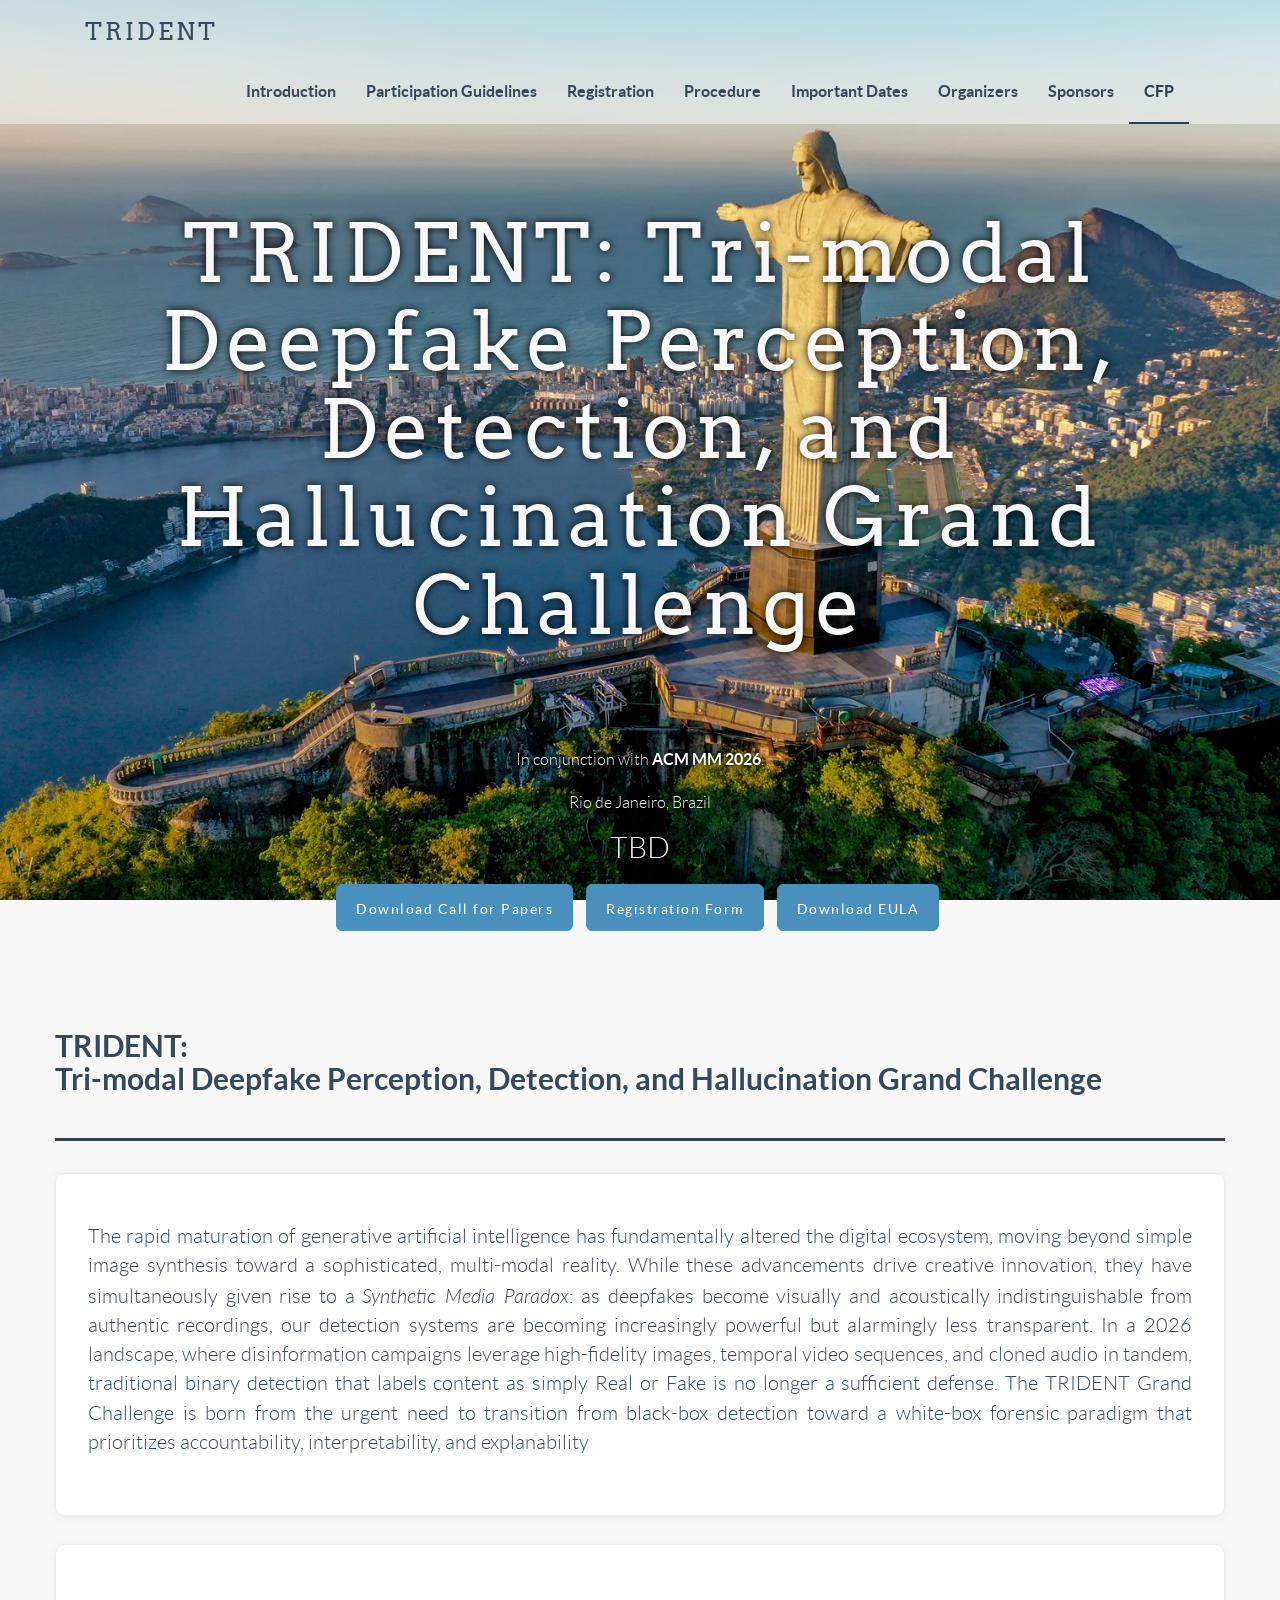
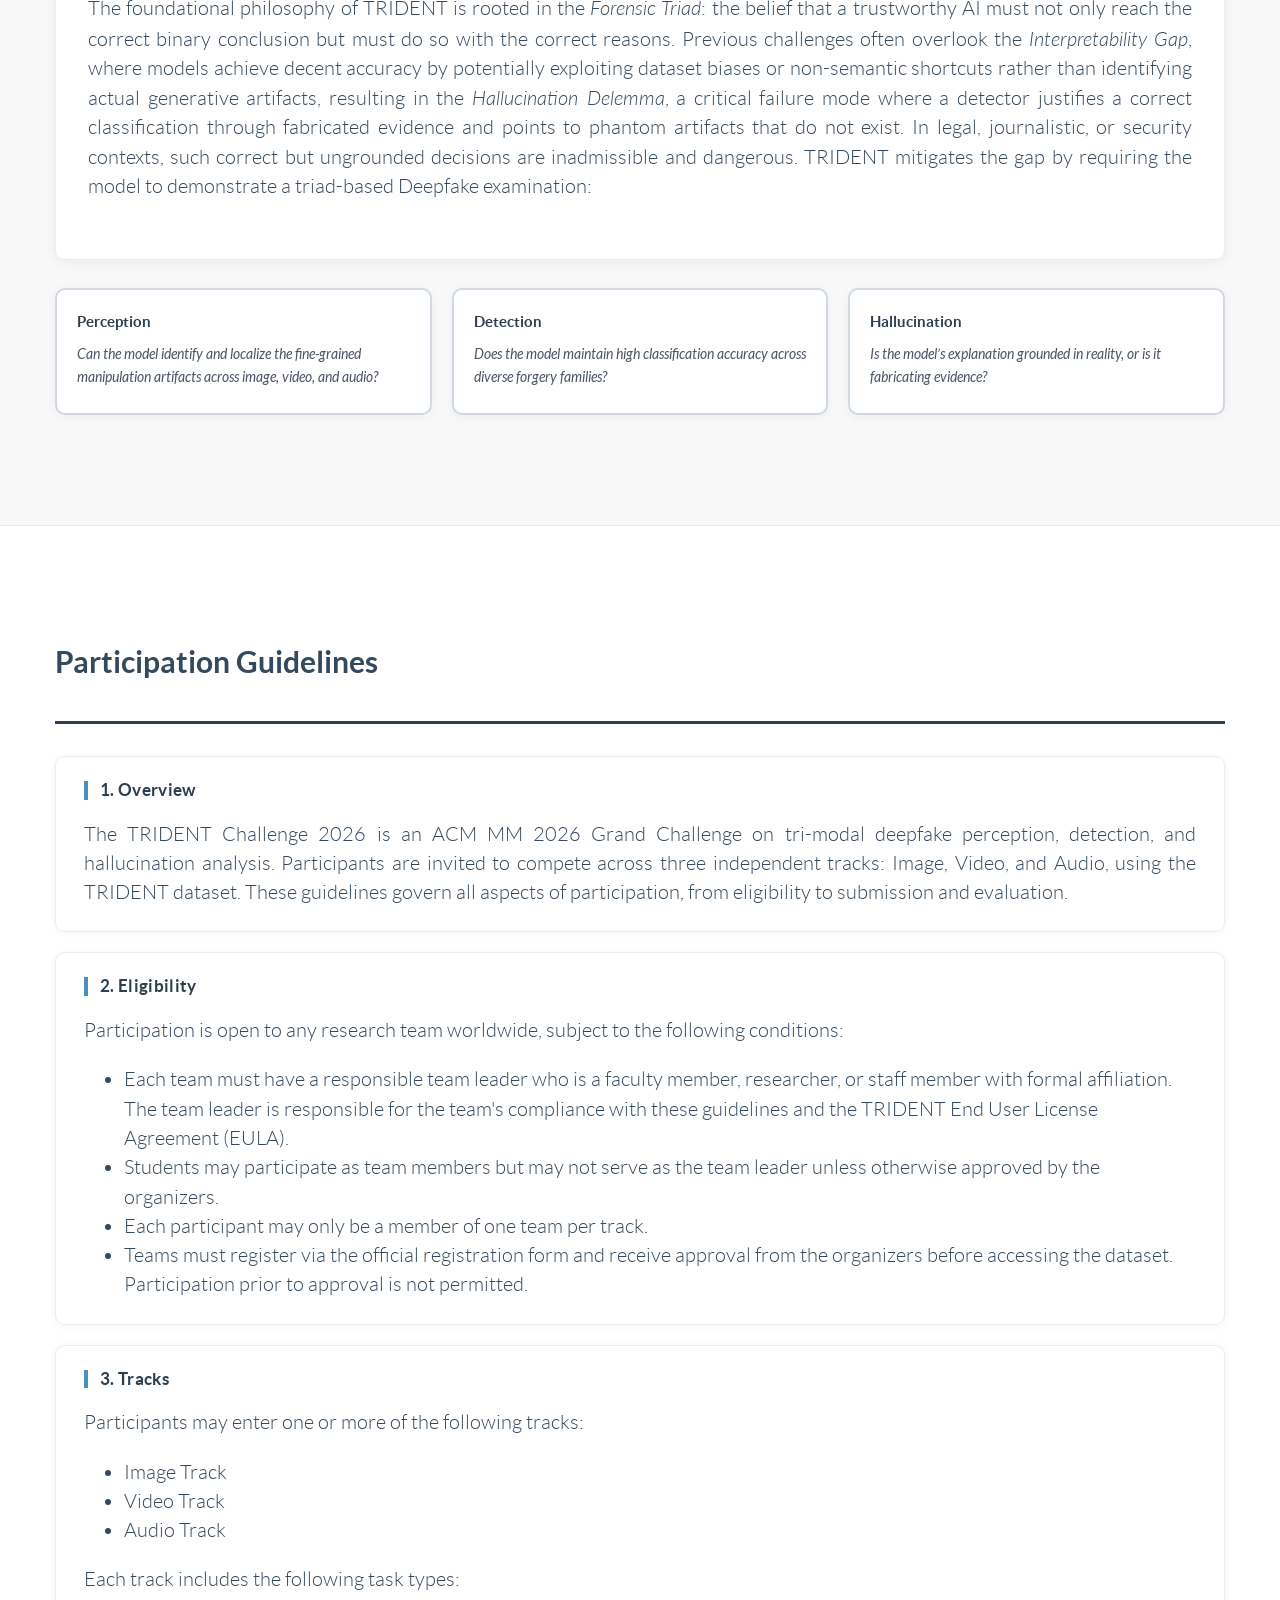
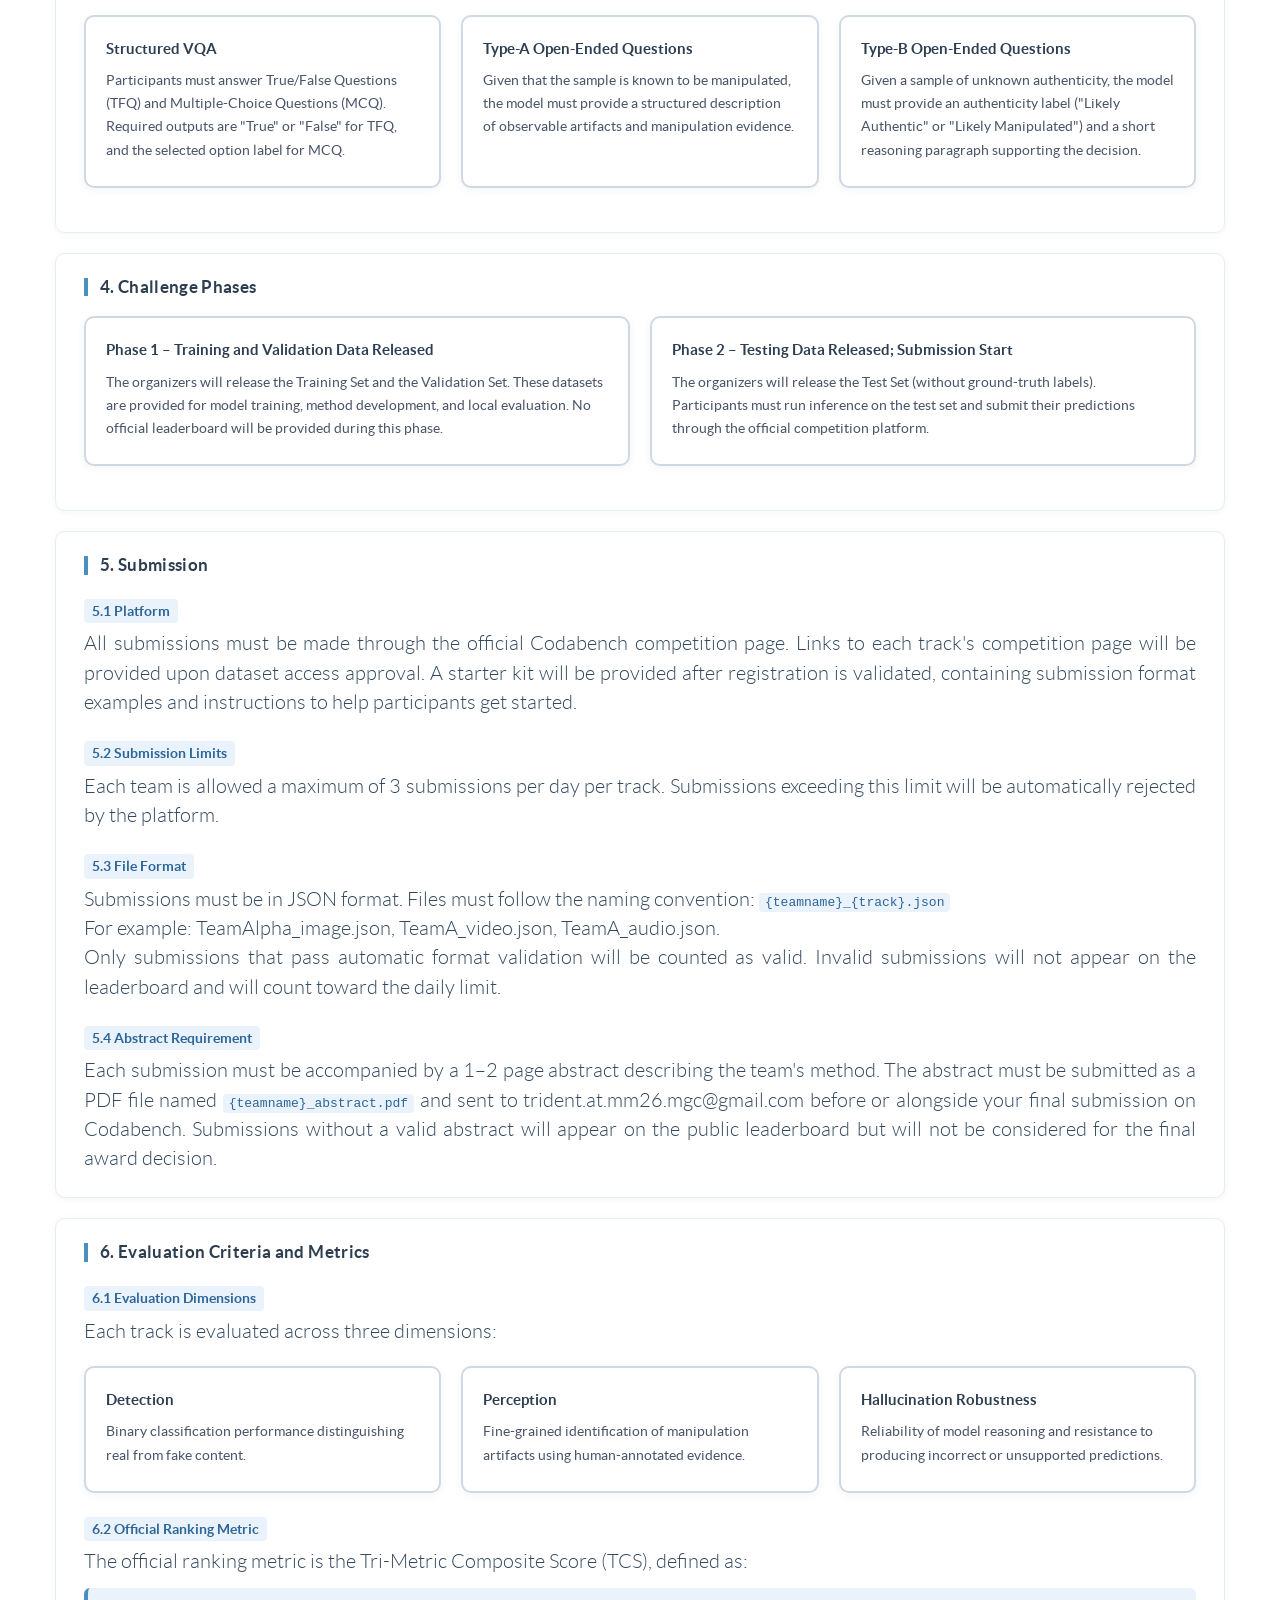
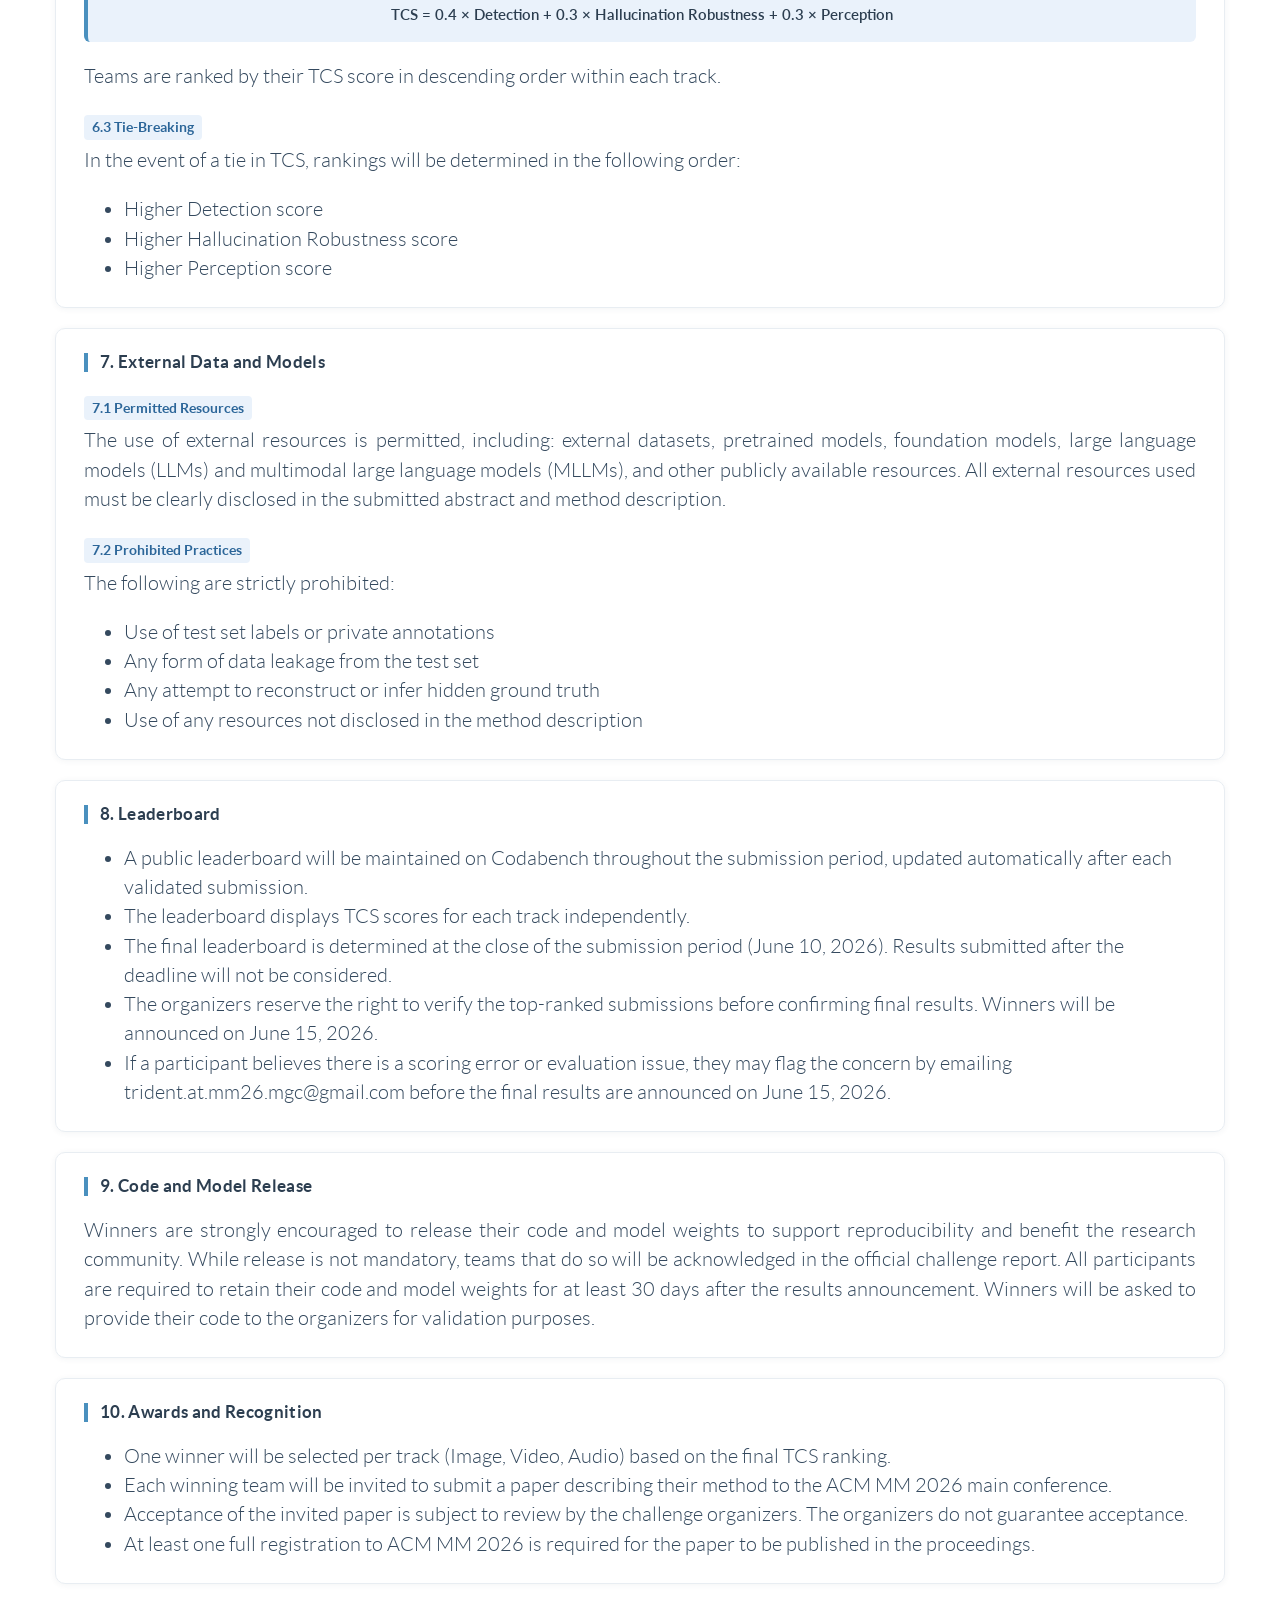
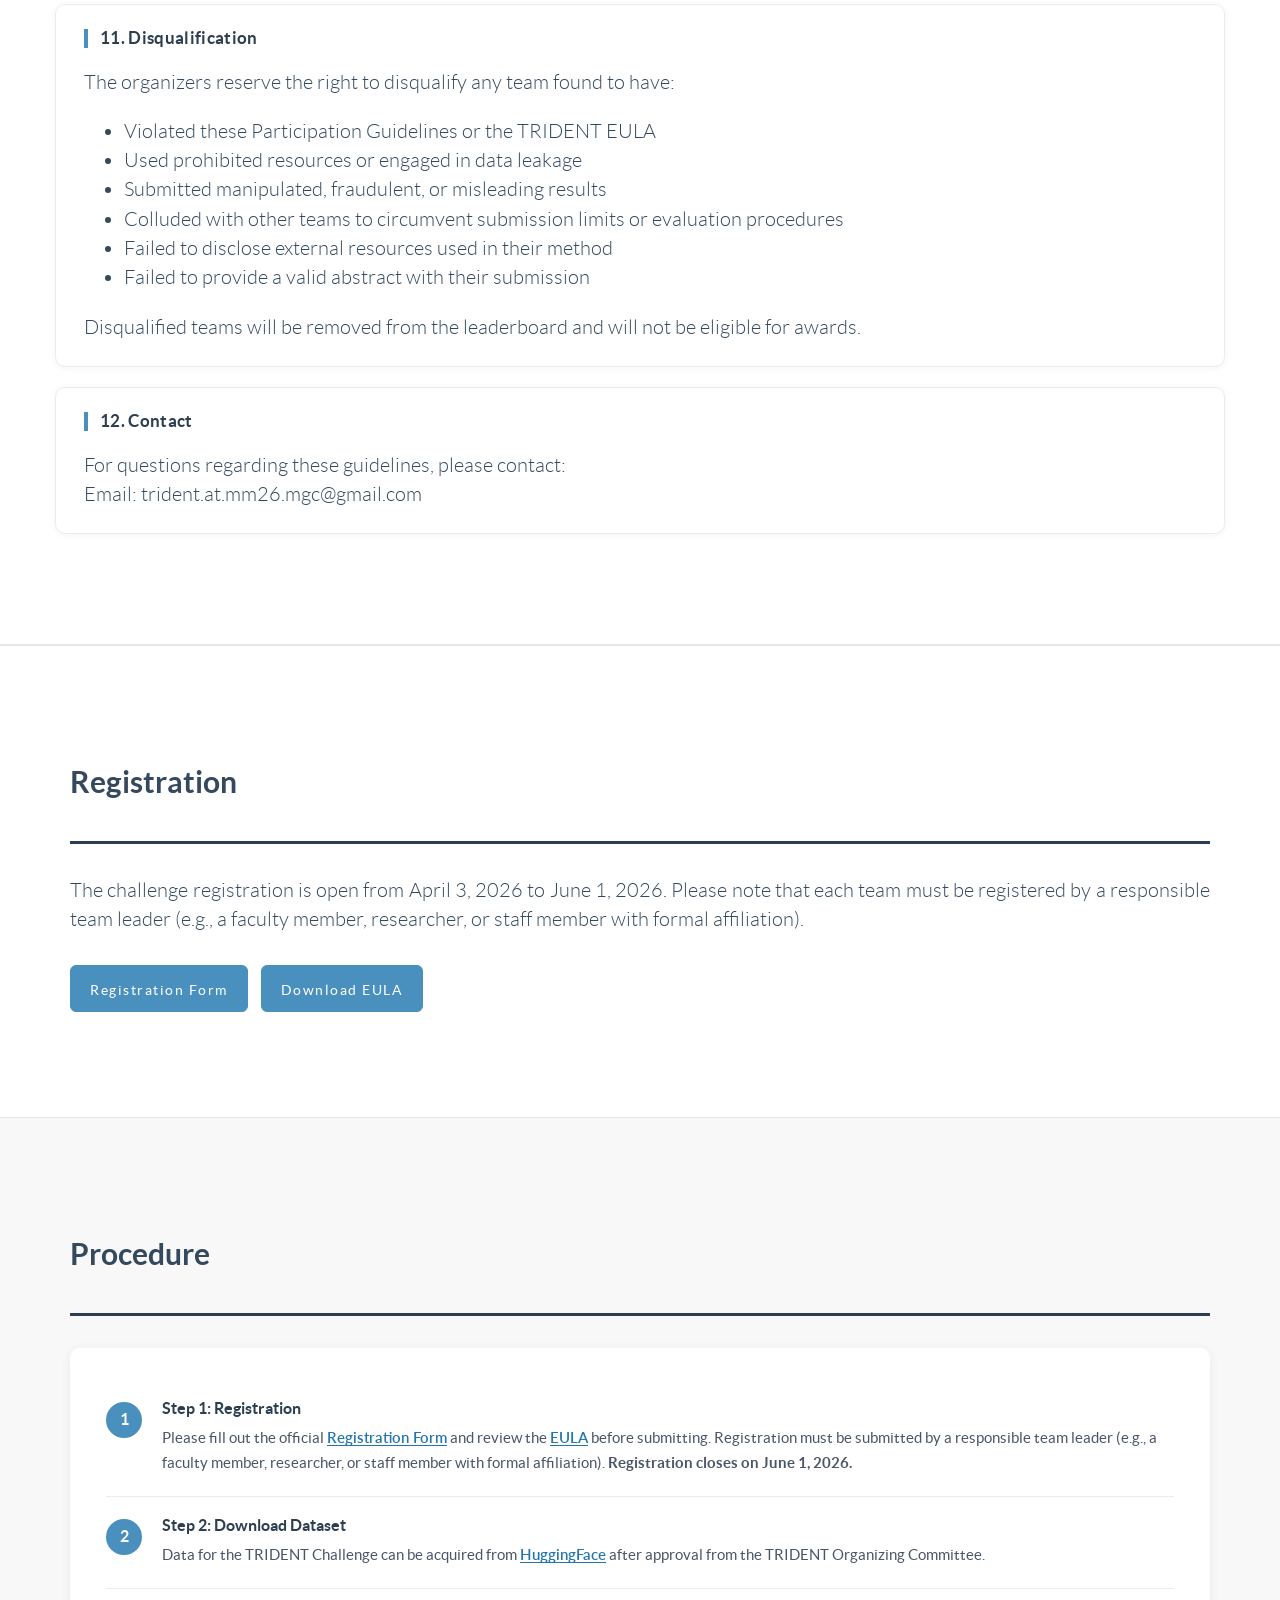
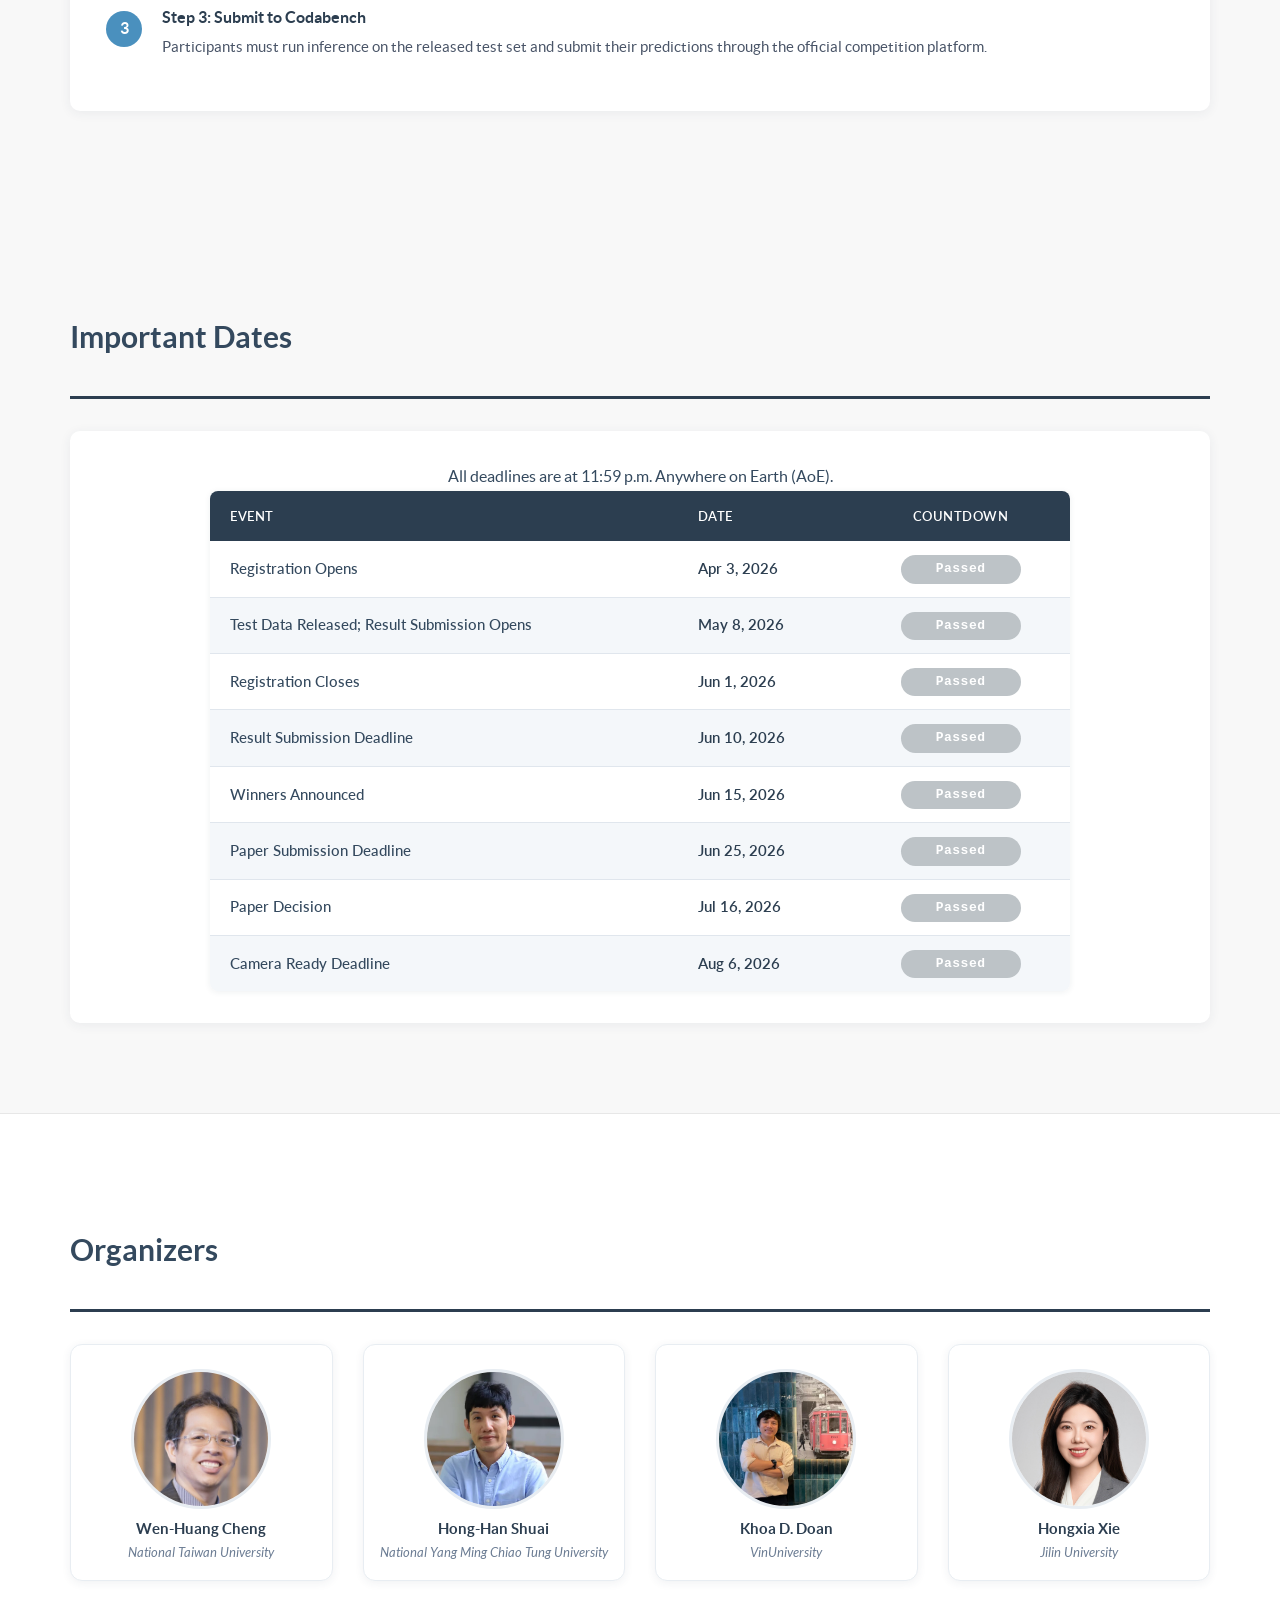
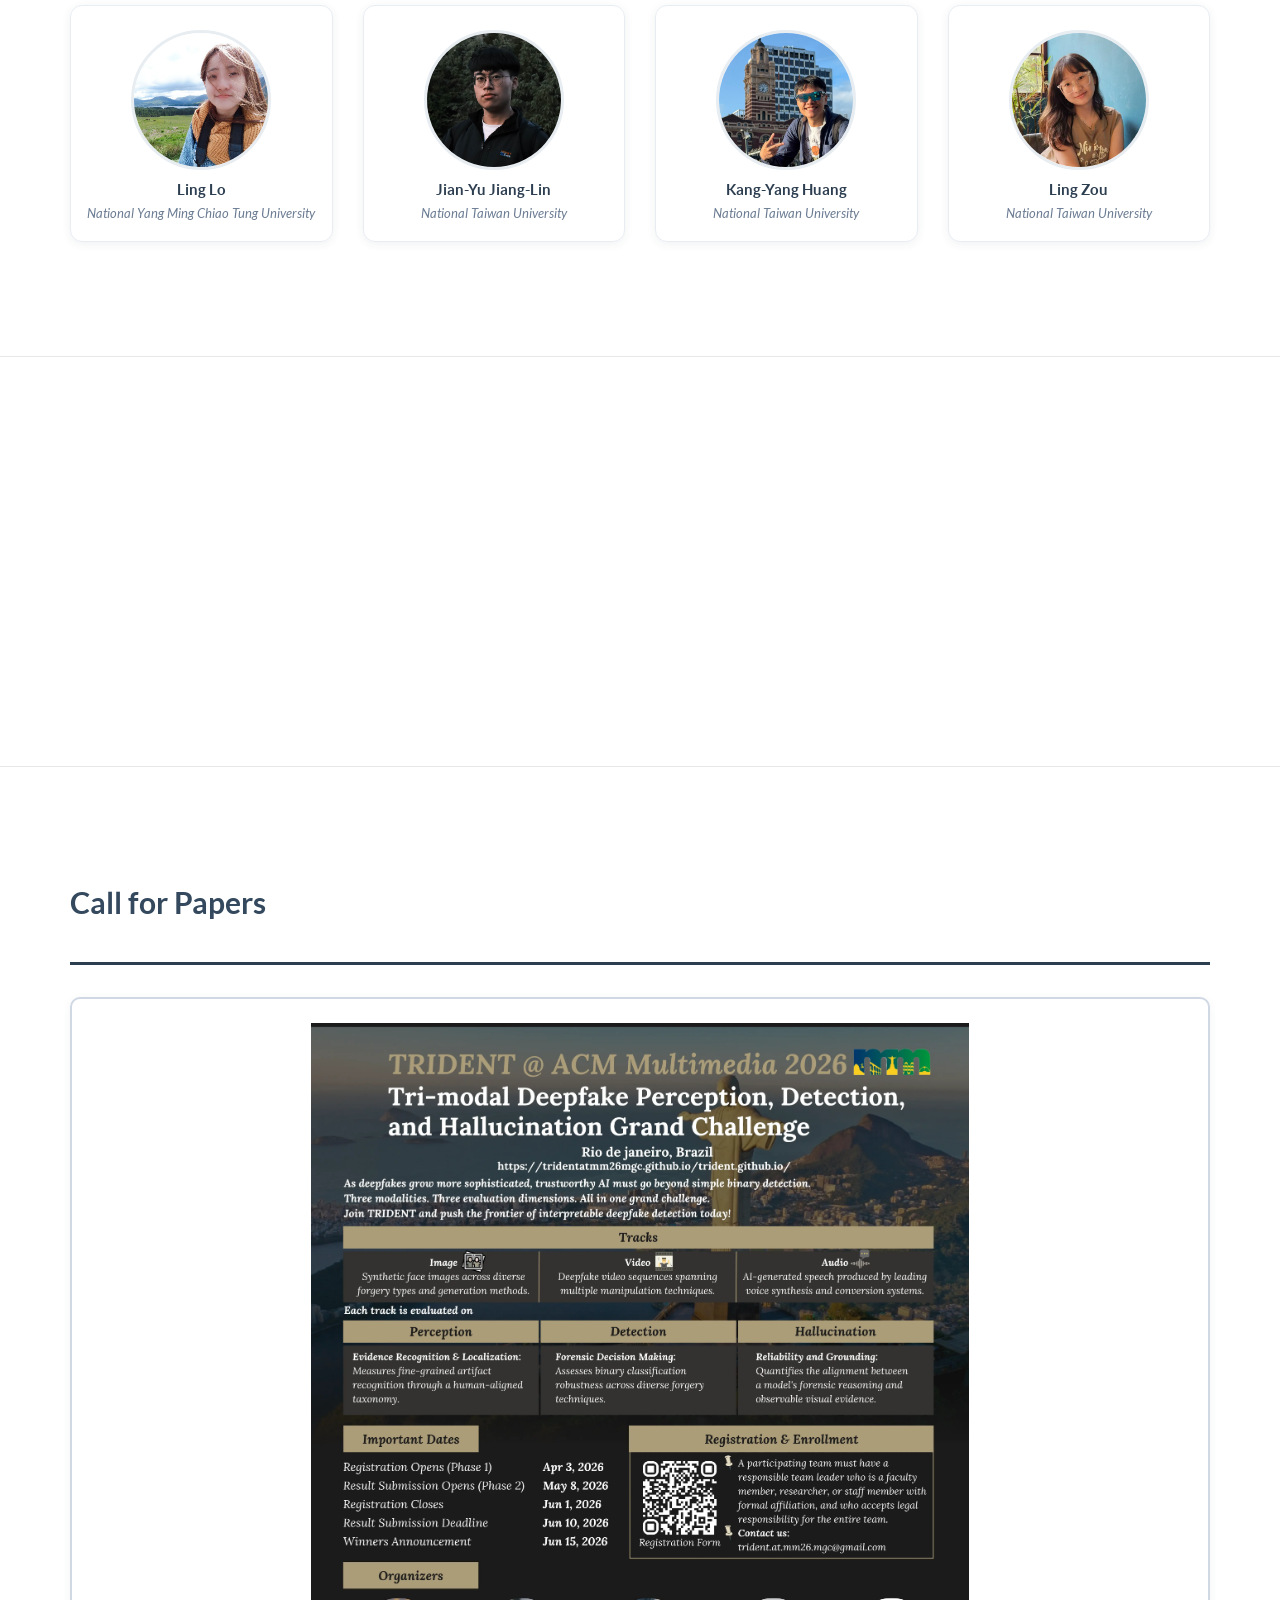
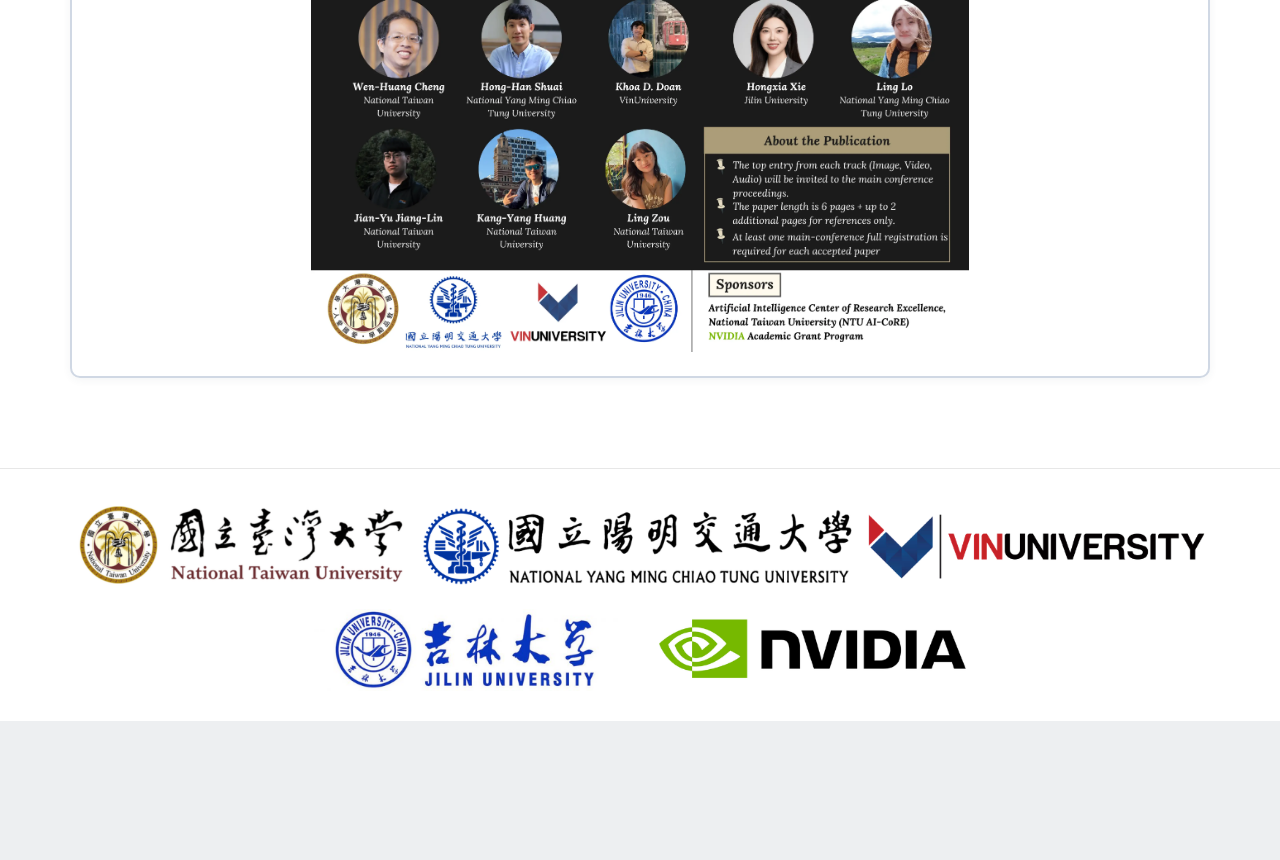
==== index.html @ bd7df764 "Fix button" ====
<!-- FlatFy Theme - Andrea Galanti /-->
<!doctype html>
<!--[if lt IE 7]> <html class="no-js ie6 oldie" lang="en"> <![endif]-->
<!--[if IE 7]>    <html class="no-js ie7 oldie" lang="en"> <![endif]-->
<!--[if IE 8]>    <html class="no-js ie8 oldie" lang="en"> <![endif]-->
<!--[if IE 9]>    <html class="no-js ie9" lang="en"> <![endif]-->
<!--[if gt IE 9]><!--> <html> <!--<![endif]-->
<head>
    <meta charset="utf-8">
    <meta name="viewport" content="width=device-width, user-scalable=no, initial-scale=1.0, minimum-scale=1.0, maximum-scale=1.0">
    <meta name="description" content="TRIDENT: Tri-modal Deepfake Perception, Detection, and Hallucination Grand Challenge">
    <meta name="author" content="">

    <title>TRIDENT@ACM MM 2026</title>

    <!-- Bootstrap core CSS -->
    <link href="css/bootstrap.min.css" rel="stylesheet">
 
    <!-- Custom Google Web Font -->
    <link href="font-awesome/css/font-awesome.min.css" rel="stylesheet">
    <link href='http://fonts.googleapis.com/css?family=Lato:100,300,400,700,900,100italic,300italic,400italic,700italic,900italic' rel='stylesheet' type='text/css'>
	<link href='http://fonts.googleapis.com/css?family=Arvo:400,700' rel='stylesheet' type='text/css'>
	
    <!-- Custom CSS-->
    <link href="css/general.css" rel="stylesheet">
	
	 <!-- Owl-Carousel -->
    <link href="css/custom.css" rel="stylesheet">
	<link href="css/owl.carousel.css" rel="stylesheet">
    <link href="css/owl.theme.css" rel="stylesheet">
	<link href="css/style.css" rel="stylesheet">
	<link href="css/animate.css" rel="stylesheet">
	
	<!-- Magnific Popup core CSS file -->
	<link rel="stylesheet" href="css/magnific-popup.css"> 
	
	<script src="js/modernizr-2.8.3.min.js"></script>  <!-- Modernizr /-->
	<!--[if IE 9]>
		<script src="js/PIE_IE9.js"></script>
	<![endif]-->
	<!--[if lt IE 9]>
		<script src="js/PIE_IE678.js"></script>
	<![endif]-->

	<!--[if lt IE 9]>
		<script src="js/html5shiv.js"></script>
	<![endif]-->

</head>

<body id="home">

	<!-- Preloader -->
	<div id="preloader">
		<div id="status"></div>
	</div>
	
	<!-- FullScreen -->
    <div class="intro-header-2026">
		<div class="col-xs-12 text-center abcen1">
			<h1 class="h1_home wow fadeIn" data-wow-delay="0.4s" style="text-shadow: 0 0 8px #000000;">TRIDENT: Tri-modal Deepfake Perception, Detection, and Hallucination Grand Challenge</h1>
			<h3 class="h3_home wow fadeIn" data-wow-delay="0.6s" style="text-shadow: 0px 0px 4px black, 0 0 25px black"> 
				<br></br>
				<!-- <br></br> -->
				<p>In conjunction with <a style="color:white" href="https://2026.acmmm.org/" target="_blank"><b>ACM MM 2026</b></a>. </p> 
				<p>Rio de Janeiro, Brazil</p> TBD
				<!-- <p>Room: West 223-224</p> -->
			</h3>
			<ul class="list-inline intro-social-buttons" style="margin-top: 20px;">
				<li><a href="CFP.pdf" target="_blank" class="btn btn-lg mybutton_cyano wow fadeIn" data-wow-delay="0.8s"><span class="network-name">Download Call for Papers</span></a></li>
				<li><a href="https://forms.gle/fSStUa853ovsmsRQ9" target="_blank" class="btn btn-lg mybutton_cyano wow fadeIn" data-wow-delay="1.0s"><span class="network-name">Registration Form</span></a></li>
				<li><a href="TRIDENT_EULA_updated.pdf" target="_blank" class="btn btn-lg mybutton_cyano wow fadeIn" data-wow-delay="0.8s"><span class="network-name">Download EULA</span></a></li>
			</ul>
		</div>
    </div>
	
	<!-- NavBar-->
	<nav class="navbar-default" role="navigation">
		<div class="container">
			<div class="navbar-header">
				<button type="button" class="navbar-toggle" data-toggle="collapse" data-target=".navbar-ex1-collapse">
					<span class="sr-only">Toggle navigation</span>
					<span class="icon-bar"></span>
					<span class="icon-bar"></span>
					<span class="icon-bar"></span>
				</button>
				<a class="navbar-brand" href="#home">TRIDENT</a>
			</div>

			<div class="collapse navbar-collapse navbar-right navbar-ex1-collapse">
				<ul class="nav navbar-nav">
					
					<li class="menuItem"><a href="#intro">Introduction</a></li>
					<li class="menuItem"><a href="#guidelines">Participation Guidelines</a></li>
					<li class="menuItem"><a href="#registration">Registration</a></li>
					<li class="menuItem"><a href="#procedure">Procedure</a></li>
					<li class="menuItem"><a href="#dates">Important Dates</a></li>
					<!-- <li class="menuItem"><a href="#invited">Invited Speakers</a></li> -->
					<li class="menuItem"><a href="#organizers">Organizers</a></li>	
					<li class="menuItem"><a href="#sponsors">Sponsors</a></li>
					<li class="menuItem"><a href="#cfp">CFP</a></li>
					<!-- <li class="menuItem"><a href="#old_editions">Old Editions</a></li> -->
					<!-- <li class="menuItem"><a href="#contacts">Contacts</a></li> -->
					
				</ul>
			</div>
		   
		</div>
	</nav> 
	
	<!-- Scope -->
    <div id ="intro" class="content-section-a" style="border-top: 0; padding-top: calc(60px + 2.5em)">

        <div class="container">
			
            <div class="row">
				
                <div class="wow fadeInRightBig" data-animation-delay="200">
                    <div class="section-header section-header-left">
                        <h3 class="section-heading">TRIDENT:<br>Tri-modal Deepfake Perception, Detection, and Hallucination Grand Challenge</h3>
                    </div>
                    <div class="scope-intro">
                        <p class="lead" style="text-align:justify">
						The rapid maturation of generative artificial intelligence has fundamentally altered the digital ecosystem, moving beyond simple image synthesis toward a sophisticated, multi-modal reality. While these advancements drive creative innovation, they have simultaneously given rise to a <i>Synthetic Media Paradox</i>: as deepfakes become visually and acoustically indistinguishable from authentic recordings, our detection systems are becoming increasingly powerful but alarmingly less transparent. In a 2026 landscape, where disinformation campaigns leverage high-fidelity images, temporal video sequences, and cloned audio in tandem, traditional binary detection that labels content as simply Real or Fake is no longer a sufficient defense. The TRIDENT Grand Challenge is born from the urgent need to transition from black-box detection toward a white-box forensic paradigm that prioritizes accountability, interpretability, and explanability
					    </p>
                    </div>
                    <div class="scope-intro">
                        <p class="lead" style="text-align:justify">
						The foundational philosophy of TRIDENT is rooted in the <i>Forensic Triad</i>: the belief that a trustworthy AI must not only reach the correct binary conclusion but must do so with the correct reasons. Previous challenges often overlook the <i>Interpretability Gap</i>, where models achieve decent accuracy by potentially exploiting dataset biases or non-semantic shortcuts rather than identifying actual generative artifacts, resulting in the <i>Hallucination Delemma</i>, a critical  failure mode where a detector justifies a correct classification through fabricated evidence and points to phantom artifacts that do not exist. In legal, journalistic, or security contexts, such correct but ungrounded decisions are inadmissible and dangerous. TRIDENT mitigates the gap by requiring the model to demonstrate a triad-based Deepfake examination:
					    </p>
                    </div>
					<div class="task-card-row">
						<div class="task-card">
							<h5 class="task-card-title">Perception</h5>
							<p class="task-card-body"><em>Can the model identify and localize the fine-grained manipulation artifacts across image, video, and audio?</em></p>
						</div>
						<div class="task-card">
							<h5 class="task-card-title">Detection</h5>
							<p class="task-card-body"><em>Does the model maintain high classification accuracy across diverse forgery families?</em></p>
						</div>
						<div class="task-card">
							<h5 class="task-card-title">Hallucination</h5>
							<p class="task-card-body"><em>Is the model’s explanation grounded in reality, or is it fabricating evidence?</em></p>
						</div>
					</div>
				</div>
			</div>
            </div>
        </div>
        <!-- /.container -->
    </div>

	<!-- Call for Papers -->
    <div id ="guidelines" class="content-section-b">

        <div class="container">
			
            <div class="row">				
                <div class="wow fadeInLeftBig" data-animation-delay="200">
                    <div class="section-header section-header-left">
                        <h3 class="section-heading">Participation Guidelines</h3>
                    </div>
					<div class="guideline-panel">
						<h4 class="section-heading">1. Overview</h4>
						<p class="lead" style="text-align:justify">
							The TRIDENT Challenge 2026 is an ACM MM 2026 Grand Challenge on tri-modal deepfake perception, detection, and hallucination analysis. Participants are invited to compete across three independent tracks: Image, Video, and Audio, using the TRIDENT dataset. These guidelines govern all aspects of participation, from eligibility to submission and evaluation.
						</p>
					</div>

					<div class="guideline-panel">
						<h4 class="section-heading">2. Eligibility</h4>
						<p class="lead" style="text-align:justify">Participation is open to any research team worldwide, subject to the following conditions:</p>
						<ul class="lead">
							<li>Each team must have a responsible team leader who is a faculty member, researcher, or staff member with formal affiliation. The team leader is responsible for the team's compliance with these guidelines and the TRIDENT End User License Agreement (EULA).</li>
							<li>Students may participate as team members but may not serve as the team leader unless otherwise approved by the organizers.</li>
							<li>Each participant may only be a member of one team per track.</li>
							<li>Teams must register via the official registration form and receive approval from the organizers before accessing the dataset. Participation prior to approval is not permitted.</li>
						</ul>
					</div>

					<div class="guideline-panel">
						<h4 class="section-heading">3. Tracks</h4>
						<p class="lead" style="text-align:justify">Participants may enter one or more of the following tracks:</p>
						<ul class="lead">
							<li>Image Track</li>
							<li>Video Track</li>
							<li>Audio Track</li>
						</ul>
						<p class="lead" style="text-align:justify">Each track includes the following task types:</p>
						<div class="task-card-row">
							<div class="task-card">
								<h5 class="task-card-title">Structured VQA</h5>
								<p class="task-card-body">Participants must answer True/False Questions (TFQ) and Multiple-Choice Questions (MCQ). Required outputs are "True" or "False" for TFQ, and the selected option label for MCQ.</p>
							</div>
							<div class="task-card">
								<h5 class="task-card-title">Type-A Open-Ended Questions</h5>
								<p class="task-card-body">Given that the sample is known to be manipulated, the model must provide a structured description of observable artifacts and manipulation evidence.</p>
							</div>
							<div class="task-card">
								<h5 class="task-card-title">Type-B Open-Ended Questions</h5>
								<p class="task-card-body">Given a sample of unknown authenticity, the model must provide an authenticity label ("Likely Authentic" or "Likely Manipulated") and a short reasoning paragraph supporting the decision.</p>
							</div>
						</div>
					</div>

					<div class="guideline-panel">
						<h4 class="section-heading">4. Challenge Phases</h4>
						<div class="task-card-row">
							<div class="task-card">
								<h5 class="task-card-title">Phase 1 &ndash; Training and Validation Data Released</h5>
								<p class="task-card-body">The organizers will release the Training Set and the Validation Set. These datasets are provided for model training, method development, and local evaluation. No official leaderboard will be provided during this phase.</p>
							</div>
							<div class="task-card">
								<h5 class="task-card-title">Phase 2 &ndash; Testing Data Released; Submission Start</h5>
								<p class="task-card-body">The organizers will release the Test Set (without ground-truth labels). Participants must run inference on the test set and submit their predictions through the official competition platform.</p>
							</div>
						</div>
					</div>

					<div class="guideline-panel">
						<h4 class="section-heading">5. Submission</h4>
						<p class="lead" style="text-align:justify"><span class="sub-label">5.1 Platform</span><br>
							All submissions must be made through the official Codabench competition page. Links to each track's competition page will be provided upon dataset access approval. A starter kit will be provided after registration is validated, containing submission format examples and instructions to help participants get started.
						</p>
						<p class="lead" style="text-align:justify"><span class="sub-label">5.2 Submission Limits</span><br>
							Each team is allowed a maximum of 3 submissions per day per track. Submissions exceeding this limit will be automatically rejected by the platform.
						</p>
						<p class="lead" style="text-align:justify"><span class="sub-label">5.3 File Format</span><br>
							Submissions must be in JSON format. Files must follow the naming convention: <code>{teamname}_{track}.json</code><br>
							For example: TeamAlpha_image.json, TeamA_video.json, TeamA_audio.json.<br>
							Only submissions that pass automatic format validation will be counted as valid. Invalid submissions will not appear on the leaderboard and will count toward the daily limit.
						</p>
						<p class="lead" style="text-align:justify"><span class="sub-label">5.4 Abstract Requirement</span><br>
							Each submission must be accompanied by a 1–2 page abstract describing the team's method. The abstract must be submitted as a PDF file named <code>{teamname}_abstract.pdf</code> and sent to <a href="mailto:trident.at.mm26.mgc@gmail.com">trident.at.mm26.mgc@gmail.com</a> before or alongside your final submission on Codabench. Submissions without a valid abstract will appear on the public leaderboard but will not be considered for the final award decision.
						</p>
					</div>

					<div class="guideline-panel">
						<h4 class="section-heading">6. Evaluation Criteria and Metrics</h4>
						<p class="lead" style="text-align:justify"><span class="sub-label">6.1 Evaluation Dimensions</span><br>
							Each track is evaluated across three dimensions:
						</p>
						<div class="task-card-row">
							<div class="task-card">
								<h5 class="task-card-title">Detection</h5>
								<p class="task-card-body">Binary classification performance distinguishing real from fake content.</p>
							</div>
							<div class="task-card">
								<h5 class="task-card-title">Perception</h5>
								<p class="task-card-body">Fine-grained identification of manipulation artifacts using human-annotated evidence.</p>
							</div>
							<div class="task-card">
								<h5 class="task-card-title">Hallucination Robustness</h5>
								<p class="task-card-body">Reliability of model reasoning and resistance to producing incorrect or unsupported predictions.</p>
							</div>
						</div>
						<p class="lead" style="text-align:justify"><span class="sub-label">6.2 Official Ranking Metric</span><br>
							The official ranking metric is the Tri-Metric Composite Score (TCS), defined as:
						</p>
						<div class="formula-box">
							TCS = 0.4 &times; Detection + 0.3 &times; Hallucination Robustness + 0.3 &times; Perception
						</div>
						<p class="lead" style="text-align:justify">
							Teams are ranked by their TCS score in descending order within each track.
						</p>
						<p class="lead" style="text-align:justify"><span class="sub-label">6.3 Tie-Breaking</span><br>
							In the event of a tie in TCS, rankings will be determined in the following order:
						</p>
						<ol class="lead">
							<li>Higher Detection score</li>
							<li>Higher Hallucination Robustness score</li>
							<li>Higher Perception score</li>
						</ol>
					</div>

					<div class="guideline-panel">
						<h4 class="section-heading">7. External Data and Models</h4>
						<p class="lead" style="text-align:justify"><span class="sub-label">7.1 Permitted Resources</span><br>
							The use of external resources is permitted, including: external datasets, pretrained models, foundation models, large language models (LLMs) and multimodal large language models (MLLMs), and other publicly available resources. All external resources used must be clearly disclosed in the submitted abstract and method description.
						</p>
						<p class="lead" style="text-align:justify"><span class="sub-label">7.2 Prohibited Practices</span><br>
							The following are strictly prohibited:
						</p>
						<ul class="lead">
							<li>Use of test set labels or private annotations</li>
							<li>Any form of data leakage from the test set</li>
							<li>Any attempt to reconstruct or infer hidden ground truth</li>
							<li>Use of any resources not disclosed in the method description</li>
						</ul>
					</div>

					<div class="guideline-panel">
						<h4 class="section-heading">8. Leaderboard</h4>
						<ul class="lead">
							<li>A public leaderboard will be maintained on Codabench throughout the submission period, updated automatically after each validated submission.</li>
							<li>The leaderboard displays TCS scores for each track independently.</li>
							<li>The final leaderboard is determined at the close of the submission period (June 10, 2026). Results submitted after the deadline will not be considered.</li>
							<li>The organizers reserve the right to verify the top-ranked submissions before confirming final results. Winners will be announced on June 15, 2026.</li>
							<li>If a participant believes there is a scoring error or evaluation issue, they may flag the concern by emailing <a href="mailto:trident.at.mm26.mgc@gmail.com">trident.at.mm26.mgc@gmail.com</a> before the final results are announced on June 15, 2026.</li>
						</ul>
					</div>

					<div class="guideline-panel">
						<h4 class="section-heading">9. Code and Model Release</h4>
						<p class="lead" style="text-align:justify">
							Winners are strongly encouraged to release their code and model weights to support reproducibility and benefit the research community. While release is not mandatory, teams that do so will be acknowledged in the official challenge report. All participants are required to retain their code and model weights for at least 30 days after the results announcement. Winners will be asked to provide their code to the organizers for validation purposes.
						</p>
					</div>

					<div class="guideline-panel">
						<h4 class="section-heading">10. Awards and Recognition</h4>
						<ul class="lead">
							<li>One winner will be selected per track (Image, Video, Audio) based on the final TCS ranking.</li>
							<li>Each winning team will be invited to submit a paper describing their method to the ACM MM 2026 main conference.</li>
							<li>Acceptance of the invited paper is subject to review by the challenge organizers. The organizers do not guarantee acceptance.</li>
							<li>At least one full registration to ACM MM 2026 is required for the paper to be published in the proceedings.</li>
						</ul>
					</div>

					<div class="guideline-panel">
						<h4 class="section-heading">11. Disqualification</h4>
						<p class="lead" style="text-align:justify">The organizers reserve the right to disqualify any team found to have:</p>
						<ul class="lead">
							<li>Violated these Participation Guidelines or the TRIDENT EULA</li>
							<li>Used prohibited resources or engaged in data leakage</li>
							<li>Submitted manipulated, fraudulent, or misleading results</li>
							<li>Colluded with other teams to circumvent submission limits or evaluation procedures</li>
							<li>Failed to disclose external resources used in their method</li>
							<li>Failed to provide a valid abstract with their submission</li>
						</ul>
						<p class="lead" style="text-align:justify">Disqualified teams will be removed from the leaderboard and will not be eligible for awards.</p>
					</div>

					<div class="guideline-panel">
						<h4 class="section-heading">12. Contact</h4>
						<p class="lead" style="text-align:justify">
							For questions regarding these guidelines, please contact:<br>
							Email: <a href="mailto:trident.at.mm26.mgc@gmail.com">trident.at.mm26.mgc@gmail.com</a>
						</p>
					</div>
					
				</div>  
            </div>
        </div>
        <!-- /.container -->
    </div>

	<!-- Registration -->
	<div id="registration" class="content-section-b">
		<div class="container">
			<div class="section-header section-header-left">
				<h3 class="section-heading">Registration</h3>
			</div>
			<p class="lead" style="text-align:justify">
				The challenge registration is open from April 3, 2026 to June 1, 2026. Please note that each team must be registered by a responsible team leader (e.g., a faculty member, researcher, or staff member with formal affiliation).
			</p>
			<ul class="list-inline" style="margin-top: 24px;">
				<li><a href="https://forms.gle/fSStUa853ovsmsRQ9" target="_blank" class="btn btn-lg mybutton_cyano wow fadeIn" data-wow-delay="1.0s"><span class="network-name">Registration Form</span></a></li>
				<li><a href="TRIDENT_EULA_updated.pdf" target="_blank" class="btn btn-lg mybutton_cyano wow fadeIn" data-wow-delay="0.8s"><span class="network-name">Download EULA</span></a></li>
			</ul>
		</div>
	</div>



	<!-- Procedure -->
	<div id="procedure" class="content-section-a">
		<div class="container">
			<div class="section-header section-header-left">
				<h3 class="section-heading">Procedure</h3>
			</div>
			<div class="content-block">
				<div class="procedure-step">
					<div class="procedure-step-icon">1</div>
					<div class="procedure-step-body">
						<h5 class="procedure-step-title">Step 1: Registration</h5>
						<p class="procedure-step-desc">
							Please fill out the official <a href="https://forms.gle/fSStUa853ovsmsRQ9" target="_blank">Registration Form</a> and review the <a href="TRIDENT_EULA_updated.pdf" target="_blank">EULA</a> before submitting. Registration must be submitted by a responsible team leader (e.g., a faculty member, researcher, or staff member with formal affiliation). <strong>Registration closes on June 1, 2026.</strong>
						</p>
					</div>
				</div>
				<div class="procedure-divider"></div>
				<div class="procedure-step">
					<div class="procedure-step-icon">2</div>
					<div class="procedure-step-body">
						<h5 class="procedure-step-title">Step 2: Download Dataset</h5>
						<p class="procedure-step-desc">
							Data for the TRIDENT Challenge can be acquired from <a href="https://huggingface.co/datasets/j1anglin/trident" target="_blank">HuggingFace</a> after approval from the TRIDENT Organizing Committee.
						</p>
					</div>
				</div>
				<div class="procedure-divider"></div>
				<div class="procedure-step">
					<div class="procedure-step-icon">3</div>
					<div class="procedure-step-body">
						<h5 class="procedure-step-title">Step 3: Submit to Codabench</h5>
						<p class="procedure-step-desc">
							Participants must run inference on the released test set and submit their predictions through the official competition platform.
						</p>
					</div>
				</div>
			</div>
		</div>
	</div>

	<!-- Important Dates -->
    <div id ="dates" class="content-section-a">

        <div class="container">
            <div class="section-header section-header-left">
                <h3 class="section-heading">Important Dates</h3>
            </div>

            <div class="content-block slide-in-bottom">
                <p style="text-align: center; margin-bottom: var(--spacing-md);">
                    All deadlines are at 11:59 p.m. <a href="https://www.timeanddate.com/time/zones/aoe" target="_blank">Anywhere on Earth (AoE)</a>.
                </p>

                <div class="table-responsive">
                    <table class="dates-table">
                        <thead>
                            <tr>
                                <th>Event</th>
                                <th>Date</th>
                                <th>Countdown</th>
                            </tr>
                        </thead>
                        <tbody>
                            <tr>
                                <th scope="row">Registration Opens</th>
                                <td>Apr 3, 2026</td>
                                <td><span class="countdown" data-deadline="2026-04-04T11:59:00Z"></span></td>
                            </tr>
                            <tr>
                                <th scope="row">Test Data Released; Result Submission Opens</th>
                                <td>May 8, 2026</td>
                                <td><span class="countdown" data-deadline="2026-05-09T11:59:00Z"></span></td>
                            </tr>
                            <tr>
                                <th scope="row">Registration Closes</th>
                                <td>Jun 1, 2026</td>
                                <td><span class="countdown" data-deadline="2026-06-02T11:59:00Z"></span></td>
                            </tr>
                            <tr>
                                <th scope="row">Result Submission Deadline</th>
                                <td>Jun 10, 2026</td>
                                <td><span class="countdown" data-deadline="2026-06-11T11:59:00Z"></span></td>
                            </tr>
                            <tr>
                                <th scope="row">Winners Announced</th>
                                <td>Jun 15, 2026</td>
                                <td><span class="countdown" data-deadline="2026-06-16T11:59:00Z"></span></td>
                            </tr>
                            <tr>
                                <th scope="row">Paper Submission Deadline</th>
                                <td>Jun 25, 2026</td>
                                <td><span class="countdown" data-deadline="2026-06-26T11:59:00Z"></span></td>
                            </tr>
                            <tr>
                                <th scope="row">Paper Decision</th>
                                <td>Jul 16, 2026</td>
                                <td><span class="countdown" data-deadline="2026-07-17T11:59:00Z"></span></td>
                            </tr>
                            <tr>
                                <th scope="row">Camera Ready Deadline</th>
                                <td>Aug 6, 2026</td>
                                <td><span class="countdown" data-deadline="2026-08-07T11:59:00Z"></span></td>
                            </tr>
                        </tbody>
                    </table>
                </div>
            </div>
        </div>
    </div>

	
	<!-- Organizers -->
    <div id="organizers" class="content-section-b"> 
		
		<div class="container">
			<div class="section-header section-header-left">
				<h3 class="section-heading">Organizers</h3>
			</div>
			<div class="row">
				<div class="col-sm-3 wow fadeInRightBig" data-animation-delay="0">
					<div class="organizer-card">
						<img class="img-responsive" src="img/organizer/whc.jpg" alt="Wen-Huang Cheng">
						<h4>Wen-Huang Cheng</h4>
						<h5>National Taiwan University</h5>
					</div>
				</div>
				<div class="col-sm-3 wow fadeInRightBig" data-animation-delay="100">
					<div class="organizer-card">
						<img class="img-responsive" src="img/organizer/hhshuai.jpg" alt="Hong-Han Shuai">
						<h4>Hong-Han Shuai</h4>
						<h5>National Yang Ming Chiao Tung University</h5>
					</div>
				</div>
				<div class="col-sm-3 wow fadeInRightBig" data-animation-delay="200">
					<div class="organizer-card">
						<img class="img-responsive" src="img/organizer/khoa.jpg" alt="Khoa D. Doan">
						<h4>Khoa D. Doan</h4>
						<h5>VinUniversity</h5>
					</div>
				</div>
				<div class="col-sm-3 wow fadeInRightBig" data-animation-delay="300">
					<div class="organizer-card">
						<img class="img-responsive" src="img/organizer/hxx.jpg" alt="Hongxia Xie">
						<h4>Hongxia Xie</h4>
						<h5>Jilin University</h5>
					</div>
				</div>
			</div>
			<div class="row">
				<div class="col-sm-3 wow fadeInRightBig" data-animation-delay="0">
					<div class="organizer-card">
						<img class="img-responsive" src="img/organizer/Lynn.jpg" alt="Ling Lo">
						<h4>Ling Lo</h4>
						<h5>National Yang Ming Chiao Tung University</h5>
					</div>
				</div>
				<div class="col-sm-3 wow fadeInRightBig" data-animation-delay="100">
					<div class="organizer-card">
						<img class="img-responsive" src="img/organizer/jy.jpg" alt="Jian-Yu Jiang-Lin">
						<h4>Jian-Yu Jiang-Lin</h4>
						<h5>National Taiwan University</h5>
					</div>
				</div>
				<div class="col-sm-3 wow fadeInRightBig" data-animation-delay="200">
					<div class="organizer-card">
						<img class="img-responsive" src="img/organizer/ky.jpg" alt="Kang-Yang Huang">
						<h4>Kang-Yang Huang</h4>
						<h5>National Taiwan University</h5>
					</div>
				</div>
				<div class="col-sm-3 wow fadeInRightBig" data-animation-delay="300">
					<div class="organizer-card">
						<img class="img-responsive" src="img/organizer/Ling.jpg" alt="Ling Zou">
						<h4>Ling Zou</h4>
						<h5>National Taiwan University</h5>
					</div>
				</div>
			</div>
		</div>
    </div>

	<!-- Program Committee -->
    <div id ="sponsors" class="content-section-b" style="border-top: 0">
        <div class="container">			
            <div class="row">				
                <div class="wow fadeInLeftBig" data-animation-delay="200">
                    <div class="section-header section-header-left">
                        <h3 class="section-heading">Sponsors</h3>
                    </div>
					<ul class="lead">
						<li>Artificial Intelligence Center of Research Excellence, National Taiwan University (NTU AI-CoRE)</li>
						<li><span style="color:#76B900">NVIDIA</span> Academic Grant Program</li>
					</ul>
				</div>   
            </div>
        </div>
        <!-- /.container -->
    </div>

	<!-- Call for Papers -->
	<div id ="cfp" class="content-section-b" style="border-top: 0">
		<div class="container">
			<div class="wow fadeInLeftBig" data-animation-delay="200">
				<div class="section-header section-header-left">
                        <h3 class="section-heading">Call for Papers</h3>
                    </div>
				<div class="task-card" style="margin-top: 2em; text-align: center;">
					<img src="img/CFP.webp" alt="Call for Papers" loading="lazy" style="max-width: 60%; height: auto;">
				</div>
			</div>
		</div>
	</div>

    <div style="background:#ffffff; padding: 30px 0; text-align:center;">
        <div class="container">
            <img src="img/logo.png" alt="Participant Logos" style="max-width:100%; height:auto;">
        </div>
    </div>

    <footer>
		<div class="container">
			<div class="row">
                <div class="wow fadeInLeftBig" data-animation-delay="200">
                    <p class="lead" style="text-align:center;color:white">
						<span style="color:#aaaaaa">&copy; Copyright TRIDENT Challenge 2026. All Rights Reserved</span><br>
						<span style="color:#aaaaaa">ACM Multimedia 2026 Grand Challenge &nbsp;|&nbsp; Rio de Janeiro, Brazil</span><br>
						<span style="color:#aaaaaa">Email: <a href="mailto:trident.at.mm26.mgc@gmail.com" style="color:#565656">trident.at.mm26.mgc@gmail.com</a></span>
					</p>
				</div>
            </div>
		</div>
	</footer>

    <!-- JavaScript -->
    <script src="js/jquery-1.10.2.js"></script>
    <script src="js/bootstrap.js"></script>
	<script src="js/owl.carousel.js"></script>
	<script src="js/script.js"></script>
	<!-- StikyMenu -->
	<script src="js/stickUp.min.js"></script>
	<script type="text/javascript">
	  jQuery(function($) {
		$(document).ready( function() {
		  $('.navbar-default').stickUp();
		  
		});
	  });
	
	</script>
	<!-- Smoothscroll -->
	<script type="text/javascript" src="js/jquery.corner.js"></script> 
	<script src="js/wow.min.js"></script>
	<script>
	 new WOW().init();
	</script>
	<script src="js/classie.js"></script>
	<script src="js/uiMorphingButton_inflow.js"></script>
	<!-- Magnific Popup core JS file -->
	<script src="js/jquery.magnific-popup.js"></script>
	<!-- Countdown timers -->
	<script>
	(function() {
		function updateCountdowns() {
			var spans = document.querySelectorAll('.countdown[data-deadline]');
			var now = Date.now();
			spans.forEach(function(el) {
				var deadline = new Date(el.getAttribute('data-deadline')).getTime();
				var diff = deadline - now;
				if (diff <= 0) {
					el.textContent = 'Passed';
					el.classList.add('countdown-passed');
					return;
				}
				var d = Math.floor(diff / 86400000);
				var h = Math.floor((diff % 86400000) / 3600000);
				var m = Math.floor((diff % 3600000) / 60000);
				var s = Math.floor((diff % 60000) / 1000);
				el.textContent = d + 'd ' + h + 'h ' + m + 'm ' + s + 's';
			});
		}
		updateCountdowns();
		setInterval(updateCountdowns, 1000);
	})();
	</script>
</body>

</html>
---- css/general.css ----
/*
Theme: Flatfy Theme
Author: Andrea Galanti
Bootstrap Version 
Build: 1.0
http://www.andreagalanti.it
*/

/*General */

body, html {
	height: 100%;
	width: 100%;
	overflow-x:hidden;
}

::-moz-selection{background:#1abc9c;color:white}

::selection{background:#1abc9c;color:white}

.abcen{position: absolute;bottom: 8%;}

.abcen1{position: absolute;top: 20%;}

.content-section-c {
	border-top: 1px solid #32465A;
	border-bottom: 1px solid #32465A;
	background-color: #34495e;
	padding: 90px 0;
}

.descp{
	margin: 0;
	padding: 0;
	line-height: 40px !important;
}

.glyphicon {
	margin-right: 10px;
}

.lead2 {
margin-bottom: 30px;
margin-top: 20px;
font-size: 18px;
line-height: 1.46428571;
font-weight: 300;
}

.lead3 {
margin-bottom: 0px;
margin-top: 0px;
font-size: 16px;
color: #8D8D8D;
line-height: 1.46428571;
font-weight: 300;
}

.float {
-webkit-animation-name: floatingx;
-webkit-animation-duration: 4s;
-webkit-animation-iteration-count: infinite;
-webkit-animation-timing-function: ease-in-out;
-moz-animation-name: floating;
-moz-animation-duration: 4s;
-moz-animation-iteration-count: infinite;
-moz-animation-timing-function: ease-in-out;
}

.phone-image {
max-width: 250px;
margin: auto;
}

.h1_home{
	font-size: 80px;
	font-family: arvo;
	font-weight: 300;
	letter-spacing: 6px;
}

.h3_home{font-weight: 300;}

/*own carousel */

#owl-demo .item{
  margin: 3px;
}
#owl-demo .item img{
  display: block;
  width: 100%;
  height: auto;
}

#owl-demo-1 .item{
  margin: 3px;
}
#owl-demo-1 .item img{
  display: block;
  width: 100%;
  height: auto;
}

/*magnific */
.mfp-bg {
background: #000000 !important;
opacity: 0.95 !important;
filter: alpha(opacity=95) !important;
}

.item .img-responsive {cursor:url(../img/cross.png),auto;}

/* Preloader */
#preloader {
	position: fixed;
	top:0;
	left:0;
	right:0;
	bottom:0;
	background-color:#fff; /* change if the mask should have another color then white */
	z-index:99; /* makes sure it stays on top */
}

#status {
	width:200px;
	height:200px;
	position:absolute;
	left:50%; /* centers the loading animation horizontally one the screen */
	top:50%; /* centers the loading animation vertically one the screen */
	background-image:url(../img/status.gif); /* path to your loading animation */
	background-repeat:no-repeat;
	background-position:center;
	margin:-100px 0 0 -100px; /* is width and height divided by two */
}


/* Button */ 
.mybutton_standard {
	border: 1px solid #fff;
	color: #fff;
}

.mybutton_cyano{
	border: 1px solid #4A90BE;
	color: #fff;
	background-color:#4A90BE;
}

.mybutton_cyano:hover{
	border: 1px solid #4A90BE;
	color: #4A90BE !important;
	background: rgba(204, 204, 204, 0);
}

.button_down img {
width: 50px;
	
}
.btn-primary {
	border-color: rgba(52, 73, 94, 0);
}

.tworow{margin-top: 90px;}

.social {
	font-size: 30px;
	text-decoration: none;
	list-style-type: none;
	color: #1abc9c; 
}

.social > a:hover {
	color: #1abc9c; 
}

.box-icon {
	height: 150px;
	width: 150px;
	-moz-border-radius: 35px;
	border-radius: 100%;
	padding: 47px 10px;
	background-color: #f0f1ec;
	color: #034b81;
	text-align: center;
	-webkit-transition: all 0.3s;
	-moz-transition: all 0.3s;
	transition: all 0.3s;
	margin-right: 15px;
}

.box-icon:hover {
	background-color: #1abc9c;
	color: #fff;
}

.owl-theme .owl-controls .owl-page span {
background: #1abc9c !important;
}

/* Nav */
.navbar {
	position: relative;
	min-height: 60px;
	margin-bottom: 0; 
	width: 100%;
	z-index: 999;
	border-radius: 0; 
}

.navbar-default {
	position: relative;
	min-height: 60px;
	width: 100%;
	z-index: 999;
	
}

.navbar-default .navbar-nav>li>a {
color: #2c3e50;
}

.navbar-default .navbar-nav>li>a:hover,
.navbar-default .navbar-nav>li>a:focus {
color: #4a90be;
background-color: transparent;
}

.navbar-default .navbar-nav>li.active>a,
.navbar-default .navbar-nav>li.active>a:hover,
.navbar-default .navbar-nav>li.active>a:focus {
color: #2c3e50;
background-color: transparent;
border-bottom: 2px solid #2c3e50;
}

.navbar-default .navbar-brand {
color: #ffffff;
}
.navbar-default .navbar-brand:hover {
color: #ECEBEB;
}

.navbar-brand {
	font-family: arvo;
	letter-spacing: 3px;
	font-weight: 400 !important;
}

.lead {
	font-size: 16px;
	font-weight: 400;
}

.intro-header-2026 {
	height: 100%; /* Full PAge */
	padding-top: 50px; /* If you're making other pages, make sure there is 50px of padding to make sure the navbar doesn't overlap content! */
	padding-bottom: 50px;
	color: #f8f8f8;
	background: url(../img/intro/rio.jpg) no-repeat center center;
	background-size: cover;
	text-align: center;
}

.intro-message {
	position: relative;
	padding-top: 12%;
	padding-bottom: 20%;
}

.list-inline {
	margin-top: 30px;
}
.intro-message > h1 {
	margin: 0;
	font-size: 5em;
	font-family: "Lato", "Helvetica Neue", Helvetica, Arial, sans-serif;
	font-weight: 400;
	letter-spacing: 3px;
}

.intro-divider {
	width: 400px;
	border-top: 1px solid #f8f8f8;
	border-bottom: 1px solid rgba(0, 0, 0, 0.2);
}

.intro-message > h3 {
	margin: 0;
	font-size: 2.8em;
	font-family: "Lato", "Helvetica Neue", Helvetica, Arial, sans-serif;
	font-weight: 300;
	letter-spacing: 0px;
	margin-top: 10px;
}


.network-name {
	font-size: 14px;
	font-weight: 400;
	letter-spacing: 1.5px;
}

.content-section-a {
	background-color: #f8f8f8;
	padding: 90px 0; 
}

.content-section-b {
	border-top: 1px solid #e7e7e7;
	border-bottom: 1px solid #e7e7e7;
	padding: 90px 0; 
}

.section-heading {
	margin-bottom: 30px;
}

.section-heading-spacer {
	border-top: 3px solid #e7e7e7;
	width: 200px;
	float: left;
}

.banner {
	padding: 100px 0;
	color: #f8f8f8;
	background: url(../img/intro/banner-bg.jpg) no-repeat center center;
	background-size: cover;
}

/* Animate */
.rotate{
    -webkit-transition-duration: 0.8s;
    -moz-transition-duration: 0.8s;
    -o-transition-duration: 0.8s;
    transition-duration: 0.8s;
     
    -webkit-transition-property: -webkit-transform;
    -moz-transition-property: -moz-transform;
    -o-transition-property: -o-transform;
    transition-property: transform;
     
    overflow:hidden;
 
    }  
 
.rotate:hover  
{
    -webkit-transform:rotate(360deg);
    -moz-transform:rotate(360deg);
    -o-transform:rotate(360deg);
}  



/* Style for form modal */
.content-style-form {
	position: relative;
	text-align: left;
}

.content-style-form h2 {
	margin: 0;
	padding: 0.4em 0 0.3em;
	text-align: center;
	font-weight: 300;
	font-size: 3.5em;
}

.content-style-form form {
	padding: 10px 30px;
}

.content-style-form form p {
	margin: 0 0 5px 0;
	font-size: 0.7em;
}

.content-style-form label {
	display: block;
	padding: 10px 0 0;
	color: #34495e;
	text-transform: uppercase;
	letter-spacing: 1px;
	font-weight: bold;
}

.content-style-form input[type="text"],
.content-style-form input[type="password"] {
	padding: 10px;
	width: 100%;
	border: 2px solid #ebd3bd;
	background: transparent;
	color: #b09a86;
	font-weight: 300;
	font-size: 2.2em;
}

.content-style-form input[type="text"]:focus,
.content-style-form input[type="password"]:focus {
	border-color: #e75854;
	color: #e75854;
}

.content-style-form input:focus {
	outline: 0;
}

.content-style-form button {
	display: block;
	margin-top: 2.5em;
	padding: 1.5em;
	width: 100%;
	border: none;
	background: #e75854;
	color: #fff;
	text-transform: uppercase;
	letter-spacing: 1px;
	font-weight: 800;
	font-size: 1.25em;
}

.content-style-form .icon-close {
	top: 0;
	right: 0;
	color: #ebd3bd;
	font-size: 75%;
}

.content-style-form .icon-close:hover {
	color: #e75854;
}

.js .content-style-form-1 h2,
.js .content-style-form-1 p,
.js .content-style-form-1 .icon-close {
	opacity: 0;
	-webkit-transition: opacity 0.2s 0.35s, -webkit-transform 0.2s 0.35s;
	transition: opacity 0.2s 0.35s, transform 0.2s 0.35s;
	-webkit-transform: scale(0.85);
	transform: scale(0.85);
}

.content-style-form-1 p:first-child {
	-webkit-transition-delay: 0.4s;
	transition-delay: 0.4s;
}

.content-style-form-1 p:nth-child(2) {
	-webkit-transition-delay: 0.45s;
	transition-delay: 0.45s;
}

.content-style-form-1 p:nth-child(3) {
	-webkit-transition-delay: 0.5s;
	transition-delay: 0.5s;
}

.morph-button.open .content-style-form-1 h2,
.morph-button.open .content-style-form-1 p,
.morph-button.open .content-style-form-1 .icon-close {
	opacity: 1;
	-webkit-transform: scale(1);
	transform: scale(1);
}

.js .content-style-form-2 h2,
.js .content-style-form-2 p,
.js .content-style-form-2 .icon-close {
	opacity: 0;
	-webkit-transition: opacity 0.2s 0.3s, -webkit-transform 0.2s 0.3s;
	transition: opacity 0.2s 0.3s, transform 0.2s 0.3s;
	-webkit-transform: translateY(50px);
	transform: translateY(50px);
}

.content-style-form-2 p:first-child {
	-webkit-transition-delay: 0.35s;
	transition-delay: 0.35s;
}

.content-style-form-2 p:nth-child(2) {
	-webkit-transition-delay: 0.4s;
	transition-delay: 0.4s;
}

.content-style-form-2 p:nth-child(3) {
	-webkit-transition-delay: 0.45s;
	transition-delay: 0.45s;
}

.content-style-form-2 p:nth-child(4) {
	-webkit-transition-delay: 0.5s;
	transition-delay: 0.5s;
}

.morph-button.open .content-style-form-2 h2,
.morph-button.open .content-style-form-2 p,
.morph-button.open .content-style-form-2 .icon-close {
	opacity: 1;
	-webkit-transform: translateY(0);
	transform: translateY(0);
}

.content-style-form-4 form {
	padding: 30px;
	background: #fff;
	color: #ccb096;
	font-size: 1.5em;
	-webkit-perspective: 1000px;
	perspective: 1000px;
}

.content-style-form-4 input[type="text"] {
	border: none;
	background-color: #f0f0f0;
}

.content-style-form-4 form button {
	background: #34495e;
}

.content-style-form-4 form button:focus,
.content-style-form-4 form button:hover {
	background: #1abc9c;
}

.js .content-style-form-4 p {
	opacity: 0;
	-webkit-transition: opacity 0.3s, -webkit-transform 0.3s;
	transition: opacity 0.3s, transform 0.3s;
	-webkit-transform: rotateX(-45deg);
	transform: rotateX(-45deg);
	-webkit-transform-origin: center top;
	transform-origin: center top;
}

.morph-button.open .content-style-form-4 p {
	opacity: 1;
	-webkit-transition: opacity 0.4s 0.2s, -webkit-transform 0.4s 0.2s;
	transition: opacity 0.4s 0.2s, transform 0.4s 0.2s;
	-webkit-transform: rotateY(0deg);
	transform: rotateY(0deg);
}

.morph-button.open .content-style-form-4 p:nth-child(2) {
	-webkit-transition-delay: 0.35s;
	transition-delay: 0.35s;
}

.content-style-social {
	padding: 30px;
	text-align: left;
}

.morph-button-inflow-2 > button svg {
	display: inline-block;
	padding-right: 10px;
	width: 20px;
	height: 20px;
	vertical-align: -5%;
}

.morph-button-inflow-2 > button svg path {
	fill: #e75854;
}

.content-style-social a {
	display: block;
	padding: 0.5em 0;
	color: #67c2d4;
	vertical-align: middle;
	text-transform: uppercase;
	letter-spacing: 1px;
	font-weight: 700;
	font-size: 0.8em;
	line-height: 32px;
}

.js .content-style-social a {
	-webkit-transition: -webkit-transform 0.3s;
	transition: transform 0.3s;
	-webkit-transform: translateX(100%);
	transform: translateX(100%);
}

.content-style-social a:hover {
	color: #e75854;
}

.content-style-social a:hover svg path {
	fill: #e75854;
}

.content-style-social a svg {
	display: inline-block;
	padding-right: 10px;
	vertical-align: middle;
	-webkit-backface-visibility: hidden;
}

.morph-button-inflow.open .content-style-social a {
	-webkit-transform: translateX(0);
	transform: translateX(0);	
}

.morph-button-inflow.open .content-style-social a:nth-child(2) {
	-webkit-transition-delay: 0.05s;
	transition-delay: 0.05s;
}

.morph-button-inflow.open .content-style-social a:nth-child(3) {
	-webkit-transition-delay: 0.1s;
	transition-delay: 0.1s;
}

/* Morph Button: Default Styles */

.morph-button {
	position: relative;
	display: block;
	margin: 0 auto;
}

.morph-button > button {
	position: relative;
	padding: 0 1em;
	border: none;
	background-color: #e85657;
	color: #f9f6e5;
	text-transform: uppercase;
	letter-spacing: 1px;
	font-weight: 700;
	line-height: 80px;
	overflow: hidden;
}

.morph-button.open > button {
	pointer-events: none;
}

.morph-content {
	pointer-events: none;
}

.morph-button.open .morph-content {
	pointer-events: auto;
}

/* Common styles for overlay and modal type (fixed morph) */
.morph-button-fixed,
.morph-button-fixed .morph-content {
	width: 300px;
	height: 80px;
}

.morph-button-fixed > button {
	z-index: 1000;
	width: 100%;
	height: 100%;
	-webkit-transition: opacity 0.1s 0.5s;
	transition: opacity 0.1s 0.5s;
}

.morph-button-fixed.open > button {
	opacity: 0;
	-webkit-transition: opacity 0.1s;
	transition: opacity 0.1s;
}

.morph-button-fixed .morph-content {
	position: fixed;
	z-index: 900;
	opacity: 0;
	-webkit-transition: opacity 0.3s 0.5s, width 0.4s 0.1s, height 0.4s 0.1s, top 0.4s 0.1s, left 0.4s 0.1s, margin 0.4s 0.1s;
	transition: opacity 0.3s 0.5s, width 0.4s 0.1s, height 0.4s 0.1s, top 0.4s 0.1s, left 0.4s 0.1s, margin 0.4s 0.1s;
}

.morph-button-fixed.open .morph-content {
	opacity: 1;
}

.morph-button-fixed .morph-content > div {
	visibility: hidden;
	height: 0;
	opacity: 0;
	-webkit-transition: opacity 0.1s, visibility 0s 0.1s, height 0s 0.1s;
	transition: opacity 0.1s, visibility 0s 0.1s, height 0s 0.1s;
}

.morph-button-fixed.open .morph-content > div {
	visibility: visible;
	height: auto;
	opacity: 1;
	-webkit-transition: opacity 0.3s 0.5s;
	transition: opacity 0.3s 0.5s;
}

.morph-button-fixed.active > button {
	z-index: 2000;
}

.morph-button-fixed.active .morph-content {
	z-index: 1900;
}

/* Transitions for overlay button and sidebar button */
.morph-button-overlay .morph-content,
.morph-button-sidebar .morph-content {
	-webkit-transition: opacity 0.3s 0.5s, width 0.4s 0.1s, height 0.4s 0.1s, top 0.4s 0.1s, left 0.4s 0.1s;
	transition: opacity 0.3s 0.5s, width 0.4s 0.1s, height 0.4s 0.1s, top 0.4s 0.1s, left 0.4s 0.1s;
}

.morph-button-overlay.open .morph-content,
.morph-button-sidebar.open .morph-content {
	-webkit-transition: width 0.4s 0.1s, height 0.4s 0.1s, top 0.4s 0.1s, left 0.4s 0.1s;
	transition: width 0.4s 0.1s, height 0.4s 0.1s, top 0.4s 0.1s, left 0.4s 0.1s;	
}

/* Morph Button Style: Overlay */
.morph-button.morph-button-overlay {
	margin: 50px auto;
}

.morph-button-overlay .morph-content {
	overflow: hidden;
	background: #e85657;
}

.morph-button-overlay.open .morph-content {
	top: 0 !important;
	left: 0 !important;
	width: 100%;
	height: 100%;
}

/* Morph Button Style: Modal */
.morph-button-modal::before {
	position: fixed;
	top: 0;
	left: 0;
	z-index: 800;
	width: 100%;
	height: 100%;
	background: rgba(0,0,0,0.5);
	content: '';
	opacity: 0;
	-webkit-transition: opacity 0.5s;
	transition: opacity 0.5s;
	pointer-events: none;
}

.morph-button-modal.open::before {
	opacity: 1;
	pointer-events: auto;
}

.morph-button-modal.active::before {
	z-index: 1800;
}

.morph-button-modal .morph-content {
	overflow: hidden;
	-webkit-transition: opacity 0.3s 0.5s, width 0.4s 0.1s, height 0.4s 0.1s, top 0.4s 0.1s, left 0.4s 0.1s, margin 0.4s 0.1s;
	transition: opacity 0.3s 0.5s, width 0.4s 0.1s, height 0.4s 0.1s, top 0.4s 0.1s, left 0.4s 0.1s, margin 0.4s 0.1s;
}

.morph-button-modal.open .morph-content {
	top: 50% !important;
	left: 50% !important;
	margin: -210px 0 0 -300px;
	width: 600px;
	height: 420px;
	-webkit-transition: width 0.4s 0.1s, height 0.4s 0.1s, top 0.4s 0.1s, left 0.4s 0.1s, margin 0.4s 0.1s;
	transition: width 0.4s 0.1s, height 0.4s 0.1s, top 0.4s 0.1s, left 0.4s 0.1s, margin 0.4s 0.1s;
}

/* Colors and sizes for individual modals */
.morph-button.morph-button-modal-1 {
	float: left;
}

.morph-button.morph-button-modal-2,
.morph-button.morph-button-modal-3 {
	display: inline-block;
	margin: 10px 15px;
}

.morph-button-modal-1 > button,
.morph-button-modal-1 .morph-content {
	background-color: #553445;
}

.morph-button-modal-2 > button,
.morph-button-modal-2 .morph-content,
.morph-button-modal-3 > button,
.morph-button-modal-3 .morph-content {
	background-color: #fef0e3;
	color: #e75854;
}

.morph-button-modal-4 {
	display: inline-block;
}

.morph-button-modal-4 > button,
.morph-button-modal-4 .morph-content {
	background-color: #faf1e0;
	color: #553445;
}

.morph-button-modal-4 > button span,
.morph-button-modal-4 .morph-clone {
	padding-left: 10px;
	color: #286f81;
}

.morph-button-modal-4 .morph-clone {
	position: absolute;
	right: 34px;
	bottom: 30px;
	z-index: 100;
	letter-spacing: 1px;
	font-weight: 700;
	-webkit-transition: bottom 0.4s 0.1s, right 0.4s 0.1s;
	transition: bottom 0.4s 0.1s, right 0.4s 0.1s;
}

.morph-button-modal-4.open .morph-clone,
.no-js .morph-button-modal-4 .morph-clone {
	right: 10px;
	bottom: 10px;
}

.morph-button-modal-1::before {
	background: rgba(240,221,204,0.7);
}

.morph-button-modal-2.open .morph-content {
	margin: -210px 0 0 -170px;
	width: 340px;
	height: 420px;
}

.morph-button-modal-3.open .morph-content {
	margin: -255px 0 0 -210px;
	width: 420px;
	height: 510px;
}

.morph-button-modal-3.open .morph-content > div {
	height: 420px;
}

.morph-button-modal-2.open .morph-content > div,
.morph-button-modal-3.open .morph-content > div {
 	-webkit-transition: opacity 0.3s 0.3s;
	transition: opacity 0.3s 0.3s;
}

.morph-button-modal-4.open .morph-content {
	margin: -200px 0 0 -320px;
	width: 640px;
	height: 400px;
}

/* Morph Button Style: In the content flow */
.morph-button-inflow {
	overflow: hidden;
	max-width: 100%;
	height: 70px;
}

.morph-button-inflow > button {
	width: 100%;
	line-height: 70px;
}

.morph-button-inflow .morph-content {
	position: absolute;
	top: 0;
	left: 0;
	width: 100%;
}

.morph-button-inflow .morph-content .morph-clone {
	padding: 0;
	font-weight: 700;
	font-size: 1.5em;
	line-height: 70px;
}

/* Colors and sizes for individual in flow buttons */
.morph-button-inflow-1 {
	width: 600px;
	margin: 2em auto;
	-webkit-transition: height 0.5s cubic-bezier(0.7,0,0.3,1);
	transition: height 0.5s cubic-bezier(0.7,0,0.3,1);
}

.morph-button-inflow-1 > button span {
	visibility: hidden;
}

.morph-button-inflow-1 .morph-content .morph-clone {
	color: #FFFFFF;
	background: #1abc9c;
}

.morph-button-inflow-2 {
	position: absolute;
	top: 50%;
	left: 50%;
	width: 220px;
	background-color: #fef0e3;
	-webkit-transition: height 0.3s, width 0.3s, -webkit-transform 0.3s;
	transition: height 0.3s, width 0.3s, transform 0.3s;
	-webkit-transform: translateX(-50%) translateY(-50%);
	transform: translateX(-50%) translateY(-50%);
}

.morph-button-inflow-2 > button {
	position: absolute;
	top: 0;
	left: 0;
	width: 100%;
	height: 100%;
	background-color: transparent;
	color: #e75854;
	-webkit-transition: -webkit-transform 0.3s;
	transition: transform 0.3s;
}

.morph-button-inflow-2.open > button {
	-webkit-transform: translateX(-100%);
	transform: translateX(-100%);
}

.morph-button-inflow-2 .morph-content {
	width: 260px;
	height: 200px;
}

.morph-button-inflow-2.open {
	width: 260px;
}

/* Morph Button Style: Sidebar */
.morph-button-sidebar,
.morph-button-sidebar .morph-content {
	width: 60px;
	height: 60px;
}

.morph-button-sidebar {
	position: fixed;
	bottom: 50px;
	left: 50px;
}

.morph-button-sidebar > button {
	line-height: 60px;
	font-size: 1.6em;
	padding: 0;
}

.morph-button-sidebar .morph-content {
	background: #e85657;
}

.morph-button-sidebar.open .morph-content {
	top: 0 !important;
	left: 0 !important;
	width: 300px;
	height: 100%;
	overflow: hidden;
	-webkit-backface-visibility: hidden;
}

/* Let's add some nice easing for all cases */
.morph-button .morph-content,
.morph-button.open .morph-content,
.morph-button-modal-4 .morph-clone {
	-webkit-transition-timing-function: cubic-bezier(0.7,0,0.3,1);
	transition-timing-function: cubic-bezier(0.7,0,0.3,1);
}

/* Helper classes */
.noscroll {
	overflow: hidden;
}

.morph-button-overlay.scroll .morph-content {
	overflow-y: scroll;
}

.morph-button-sidebar.scroll .morph-content {
	overflow: auto;
}

/* No JS fallback: let's hide the button and show the content */
.no-js .morph-button > button {
	display: none;
}

.no-js .morph-button {
	margin: 10px 0;
	float: none;
}

.no-js .morph-button,
.no-js .morph-button .morph-content,
.no-js .morph-button .morph-content > div {
	position: relative;
	width: auto;
	height: auto;
	opacity: 1;
	visibility: visible;
	top: auto;
	left: auto;
	-webkit-transform: none;
	transform: none;
	pointer-events: auto;
}

.no-js .morph-button .morph-content .icon-close {
	display: none;
}

.no-js .morph-button-sidebar {
	width: 300px;
	position: fixed;
	top: 0;
	left: 0;
	margin: 0;
	height: 100%;
	background: #e85657;
	overflow: auto;
}

.no-transition {
	-webkit-transition: none !important;
	transition: none !important;
}

/* Media Queries */
/* Media queries!
-------------------------------------------------------------------------------*/

/* 960 Screens */
@media only screen and (min-width: 960px) and (max-width: 1250px) {
	
}
@media only screen and (min-width: 768px) and (max-width: 820px) {
	
}
/* Tablet */
@media only screen and (min-width: 768px) and (max-width: 959px) {
	
		h1, .h1 {
			font-size: 50px;
		}
		
		h3, .h3 {
			font-size: 20px;
		}
		
}


/* All Mobile Sizes (devices and browser) */
	@media only screen and (max-width: 767px) {
		.intro-header {
			height: 100%;
			padding-top: 50px;
			padding-bottom: 50px;
			color: #f8f8f8;
		    background-image: none; 
			background-size: cover;
			text-align: center;
			background-color: #34495e;
		}
		
		h1, .h1 {
			font-size: 50px;
		}
		
		h3, .h3 {
			font-size: 20px;
		}
		#gallery1{display:none}
		
		.button_down {display:none}
		
		
	}

/* Mobile Landscape */
@media only screen and (min-width: 480px) and (max-width: 767px) { 
	
	
	
}

/* Mobile Portrait */
@media only screen and (max-width: 479px) {
	
	
}
@media screen and (max-width: 600px) {
	.morph-button-modal.open .morph-content {
		top: 0% !important;
		left: 0% !important;
		margin: 0;
		width: 100%;
		height: 100%;
		overflow-y: scroll;
		-webkit-transition: width 0.4s 0.1s, height 0.4s 0.1s, top 0.4s 0.1s, left 0.4s 0.1s;
		transition: width 0.4s 0.1s, height 0.4s 0.1s, top 0.4s 0.1s, left 0.4s 0.1s;
	}
}

@media screen and (max-width: 400px) {
	.morph-button-fixed,
	.morph-button-fixed .morph-content {
		width: 200px;
		height: 80px;
	}

	.morph-button-fixed > button {
		font-size: 75%;
	}

	.morph-button-sidebar > button {
		font-size: 1.6em;
	}

	.morph-button-inflow .morph-content .morph-clone {
		font-size: 0.9em;
	}

	.morph-button-modal-4,
	.morph-button-modal-4 .morph-content {
		width: 220px;
		height: 120px;
	}

	.morph-button-modal-4 > button {
		font-size: 100%;
		line-height: 50px;
	}

	.morph-button-modal-4 > button span {
		display: block;
	}

	.morph-button-modal-4 .morph-clone {
		right: 83px;
		bottom: 26px;
	}

	.morph-button-sidebar,
	.morph-button-sidebar .morph-content {
		width: 100% !important;
		height: 60px !important;
	}

	.morph-button-sidebar {
		bottom: 0px;
		left: 0px;
	}

	.morph-button-sidebar.open .morph-content {
		height: 100% !important;
	}
}

@media (max-width: 1199px) {
	ul.banner-social-buttons {
		float: left;
		margin-top: 15px;
	}	
}

@media (max-width: 767px) {
	.banner h2 {
		margin: 0;
		text-shadow: 2px 2px 3px rgba(0, 0, 0, 0.6);
		font-size: 3em;
	}

	ul.banner-social-buttons > li {
		display: block;
		margin-bottom: 20px;
		padding: 0;
	}

	ul.banner-social-buttons > li:last-child {
		margin-bottom: 0;
	}	
}

footer {
	background-color: #f8f8f8;
	padding: 50px 0;
}

p.copyright {
	margin: 15px 0 0;
}

@media (max-width: 767px) {
	.intro-message {
		padding-bottom: 15%;
	}

	.intro-message > h1 {
		font-size: 3em;
	}

	ul.intro-social-buttons > li {
		display: block;
		margin-bottom: 20px;
		padding: 0;
	}

	ul.intro-social-buttons > li:last-child {
		margin-bottom: 0;
	}

	.intro-divider {
		width: 100%;
	}
}


@media screen and (max-width: 770px) {
	.mockup-left {
		float: none;
		margin: 0 auto 20px;
	}

	.mockup-right {
		
	}

	.joiner {
		display: block;
	}
}

@media screen and (max-width: 400px) {
	.mockup-content > span:nth-last-child(2) {
		width: calc(100% - 210px);
	}
}

@media screen and (max-width: 25em) {

	.codrops-icon span {
		display: none;
	}

}
---- css/custom.css ----
/* Owl Carousel Bootstrap Custom CSS */

/* Header Navigation */
nav.navbar-default {
    position: fixed;
    top: 0;
    left: 0;
    right: 0;
    z-index: 1000;
    background: rgba(250, 250, 250, 0.5);
    backdrop-filter: blur(12px);
    -webkit-backdrop-filter: blur(12px);
}

#top-nav{
	border-bottom: 1px solid #e1e6dd;
	background: #FFF;
	-webkit-transform: translateZ(0)

}
#top-nav.navbar{
	margin-bottom: 0px;

}
#top-nav.navbar .nav{
	margin: 8px 0px;
}
	
#top-nav.navbar .nav > li > a {
	padding: 6px 12px;
	margin: 0px;
	text-transform: uppercase;
	font-weight: 400;

	-webkit-transition: background-color 200ms ease;
	-moz-transition: background-color 200ms ease;
	-o-transition: background-color 200ms ease;
	transition: background-color 200ms ease;
}
#top-nav.navbar .nav > li > a.download{
	-webkit-border-radius: 3px;
	-moz-border-radius: 3px;
	border-radius: 3px;
}

#top-nav.navbar .nav > li > a.download-on{
	background-color: #ff8a3c;
	color: #ffffff;
}
#top-nav.navbar .nav > li > a.download-on:hover{
	color: #ffffff;
	background-color: #ff7920;
}
.btn-navbar span.icon-bar{
	margin-top: 0px;
}

/* Header  */

#header{
	background: #f1f1f1;
	padding: 100px 0 100px;
}
#header h1{
	color: #7fc242;
	margin-bottom: 10px;
	margin-top: 40px;
}
#header h3{
	margin-bottom: 30px;
	width: 400px;
}
#header .btn-success {
	padding: 15px 30px;
	margin-bottom: 5px;
}
#header .logo{
	display: block;
	margin-top:60px;
	float: right
}
img.arrow-down{
	margin: 0 auto;
	display: block;
}
h1{
	margin-top: 80px;
}

pre.pre-show{
	margin: 40px 0px;

}
.tab-content pre.pre-show{
	margin: 0px 0px 0px 0px;
}
.nav-tabs{
	margin-top: 20px;
	margin-bottom: 0px;
	
}
.tab-content{
	border-left: 1px solid #ddd;
	border-right: 1px solid #ddd;
	border-bottom: 1px solid #ddd;
	-webkit-border-radius: 0px 0px 4px 4px;
	-moz-border-radius: 0px 0px 4px 4px;
	border-radius: 0px 0px 4px 4px;
	
}
/* Content */
.table th, .table td {
padding: 8px 12px;
}

/* Task Type Cards */
.task-card-row {
    display: flex;
    gap: 20px;
    margin: 20px 0;
}
.task-card {
    flex: 1;
    padding: 24px 20px;
    border: 2px solid #d0d8e4;
    border-radius: 10px;
    background: #fff;
    box-shadow: 0 2px 8px rgba(44, 62, 80, 0.06);
    transition: border-color 0.25s ease, box-shadow 0.25s ease;
    cursor: default;
}
.task-card:hover {
    border-color: #4a90be;
    box-shadow: 0 4px 18px rgba(74, 144, 190, 0.18);
}
.task-card-title {
    font-size: 15px;
    font-weight: 700;
    color: #2c3e50;
    margin-top: 0;
    margin-bottom: 12px;
}
.task-card-body {
    font-size: 14px;
    color: #4a5568;
    line-height: 1.65;
    margin: 0;
}
@media (max-width: 767px) {
    .task-card-row {
        flex-direction: column;
    }
}

/* ── Section header (Important Dates) ────────────────────────── */
.section-header {
    margin-bottom: 32px;
}
.section-header-right {
    text-align: right;
    border-bottom: 3px solid #2c3e50;
    padding-bottom: 12px;
}
.section-header-left {
    text-align: left;
    border-bottom: 3px solid #2c3e50;
    padding-bottom: 12px;
}
.content-block {
    background: #fff;
    border-radius: 10px;
    padding: 32px 36px;
    box-shadow: 0 2px 12px rgba(44, 62, 80, 0.07);
}
.slide-in-bottom {
    animation: slideInBottom 0.5s ease both;
}
@keyframes slideInBottom {
    from { opacity: 0; transform: translateY(24px); }
    to   { opacity: 1; transform: translateY(0); }
}

/* ── Important Dates Table ───────────────────────────────────── */
.dates-table {
    width: 100%;
    max-width: 860px;
    margin: 0 auto;
    border-collapse: collapse;
    font-size: 15px;
    border-radius: 8px;
    overflow: hidden;
    box-shadow: 0 1px 6px rgba(44,62,80,0.08);
}
.dates-table thead th {
    background-color: #2c3e50;
    color: #fff;
    padding: 14px 20px;
    text-align: left;
    font-weight: 600;
    letter-spacing: 0.04em;
    text-transform: uppercase;
    font-size: 13px;
}
.dates-table thead th:last-child {
    text-align: center;
}
.dates-table tbody tr {
    border-bottom: 1px solid #e0e6ed;
    transition: background 0.15s ease;
}
.dates-table tbody tr:last-child {
    border-bottom: none;
}
.dates-table tbody tr:nth-child(even) {
    background-color: #f4f7fa;
}
.dates-table tbody tr:hover {
    background-color: #eaf2fb;
}
.dates-table tbody th,
.dates-table tbody td {
    padding: 13px 20px;
    vertical-align: middle;
}
.dates-table tbody th {
    font-weight: 500;
    color: #34495e;
}
.dates-table tbody td {
    white-space: nowrap;
    color: #2c3e50;
    font-weight: 600;
}
.dates-table tbody td:last-child {
    text-align: center;
}

/* ── Countdown badge ─────────────────────────────────────────── */
.countdown {
    display: inline-block;
    font-family: 'Courier New', Courier, monospace;
    font-size: 13px;
    font-weight: 700;
    color: #fff;
    background: #4a90be;
    border-radius: 20px;
    padding: 3px 12px;
    letter-spacing: 0.5px;
    white-space: nowrap;
    min-width: 120px;
    text-align: center;
}
.countdown.countdown-passed {
    background: #bdc3c7;
    color: #fff;
}

/* ── Procedure steps ─────────────────────────────────────────── */
.procedure-step {
    display: flex;
    align-items: flex-start;
    gap: 20px;
    padding: 20px 0;
}
.procedure-step-icon {
    flex-shrink: 0;
    width: 36px;
    height: 36px;
    border-radius: 50%;
    background: #4a90be;
    color: #fff;
    font-weight: 700;
    font-size: 16px;
    display: flex;
    align-items: center;
    justify-content: center;
    margin-top: 2px;
}
.procedure-step-body {
    flex: 1;
}
.procedure-step-title {
    font-size: 16px;
    font-weight: 700;
    color: #2c3e50;
    margin: 0 0 8px;
}
.procedure-step-desc {
    font-size: 15px;
    color: #4a5568;
    line-height: 1.65;
    margin: 0;
}
.procedure-step-desc a {
    color: #2176ae;
    font-weight: 600;
    text-decoration: underline;
    text-underline-offset: 2px;
}
.procedure-step-desc a:hover {
    color: #145a8a;
}
.procedure-divider {
    border-top: 1px solid #e8edf2;
    margin: 0;
}

/* ── Guideline panels ────────────────────────────────────────── */
.guideline-panel {
    background: #fff;
    border-radius: 10px;
    padding: 24px 28px;
    margin-bottom: 20px;
    box-shadow: 0 1px 6px rgba(44, 62, 80, 0.06);
    border: 1px solid #e8edf2;
}
.guideline-panel h4.section-heading {
    font-size: 17px;
    font-weight: 700;
    color: #2c3e50;
    border-left: 4px solid #4a90be;
    padding-left: 12px;
    margin-top: 0;
    margin-bottom: 16px;
    letter-spacing: 0.02em;
}
.guideline-panel .lead {
    margin-bottom: 12px;
}
.guideline-panel .lead:last-child,
.guideline-panel ul.lead:last-child,
.guideline-panel ol.lead:last-child {
    margin-bottom: 0;
}
.guideline-panel .sub-label {
    display: inline-block;
    background: #eaf2fb;
    color: #2c6699;
    font-weight: 700;
    font-size: 14px;
    border-radius: 4px;
    padding: 2px 8px;
    margin-bottom: 6px;
}

/* ── Formula highlight box ───────────────────────────────────── */
.formula-box {
    background: #eaf2fb;
    border-left: 4px solid #4a90be;
    border-radius: 6px;
    padding: 14px 20px;
    margin: 12px 0;
    font-size: 15px;
    font-weight: 600;
    color: #2c3e50;
    text-align: center;
}

/* ── Inline code styling ─────────────────────────────────────── */
#guidelines code {
    background: #eaf2fb;
    color: #2c6699;
    border-radius: 4px;
    padding: 2px 6px;
    font-size: 13px;
}

/* ── Organizer cards ─────────────────────────────────────────── */
.organizer-card {
    background: #fff;
    border-radius: 12px;
    padding: 24px 16px 20px;
    margin-bottom: 24px;
    box-shadow: 0 2px 10px rgba(44, 62, 80, 0.07);
    border: 1px solid #e8edf2;
    text-align: center;
    transition: transform 0.2s ease, box-shadow 0.2s ease;
}
.organizer-card:hover {
    transform: translateY(-4px);
    box-shadow: 0 8px 24px rgba(44, 62, 80, 0.13);
}
.organizer-card img {
    border-radius: 50%;
    width: 140px;
    height: 140px;
    object-fit: cover;
    margin: 0 auto 12px;
    display: block;
    border: 3px solid #e8edf2;
}
.organizer-card h4 {
    font-size: 15px;
    font-weight: 700;
    color: #2c3e50;
    margin: 0 0 8px;
}
.organizer-card h5 {
    font-size: 13px;
    font-weight: 400;
    color: #6b7c93;
    margin: 0;
    font-style: italic;
}

/* ── Sponsor cards ───────────────────────────────────────────── */
.sponsor-row {
    display: flex;
    gap: 20px;
    margin-top: 16px;
    flex-wrap: wrap;
}
.sponsor-card {
    flex: 1;
    min-width: 240px;
    background: #fff;
    border-radius: 10px;
    padding: 24px;
    box-shadow: 0 2px 8px rgba(44, 62, 80, 0.06);
    border: 1px solid #e8edf2;
    text-align: center;
    font-size: 15px;
    font-weight: 500;
    color: #2c3e50;
}

/* ── Contact section (dark background) ───────────────────────── */
.section-header-light {
    text-align: left;
    border-bottom: 3px solid rgba(255,255,255,0.35);
    padding-bottom: 12px;
    margin-bottom: 32px;
}

/* ── Scope intro card ────────────────────────────────────────── */
.scope-intro {
    background: #fff;
    border-radius: 10px;
    padding: 28px 32px;
    box-shadow: 0 2px 12px rgba(44, 62, 80, 0.07);
    border: 1px solid #e8edf2;
    margin-bottom: 28px;
}

/* ── Hero download/registration buttons ─────────────────────── */
.mybutton_standard {
    border: 2px solid #fff;
    color: #fff;
    background: transparent;
    transition: background 0.2s ease, color 0.2s ease;
}
.mybutton_standard:hover {
    background: #fff;
    color: #2c3e50 !important;
}
.mybutton_cyano:hover {
    color: #4A90BE !important;
}

.wrap_title{margin-bottom: 30px;}

/*  Owl */
#owl-demo .item{
	margin: 4px;
}
#owl-demo .item img{
	display: block;
	width: 100%;
	height: auto;
}
/* Footer */

#footer{
	padding: 20px 0px;
	background: #f3f3f3;
	text-align: center
}
.twitter-share-button{
	top: 4px;
	position: relative;
}

/* Demo Slides */

#owl-example .item{
	padding: 30px 0px;
	margin: 10px;
	color: #FFF;
	-webkit-border-radius: 3px;
	-moz-border-radius: 3px;
	border-radius: 3px;
	text-align: center;
}
#owl-example .item img{
	width: auto;
	margin: 0 auto;
	display: block;
}
#owl-example .item h3{
	font-size: 28px;
	font-weight: 300;
	margin: 25px 0 0;
}
#owl-example .item h4{
	margin: 5px 0 0;
	font-size: 18px;
}
.item h1{
	margin: inherit;
}

.orange{
	background: #ff8a3c;
}
.darkCyan{
	background: #42bdc2;
}
.forestGreen{
	background: #7fc242;
}
.yellow {
	background: #ffd800;
}
.dodgerBlue {
	background: #388bd1;
}
.skyBlue {
	background: #a1def8;
}
.zombieGreen {
	background: #3fbf79;
}
.violet {
	background: #db6ac5;
}
.yellowLight {
	background: #fee664;
}
.steelGray {
	background: #cad3d0;
}

/* More Demo Box */

#example-info h1,
#more h1{
	margin-top: 40px;
}
.demos-row{
	margin-top: 30px;
	margin-bottom: 30px;
}
.demo-page{
	margin-top: 0px;
	margin-bottom: 100px;
}
.demo-box{
	display: block;
	background: #f3f3f3;
	text-align: center;
	font-size: 18px;
	-webkit-border-radius: 3px;
	-moz-border-radius: 3px;
	border-radius: 3px;
}
.demo-box h3{
	padding-bottom:20px;
	margin: 0px;
	color: #869690;
}
.demo-box:hover{
	text-decoration: none;
}
.demo-wrapper{
	padding: 30px 0px 20px 0px;
	padding-left: 30px;
	padding-right: 30px;
}
.demo-slide {
	float: left;
}
.demo-slide .bg{
	background: #aebab6;
	margin-right: 1px;
	height: 100%;
}
.demo-box:hover .demo-slide .bg{
	background: #7fc242;
}
/* Images */
.demo-images .demo-slide{
	height: 40px;
	width: 33.3333333%;
}

/* Full */
.demo-full {
	padding-left: 0px;
	padding-right: 0px;
}
.demo-full .demo-slide{
	height: 40px;
	width: 25%;
}

/* Custom */
.demo-custom .demo-slide{
	height: 40px;
	width: 10%;
}
/* One */
.demo-one .demo-slide{
	height: 40px;
	width: 100%;
}

/* json */

.demo-Json .demo-slide {
	height: 40px;
	width: 20%;
}
.demo-Json-custom .demo-slide{
	height: 40px;
	width: 33.3333333%;
}
/* loading icon */

.demo-lazy .demo-slide{
	height: 40px;
	width: 33.3333333%;
}
.demo-lazy .demo-slide .bg{
background: url('../img/AjaxLoader.gif') no-repeat center center #aebab6;
}

/* Auto Height */
.demo-height .demo-slide{
	height: 40px;
	width: 100%;
}

/* Changelog  */
#changelog{
	margin-bottom: 40px;
}
#changelog .label{
	margin-bottom:10px;
}
#changelog .log{
	margin-bottom: 30px;
	padding-bottom: 30px;
	border-bottom: 1px solid #e1e6dd;
}
/* Faq */
#faq dt {
	line-height: 26px;
}
#faq dd{
	line-height: 22px;
	margin-bottom: 20px;
}



/* Responsive Stuff */


@media (max-width: 979px) {
	.navbar-fixed-top .navbar-inner, .navbar-fixed-bottom .navbar-inner {
	padding: 0px;
	}
	.navbar-fixed-top, .navbar-fixed-bottom {
	position: fixed;
	}
}
@media (max-width: 768px) {
	.navbar.navbar-fixed-top{
		position: static;
	}
	.btn.btn-navbar{
		margin: 9px 20px 9px 8px;
		padding: 10px 10px;
	}
	.nav-collapse .nav > li{
		border-top: 1px solid #e1e6dd;
		text-align: center
	}
	#header .logo{
		margin-top:40px;
		margin: 20px auto 0px;
		float: none;
		height: 150px;
	}
	#header {
		text-align: center;
		padding: 60px 0px 30px;
	}
	#header h1{
		margin: 10px 0;
	}
	#header h3{
	margin-bottom: 10px;
	width: auto;
	padding: 0px 20px;
	}
	h1 {
		font-size: 38px;
		margin: 20px 0;
	}
	h2 {
		font-size: 24px;
	}
	h3 {
		font-size: 20px;
	}
	h4 {
		font-size: 16px;
	}
	h5 {
		font-size: 13px;
	}
	h6 {
		font-size: 12px;
	}

}


@media (max-width: 480px) {
	.navbar-fixed-top, .navbar-fixed-bottom {
	position: static;
	}
	#header {
		text-align: center;
		padding: 20px 0px 20px;
	}
	#header .logo{
		margin-top:0px;
	}

}

/*
NO MORE TABLES!! ;)
*/
@media (max-width: 767px) {

	.hp-table table, .hp-table thead, .hp-table .hp-table tbody, .hp-table th, .hp-table td, .hp-table tr { 
		display: block; 
	}
	.hp-table thead tr { 
		display: none;
	}
	.hp-table tr { border: 0px solid #ccc; margin-bottom: 10px; }
	
	.hp-table td:before { 
		top: 6px;
		left: 6px;
		width: 45%; 
		padding-right: 10px; 
		white-space: nowrap;
	}

	.hp-table td:nth-of-type(2):before { 
		content: "Default:";
		font-weight: bold;
	}
	.hp-table td:nth-of-type(3):before { 
		content: "Type:";
		font-weight: bold;
	}
	.hp-table td:nth-of-type(4):before { 
		content: "Description:";
		font-weight: bold;
	}
}
---- css/style.css ----
/*
Theme: Flatfy Theme
Author: Andrea Galanti
Bootstrap Version 
Build: 1.0
http://www.andreagalanti.it
*/

@font-face {
  font-family: 'Lato';
  src: url('../fonts/lato/lato-black.eot');
  src: url('../fonts/lato/lato-black.eot?#iefix') format('embedded-opentype'), url('../fonts/lato/lato-black.woff') format('woff'), url('../fonts/lato/lato-black.ttf') format('truetype'), url('../fonts/lato/lato-black.svg#latoblack') format('svg');
  font-weight: 900;
  font-style: normal;
}
@font-face {
  font-family: 'Lato';
  src: url('../fonts/lato/lato-bold.eot');
  src: url('../fonts/lato/lato-bold.eot?#iefix') format('embedded-opentype'), url('../fonts/lato/lato-bold.woff') format('woff'), url('../fonts/lato/lato-bold.ttf') format('truetype'), url('../fonts/lato/lato-bold.svg#latobold') format('svg');
  font-weight: bold;
  font-style: normal;
}
@font-face {
  font-family: 'Lato';
  src: url('../fonts/lato/lato-bolditalic.eot');
  src: url('../fonts/lato/lato-bolditalic.eot?#iefix') format('embedded-opentype'), url('../fonts/lato/lato-bolditalic.woff') format('woff'), url('../fonts/lato/lato-bolditalic.ttf') format('truetype'), url('../fonts/lato/lato-bolditalic.svg#latobold-italic') format('svg');
  font-weight: bold;
  font-style: italic;
}
@font-face {
  font-family: 'Lato';
  src: url('../fonts/lato/lato-italic.eot');
  src: url('../fonts/lato/lato-italic.eot?#iefix') format('embedded-opentype'), url('../fonts/lato/lato-italic.woff') format('woff'), url('../fonts/lato/lato-italic.ttf') format('truetype'), url('../fonts/lato/lato-italic.svg#latoitalic') format('svg');
  font-weight: normal;
  font-style: italic;
}
@font-face {
  font-family: 'Lato';
  src: url('../fonts/lato/lato-light.eot');
  src: url('../fonts/lato/lato-light.eot?#iefix') format('embedded-opentype'), url('../fonts/lato/lato-light.woff') format('woff'), url('../fonts/lato/lato-light.ttf') format('truetype'), url('../fonts/lato/lato-light.svg#latolight') format('svg');
  font-weight: 300;
  font-style: normal;
}
@font-face {
  font-family: 'Lato';
  src: url('../fonts/lato/lato-regular.eot');
  src: url('../fonts/lato/lato-regular.eot?#iefix') format('embedded-opentype'), url('../fonts/lato/lato-regular.woff') format('woff'), url('../fonts/lato/lato-regular.ttf') format('truetype'), url('../fonts/lato/lato-regular.svg#latoregular') format('svg');
  font-weight: normal;
  font-style: normal;
}
@font-face {
  font-family: "Flat-UI-Icons";
  src: url('../fonts/flat-ui-icons-regular.eot');
  src: url('../fonts/flat-ui-icons-regular.eot?#iefix') format('embedded-opentype'), url('../fonts/flat-ui-icons-regular.woff') format('woff'), url('../fonts/flat-ui-icons-regular.ttf') format('truetype'), url('../fonts/flat-ui-icons-regular.svg#flat-ui-icons-regular') format('svg');
  font-weight: normal;
  font-style: normal;
}

/* Use the following CSS code if you want to use data attributes for inserting your icons */
[data-icon]:before {
  font-family: 'Flat-UI-Icons';
  content: attr(data-icon);
  speak: none;
  font-weight: normal;
  font-variant: normal;
  text-transform: none;
  -webkit-font-smoothing: antialiased;
  -moz-osx-font-smoothing: grayscale;
}
/* Use the following CSS code if you want to have a class per icon */
/*
Instead of a list of all class selectors,
you can use the generic selector below, but it's slower:
[class*="fui-"] {
*/
.fui-arrow-right,
.fui-arrow-left,
.fui-cmd,
.fui-check-inverted,
.fui-heart,
.fui-location,
.fui-plus,
.fui-check,
.fui-cross,
.fui-list,
.fui-new,
.fui-video,
.fui-photo,
.fui-volume,
.fui-time,
.fui-eye,
.fui-chat,
.fui-search,
.fui-user,
.fui-mail,
.fui-lock,
.fui-gear,
.fui-radio-unchecked,
.fui-radio-checked,
.fui-checkbox-unchecked,
.fui-checkbox-checked,
.fui-calendar-solid,
.fui-pause,
.fui-play,
.fui-check-inverted-2 {
  display: inline-block;
  font-family: 'Flat-UI-Icons';
  speak: none;
  font-style: normal;
  font-weight: normal;
  font-variant: normal;
  text-transform: none;
  -webkit-font-smoothing: antialiased;
  -moz-osx-font-smoothing: grayscale;
}
.fui-arrow-right:before {
  content: "\e02c";
}
.fui-arrow-left:before {
  content: "\e02d";
}
.fui-cmd:before {
  content: "\e02f";
}
.fui-check-inverted:before {
  content: "\e006";
}
.fui-heart:before {
  content: "\e007";
}
.fui-location:before {
  content: "\e008";
}
.fui-plus:before {
  content: "\e009";
}
.fui-check:before {
  content: "\e00a";
}
.fui-cross:before {
  content: "\e00b";
}
.fui-list:before {
  content: "\e00c";
}
.fui-new:before {
  content: "\e00d";
}
.fui-video:before {
  content: "\e00e";
}
.fui-photo:before {
  content: "\e00f";
}
.fui-volume:before {
  content: "\e010";
}
.fui-time:before {
  content: "\e011";
}
.fui-eye:before {
  content: "\e012";
}
.fui-chat:before {
  content: "\e013";
}
.fui-search:before {
  content: "\e01c";
}
.fui-user:before {
  content: "\e01d";
}
.fui-mail:before {
  content: "\e01e";
}
.fui-lock:before {
  content: "\e01f";
}
.fui-gear:before {
  content: "\e024";
}
.fui-radio-unchecked:before {
  content: "\e02b";
}
.fui-radio-checked:before {
  content: "\e032";
}
.fui-checkbox-unchecked:before {
  content: "\e033";
}
.fui-checkbox-checked:before {
  content: "\e034";
}
.fui-calendar-solid:before {
  content: "\e022";
}
.fui-pause:before {
  content: "\e03b";
}
.fui-play:before {
  content: "\e03c";
}
.fui-check-inverted-2:before {
  content: "\e000";
}
.dropdown-arrow-inverse {
  border-bottom-color: #34495e !important;
  border-top-color: #34495e !important;
}
body {
	height: 100%;
	width: 100%;
  font-family: "Lato", Helvetica, Arial, sans-serif;
  font-size: 16px;
  line-height: 1.72222;
  color: #34495e;
  background-color: #ffffff;
}
a {
  color: #34495e;
  text-decoration: none;
  -webkit-transition: 0.25s;
  transition: 0.25s;
}
a:hover,
a:focus {
  color: #34495e;
  text-decoration: none;
}
a:focus {
  outline: none;
}
.img-rounded {
  border-radius: 6px;
}
.img-thumbnail {
  padding: 4px;
  line-height: 1.72222;
  background-color: #ffffff;
  border: 2px solid #bdc3c7;
  border-radius: 6px;
  -webkit-transition: all 0.25s ease-in-out;
  transition: all 0.25s ease-in-out;
  display: inline-block;
  max-width: 100%;
  height: auto;
}
.img-comment {
  font-size: 15px;
  line-height: 1.2;
  font-style: italic;
  margin: 24px 0;
}
h1,
h2,
h3,
h4,
h5,
h6,
.h1,
.h2,
.h3,
.h4,
.h5,
.h6 {
  font-family: inherit;
  font-weight: 700;
  line-height: 1.1;
  color: inherit;
}
h1 small,
h2 small,
h3 small,
h4 small,
h5 small,
h6 small,
.h1 small,
.h2 small,
.h3 small,
.h4 small,
.h5 small,
.h6 small {
  color: #e7e9ec;
}
h1,
h2,
h3 {
  margin-top: 30px;
  margin-bottom: 5px;
}
h4,
h5,
h6 {
  margin-top: 15px;
  margin-bottom: 15px;
}
h6 {
  font-weight: normal;
}
h1,
.h1 {
  font-size: 80px;
}
h2,
.h2 {
  font-size: 63px;
}
h3,
.h3 {
  font-size: 30px;
}
h4,
.h4 {
  font-size: 20px;
}
p {
  font-size: 16px;
  line-height: 1.72222;
  margin: 0 0 15px;
}
li{list-style-type:disc}
.white {color:white}
.hidden { visibility: hidden;}
.lead {
  margin-bottom: 30px;
  margin-top: 20px;
  font-size: 20px;
  line-height: 1.46428571;
  font-weight: 300;
}
@media (min-width: 768px) {
  .lead {
	
  }
}
small,
.small {
  font-size: 83%;
  line-height: 2.067;
}
.text-muted {
  color: #bdc3c7;
}
.text-inverse {
  color: #ffffff;
}
.text-primary {
  color: #1abc9c;
}
a.text-primary:hover {
  color: #15967d;
}
.text-warning {
  color: #f1c40f;
}
a.text-warning:hover {
  color: #c19d0c;
}
.text-danger {
  color: #e74c3c;
}
a.text-danger:hover {
  color: #b93d30;
}
.text-success {
  color: #2ecc71;
}
a.text-success:hover {
  color: #25a35a;
}
.text-info {
  color: #3498db;
}
a.text-info:hover {
  color: #2a7aaf;
}
.bg-primary {
  color: #ffffff;
  background-color: #34495e;
}
a.bg-primary:hover {
  background-color: #222f3d;
}
.bg-success {
  background-color: #dff0d8;
}
a.bg-success:hover {
  background-color: #c1e2b3;
}
.bg-info {
  background-color: #d9edf7;
}
a.bg-info:hover {
  background-color: #afd9ee;
}
.bg-warning {
  background-color: #fcf8e3;
}
a.bg-warning:hover {
  background-color: #f7ecb5;
}
.bg-danger {
  background-color: #f2dede;
}
a.bg-danger:hover {
  background-color: #e4b9b9;
}
.page-header {
  padding-bottom: 14px;
  margin: 60px 0 30px;
  border-bottom: 1px solid #e7e9ec;
}
ul,
ol {
  margin-bottom: 15px;
}
dl {
  margin-bottom: 30px;
}
dt,
dd {
  line-height: 1.72222;
}
@media (min-width: 768px) {
  .dl-horizontal dt {
    width: 160px;
  }
  .dl-horizontal dd {
    margin-left: 180px;
  }
}
abbr[title],
abbr[data-original-title] {
  border-bottom: 1px dotted #bdc3c7;
}
blockquote {
  border-left: 3px solid #e7e9ec;
  padding: 0 0 0 16px;
  margin: 0 0 30px;
}
blockquote p {
  font-size: 20px;
  line-height: 1.55;
  font-weight: normal;
  margin-bottom: .4em;
}
blockquote small,
blockquote .small {
  font-size: 18px;
  line-height: 1.72222;
  font-style: italic;
  color: inherit;
}
blockquote small:before,
blockquote .small:before {
  content: "";
}
blockquote.pull-right {
  padding-right: 16px;
  padding-left: 0;
  border-right: 3px solid #e7e9ec;
  border-left: 0;
}
blockquote.pull-right small:after {
  content: "";
}
address {
  margin-bottom: 30px;
  line-height: 1.72222;
}
code,
kbd,
pre,
samp {
  font-family: Monaco, Menlo, Consolas, "Courier New", monospace;
}
code {
  padding: 2px 6px;
  font-size: 85%;
  color: #c7254e;
  background-color: #f9f2f4;
  border-radius: 4px;
}
kbd {
  padding: 2px 6px;
  font-size: 85%;
  color: #ffffff;
  background-color: #34495e;
  border-radius: 4px;
  box-shadow: none;
}
pre {
  padding: 8px;
  margin: 0 0 15px;
  font-size: 13px;
  line-height: 1.72222;
  color: inherit;
  background-color: #ffffff;
  border: 2px solid #e7e9ec;
  border-radius: 6px;
  white-space: pre;
}
.pre-scrollable {
  max-height: 340px;
}
.thumbnail {
  display: block;
  padding: 4px;
  margin-bottom: 5px;
  line-height: 1.72222;
  background-color: #ffffff;
  border: 2px solid #bdc3c7;
  border-radius: 6px;
  -webkit-transition: all 0.25s ease-in-out;
  transition: all 0.25s ease-in-out;
}
.thumbnail > img,
.thumbnail a > img {
  display: block;
  max-width: 100%;
  height: auto;
  margin-left: auto;
  margin-right: auto;
}
a.thumbnail:hover,
a.thumbnail:focus,
a.thumbnail.active {
  border-color: #16a085;
}
.thumbnail .caption {
  padding: 9px;
  color: #34495e;
}
.btn {

  font-size: 15px;
  font-weight: normal;
  line-height: 1.4;
  border-radius: 4px;
  padding: 10px 15px;
  -webkit-font-smoothing: subpixel-antialiased;
  -webkit-transition: border .25s linear, color .25s linear, background-color .25s linear;
  transition: border .25s linear, color .25s linear, background-color .25s linear;
}
.btn:hover,
.btn:focus {
  outline: none;
  color: #ffffff;
}
.btn:active,
.btn.active {
  outline: none;
  -webkit-box-shadow: none;
  box-shadow: none;
}
.btn.disabled,
.btn[disabled],
fieldset[disabled] .btn {
  background-color: #bdc3c7;
  color: rgba(255, 255, 255, 0.75);
  opacity: 0.7;
  filter: alpha(opacity=70);
}
.btn > [class^="fui-"] {
  margin: 0 1px;
  position: relative;
  line-height: 1;
  top: 1px;
}
.btn-xs.btn > [class^="fui-"] {
  font-size: 11px;
  top: 0;
}
.btn-hg.btn > [class^="fui-"] {
  top: 2px;
}
.btn-default {
  color: #ffffff;
  background-color: #bdc3c7;
}
.btn-default:hover,
.btn-default:focus,
.btn-default:active,
.btn-default.active,
.open .dropdown-toggle.btn-default {
  color: #ffffff;
  background-color: #cacfd2;
  border-color: #cacfd2;
}
.btn-default:active,
.btn-default.active,
.open .dropdown-toggle.btn-default {
  background: #a1a6a9;
  border-color: #a1a6a9;
}
.btn-default.disabled,
.btn-default[disabled],
fieldset[disabled] .btn-default,
.btn-default.disabled:hover,
.btn-default[disabled]:hover,
fieldset[disabled] .btn-default:hover,
.btn-default.disabled:focus,
.btn-default[disabled]:focus,
fieldset[disabled] .btn-default:focus,
.btn-default.disabled:active,
.btn-default[disabled]:active,
fieldset[disabled] .btn-default:active,
.btn-default.disabled.active,
.btn-default[disabled].active,
fieldset[disabled] .btn-default.active {
  background-color: #bdc3c7;
  border-color: #bdc3c7;
}
.btn-primary {
  color: #ffffff;
  background-color: #1abc9c;
}
.btn-primary:hover,
.btn-primary:focus,
.btn-primary:active,
.btn-primary.active,
.open .dropdown-toggle.btn-primary {
  color: #ffffff;
  background-color: #48c9b0;
  border-color: #48c9b0;
}
.btn-primary:active,
.btn-primary.active,
.open .dropdown-toggle.btn-primary {
  background: #16a085;
  border-color: #16a085;
}
.btn-primary.disabled,
.btn-primary[disabled],
fieldset[disabled] .btn-primary,
.btn-primary.disabled:hover,
.btn-primary[disabled]:hover,
fieldset[disabled] .btn-primary:hover,
.btn-primary.disabled:focus,
.btn-primary[disabled]:focus,
fieldset[disabled] .btn-primary:focus,
.btn-primary.disabled:active,
.btn-primary[disabled]:active,
fieldset[disabled] .btn-primary:active,
.btn-primary.disabled.active,
.btn-primary[disabled].active,
fieldset[disabled] .btn-primary.active {
  background-color: #1abc9c;
  border-color: #1abc9c;
}
.btn-info {
  color: #ffffff;
  background-color: #3498db;
}
.btn-info:hover,
.btn-info:focus,
.btn-info:active,
.btn-info.active,
.open .dropdown-toggle.btn-info {
  color: #ffffff;
  background-color: #5dade2;
  border-color: #5dade2;
}
.btn-info:active,
.btn-info.active,
.open .dropdown-toggle.btn-info {
  background: #2c81ba;
  border-color: #2c81ba;
}
.btn-info.disabled,
.btn-info[disabled],
fieldset[disabled] .btn-info,
.btn-info.disabled:hover,
.btn-info[disabled]:hover,
fieldset[disabled] .btn-info:hover,
.btn-info.disabled:focus,
.btn-info[disabled]:focus,
fieldset[disabled] .btn-info:focus,
.btn-info.disabled:active,
.btn-info[disabled]:active,
fieldset[disabled] .btn-info:active,
.btn-info.disabled.active,
.btn-info[disabled].active,
fieldset[disabled] .btn-info.active {
  background-color: #3498db;
  border-color: #3498db;
}
.btn-danger {
  color: #ffffff;
  background-color: #e74c3c;
}
.btn-danger:hover,
.btn-danger:focus,
.btn-danger:active,
.btn-danger.active,
.open .dropdown-toggle.btn-danger {
  color: #ffffff;
  background-color: #ec7063;
  border-color: #ec7063;
}
.btn-danger:active,
.btn-danger.active,
.open .dropdown-toggle.btn-danger {
  background: #c44133;
  border-color: #c44133;
}
.btn-danger.disabled,
.btn-danger[disabled],
fieldset[disabled] .btn-danger,
.btn-danger.disabled:hover,
.btn-danger[disabled]:hover,
fieldset[disabled] .btn-danger:hover,
.btn-danger.disabled:focus,
.btn-danger[disabled]:focus,
fieldset[disabled] .btn-danger:focus,
.btn-danger.disabled:active,
.btn-danger[disabled]:active,
fieldset[disabled] .btn-danger:active,
.btn-danger.disabled.active,
.btn-danger[disabled].active,
fieldset[disabled] .btn-danger.active {
  background-color: #e74c3c;
  border-color: #e74c3c;
}
.btn-success {
  color: #ffffff;
  background-color: #2ecc71;
}
.btn-success:hover,
.btn-success:focus,
.btn-success:active,
.btn-success.active,
.open .dropdown-toggle.btn-success {
  color: #ffffff;
  background-color: #58d68d;
  border-color: #58d68d;
}
.btn-success:active,
.btn-success.active,
.open .dropdown-toggle.btn-success {
  background: #27ad60;
  border-color: #27ad60;
}
.btn-success.disabled,
.btn-success[disabled],
fieldset[disabled] .btn-success,
.btn-success.disabled:hover,
.btn-success[disabled]:hover,
fieldset[disabled] .btn-success:hover,
.btn-success.disabled:focus,
.btn-success[disabled]:focus,
fieldset[disabled] .btn-success:focus,
.btn-success.disabled:active,
.btn-success[disabled]:active,
fieldset[disabled] .btn-success:active,
.btn-success.disabled.active,
.btn-success[disabled].active,
fieldset[disabled] .btn-success.active {
  background-color: #2ecc71;
  border-color: #2ecc71;
}
.btn-warning {
  color: #ffffff;
  background-color: #f1c40f;
}
.btn-warning:hover,
.btn-warning:focus,
.btn-warning:active,
.btn-warning.active,
.open .dropdown-toggle.btn-warning {
  color: #ffffff;
  background-color: #f5d313;
  border-color: #f5d313;
}
.btn-warning:active,
.btn-warning.active,
.open .dropdown-toggle.btn-warning {
  background: #cda70d;
  border-color: #cda70d;
}
.btn-warning.disabled,
.btn-warning[disabled],
fieldset[disabled] .btn-warning,
.btn-warning.disabled:hover,
.btn-warning[disabled]:hover,
fieldset[disabled] .btn-warning:hover,
.btn-warning.disabled:focus,
.btn-warning[disabled]:focus,
fieldset[disabled] .btn-warning:focus,
.btn-warning.disabled:active,
.btn-warning[disabled]:active,
fieldset[disabled] .btn-warning:active,
.btn-warning.disabled.active,
.btn-warning[disabled].active,
fieldset[disabled] .btn-warning.active {
  background-color: #f1c40f;
  border-color: #f1c40f;
}
.btn-inverse {
  color: #ffffff;
  background-color: #34495e;
}
.btn-inverse:hover,
.btn-inverse:focus,
.btn-inverse:active,
.btn-inverse.active,
.open .dropdown-toggle.btn-inverse {
  color: #ffffff;
  background-color: #415b76;
  border-color: #415b76;
}
.btn-inverse:active,
.btn-inverse.active,
.open .dropdown-toggle.btn-inverse {
  background: #34495e;
  border-color: #34495e;
}
.btn-inverse.disabled,
.btn-inverse[disabled],
fieldset[disabled] .btn-inverse,
.btn-inverse.disabled:hover,
.btn-inverse[disabled]:hover,
fieldset[disabled] .btn-inverse:hover,
.btn-inverse.disabled:focus,
.btn-inverse[disabled]:focus,
fieldset[disabled] .btn-inverse:focus,
.btn-inverse.disabled:active,
.btn-inverse[disabled]:active,
fieldset[disabled] .btn-inverse:active,
.btn-inverse.disabled.active,
.btn-inverse[disabled].active,
fieldset[disabled] .btn-inverse.active {
  background-color: #34495e;
  border-color: #34495e;
}
.btn-embossed {
  -webkit-box-shadow: inset 0 -2px 0 rgba(0, 0, 0, 0.15);
  box-shadow: inset 0 -2px 0 rgba(0, 0, 0, 0.15);
}
.btn-embossed.active,
.btn-embossed:active {
  -webkit-box-shadow: inset 0 2px 0 rgba(0, 0, 0, 0.15);
  box-shadow: inset 0 2px 0 rgba(0, 0, 0, 0.15);
}
.btn-wide {
  min-width: 140px;
  padding-left: 30px;
  padding-right: 30px;
}
.btn-link {
  color: #16a085;
}
.btn-link:hover,
.btn-link:focus {
  color: #1abc9c;
  text-decoration: underline;
  background-color: transparent;
}
.btn-link[disabled]:hover,
fieldset[disabled] .btn-link:hover,
.btn-link[disabled]:focus,
fieldset[disabled] .btn-link:focus {
  color: #bdc3c7;
  text-decoration: none;
}
.btn-hg {
  padding: 13px 20px;
  font-size: 22px;
  line-height: 1.227;
  border-radius: 6px;
}
.btn-lg {
  padding: 10px 19px;
  font-size: 17px;
  line-height: 1.471;
  border-radius: 6px;
}
.btn-sm {
  padding: 9px 13px;
  font-size: 13px;
  line-height: 1.385;
  border-radius: 4px;
}
.btn-xs {
  padding: 6px 9px;
  font-size: 12px;
  line-height: 1.083;
  border-radius: 3px;
}
.btn-tip {
  font-weight: 300;
  padding-left: 10px;
  font-size: 92%;
}
.btn-block {
  white-space: normal;
}
.btn-default .caret {
  border-top-color: #ffffff;
}
.btn-primary .caret,
.btn-success .caret,
.btn-warning .caret,
.btn-danger .caret,
.btn-info .caret {
  border-top-color: #ffffff;
}
.dropup .btn-default .caret {
  border-bottom-color: #ffffff;
}
.dropup .btn-primary .caret,
.dropup .btn-success .caret,
.dropup .btn-warning .caret,
.dropup .btn-danger .caret,
.dropup .btn-info .caret {
  border-bottom-color: #ffffff;
}
.btn-group-xs > .btn {
  padding: 6px 9px;
  font-size: 12px;
  line-height: 1.083;
  border-radius: 3px;
}
.btn-group-sm > .btn {
  padding: 9px 13px;
  font-size: 13px;
  line-height: 1.385;
  border-radius: 4px;
}
.btn-group-lg > .btn {
  padding: 10px 19px;
  font-size: 17px;
  line-height: 1.471;
  border-radius: 6px;
}
.btn-group-gh > .btn {
  padding: 13px 20px;
  font-size: 22px;
  line-height: 1.227;
  border-radius: 6px;
}
.btn-group > .btn + .btn {
  margin-left: 0;
}
.btn-group > .btn + .dropdown-toggle {
  border-left: 2px solid rgba(52, 73, 94, 0.15);
  padding-left: 12px;
  padding-right: 12px;
}
.btn-group > .btn + .dropdown-toggle .caret {
  margin-left: 3px;
  margin-right: 3px;
}
.btn-group > .btn.btn-gh + .dropdown-toggle .caret {
  margin-left: 7px;
  margin-right: 7px;
}
.btn-group > .btn.btn-sm + .dropdown-toggle .caret {
  margin-left: 0;
  margin-right: 0;
}
.dropdown-toggle .caret {
  margin-left: 8px;
}
.btn-group > .btn,
.btn-group > .dropdown-menu,
.btn-group > .popover {
  font-weight: 400;
}
.btn-group:focus .dropdown-toggle {
  outline: none;
  -webkit-transition: 0.25s;
  transition: 0.25s;
}
.btn-group.open .dropdown-toggle {
  color: rgba(255, 255, 255, 0.75);
  -webkit-box-shadow: none;
  box-shadow: none;
}
.btn-toolbar .btn.active {
  color: #ffffff;
}
.btn-toolbar .btn > [class^="fui-"] {
  font-size: 16px;
  margin: 0 1px;
}
.caret {
  border-width: 8px 6px;
  border-bottom-color: #34495e;
  border-top-color: #34495e;
  border-style: solid;
  border-bottom-style: none;
  -webkit-transition: 0.25s;
  transition: 0.25s;
  -webkit-transform: scale(1.001);
  -ms-transform: scale(1.001);
  transform: scale(1.001);
}
.dropup .caret,
.dropup .btn-lg .caret,
.navbar-fixed-bottom .dropdown .caret {
  border-bottom-width: 8px;
}
.btn-lg .caret {
  border-top-width: 8px;
  border-right-width: 6px;
  border-left-width: 6px;
}
.select {
  display: inline-block;
  margin-bottom: 10px;
}
[class*="span"] > .select[class*="span"] {
  margin-left: 0;
}
.select[class*="span"] .btn {
  width: 100%;
}
.select.select-block {
  display: block;
  float: none;
  margin-left: 0;
  width: auto;
}
.select.select-block:before,
.select.select-block:after {
  content: " ";
  /* 1 */

  display: table;
  /* 2 */

}
.select.select-block:after {
  clear: both;
}
.select.select-block .btn {
  width: 100%;
}
.select.select-block .dropdown-menu {
  width: 100%;
}
.select .btn {
  width: 220px;
}
.select .btn.btn-hg .filter-option {
  left: 20px;
  right: 40px;
  top: 13px;
}
.select .btn.btn-hg .caret {
  right: 20px;
}
.select .btn.btn-lg .filter-option {
  left: 18px;
  right: 38px;
}
.select .btn.btn-sm .filter-option {
  left: 13px;
  right: 33px;
}
.select .btn.btn-sm .caret {
  right: 13px;
}
.select .btn.btn-xs .filter-option {
  left: 13px;
  right: 33px;
  top: 5px;
}
.select .btn.btn-xs .caret {
  right: 13px;
}
.select .btn .filter-option {
  height: 26px;
  left: 13px;
  overflow: hidden;
  position: absolute;
  right: 33px;
  text-align: left;
  top: 10px;
}
.select .btn .caret {
  position: absolute;
  right: 16px;
  top: 50%;
  margin-top: -3px;
}
.select .btn .dropdown-toggle {
  border-radius: 6px;
}
.select .btn .dropdown-menu {
  min-width: 100%;
}
.select .btn .dropdown-menu dt {
  cursor: default;
  display: block;
  padding: 3px 20px;
}
.select .btn .dropdown-menu li:not(.disabled) > a:hover small {
  color: rgba(255, 255, 255, 0.004);
}
.select .btn .dropdown-menu li > a {
  min-height: 20px;
}
.select .btn .dropdown-menu li > a.opt {
  padding-left: 35px;
}
.select .btn .dropdown-menu li small {
  padding-left: .5em;
}
.select .btn .dropdown-menu li > dt small {
  font-weight: normal;
}
.select .btn > .disabled,
.select .btn .dropdown-menu li.disabled > a {
  cursor: default;
}
.select .caret {
  border-bottom-color: #ffffff;
  border-top-color: #ffffff;
}
legend {
  display: block;
  width: 100%;
  padding: 0;
  margin-bottom: 15px;
  font-size: 24px;
  line-height: inherit;
  color: inherit;
  border-bottom: none;
}
textarea {
  font-size: 20px;
  line-height: 24px;
  padding: 5px 11px;
}
input[type="search"] {
  -webkit-appearance: none !important;
}
label {
  font-weight: normal;
  font-size: 15px;
  line-height: 2.4;
}
.form-control:-moz-placeholder {
  color: #b2bcc5;
}
.form-control::-moz-placeholder {
  color: #b2bcc5;
  opacity: 1;
}
.form-control:-ms-input-placeholder {
  color: #b2bcc5;
}
.form-control::-webkit-input-placeholder {
  color: #b2bcc5;
}
.form-control.placeholder {
  color: #b2bcc5;
}
.form-control {
  border: 2px solid #bdc3c7;
  color: #34495e;
  font-family: "Lato", Helvetica, Arial, sans-serif;
  font-size: 15px;
  line-height: 1.467;
  padding: 8px 12px;
  height: 42px;
  -webkit-appearance: none;
  border-radius: 6px;
  -webkit-box-shadow: none;
  box-shadow: none;
  -webkit-transition: border .25s linear, color .25s linear, background-color .25s linear;
  transition: border .25s linear, color .25s linear, background-color .25s linear;
}
.form-group.focus .form-control,
.form-control:focus {
  border-color: #1abc9c;
  outline: 0;
  -webkit-box-shadow: none;
  box-shadow: none;
}
.form-control[disabled],
.form-control[readonly],
fieldset[disabled] .form-control {
  background-color: #f4f6f6;
  border-color: #d5dbdb;
  color: #d5dbdb;
  cursor: default;
  opacity: 0.7;
  filter: alpha(opacity=70);
}
.form-control.flat {
  border-color: transparent;
}
.form-control.flat:hover {
  border-color: #bdc3c7;
}
.form-control.flat:focus {
  border-color: #1abc9c;
}
.input-sm {
  height: 35px;
  padding: 6px 10px;
  font-size: 13px;
  line-height: 1.462;
  border-radius: 6px;
}
select.input-sm {
  height: 35px;
  line-height: 35px;
}
textarea.input-sm,
select[multiple].input-sm {
  height: auto;
}
.input-lg {
  height: 45px;
  padding: 10px 15px;
  font-size: 17px;
  line-height: 1.235;
  border-radius: 6px;
}
select.input-lg {
  height: 45px;
  line-height: 45px;
}
textarea.input-lg,
select[multiple].input-lg {
  height: auto;
}
.input-hg {
  height: 53px;
  padding: 10px 16px;
  font-size: 22px;
  line-height: 1.318;
  border-radius: 6px;
}
select.input-hg {
  height: 53px;
  line-height: 53px;
}
textarea.input-hg,
select[multiple].input-hg {
  height: auto;
}
.has-warning .help-block,
.has-warning .control-label,
.has-warning .radio,
.has-warning .checkbox,
.has-warning .radio-inline,
.has-warning .checkbox-inline {
  color: #f1c40f;
}
.has-warning .form-control {
  color: #f1c40f;
  border-color: #f1c40f;
  -webkit-box-shadow: none;
  box-shadow: none;
}
.has-warning .form-control:-moz-placeholder {
  color: #f1c40f;
}
.has-warning .form-control::-moz-placeholder {
  color: #f1c40f;
  opacity: 1;
}
.has-warning .form-control:-ms-input-placeholder {
  color: #f1c40f;
}
.has-warning .form-control::-webkit-input-placeholder {
  color: #f1c40f;
}
.has-warning .form-control.placeholder {
  color: #f1c40f;
}
.has-warning .form-control:focus {
  border-color: #f1c40f;
  -webkit-box-shadow: none;
  box-shadow: none;
}
.has-warning .input-group-addon {
  color: #f1c40f;
  border-color: #f1c40f;
  background-color: #ffffff;
}
.has-error .help-block,
.has-error .control-label,
.has-error .radio,
.has-error .checkbox,
.has-error .radio-inline,
.has-error .checkbox-inline {
  color: #e74c3c;
}
.has-error .form-control {
  color: #e74c3c;
  border-color: #e74c3c;
  -webkit-box-shadow: none;
  box-shadow: none;
}
.has-error .form-control:-moz-placeholder {
  color: #e74c3c;
}
.has-error .form-control::-moz-placeholder {
  color: #e74c3c;
  opacity: 1;
}
.has-error .form-control:-ms-input-placeholder {
  color: #e74c3c;
}
.has-error .form-control::-webkit-input-placeholder {
  color: #e74c3c;
}
.has-error .form-control.placeholder {
  color: #e74c3c;
}
.has-error .form-control:focus {
  border-color: #e74c3c;
  -webkit-box-shadow: none;
  box-shadow: none;
}
.has-error .input-group-addon {
  color: #e74c3c;
  border-color: #e74c3c;
  background-color: #ffffff;
}
.has-success .help-block,
.has-success .control-label,
.has-success .radio,
.has-success .checkbox,
.has-success .radio-inline,
.has-success .checkbox-inline {
  color: #2ecc71;
}
.has-success .form-control {
  color: #2ecc71;
  border-color: #2ecc71;
  -webkit-box-shadow: none;
  box-shadow: none;
}
.has-success .form-control:-moz-placeholder {
  color: #2ecc71;
}
.has-success .form-control::-moz-placeholder {
  color: #2ecc71;
  opacity: 1;
}
.has-success .form-control:-ms-input-placeholder {
  color: #2ecc71;
}
.has-success .form-control::-webkit-input-placeholder {
  color: #2ecc71;
}
.has-success .form-control.placeholder {
  color: #2ecc71;
}
.has-success .form-control:focus {
  border-color: #2ecc71;
  -webkit-box-shadow: none;
  box-shadow: none;
}
.has-success .input-group-addon {
  color: #2ecc71;
  border-color: #2ecc71;
  background-color: #ffffff;
}
.help-block {
  font-size: 15px;
  margin-bottom: 5px;
  color: inherit;
}
.form-group {
  position: relative;
  margin-bottom: 20px;
}
.form-horizontal .control-label,
.form-horizontal .radio,
.form-horizontal .checkbox,
.form-horizontal .radio-inline,
.form-horizontal .checkbox-inline {
  margin-top: 0;
  margin-bottom: 0;
  padding-top: 6px;
}
.form-horizontal .form-group {
  margin-left: -15px;
  margin-right: -15px;
}
.form-horizontal .form-group:before,
.form-horizontal .form-group:after {
  content: " ";
  /* 1 */

  display: table;
  /* 2 */

}
.form-horizontal .form-group:after {
  clear: both;
}
.form-horizontal .form-control-static {
  padding-top: 6px;
}
.form-group {
  position: relative;
}
.form-control + .input-icon {
  position: absolute;
  top: 2px;
  right: 2px;
  line-height: 37px;
  vertical-align: middle;
  font-size: 20px;
  color: #b2bcc5;
  background-color: #ffffff;
  padding: 0 12px 0 0;
  border-radius: 6px;
}
.input-hg + .input-icon {
  line-height: 49px;
  padding: 0 16px 0 0;
}
.input-lg + .input-icon {
  line-height: 41px;
  padding: 0 15px 0 0;
}
.input-sm + .input-icon {
  font-size: 18px;
  line-height: 30px;
  padding: 0 10px 0 0;
}
.has-success .input-icon {
  color: #2ecc71;
}
.has-warning .input-icon {
  color: #f1c40f;
}
.has-error .input-icon {
  color: #e74c3c;
}
.form-control[disabled] + .input-icon,
.form-control[readonly] + .input-icon,
fieldset[disabled] .form-control + .input-icon,
.form-control.disabled + .input-icon {
  color: #d5dbdb;
  background-color: transparent;
  opacity: 0.7;
  filter: alpha(opacity=70);
}
.input-group-hg > .form-control,
.input-group-hg > .input-group-addon,
.input-group-hg > .input-group-btn > .btn {
  height: 53px;
  padding: 10px 16px;
  font-size: 22px;
  line-height: 1.318;
  border-radius: 6px;
}
select.input-group-hg > .form-control,
select.input-group-hg > .input-group-addon,
select.input-group-hg > .input-group-btn > .btn {
  height: 53px;
  line-height: 53px;
}
textarea.input-group-hg > .form-control,
textarea.input-group-hg > .input-group-addon,
textarea.input-group-hg > .input-group-btn > .btn,
select[multiple].input-group-hg > .form-control,
select[multiple].input-group-hg > .input-group-addon,
select[multiple].input-group-hg > .input-group-btn > .btn {
  height: auto;
}
.input-group-lg > .form-control,
.input-group-lg > .input-group-addon,
.input-group-lg > .input-group-btn > .btn {
  height: 45px;
  padding: 10px 15px;
  font-size: 17px;
  line-height: 1.235;
  border-radius: 6px;
}
select.input-group-lg > .form-control,
select.input-group-lg > .input-group-addon,
select.input-group-lg > .input-group-btn > .btn {
  height: 45px;
  line-height: 45px;
}
textarea.input-group-lg > .form-control,
textarea.input-group-lg > .input-group-addon,
textarea.input-group-lg > .input-group-btn > .btn,
select[multiple].input-group-lg > .form-control,
select[multiple].input-group-lg > .input-group-addon,
select[multiple].input-group-lg > .input-group-btn > .btn {
  height: auto;
}
.input-group-sm > .form-control,
.input-group-sm > .input-group-addon,
.input-group-sm > .input-group-btn > .btn {
  height: 35px;
  padding: 6px 10px;
  font-size: 13px;
  line-height: 1.462;
  border-radius: 6px;
}
select.input-group-sm > .form-control,
select.input-group-sm > .input-group-addon,
select.input-group-sm > .input-group-btn > .btn {
  height: 35px;
  line-height: 35px;
}
textarea.input-group-sm > .form-control,
textarea.input-group-sm > .input-group-addon,
textarea.input-group-sm > .input-group-btn > .btn,
select[multiple].input-group-sm > .form-control,
select[multiple].input-group-sm > .input-group-addon,
select[multiple].input-group-sm > .input-group-btn > .btn {
  height: auto;
}
.input-group-addon {
  padding: 10px 12px;
  font-size: 15px;
  color: #ffffff;
  text-align: center;
  background-color: #bdc3c7;
  border: 1px solid #bdc3c7;
  border-radius: 6px;
  -webkit-transition: border .25s linear, color .25s linear, background-color .25s linear;
  transition: border .25s linear, color .25s linear, background-color .25s linear;
}
.input-group-hg .input-group-addon,
.input-group-lg .input-group-addon,
.input-group-sm .input-group-addon {
  line-height: 1;
}
.input-group .form-control:first-child,
.input-group-addon:first-child,
.input-group-btn:first-child > .btn,
.input-group-btn:first-child > .dropdown-toggle,
.input-group-btn:last-child > .btn:not(:last-child):not(.dropdown-toggle) {
  border-bottom-right-radius: 0;
  border-top-right-radius: 0;
}
.input-group .form-control:last-child,
.input-group-addon:last-child,
.input-group-btn:last-child > .btn,
.input-group-btn:last-child > .dropdown-toggle,
.input-group-btn:first-child > .btn:not(:first-child) {
  border-bottom-left-radius: 0;
  border-top-left-radius: 0;
}
.form-group.focus .input-group-addon,
.input-group.focus .input-group-addon {
  background-color: #1abc9c;
  border-color: #1abc9c;
}
.form-group.focus .input-group-btn > .btn-default + .btn-default,
.input-group.focus .input-group-btn > .btn-default + .btn-default {
  border-left-color: #16a085;
}
.form-group.focus .input-group-btn .btn,
.input-group.focus .input-group-btn .btn {
  border-color: #1abc9c;
  background-color: #ffffff;
  color: #1abc9c;
}
.form-group.focus .input-group-btn .btn-default,
.input-group.focus .input-group-btn .btn-default {
  color: #ffffff;
  background-color: #1abc9c;
}
.form-group.focus .input-group-btn .btn-default:hover,
.input-group.focus .input-group-btn .btn-default:hover,
.form-group.focus .input-group-btn .btn-default:focus,
.input-group.focus .input-group-btn .btn-default:focus,
.form-group.focus .input-group-btn .btn-default:active,
.input-group.focus .input-group-btn .btn-default:active,
.form-group.focus .input-group-btn .btn-default.active,
.input-group.focus .input-group-btn .btn-default.active,
.open .dropdown-toggle.form-group.focus .input-group-btn .btn-default,
.open .dropdown-toggle.input-group.focus .input-group-btn .btn-default {
  color: #ffffff;
  background-color: #48c9b0;
  border-color: #48c9b0;
}
.form-group.focus .input-group-btn .btn-default:active,
.input-group.focus .input-group-btn .btn-default:active,
.form-group.focus .input-group-btn .btn-default.active,
.input-group.focus .input-group-btn .btn-default.active,
.open .dropdown-toggle.form-group.focus .input-group-btn .btn-default,
.open .dropdown-toggle.input-group.focus .input-group-btn .btn-default {
  background: #16a085;
  border-color: #16a085;
}
.form-group.focus .input-group-btn .btn-default.disabled,
.input-group.focus .input-group-btn .btn-default.disabled,
.form-group.focus .input-group-btn .btn-default[disabled],
.input-group.focus .input-group-btn .btn-default[disabled],
fieldset[disabled] .form-group.focus .input-group-btn .btn-default,
fieldset[disabled] .input-group.focus .input-group-btn .btn-default,
.form-group.focus .input-group-btn .btn-default.disabled:hover,
.input-group.focus .input-group-btn .btn-default.disabled:hover,
.form-group.focus .input-group-btn .btn-default[disabled]:hover,
.input-group.focus .input-group-btn .btn-default[disabled]:hover,
fieldset[disabled] .form-group.focus .input-group-btn .btn-default:hover,
fieldset[disabled] .input-group.focus .input-group-btn .btn-default:hover,
.form-group.focus .input-group-btn .btn-default.disabled:focus,
.input-group.focus .input-group-btn .btn-default.disabled:focus,
.form-group.focus .input-group-btn .btn-default[disabled]:focus,
.input-group.focus .input-group-btn .btn-default[disabled]:focus,
fieldset[disabled] .form-group.focus .input-group-btn .btn-default:focus,
fieldset[disabled] .input-group.focus .input-group-btn .btn-default:focus,
.form-group.focus .input-group-btn .btn-default.disabled:active,
.input-group.focus .input-group-btn .btn-default.disabled:active,
.form-group.focus .input-group-btn .btn-default[disabled]:active,
.input-group.focus .input-group-btn .btn-default[disabled]:active,
fieldset[disabled] .form-group.focus .input-group-btn .btn-default:active,
fieldset[disabled] .input-group.focus .input-group-btn .btn-default:active,
.form-group.focus .input-group-btn .btn-default.disabled.active,
.input-group.focus .input-group-btn .btn-default.disabled.active,
.form-group.focus .input-group-btn .btn-default[disabled].active,
.input-group.focus .input-group-btn .btn-default[disabled].active,
fieldset[disabled] .form-group.focus .input-group-btn .btn-default.active,
fieldset[disabled] .input-group.focus .input-group-btn .btn-default.active {
  background-color: #1abc9c;
  border-color: #1abc9c;
}
.input-group-btn .btn {
  background-color: #ffffff;
  border: 2px solid #bdc3c7;
  color: #bdc3c7;
  line-height: 18px;
}
.input-group-btn .btn-default {
  color: #ffffff;
  background-color: #bdc3c7;
}
.input-group-btn .btn-default:hover,
.input-group-btn .btn-default:focus,
.input-group-btn .btn-default:active,
.input-group-btn .btn-default.active,
.open .dropdown-toggle.input-group-btn .btn-default {
  color: #ffffff;
  background-color: #cacfd2;
  border-color: #cacfd2;
}
.input-group-btn .btn-default:active,
.input-group-btn .btn-default.active,
.open .dropdown-toggle.input-group-btn .btn-default {
  background: #a1a6a9;
  border-color: #a1a6a9;
}
.input-group-btn .btn-default.disabled,
.input-group-btn .btn-default[disabled],
fieldset[disabled] .input-group-btn .btn-default,
.input-group-btn .btn-default.disabled:hover,
.input-group-btn .btn-default[disabled]:hover,
fieldset[disabled] .input-group-btn .btn-default:hover,
.input-group-btn .btn-default.disabled:focus,
.input-group-btn .btn-default[disabled]:focus,
fieldset[disabled] .input-group-btn .btn-default:focus,
.input-group-btn .btn-default.disabled:active,
.input-group-btn .btn-default[disabled]:active,
fieldset[disabled] .input-group-btn .btn-default:active,
.input-group-btn .btn-default.disabled.active,
.input-group-btn .btn-default[disabled].active,
fieldset[disabled] .input-group-btn .btn-default.active {
  background-color: #bdc3c7;
  border-color: #bdc3c7;
}
.input-group-hg .input-group-btn .btn {
  line-height: 31px;
}
.input-group-lg .input-group-btn .btn {
  line-height: 21px;
}
.input-group-sm .input-group-btn .btn {
  line-height: 19px;
}
.input-group-btn:first-child > .btn {
  border-right-width: 0;
  margin-right: -2px;
}
.input-group-btn:last-child > .btn {
  border-left-width: 0;
  margin-left: -2px;
}
.input-group-btn > .btn-default + .btn-default {
  border-left: 2px solid #bdc3c7;
}
.input-group-btn > .btn:first-child + .btn .caret {
  margin-left: 0;
}
.input-group-rounded .input-group-btn + .form-control,
.input-group-rounded .input-group-btn:last-child .btn {
  border-bottom-right-radius: 20px;
  border-top-right-radius: 20px;
}
.input-group-hg.input-group-rounded .input-group-btn + .form-control,
.input-group-hg.input-group-rounded .input-group-btn:last-child .btn {
  border-bottom-right-radius: 27px;
  border-top-right-radius: 27px;
}
.input-group-lg.input-group-rounded .input-group-btn + .form-control,
.input-group-lg.input-group-rounded .input-group-btn:last-child .btn {
  border-bottom-right-radius: 25px;
  border-top-right-radius: 25px;
}
.input-group-rounded .form-control:first-child,
.input-group-rounded .input-group-btn:first-child .btn {
  border-bottom-left-radius: 20px;
  border-top-left-radius: 20px;
}
.input-group-hg.input-group-rounded .form-control:first-child,
.input-group-hg.input-group-rounded .input-group-btn:first-child .btn {
  border-bottom-left-radius: 27px;
  border-top-left-radius: 27px;
}
.input-group-lg.input-group-rounded .form-control:first-child,
.input-group-lg.input-group-rounded .input-group-btn:first-child .btn {
  border-bottom-left-radius: 25px;
  border-top-left-radius: 25px;
}
.input-group-rounded .input-group-btn + .form-control {
  padding-left: 0;
}
.checkbox,
.radio {
  margin-bottom: 12px;
  padding-left: 32px;
  position: relative;
  -webkit-transition: color 0.25s linear;
  transition: color 0.25s linear;
  font-size: 14px;
  line-height: 1.5;
}
.checkbox input,
.radio input {
  outline: none !important;
  display: none;
}
.checkbox .icons,
.radio .icons {
  color: #bdc3c7;
  display: block;
  height: 20px;
  left: 0;
  position: absolute;
  top: 0;
  width: 20px;
  text-align: center;
  line-height: 21px;
  font-size: 20px;
  cursor: pointer;
  -webkit-transition: color 0.25s linear;
  transition: color 0.25s linear;
}
.checkbox .icons .first-icon,
.radio .icons .first-icon,
.checkbox .icons .second-icon,
.radio .icons .second-icon {
  display: inline-table;
  position: absolute;
  left: 0;
  top: 0;
  background-color: transparent;
  margin: 0;
  opacity: 1;
  filter: alpha(opacity=100);
}
.checkbox .icons .second-icon,
.radio .icons .second-icon {
  opacity: 0;
  filter: alpha(opacity=0);
}
.checkbox:hover,
.radio:hover {
  -webkit-transition: color 0.25s linear;
  transition: color 0.25s linear;
}
.checkbox:hover .first-icon,
.radio:hover .first-icon {
  opacity: 0;
  filter: alpha(opacity=0);
}
.checkbox:hover .second-icon,
.radio:hover .second-icon {
  opacity: 1;
  filter: alpha(opacity=100);
}
.checkbox.checked,
.radio.checked {
  color: #1abc9c;
}
.checkbox.checked .first-icon,
.radio.checked .first-icon {
  opacity: 0;
  filter: alpha(opacity=0);
}
.checkbox.checked .second-icon,
.radio.checked .second-icon {
  opacity: 1;
  filter: alpha(opacity=100);
  color: #1abc9c;
  -webkit-transition: color 0.25s linear;
  transition: color 0.25s linear;
}
.checkbox.disabled,
.radio.disabled {
  cursor: default;
  color: #e6e8ea;
}
.checkbox.disabled .icons,
.radio.disabled .icons {
  color: #e6e8ea;
}
.checkbox.disabled .first-icon,
.radio.disabled .first-icon {
  opacity: 1;
  filter: alpha(opacity=100);
}
.checkbox.disabled .second-icon,
.radio.disabled .second-icon {
  opacity: 0;
  filter: alpha(opacity=0);
}
.checkbox.disabled.checked .icons,
.radio.disabled.checked .icons {
  color: #e6e8ea;
}
.checkbox.disabled.checked .first-icon,
.radio.disabled.checked .first-icon {
  opacity: 0;
  filter: alpha(opacity=0);
}
.checkbox.disabled.checked .second-icon,
.radio.disabled.checked .second-icon {
  opacity: 1;
  filter: alpha(opacity=100);
  color: #e6e8ea;
}
.checkbox.primary .icons,
.radio.primary .icons {
  color: #34495e;
}
.checkbox.primary.checked,
.radio.primary.checked {
  color: #1abc9c;
}
.checkbox.primary.checked .icons,
.radio.primary.checked .icons {
  color: #1abc9c;
}
.checkbox.primary.disabled,
.radio.primary.disabled {
  cursor: default;
  color: #bdc3c7;
}
.checkbox.primary.disabled .icons,
.radio.primary.disabled .icons {
  color: #bdc3c7;
}
.checkbox.primary.disabled.checked .icons,
.radio.primary.disabled.checked .icons {
  color: #bdc3c7;
}
.radio + .radio,
.checkbox + .checkbox {
  margin-top: 10px;
}
.navbar {
  font-size: 16px;
  min-height: 53px;
  border: none;
  border-radius: 6px;
}
@media (min-width: 768px) {
  .navbar-header {
    float: left;
  }
}
.navbar-collapse {
  box-shadow: none;
  padding-right: 21px;
  padding-left: 21px;
}
@media (min-width: 768px) {
  .navbar-collapse .navbar-nav.navbar-left:first-child {
    margin-left: -21px;
  }
  .navbar-collapse .navbar-nav.navbar-left:first-child > li:first-child a {
    border-bottom-left-radius: 6px;
    border-top-left-radius: 6px;
  }
  .navbar-collapse .navbar-nav.navbar-right:last-child {
    margin-right: -21px;
  }
  .navbar > .container .navbar-collapse .navbar-nav.navbar-right:last-child {
    margin-right: -36px;
  }
  .navbar-collapse .navbar-nav.navbar-right:last-child > .dropdown:last-child > a {
    border-radius: 0 6px 6px 0;
  }
  .navbar-collapse .navbar-form.navbar-right:last-child {
    margin-right: -17px;
  }
  .navbar-fixed-top .navbar-collapse .navbar-form.navbar-right:last-child,
  .navbar-fixed-bottom .navbar-collapse .navbar-form.navbar-right:last-child {
    margin-right: 0;
  }
}
@media (max-width: 767px) {
  .navbar-collapse .navbar-nav.navbar-right:last-child {
    margin-bottom: 3px;
  }
}
.container > .navbar-header,
.container-fluid > .navbar-header,
.container > .navbar-collapse,
.container-fluid > .navbar-collapse {
  margin-right: -21px;
  margin-left: -21px;
}
@media (min-width: 768px) {
  .container > .navbar-header,
  .container-fluid > .navbar-header,
  .container > .navbar-collapse,
  .container-fluid > .navbar-collapse {
    margin-right: 0;
    margin-left: 0;
  }
}
.navbar-static-top {
  z-index: 1000;
  border-width: 0;
  border-radius: 0;
}
.navbar-fixed-top,
.navbar-fixed-bottom {
  z-index: 1030;
  border-radius: 0;
}
.navbar-fixed-top {
  border-width: 0;
}
.navbar-fixed-bottom {
  margin-bottom: 0;
  border-width: 0;
}
.navbar-brand {
  font-size: 24px;
  line-height: 1.042;
  font-weight: 700;
}
.navbar-brand > [class*="fui-"] {
  font-size: 19px;
  line-height: 1.263;
  vertical-align: top;
}
@media (min-width: 768px) {
  .navbar > .container .navbar-brand,
  .navbar > .container-fluid .navbar-brand {
    margin-left: -21px;
  }
}
.navbar-toggle {
  border: none;
  color: #34495e;
  margin: 0 0 0 21px;
  padding: 0 21px;
  height: 53px;
  line-height: 53px;
}
.navbar-toggle:before {
  color: #34495e;
  content: "\e00c";
  font-family: "Flat-UI-Icons";
  font-size: 22px;
  font-style: normal;
  font-weight: normal;
  -webkit-font-smoothing: antialiased;
  -webkit-transition: color 0.25s linear;
  transition: color 0.25s linear;
}
.navbar-toggle:hover,
.navbar-toggle:focus {
  outline: none;
}
.navbar-toggle:hover:before,
.navbar-toggle:focus:before {
  color: #18bc9c;
}
.navbar-toggle .icon-bar {
  display: none;
}
@media (min-width: 768px) {
  .navbar-toggle {
    display: none;
  }
}
.navbar-nav {
  margin: 0;
}
.navbar-nav > li > a {
  font-size: 16px;
  line-height: 23px;
  font-weight: 700;
}
.navbar-nav .dropdown-toggle .caret {
  border-top-color: #16a085;
  border-bottom-color: #16a085;
  border-width: 8px 6px 0;
  margin-left: 12px;
}
.navbar-nav > li > a:hover,
.navbar-nav > li > a:focus,
.navbar-nav .open > a:focus,
.navbar-nav .open > a:hover {
  background-color: transparent;
}
.navbar-nav > li > a:hover .caret,
.navbar-nav > li > a:focus .caret,
.navbar-nav .open > a:focus .caret,
.navbar-nav .open > a:hover .caret {
  border-top-color: #1abc9c;
  border-bottom-color: #1abc9c;
}
.navbar-nav [class^="fui-"] {
  line-height: 20px;
  position: relative;
  top: 1px;
}
.navbar-nav .visible-sm > [class^="fui-"],
.navbar-nav .visible-xs > [class^="fui-"] {
  margin-left: 12px;
}
@media (max-width: 767px) {
  .navbar-nav {
    margin: 0 -21px;
  }
  .navbar-nav .open .dropdown-menu > li > a,
  .navbar-nav .open .dropdown-menu .dropdown-header {
    padding: 7px 15px 7px 31px !important;
  }
  .navbar-nav .open .dropdown-menu > li > a {
    line-height: 23px;
  }
  .navbar-nav > li > a {
    padding-top: 7px;
	padding-bottom: 7px;
	text-align: center;
	line-height: 40px;
  }
}
.navbar-input {
  height: 35px;
  padding: 5px 10px;
  font-size: 13px;
  line-height: 1.4;
  border-radius: 6px;
}
select.navbar-input {
  height: 35px;
  line-height: 35px;
}
textarea.navbar-input,
select[multiple].navbar-input {
  height: auto;
}
.navbar-form {
  -webkit-box-shadow: none;
  box-shadow: none;
  margin-top: 0;
  margin-bottom: 0;
  padding-right: 19px;
  padding-left: 19px;
  padding-top: 9px;
  padding-bottom: 9px;
}
@media (max-width: 767px) {
  .navbar-form .form-group {
    margin-bottom: 5px;
  }
}
@media (max-width: 767px) {
  .navbar-form {
    margin: 3px -21px;
    width: auto;
  }
}
@media (min-width: 768px) {
  .navbar-nav + .navbar-form.navbar-left,
  .navbar-form.navbar-right:last-child {
    width: 260px;
  }
}
.navbar-form .form-control,
.navbar-form .input-group-addon,
.navbar-form .btn {
  height: 35px;
  padding: 5px 10px;
  font-size: 13px;
  line-height: 1.4;
  border-radius: 6px;
}
select.navbar-form .form-control,
select.navbar-form .input-group-addon,
select.navbar-form .btn {
  height: 35px;
  line-height: 35px;
}
textarea.navbar-form .form-control,
textarea.navbar-form .input-group-addon,
textarea.navbar-form .btn,
select[multiple].navbar-form .form-control,
select[multiple].navbar-form .input-group-addon,
select[multiple].navbar-form .btn {
  height: auto;
}
.navbar-form .input-group .form-control:first-child,
.navbar-form .input-group-addon:first-child,
.navbar-form .input-group-btn:first-child > .btn,
.navbar-form .input-group-btn:first-child > .dropdown-toggle,
.navbar-form .input-group-btn:last-child > .btn:not(:last-child):not(.dropdown-toggle) {
  border-bottom-right-radius: 0;
  border-top-right-radius: 0;
}
.navbar-form .input-group .form-control:last-child,
.navbar-form .input-group-addon:last-child,
.navbar-form .input-group-btn:last-child > .btn,
.navbar-form .input-group-btn:last-child > .dropdown-toggle,
.navbar-form .input-group-btn:first-child > .btn:not(:first-child) {
  border-bottom-left-radius: 0;
  border-top-left-radius: 0;
}
.navbar-form .form-control {
  font-size: 15px;
  border-radius: 5px;
  display: table-cell;
}
.navbar-form .form-group + .btn {
  font-size: 15px;
  border-radius: 5px;
  margin-left: 4px;
}
@media (max-width: 767px) {
  .navbar-form .form-group {
    margin-bottom: 0;
  }
  .navbar-form .form-group + .btn {
    margin-top: 9px;
    margin-left: 0;
  }
}
.navbar-nav > li > .dropdown-menu {
  min-width: 100%;
  border-radius: 4px;
}
@media (max-width: 767px) {
  .navbar-nav > li > .dropdown-menu {
    -webkit-transition: all 0s;
    transition: all 0s;
    display: none;
  }
}
@media (max-width: 767px) {
  .navbar-nav > li.open > .dropdown-menu {
    margin-top: 0 !important;
    display: block;
  }
}
.navbar-fixed-bottom .navbar-nav > li > .dropdown-menu {
  border-bottom-right-radius: 4px;
  border-bottom-left-radius: 4px;
}
.navbar-nav > .open > .dropdown-toggle,
.navbar-nav > .open > .dropdown-toggle:focus,
.navbar-nav > .open > .dropdown-toggle:hover {
  background-color: transparent;
}
.navbar-text {
  font-size: 16px;
  line-height: 1.438;
  color: #34495e;
  margin-top: 0;
  margin-bottom: 0;
  padding-top: 15px;
  padding-bottom: 15px;
}
@media (min-width: 768px) {
  .navbar-text {
    margin-left: 21px;
    margin-right: 21px;
  }
  .navbar-text.navbar-right:last-child {
    margin-right: 0;
  }
}
.navbar-btn {
  margin-top: 6px;
  margin-bottom: 6px;
}
.navbar-btn.btn-sm {
  margin-top: 9px;
  margin-bottom: 8px;
}
.navbar-btn.btn-xs {
  margin-top: 14px;
  margin-bottom: 14px;
}
.navbar-unread,
.navbar-new {
  font-family: "Lato", Helvetica, Arial, sans-serif;
  background-color: #1abc9c;
  border-radius: 50%;
  color: #ffffff;
  font-size: 0;
  font-weight: 700;
  height: 6px;
  line-height: 1;
  position: absolute;
  right: 12px;
  text-align: center;
  top: 35%;
  width: 6px;
  z-index: 10;
}
@media (max-width: 768px) {
  .navbar-unread,
  .navbar-new {
    position: static;
    float: right;
    margin: 0 0 0 10px;
  }
}
.active .navbar-unread,
.active .navbar-new {
  background-color: #ffffff;
  display: none;
}
.navbar-new {
  background-color: #e74c3c;
  font-size: 12px;
  height: 18px;
  line-height: 17px;
  margin: -6px -10px;
  min-width: 18px;
  padding: 0 1px;
  width: auto;
  -webkit-font-smoothing: subpixel-antialiased;
}
.navbar-default {
  background-color: #ecf0f1;
}
.navbar-default .navbar-brand {
  color: #34495e;
}
.navbar-default .navbar-brand:hover,
.navbar-default .navbar-brand:focus {
  color: #1abc9c;
  background-color: transparent;
}
.navbar-default .navbar-toggle:before {
  color: #34495e;
}
.navbar-default .navbar-toggle:hover,
.navbar-default .navbar-toggle:focus {
  background-color: transparent;
}
.navbar-default .navbar-toggle:hover:before,
.navbar-default .navbar-toggle:focus:before {
  color: #1abc9c;
}
.navbar-default .navbar-collapse,
.navbar-default .navbar-form {
  border-color: #e5e9ea;
  border-width: 2px;
}
.navbar-default .navbar-nav > li > a {
  color: #34495e;
}
.navbar-default .navbar-nav > li > a:hover,
.navbar-default .navbar-nav > li > a:focus {
  color: #1abc9c;
  background-color: transparent;
}
.navbar-default .navbar-nav > .active > a,
.navbar-default .navbar-nav > .active > a:hover,
.navbar-default .navbar-nav > .active > a:focus {
  color: #1abc9c;
  background-color: transparent;
}
.navbar-default .navbar-nav > .disabled > a,
.navbar-default .navbar-nav > .disabled > a:hover,
.navbar-default .navbar-nav > .disabled > a:focus {
  color: #cccccc;
  background-color: transparent;
}
.navbar-default .navbar-nav > .dropdown > a .caret {
  border-top-color: #34495e;
  border-bottom-color: #34495e;
}
.navbar-default .navbar-nav > .active > a .caret {
  border-top-color: #1abc9c;
  border-bottom-color: #1abc9c;
}
.navbar-default .navbar-nav > .dropdown > a:hover .caret,
.navbar-default .navbar-nav > .dropdown > a:focus .caret {
  border-top-color: #1abc9c;
  border-bottom-color: #1abc9c;
}
.navbar-default .navbar-nav > .open > a,
.navbar-default .navbar-nav > .open > a:hover,
.navbar-default .navbar-nav > .open > a:focus {
  background-color: transparent;
  color: #1abc9c;
}
.navbar-default .navbar-nav > .open > a .caret,
.navbar-default .navbar-nav > .open > a:hover .caret,
.navbar-default .navbar-nav > .open > a:focus .caret {
  border-top-color: #1abc9c;
  border-bottom-color: #1abc9c;
}
@media (max-width: 767px) {
  .navbar-default .navbar-nav .open .dropdown-menu > li > a {
    color: #34495e;
  }
  .navbar-default .navbar-nav .open .dropdown-menu > li > a:hover,
  .navbar-default .navbar-nav .open .dropdown-menu > li > a:focus {
    color: #1abc9c;
    background-color: transparent;
  }
  .navbar-default .navbar-nav .open .dropdown-menu > .active > a,
  .navbar-default .navbar-nav .open .dropdown-menu > .active > a:hover,
  .navbar-default .navbar-nav .open .dropdown-menu > .active > a:focus {
    color: #1abc9c;
    background-color: transparent;
  }
  .navbar-default .navbar-nav .open .dropdown-menu > .disabled > a,
  .navbar-default .navbar-nav .open .dropdown-menu > .disabled > a:hover,
  .navbar-default .navbar-nav .open .dropdown-menu > .disabled > a:focus {
    color: #cccccc;
    background-color: transparent;
  }
}
.navbar-default .navbar-form .form-control {
  border-color: transparent;
}
.navbar-default .navbar-form .form-control:-moz-placeholder {
  color: #aeb6bf;
}
.navbar-default .navbar-form .form-control::-moz-placeholder {
  color: #aeb6bf;
  opacity: 1;
}
.navbar-default .navbar-form .form-control:-ms-input-placeholder {
  color: #aeb6bf;
}
.navbar-default .navbar-form .form-control::-webkit-input-placeholder {
  color: #aeb6bf;
}
.navbar-default .navbar-form .form-control.placeholder {
  color: #aeb6bf;
}
.navbar-default .navbar-form .form-control:focus {
  border-color: #1abc9c;
  color: #1abc9c;
}
.navbar-default .navbar-form .input-group-btn .btn {
  border-color: transparent;
  color: #919ba4;
}
.navbar-default .navbar-form .input-group.focus .form-control,
.navbar-default .navbar-form .input-group.focus .input-group-btn .btn {
  border-color: #1abc9c;
  color: #1abc9c;
}
.navbar-default .navbar-text {
  color: #34495e;
}
.navbar-default .navbar-text a {
  color: #34495e;
}
.navbar-default .navbar-text a:hover,
.navbar-default .navbar-text a:focus {
  color: #1abc9c;
}
.navbar-inverse {
  background-color: #34495e;
}
.navbar-inverse .navbar-brand {
  color: #ffffff;
}
.navbar-inverse .navbar-brand:hover,
.navbar-inverse .navbar-brand:focus {
  color: #1abc9c;
  background-color: transparent;
}
.navbar-inverse .navbar-toggle:before {
  color: #ffffff;
}
.navbar-inverse .navbar-toggle:hover,
.navbar-inverse .navbar-toggle:focus {
  background-color: transparent;
}
.navbar-inverse .navbar-toggle:hover:before,
.navbar-inverse .navbar-toggle:focus:before {
  color: #1abc9c;
}
.navbar-inverse .navbar-collapse {
  border-color: #2f4154;
  border-width: 2px;
}
.navbar-inverse .navbar-nav > li > a {
  color: #ffffff;
}
.navbar-inverse .navbar-nav > li > a:hover,
.navbar-inverse .navbar-nav > li > a:focus {
  color: #1abc9c;
  background-color: transparent;
}
.navbar-inverse .navbar-nav > .active > a,
.navbar-inverse .navbar-nav > .active > a:hover,
.navbar-inverse .navbar-nav > .active > a:focus {
  color: #ffffff;
  background-color: #1abc9c;
}
.navbar-inverse .navbar-nav > .disabled > a,
.navbar-inverse .navbar-nav > .disabled > a:hover,
.navbar-inverse .navbar-nav > .disabled > a:focus {
  color: #444444;
  background-color: transparent;
}
.navbar-inverse .navbar-nav > .dropdown > a:hover .caret,
.navbar-inverse .navbar-nav > .dropdown > a:focus .caret {
  border-top-color: #1abc9c;
  border-bottom-color: #1abc9c;
}
.navbar-inverse .navbar-nav > .open > a,
.navbar-inverse .navbar-nav > .open > a:hover,
.navbar-inverse .navbar-nav > .open > a:focus {
  background-color: #1abc9c;
  color: #ffffff;
  border-left-color: transparent;
}
.navbar-inverse .navbar-nav > .open > a .caret,
.navbar-inverse .navbar-nav > .open > a:hover .caret,
.navbar-inverse .navbar-nav > .open > a:focus .caret {
  border-top-color: #ffffff;
  border-bottom-color: #ffffff;
}
.navbar-inverse .navbar-nav > .dropdown > a .caret {
  border-top-color: #4b6075;
  border-bottom-color: #4b6075;
}
.navbar-inverse .navbar-nav > .open > .dropdown-arrow {
  border-top-color: #34495e;
  border-bottom-color: #34495e;
}
.navbar-inverse .navbar-nav > .open > .dropdown-menu {
  background-color: #34495e;
  padding: 3px 4px;
}
.navbar-inverse .navbar-nav > .open > .dropdown-menu > li > a {
  color: #e1e4e7;
  border-radius: 4px;
  padding: 6px 9px;
}
.navbar-inverse .navbar-nav > .open > .dropdown-menu > li > a:hover,
.navbar-inverse .navbar-nav > .open > .dropdown-menu > li > a:focus {
  color: #ffffff;
  background-color: #1abc9c;
}
.navbar-inverse .navbar-nav > .open > .dropdown-menu > .divider {
  background-color: #2f4154;
  height: 2px;
  margin-left: -4px;
  margin-right: -4px;
}
@media (max-width: 767px) {
  .navbar-inverse .navbar-nav > li > a {
    border-left-width: 0;
  }
  .navbar-inverse .navbar-nav .open .dropdown-menu > li > a {
    color: #ffffff;
  }
  .navbar-inverse .navbar-nav .open .dropdown-menu > li > a:hover,
  .navbar-inverse .navbar-nav .open .dropdown-menu > li > a:focus {
    color: #1abc9c;
    background-color: transparent;
  }
  .navbar-inverse .navbar-nav .open .dropdown-menu > .active > a,
  .navbar-inverse .navbar-nav .open .dropdown-menu > .active > a:hover,
  .navbar-inverse .navbar-nav .open .dropdown-menu > .active > a:focus {
    color: #ffffff;
    background-color: #1abc9c;
  }
  .navbar-inverse .navbar-nav .open .dropdown-menu > .disabled > a,
  .navbar-inverse .navbar-nav .open .dropdown-menu > .disabled > a:hover,
  .navbar-inverse .navbar-nav .open .dropdown-menu > .disabled > a:focus {
    color: #444444;
    background-color: transparent;
  }
  .navbar-inverse .navbar-nav .dropdown-menu .divider {
    background-color: #2f4154;
  }
}
.navbar-inverse .navbar-form .form-control {
  color: #536a81;
  border-color: transparent;
  background-color: #293a4a;
}
.navbar-inverse .navbar-form .form-control:-moz-placeholder {
  color: #536a81;
}
.navbar-inverse .navbar-form .form-control::-moz-placeholder {
  color: #536a81;
  opacity: 1;
}
.navbar-inverse .navbar-form .form-control:-ms-input-placeholder {
  color: #536a81;
}
.navbar-inverse .navbar-form .form-control::-webkit-input-placeholder {
  color: #536a81;
}
.navbar-inverse .navbar-form .form-control.placeholder {
  color: #536a81;
}
.navbar-inverse .navbar-form .form-control:focus {
  border-color: #1abc9c;
  color: #1abc9c;
}
.navbar-inverse .navbar-form .btn {
  color: #ffffff;
  background-color: #1abc9c;
}
.navbar-inverse .navbar-form .btn:hover,
.navbar-inverse .navbar-form .btn:focus,
.navbar-inverse .navbar-form .btn:active,
.navbar-inverse .navbar-form .btn.active,
.open .dropdown-toggle.navbar-inverse .navbar-form .btn {
  color: #ffffff;
  background-color: #48c9b0;
  border-color: #48c9b0;
}
.navbar-inverse .navbar-form .btn:active,
.navbar-inverse .navbar-form .btn.active,
.open .dropdown-toggle.navbar-inverse .navbar-form .btn {
  background: #16a085;
  border-color: #16a085;
}
.navbar-inverse .navbar-form .btn.disabled,
.navbar-inverse .navbar-form .btn[disabled],
fieldset[disabled] .navbar-inverse .navbar-form .btn,
.navbar-inverse .navbar-form .btn.disabled:hover,
.navbar-inverse .navbar-form .btn[disabled]:hover,
fieldset[disabled] .navbar-inverse .navbar-form .btn:hover,
.navbar-inverse .navbar-form .btn.disabled:focus,
.navbar-inverse .navbar-form .btn[disabled]:focus,
fieldset[disabled] .navbar-inverse .navbar-form .btn:focus,
.navbar-inverse .navbar-form .btn.disabled:active,
.navbar-inverse .navbar-form .btn[disabled]:active,
fieldset[disabled] .navbar-inverse .navbar-form .btn:active,
.navbar-inverse .navbar-form .btn.disabled.active,
.navbar-inverse .navbar-form .btn[disabled].active,
fieldset[disabled] .navbar-inverse .navbar-form .btn.active {
  background-color: #1abc9c;
  border-color: #1abc9c;
}
.navbar-inverse .navbar-form .input-group-btn .btn {
  border-color: transparent;
  background-color: #293a4a;
  color: #526a82;
}
.navbar-inverse .navbar-form .input-group.focus .form-control,
.navbar-inverse .navbar-form .input-group.focus .input-group-btn .btn {
  border-color: #1abc9c;
  color: #1abc9c;
}
@media (max-width: 767px) {
  .navbar-inverse .navbar-form {
    border-color: #2f4154;
    border-width: 2px 0;
  }
}
.navbar-inverse .navbar-text {
  color: #ffffff;
}
.navbar-inverse .navbar-text a {
  color: #ffffff;
}
.navbar-inverse .navbar-text a:hover,
.navbar-inverse .navbar-text a:focus {
  color: #1abc9c;
}
.navbar-inverse .navbar-btn {
  color: #ffffff;
  background-color: #1abc9c;
}
.navbar-inverse .navbar-btn:hover,
.navbar-inverse .navbar-btn:focus,
.navbar-inverse .navbar-btn:active,
.navbar-inverse .navbar-btn.active,
.open .dropdown-toggle.navbar-inverse .navbar-btn {
  color: #ffffff;
  background-color: #48c9b0;
  border-color: #48c9b0;
}
.navbar-inverse .navbar-btn:active,
.navbar-inverse .navbar-btn.active,
.open .dropdown-toggle.navbar-inverse .navbar-btn {
  background: #16a085;
  border-color: #16a085;
}
.navbar-inverse .navbar-btn.disabled,
.navbar-inverse .navbar-btn[disabled],
fieldset[disabled] .navbar-inverse .navbar-btn,
.navbar-inverse .navbar-btn.disabled:hover,
.navbar-inverse .navbar-btn[disabled]:hover,
fieldset[disabled] .navbar-inverse .navbar-btn:hover,
.navbar-inverse .navbar-btn.disabled:focus,
.navbar-inverse .navbar-btn[disabled]:focus,
fieldset[disabled] .navbar-inverse .navbar-btn:focus,
.navbar-inverse .navbar-btn.disabled:active,
.navbar-inverse .navbar-btn[disabled]:active,
fieldset[disabled] .navbar-inverse .navbar-btn:active,
.navbar-inverse .navbar-btn.disabled.active,
.navbar-inverse .navbar-btn[disabled].active,
fieldset[disabled] .navbar-inverse .navbar-btn.active {
  background-color: #1abc9c;
  border-color: #1abc9c;
}
@media (min-width: 768px) {
  .navbar-embossed > .navbar-collapse {
    border-radius: 6px;
    -webkit-box-shadow: inset 0 -2px 0 rgba(0, 0, 0, 0.15);
    box-shadow: inset 0 -2px 0 rgba(0, 0, 0, 0.15);
  }
  .navbar-embossed.navbar-inverse .navbar-nav .active > a,
  .navbar-embossed.navbar-inverse .navbar-nav .open > a {
    -webkit-box-shadow: inset 0 -2px 0 rgba(0, 0, 0, 0.15);
    box-shadow: inset 0 -2px 0 rgba(0, 0, 0, 0.15);
  }
}
.navbar-lg {
  min-height: 76px;
}
.navbar-lg .navbar-brand {
  line-height: 1;
  padding-top: 26px;
  padding-bottom: 26px;
}
.navbar-lg .navbar-brand > [class*="fui-"] {
  font-size: 24px;
  line-height: 1;
}
.navbar-lg .navbar-nav > li > a {
  font-size: 15px;
  line-height: 1.6;
}
@media (min-width: 768px) {
  .navbar-lg .navbar-nav > li > a {
    padding-top: 26px;
    padding-bottom: 26px;
  }
}
.navbar-lg .navbar-toggle {
  height: 76px;
  line-height: 76px;
}
.navbar-lg .navbar-form {
  padding-top: 20.5px;
  padding-bottom: 20.5px;
}
.navbar-lg .navbar-text {
  padding-top: 26.5px;
  padding-bottom: 26.5px;
}
.navbar-lg .navbar-btn {
  margin-top: 17.5px;
  margin-bottom: 17.5px;
}
.navbar-lg .navbar-btn.btn-sm {
  margin-top: 20.5px;
  margin-bottom: 20.5px;
}
.navbar-lg .navbar-btn.btn-xs {
  margin-top: 25.5px;
  margin-bottom: 25.5px;
}
.tagsinput {
  background: white;
  border: 2px solid #1abc9c;
  border-radius: 6px;
  height: 100px;
  margin-bottom: 18px;
  padding: 6px 1px 1px 6px;
  overflow-y: auto;
  text-align: left;
}
.tagsinput .tag {
  border-radius: 4px;
  background-color: #1abc9c;
  color: #ffffff;
  font-size: 14px;
  cursor: pointer;
  display: inline-block;
  margin-right: 5px;
  margin-bottom: 5px;
  overflow: hidden;
  line-height: 15px;
  padding: 6px 13px 8px 19px;
  position: relative;
  vertical-align: middle;
  -webkit-transition: 0.25s linear;
  transition: 0.25s linear;
}
.tagsinput .tag:hover {
  background-color: #16a085;
  color: #ffffff;
  padding-left: 12px;
  padding-right: 20px;
}
.tagsinput .tag:hover .tagsinput-remove-link {
  color: #ffffff;
  opacity: 1;
  display: block\9;
}
.tagsinput input {
  background: transparent;
  border: none;
  color: #34495e;
  font-family: "Lato", Helvetica, Arial, sans-serif;
  font-size: 14px;
  margin: 0px;
  padding: 0 0 0 5px;
  outline: none !important;
  margin: 6px 5px 0 0;
  vertical-align: top;
  width: 12px;
}
.tagsinput-remove-link {
  bottom: 0;
  color: #ffffff;
  cursor: pointer;
  font-size: 12px;
  opacity: 0;
  padding: 7px 7px 5px 0;
  position: absolute;
  right: 0;
  text-align: right;
  text-decoration: none;
  top: 0;
  width: 100%;
  z-index: 2;
  display: none\9;
}
.tagsinput-remove-link:before {
  color: #ffffff;
  content: "\e00b";
  font-family: "Flat-UI-Icons";
}
.tagsinput-add-container {
  vertical-align: middle;
  display: inline-block;
}
.tagsinput-add {
  background-color: #d6dbdf;
  border-radius: 3px;
  color: #ffffff;
  cursor: pointer;
  display: inline-block;
  font-size: 14px;
  line-height: 1;
  margin-bottom: 5px;
  padding: 7px 9px;
  vertical-align: top;
  -webkit-transition: 0.25s linear;
  transition: 0.25s linear;
}
.tagsinput-add:hover {
  background-color: #1abc9c;
}
.tagsinput-add:before {
  content: "\e009";
  font-family: "Flat-UI-Icons";
}
.tags_clear {
  clear: both;
  width: 100%;
  height: 0px;
}
.not_valid {
  background: #fbd8db !important;
  color: #90111a !important;
  margin-left: 5px !important;
}
.twitter-typeahead {
  width: 100%;
}
.twitter-typeahead .tt-query,
.twitter-typeahead .tt-hint {
  border: 2px solid #bdc3c7;
  color: #34495e;
  font-family: "Lato", Helvetica, Arial, sans-serif;
  font-size: 15px;
  line-height: 1.467;
  padding: 8px 12px;
  height: 42px;
  -webkit-appearance: none;
  border-radius: 6px;
  -webkit-box-shadow: none;
  box-shadow: none;
  -webkit-transition: border .25s linear, color .25s linear, background-color .25s linear;
  transition: border .25s linear, color .25s linear, background-color .25s linear;
}
.twitter-typeahead .tt-query:-moz-placeholder,
.twitter-typeahead .tt-hint:-moz-placeholder {
  color: #b2bcc5;
}
.twitter-typeahead .tt-query::-moz-placeholder,
.twitter-typeahead .tt-hint::-moz-placeholder {
  color: #b2bcc5;
  opacity: 1;
}
.twitter-typeahead .tt-query:-ms-input-placeholder,
.twitter-typeahead .tt-hint:-ms-input-placeholder {
  color: #b2bcc5;
}
.twitter-typeahead .tt-query::-webkit-input-placeholder,
.twitter-typeahead .tt-hint::-webkit-input-placeholder {
  color: #b2bcc5;
}
.twitter-typeahead .tt-query.placeholder,
.twitter-typeahead .tt-hint.placeholder {
  color: #b2bcc5;
}
.form-group.focus .twitter-typeahead .tt-query,
.form-group.focus .twitter-typeahead .tt-hint,
.twitter-typeahead .tt-query:focus,
.twitter-typeahead .tt-hint:focus {
  border-color: #1abc9c;
  outline: 0;
  -webkit-box-shadow: none;
  box-shadow: none;
}
.twitter-typeahead .tt-query[disabled],
.twitter-typeahead .tt-hint[disabled],
.twitter-typeahead .tt-query[readonly],
.twitter-typeahead .tt-hint[readonly],
fieldset[disabled] .twitter-typeahead .tt-query,
fieldset[disabled] .twitter-typeahead .tt-hint {
  background-color: #f4f6f6;
  border-color: #d5dbdb;
  color: #d5dbdb;
  cursor: default;
  opacity: 0.7;
  filter: alpha(opacity=70);
}
.twitter-typeahead .tt-query.flat,
.twitter-typeahead .tt-hint.flat {
  border-color: transparent;
}
.twitter-typeahead .tt-query.flat:hover,
.twitter-typeahead .tt-hint.flat:hover {
  border-color: #bdc3c7;
}
.twitter-typeahead .tt-query.flat:focus,
.twitter-typeahead .tt-hint.flat:focus {
  border-color: #1abc9c;
}
.twitter-typeahead .tt-query + .input-icon,
.twitter-typeahead .tt-hint + .input-icon {
  position: absolute;
  top: 2px;
  right: 2px;
  line-height: 37px;
  vertical-align: middle;
  font-size: 20px;
  color: #b2bcc5;
  background-color: #ffffff;
  padding: 0 12px 0 0;
  border-radius: 6px;
}
.twitter-typeahead .tt-dropdown-menu {
  width: 100%;
  margin-top: 5px;
  border: 2px solid #1abc9c;
  padding: 5px 0;
  background-color: #ffffff;
  border-radius: 6px;
}
.twitter-typeahead .tt-suggestion p {
  padding: 6px 14px;
  font-size: 14px;
  line-height: 1.429;
  margin: 0;
}
.twitter-typeahead .tt-suggestion:first-child p,
.twitter-typeahead .tt-suggestion:last-child p {
  padding: 6px 14px;
}
.twitter-typeahead .tt-suggestion.tt-is-under-cursor {
  color: #fff;
  background-color: #16a085;
}
.progress {
  background: #ebedef;
  border-radius: 32px;
  height: 12px;
  -webkit-box-shadow: none;
  box-shadow: none;
}
.progress-bar {
  background: #1abc9c;
  line-height: 12px;
  -webkit-box-shadow: none;
  box-shadow: none;
}
.progress-bar-success {
  background-color: #2ecc71;
}
.progress-bar-warning {
  background-color: #f1c40f;
}
.progress-bar-danger {
  background-color: #e74c3c;
}
.progress-bar-info {
  background-color: #3498db;
}
.ui-slider {
  background: #ebedef;
  border-radius: 32px;
  height: 12px;
  -webkit-box-shadow: none;
  box-shadow: none;
  margin-bottom: 20px;
  position: relative;
  cursor: pointer;
}
.ui-slider-handle {
  background-color: #16a085;
  border-radius: 50%;
  cursor: pointer;
  height: 18px;
  position: absolute;
  width: 18px;
  z-index: 2;
  -webkit-transition: background 0.25s;
  transition: background 0.25s;
}
.ui-slider-handle:hover,
.ui-slider-handle:focus {
  background-color: #48c9b0;
  outline: none;
}
.ui-slider-handle:active {
  background-color: #16a085;
}
.ui-slider-range {
  background-color: #1abc9c;
  display: block;
  height: 100%;
  position: absolute;
  z-index: 1;
}
.ui-slider-segment {
  background-color: #d9dbdd;
  border-radius: 50%;
  height: 6px;
  width: 6px;
}
.ui-slider-value {
  float: right;
  font-size: 13px;
  margin-top: 12px;
}
.ui-slider-value.first {
  clear: left;
  float: left;
}
.ui-slider-horizontal .ui-slider-handle {
  margin-left: -9px;
  top: -3px;
}
.ui-slider-horizontal .ui-slider-handle[style*="100"] {
  margin-left: -15px;
}
.ui-slider-horizontal .ui-slider-range {
  border-radius: 30px 0 0 30px;
}
.ui-slider-horizontal .ui-slider-segment {
  float: left;
  margin: 3px -6px 0 0;
}
.ui-slider-vertical {
  width: 12px;
}
.ui-slider-vertical .ui-slider-handle {
  margin-left: -3px;
  margin-bottom: -11px;
  top: auto;
}
.ui-slider-vertical .ui-slider-range {
  width: 100%;
  bottom: 0;
  border-radius: 0 0 30px 30px;
}
.ui-slider-vertical .ui-slider-segment {
  position: absolute;
  right: 3px;
}
.pager {
  background-color: #34495e;
  border-radius: 6px;
  color: #ffffff;
  font-size: 16px;
  font-weight: 700;
  display: inline-block;
}
.pager li:first-child > a,
.pager li:first-child > span {
  border-left: none;
  border-radius: 6px 0 0 6px;
}
.pager li > a,
.pager li > span {
  background: none;
  border: none;
  border-left: 2px solid #34495e;
  color: #ffffff;
  padding: 9px 15px 10px;
  text-decoration: none;
  white-space: nowrap;
  border-radius: 0 6px 6px 0;
  line-height: 1.313;
}
.pager li > a:hover,
.pager li > span:hover,
.pager li > a:focus,
.pager li > span:focus {
  background-color: #34495e;
}
.pager li > a:active,
.pager li > span:active {
  background-color: #34495e;
}
.pager li > a [class*="fui-"] + span,
.pager li > span [class*="fui-"] + span {
  margin-left: 8px;
}
.pager li > a span + [class*="fui-"],
.pager li > span span + [class*="fui-"] {
  margin-left: 8px;
}
.pagination {
  position: relative;
}
.pagination ul {
  background: #d6dbdf;
  color: #ffffff;
  padding: 0;
  margin: 0;
  display: inline-block;
  border-radius: 6px;
}
.pagination ul li {
  display: inline-block;
  margin-right: -3px;
  vertical-align: middle;
}
.pagination ul li:first-child {
  border-radius: 6px 0 0 6px;
}
.pagination ul li:first-child.previous + li > a,
.pagination ul li:first-child.previous + li > span {
  border-left-width: 5px;
}
.pagination ul li:last-child {
  border-radius: 0 6px 6px 0;
  margin-right: 0;
}
.pagination ul li.previous > a,
.pagination ul li.next > a,
.pagination ul li.previous > span,
.pagination ul li.next > span {
  background: transparent;
  border: none;
  border-right: 2px solid #e4e7ea;
  font-size: 16px;
  margin: 0 9px 0 0;
  padding: 12px 17px;
  border-radius: 6px 0 0 6px;
}
.pagination ul li.previous > a,
.pagination ul li.next > a,
.pagination ul li.previous > span,
.pagination ul li.next > span,
.pagination ul li.previous > a:hover,
.pagination ul li.next > a:hover,
.pagination ul li.previous > span:hover,
.pagination ul li.next > span:hover,
.pagination ul li.previous > a:focus,
.pagination ul li.next > a:focus,
.pagination ul li.previous > span:focus,
.pagination ul li.next > span:focus {
  border-color: #e4e7ea !important;
}
@media (max-width: 480px) {
  .pagination ul li.previous > a,
  .pagination ul li.next > a,
  .pagination ul li.previous > span,
  .pagination ul li.next > span {
    margin-right: 0;
  }
}
.pagination ul li.next {
  margin-left: 9px;
}
.pagination ul li.next > a,
.pagination ul li.next > span {
  border-left: 2px solid #e4e7ea;
  border-right: none;
  margin: 0;
  border-radius: 0 6px 6px 0;
}
.pagination ul li.active > a,
.pagination ul li.active > span {
  background-color: #ffffff;
  border-color: #ffffff;
  border-width: 2px !important;
  color: #d6dbdf;
  margin: 10px 5px 9px;
}
.pagination ul li.active > a:hover,
.pagination ul li.active > span:hover,
.pagination ul li.active > a:focus,
.pagination ul li.active > span:focus {
  background-color: #ffffff;
  border-color: #ffffff;
  color: #d6dbdf;
}
.pagination ul li.active.previous,
.pagination ul li.active.next {
  border-color: #e4e7ea;
}
.pagination ul li.active.previous > a,
.pagination ul li.active.next > a,
.pagination ul li.active.previous > span,
.pagination ul li.active.next > span {
  margin: 0;
}
.pagination ul li.active.previous > a,
.pagination ul li.active.next > a,
.pagination ul li.active.previous > span,
.pagination ul li.active.next > span,
.pagination ul li.active.previous > a:hover,
.pagination ul li.active.next > a:hover,
.pagination ul li.active.previous > span:hover,
.pagination ul li.active.next > span:hover,
.pagination ul li.active.previous > a:focus,
.pagination ul li.active.next > a:focus,
.pagination ul li.active.previous > span:focus,
.pagination ul li.active.next > span:focus {
  background-color: #1abc9c;
  color: #ffffff;
}
.pagination ul li.active.previous {
  margin-right: 6px;
}
.pagination ul li > a,
.pagination ul li > span {
  display: inline-block;
  background: #ffffff;
  border: 5px solid #d6dbdf;
  color: #ffffff;
  font-size: 14px;
  line-height: 16px;
  margin: 7px 2px 6px;
  min-width: 0;
  min-height: 16px;
  padding: 0 4px;
  border-radius: 50px;
  -webkit-transition: background .2s ease-out, border-color 0s ease-out, color .2s ease-out;
  transition: background .2s ease-out, border-color 0s ease-out, color .2s ease-out;
}
.pagination ul li > a:hover,
.pagination ul li > span:hover,
.pagination ul li > a:focus,
.pagination ul li > span:focus {
  background-color: #1abc9c;
  border-color: #1abc9c;
  color: #ffffff;
  -webkit-transition: background .2s ease-out, border-color .2s ease-out, color .2s ease-out;
  transition: background .2s ease-out, border-color .2s ease-out, color .2s ease-out;
}
.pagination ul li > a:active,
.pagination ul li > span:active {
  background-color: #16a085;
  border-color: #16a085;
}
.pagination > .btn.previous,
.pagination > .btn.next {
  margin-right: 8px;
  font-size: 14px;
  line-height: 1.429;
  padding-left: 23px;
  padding-right: 23px;
}
.pagination > .btn.previous [class*="fui-"],
.pagination > .btn.next [class*="fui-"] {
  font-size: 16px;
  margin-left: -2px;
  margin-top: -2px;
}
.pagination > .btn.next {
  margin-left: 8px;
  margin-right: 0;
}
.pagination > .btn.next [class*="fui-"] {
  margin-right: -2px;
  margin-left: 4px;
}
.tooltip {
  font-size: 14px;
  line-height: 1.286;
}
.tooltip.in {
  opacity: 1;
}
.tooltip.top {
  padding-bottom: 9px;
}
.tooltip.top .tooltip-arrow {
  border-top-color: #34495e;
  border-width: 9px 9px 0;
  bottom: 0;
  margin-left: -9px;
}
.tooltip.right .tooltip-arrow {
  border-right-color: #34495e;
  border-width: 9px 9px 9px 0;
  margin-top: -9px;
  left: -3px;
}
.tooltip.bottom {
  padding-top: 8px;
}
.tooltip.bottom .tooltip-arrow {
  border-bottom-color: #34495e;
  border-width: 0 9px 9px;
  margin-left: -9px;
  top: -1px;
}
.tooltip.left .tooltip-arrow {
  border-left-color: #34495e;
  border-width: 9px 0 9px 9px;
  margin-top: -9px;
  right: -3px;
}
.tooltip-inner {
  background-color: #34495e;
  line-height: 1.286;
  padding: 12px 12px;
  text-align: center;
  width: 183px;
  border-radius: 6px;
}
.dropdown-menu {
  background-color: #f3f4f5;
  border: none;
  display: block;
  margin-top: 8px;
  opacity: 0;
  padding: 0;
  visibility: hidden;
  -webkit-box-shadow: none;
  box-shadow: none;
  -webkit-transition: 0.25s;
  transition: 0.25s;
}
.open > .dropdown-menu {
  margin-top: 18px !important;
  opacity: 1;
  visibility: visible;
}
.dropdown-menu li:first-child dt + a {
  border-radius: 0;
}
.dropdown-menu li:first-child > a {
  border-radius: 6px 6px 0 0;
  padding-top: 8px;
}
.dropdown-menu li:last-child > a {
  border-radius: 0 0 6px 6px;
  padding-bottom: 10px;
}
.dropdown-menu li.active > a,
.dropdown-menu li.selected > a,
.dropdown-menu li.active > a.highlighted,
.dropdown-menu li.selected > a.highlighted {
  background: #1abc9c;
  color: #ffffff;
}
.dropdown-menu li.active > a:hover,
.dropdown-menu li.selected > a:hover,
.dropdown-menu li.active > a.highlighted:hover,
.dropdown-menu li.selected > a.highlighted:hover,
.dropdown-menu li.active > a:focus,
.dropdown-menu li.selected > a:focus,
.dropdown-menu li.active > a.highlighted:focus,
.dropdown-menu li.selected > a.highlighted:focus {
  background: #16a085;
  color: #ffffff;
}
.dropdown-menu li > a {
  color: rgba(52, 73, 94, 0.75);
  padding: 6px 15px 8px;
  text-decoration: none;
  -webkit-transition: background-color 0.25s;
  transition: background-color 0.25s;
}
.dropdown-menu li > a:before,
.dropdown-menu li > a:after {
  content: " ";
  /* 1 */

  display: table;
  /* 2 */

}
.dropdown-menu li > a:after {
  clear: both;
}
.dropdown-menu li > a:hover,
.dropdown-menu li > a:active,
.dropdown-menu li > a:focus {
  background: #e1e4e7;
  color: inherit;
  outline: none;
}
.dropdown-menu li > a.highlighted {
  background: #c9cfd4;
  color: #ffffff;
}
.dropdown-menu li > a.highlighted:hover,
.dropdown-menu li > a.highlighted:focus {
  background: #bac1c8;
  color: #ffffff;
}
.dropdown-menu li > a:before {
  float: right;
  margin-top: 3px;
}
.dropdown-menu li dt {
  font-weight: 300;
  margin-bottom: 3px;
  margin-top: 12px;
  padding: 0 15px;
}
@media (max-width: 991px) {
  .dropdown-menu {
    border-radius: 0 0 6px 6px !important;
  }
}
.dropdown-menu .divider {
  margin-top: 3px;
  margin-bottom: 3px;
}
.dropup .dropdown-menu,
.navbar-fixed-bottom .dropdown .dropdown-menu {
  margin-bottom: 8px;
}
.dropup .dropdown-arrow,
.navbar-fixed-bottom .dropdown .dropdown-arrow {
  border-bottom: none;
  border-top: 8px outset #f3f4f5;
  bottom: 100%;
  top: auto;
}
.navbar-fixed-bottom .nav > li > ul:before {
  border-bottom: none;
  border-top: 9px outset #34495e;
  bottom: 4px;
  top: auto;
}
.open.dropup > .dropdown-menu {
  margin-bottom: 18px;
}
.open.dropup > .dropdown-arrow {
  margin-bottom: 10px;
}
.open.dropup > .dropdown-arrow.dropdown-arrow-inverse {
  border-top-color: #34495e;
}
.open > .dropdown-arrow {
  margin-top: 11px;
  opacity: 1;
}
.dropdown-arrow {
  border-style: solid;
  border-width: 0 8px 7px;
  border-color: transparent transparent #f3f4f5 transparent;
  height: 0;
  margin-top: 0;
  opacity: 0;
  position: absolute;
  right: 19px;
  top: 100%;
  width: 0;
  z-index: 10;
  -webkit-transform: rotate(360deg);
  -webkit-transition: 0.25s;
  transition: 0.25s;
}
.dropdown-inverse {
  background-color: #34495e;
  color: #cccccc;
  padding: 4px 0 6px;
}
.dropdown-inverse li {
  margin: 0 4px -2px;
}
.dropdown-inverse li:first-child > a,
.dropdown-inverse li:last-child > a {
  border-radius: 2px;
  padding-bottom: 7px;
  padding-top: 5px;
}
.dropdown-inverse li:first-child dt + a,
.dropdown-inverse li:last-child dt + a {
  border-radius: 2px;
}
.dropdown-inverse li.active > a,
.dropdown-inverse li.selected > a {
  background: #1abc9c;
  color: #ffffff;
  position: relative;
  z-index: 1;
}
.dropdown-inverse li dt {
  padding-left: 11px;
  padding-right: 11px;
}
.dropdown-inverse li .divider {
  margin-left: 11px;
  margin-right: 11px;
}
.dropdown-inverse li > a {
  border-radius: 2px;
  color: #ffffff;
  padding: 5px 11px 7px;
}
.dropdown-inverse li > a:hover,
.dropdown-inverse li > a:active,
.dropdown-inverse li > a:focus {
  background: #34495e;
}
.dropdown-inverse li > a.highlighted {
  background: #526476;
}
.dropdown-inverse li > a.highlighted:hover,
.dropdown-inverse li > a.highlighted:focus {
  background: #677786;
}
.dropdown-inverse li .divider {
  background-color: #526476;
  border-bottom-color: #526476;
}
/* ============================================================
 * bootstrapSwitch v1.3 by Larentis Mattia @spiritualGuru
 * http://www.larentis.eu/switch/
 * ============================================================
 * Licensed under the Apache License, Version 2.0
 * http://www.apache.org/licenses/LICENSE-2.0
 * ============================================================ */
.has-switch {
  border-radius: 30px;
  display: inline-block;
  cursor: pointer;
  line-height: 1.72222;
  overflow: hidden;
  position: relative;
  text-align: left;
  width: 80px;
  -webkit-mask: url('../images/switch/mask.png') 0 0 no-repeat;
  mask: url('../images/switch/mask.png') 0 0 no-repeat;
  -webkit-user-select: none;
  -moz-user-select: none;
  -ms-user-select: none;
  -o-user-select: none;
  user-select: none;
}
.has-switch.deactivate {
  opacity: 0.5;
  filter: alpha(opacity=50);
  cursor: default !important;
}
.has-switch.deactivate label,
.has-switch.deactivate span {
  cursor: default !important;
}
.has-switch > div {
  width: 130px;
  position: relative;
  top: 0;
}
.has-switch > div.switch-animate {
  -webkit-transition: left 0.25s ease-out;
  transition: left 0.25s ease-out;
}
.has-switch > div.switch-off {
  left: -50px;
}
.has-switch > div.switch-off label {
  background-color: #7f8c9a;
  border-color: #bdc3c7;
  -webkit-box-shadow: -1px 0 0 rgba(255, 255, 255, 0.5);
  box-shadow: -1px 0 0 rgba(255, 255, 255, 0.5);
}
.has-switch > div.switch-on {
  left: 0;
}
.has-switch > div.switch-on label {
  background-color: #1abc9c;
}
.has-switch input[type=checkbox] {
  display: none;
}
.has-switch span {
  cursor: pointer;
  font-size: 15px;
  font-weight: 700;
  float: left;
  height: 29px;
  line-height: 19px;
  margin: 0;
  padding-bottom: 6px;
  padding-top: 5px;
  position: relative;
  text-align: center;
  width: 50%;
  z-index: 1;
  -webkit-transition: 0.25s ease-out;
  transition: 0.25s ease-out;
}
.has-switch span.switch-left {
  border-radius: 30px 0 0 30px;
  background-color: #34495e;
  color: #1abc9c;
  border-left: 1px solid transparent;
}
.has-switch span.switch-right {
  border-radius: 0 30px 30px 0;
  background-color: #bdc3c7;
  color: #ffffff;
  text-indent: 7px;
}
.has-switch span.switch-right [class*="fui-"] {
  text-indent: 0;
}
.has-switch label {
  border: 4px solid #34495e;
  border-radius: 50%;
  float: left;
  height: 29px;
  margin: 0 -15px;
  padding: 0;
  position: relative;
  vertical-align: middle;
  width: 29px;
  z-index: 100;
  -webkit-transition: 0.25s ease-out;
  transition: 0.25s ease-out;
}
.switch-square {
  border-radius: 6px;
  -webkit-mask: url('../images/switch/mask.png') 0 0 no-repeat;
  mask: url('../images/switch/mask.png') 0 0 no-repeat;
}
.switch-square > div.switch-off label {
  border-color: #7f8c9a;
  border-radius: 6px 0 0 6px;
}
.switch-square span.switch-left {
  border-radius: 6px 0 0 6px;
}
.switch-square span.switch-left [class*="fui-"] {
  text-indent: -10px;
}
.switch-square span.switch-right {
  border-radius: 0 6px 6px 0;
}
.switch-square span.switch-right [class*="fui-"] {
  text-indent: 5px;
}
.switch-square label {
  border-radius: 0 6px 6px 0;
  border-color: #1abc9c;
}
.share {
  background-color: #eff0f2;
  position: relative;
  border-radius: 6px;
}
.share:before {
  content: "";
  border-style: solid;
  border-width: 0 9px 9px 9px;
  border-color: transparent transparent #eff0f2 transparent;
  height: 0;
  position: absolute;
  left: 23px;
  top: -9px;
  width: 0;
  -webkit-transform: rotate(360deg);
}
.share ul {
  list-style-type: none;
  margin: 0;
  padding: 15px;
}
.share li {
  font-size: 15px;
  line-height: 1.4;
  padding-top: 11px;
}
.share li:before,
.share li:after {
  content: " ";
  /* 1 */

  display: table;
  /* 2 */

}
.share li:after {
  clear: both;
}
.share li:first-child {
  padding-top: 0;
}
.share .toggle {
  float: right;
  margin: 0;
}
.share .btn {
  border-radius: 0 0 6px 6px;
}
.share-label {
  float: left;
  font-size: 15px;
  line-height: 1.4;
  padding-top: 5px;
  width: 50%;
}
.pallete-item {
  width: 140px;
  float: left;
  margin: 0 0 20px 20px;
}
.palette {
  font-size: 14px;
  line-height: 1.214;
  color: #ffffff;
  margin: 0;
  padding: 15px;
  text-transform: uppercase;
}
.palette dt,
.palette dd {
  line-height: 1.429;
}
.palette dt {
  display: block;
  font-weight: bold;
  opacity: 0.8;
  filter: alpha(opacity=80);
}
.palette dd {
  font-weight: 300;
  margin-left: 0;
  opacity: 0.8;
  filter: alpha(opacity=80);
  -webkit-font-smoothing: subpixel-antialiased;
}
.palette-turquoise {
  background-color: #1abc9c;
}
.palette-green-sea {
  background-color: #16a085;
}
.palette-emerald {
  background-color: #2ecc71;
}
.palette-nephritis {
  background-color: #27ae60;
}
.palette-peter-river {
  background-color: #3498db;
}
.palette-belize-hole {
  background-color: #2980b9;
}
.palette-amethyst {
  background-color: #9b59b6;
}
.palette-wisteria {
  background-color: #8e44ad;
}
.palette-wet-asphalt {
  background-color: #34495e;
}
.palette-midnight-blue {
  background-color: #34495e;
}
.palette-sun-flower {
  background-color: #f1c40f;
}
.palette-orange {
  background-color: #f39c12;
}
.palette-carrot {
  background-color: #e67e22;
}
.palette-pumpkin {
  background-color: #d35400;
}
.palette-alizarin {
  background-color: #e74c3c;
}
.palette-pomegranate {
  background-color: #c0392b;
}
.palette-clouds {
  background-color: #ecf0f1;
}
.palette-silver {
  background-color: #bdc3c7;
}
.palette-concrete {
  background-color: #95a5a6;
}
.palette-asbestos {
  background-color: #7f8c8d;
}
.palette-clouds {
  color: #bdc3c7;
}
.palette-paragraph {
  color: #7f8c8d;
  font-size: 12px;
  line-height: 17px;
}
.palette-paragraph span {
  color: #bdc3c7;
}
.palette-headline {
  color: #7f8c8d;
  font-size: 13px;
  font-weight: 700;
  margin-top: -3px;
}
.tile {
  background-color: #eff0f2;
  border-radius: 6px;
  padding: 14px;
  position: relative;
  text-align: center;
}
.tile.tile-hot:before {
  background: url(../images/tile/ribbon.png) 0 0 no-repeat;
  background-size: 82px 82px;
  content: '';
  height: 82px;
  position: absolute;
  right: -4px;
  top: -4px;
  width: 82px;
}
.tile p {
  font-size: 15px;
  margin-bottom: 33px;
}
.tile-image {
  height: 100px;
  margin: 31px 0 27px;
  vertical-align: bottom;
}
.tile-image.big-illustration {
  height: 111px;
  margin-top: 20px;
  width: 112px;
}
.tile-title {
  font-size: 20px;
  margin: 0;
}
@media only screen and (-webkit-min-device-pixel-ratio: 2), only screen and (-webkit-min-device-pixel-ratio: 1.5), only screen and (-moz-min-device-pixel-ratio: 2), only screen and (-o-min-device-pixel-ratio: 3/2), only screen and (-o-min-device-pixel-ratio: 2/1), only screen and (-moz-min-device-pixel-ratio: 1.5), only screen and (min-device-pixel-ratio: 1.5), only screen and (min-device-pixel-ratio: 2) {
  .tile.tile-hot:before {
    background-image: url(../images/tile/ribbon-2x.png);
  }
}
.todo {
  color: #798795;
  margin-bottom: 20px;
  border-radius: 6px;
}
.todo ul {
  background-color: #34495e;
  margin: 0;
  padding: 0;
  list-style-type: none;
  border-radius: 0 0 6px 6px;
}
.todo li {
  background: #34495e url(../images/todo/todo.png) 92% center no-repeat;
  background-size: 20px 20px;
  cursor: pointer;
  font-size: 14px;
  line-height: 1.214;
  margin-top: 2px;
  padding: 18px 42px 21px 25px;
  position: relative;
  -webkit-transition: 0.25s;
  transition: 0.25s;
}
.todo li:first-child {
  margin-top: 0;
}
.todo li:last-child {
  border-radius: 0 0 6px 6px;
  padding-bottom: 21px;
}
.todo li.todo-done {
  background: transparent url(../images/todo/done.png) 92% center no-repeat;
  background-size: 20px 20px;
  color: #1abc9c;
}
.todo li.todo-done .todo-name {
  color: #1abc9c;
}
.todo-search {
  position: relative;
  background: #1abc9c;
  background-size: 16px 16px;
  border-radius: 6px 6px 0 0;
  color: #34495e;
  padding: 19px 25px 20px;
}
.todo-search:before {
  position: absolute;
  font-family: 'Flat-UI-Icons';
  content: "\e01c";
  font-size: 16px;
  line-height: 17px;
  display: inline-block;
  top: 50%;
  left: 92%;
  margin: -0.5em 0 0 -1em;
}
input.todo-search-field {
  background: none;
  border: none;
  color: #34495e;
  font-size: 19px;
  font-weight: 700;
  margin: 0;
  line-height: 23px;
  padding: 5px 0;
  text-indent: 0;
  -webkit-box-shadow: none;
  box-shadow: none;
}
input.todo-search-field:-moz-placeholder {
  color: #34495e;
}
input.todo-search-field::-moz-placeholder {
  color: #34495e;
  opacity: 1;
}
input.todo-search-field:-ms-input-placeholder {
  color: #34495e;
}
input.todo-search-field::-webkit-input-placeholder {
  color: #34495e;
}
input.todo-search-field.placeholder {
  color: #34495e;
}
.todo-icon {
  float: left;
  font-size: 24px;
  padding: 11px 22px 0 0;
}
.todo-content {
  padding-top: 1px;
  overflow: hidden;
}
.todo-name {
  color: #ffffff;
  font-size: 17px;
  margin: 1px 0 3px;
}
@media only screen and (-webkit-min-device-pixel-ratio: 2), only screen and (-webkit-min-device-pixel-ratio: 1.5), only screen and (-moz-min-device-pixel-ratio: 2), only screen and (-o-min-device-pixel-ratio: 3/2), only screen and (-o-min-device-pixel-ratio: 2/1), only screen and (-moz-min-device-pixel-ratio: 1.5), only screen and (min-device-pixel-ratio: 1.5), only screen and (min-device-pixel-ratio: 2) {
  .todo li {
    background-image: url(../images/todo/todo-2x.png);
  }
  .todo li.todo-done {
    background-image: url(../images/todo/done-2x.png);
  }
}
.video-js {
  background-color: transparent;
  margin-top: -95px;
  position: relative;
  padding: 0;
  font-size: 10px;
  vertical-align: middle;
  border-radius: 6px 6px 0 0;
  -webkit-backface-visibility: hidden;
  -moz-backface-visibility: hidden;
  -ms-backface-visibility: hidden;
  backface-visibility: hidden;
}
.video-js .vjs-tech {
  position: absolute;
  top: 0;
  left: 0;
  width: 100%;
  height: 100%;
  border-radius: 6px 6px 0 0;
}
.video-js:-moz-full-screen {
  position: absolute;
}
body.vjs-full-window {
  padding: 0;
  margin: 0;
  height: 100%;
  overflow-y: auto;
}
.video-js.vjs-fullscreen {
  position: fixed;
  overflow: hidden;
  z-index: 1000;
  left: 0;
  top: 0;
  bottom: 0;
  right: 0;
  width: 100% !important;
  height: 100% !important;
  _position: absolute;
}
.video-js:-webkit-full-screen {
  width: 100% !important;
  height: 100% !important;
}
.vjs-poster {
  margin: 0 auto;
  padding: 0;
  cursor: pointer;
  position: relative;
  width: 100%;
  max-height: 100%;
  border-radius: 6px 6px 0 0;
}
.video-js .vjs-text-track-display {
  text-align: center;
  position: absolute;
  bottom: 4em;
  left: 1em;
  right: 1em;
  font-family: "Lato", Helvetica, Arial, sans-serif;
}
.video-js .vjs-text-track {
  display: none;
  color: #ffffff;
  font-size: 1.4em;
  text-align: center;
  margin-bottom: .1em;
  background: #000;
  background: rgba(0, 0, 0, 0.5);
}
.video-js .vjs-subtitles {
  color: #fff;
}
.video-js .vjs-captions {
  color: #fc6;
}
.vjs-tt-cue {
  display: block;
}
.vjs-fade-in {
  visibility: visible !important;
  opacity: 1 !important;
  -webkit-transition: visibility 0s linear 0s, opacity .3s linear;
  transition: visibility 0s linear 0s, opacity .3s linear;
}
.vjs-fade-out {
  visibility: hidden !important;
  opacity: 0 !important;
  -webkit-transition: visibility 0s linear 1.5s, opacity 1.5s linear;
  transition: visibility 0s linear 1.5s, opacity 1.5s linear;
}
.vjs-control-bar {
  position: absolute;
  bottom: -47px;
  left: 0;
  right: 0;
  margin: 0;
  padding: 0;
  height: 47px;
  color: #ffffff;
  background: #273747;
  border-radius: 0 0 6px 6px;
}
.vjs-control-bar.vjs-fade-out {
  visibility: visible !important;
  opacity: 1 !important;
}
.vjs-control {
  background-position: center center;
  background-repeat: no-repeat;
  position: relative;
  float: left;
  text-align: center;
  margin: 0;
  padding: 0;
  height: 18px;
  width: 18px;
}
.vjs-control:focus {
  outline: 0;
}
.vjs-control div {
  background-position: center center;
  background-repeat: no-repeat;
}
.vjs-control-text {
  border: 0;
  clip: rect(0 0 0 0);
  height: 1px;
  margin: -1px;
  overflow: hidden;
  padding: 0;
  position: absolute;
  width: 1px;
}
.vjs-play-control {
  cursor: pointer !important;
  height: 47px;
  left: 0;
  position: absolute;
  top: 0;
  width: 58px;
}
.vjs-play-control div {
  position: relative;
  height: 47px;
}
.vjs-play-control div:before,
.vjs-play-control div:after {
  position: absolute;
  font-family: "Flat-UI-Icons";
  color: #1abc9c;
  font-size: 16px;
  top: 50%;
  left: 50%;
  margin: -0.55em 0 0 -0.5em;
  -webkit-transition: color .25s, opacity .25s;
  transition: color .25s, opacity .25s;
}
.vjs-play-control div:after {
  content: "\e03b";
}
.vjs-play-control div:before {
  content: "\e03c";
}
.vjs-paused .vjs-play-control:hover div:before {
  color: #16a085;
}
.vjs-paused .vjs-play-control div:after {
  opacity: 0;
  filter: alpha(opacity=0);
}
.vjs-paused .vjs-play-control div:before {
  opacity: 1;
  filter: alpha(opacity=100);
}
.vjs-playing .vjs-play-control:hover div:after {
  color: #16a085;
}
.vjs-playing .vjs-play-control div:after {
  opacity: 1;
  filter: alpha(opacity=100);
}
.vjs-playing .vjs-play-control div:before {
  opacity: 0;
  filter: alpha(opacity=0);
}
.vjs-rewind-control {
  width: 5em;
  cursor: pointer !important;
}
.vjs-rewind-control div {
  width: 19px;
  height: 16px;
  background: none transparent;
  margin: .5em auto 0;
}
.vjs-mute-control {
  background: url(../images/video/volume-full.png) center -48px no-repeat;
  background-size: 16px 64px;
  cursor: pointer !important;
  position: absolute;
  right: 51px;
  top: 14px;
}
.vjs-mute-control:hover div,
.vjs-mute-control:focus div {
  opacity: 0;
}
.vjs-mute-control.vjs-vol-0,
.vjs-mute-control.vjs-vol-0 div {
  background-image: url(../images/video/volume-off.png);
}
.vjs-mute-control div {
  background: #273747 url(../images/video/volume-full.png) no-repeat center 2px;
  background-size: 16px 64px;
  height: 18px;
  -webkit-transition: opacity 0.25s;
  transition: opacity 0.25s;
}
.vjs-volume-control,
.vjs-volume-level,
.vjs-volume-handle,
.vjs-volume-bar {
  display: none;
}
.vjs-progress-control {
  position: absolute;
  left: 60px;
  right: 180px;
  height: 12px;
  width: auto;
  top: 18px;
  background: #425669;
  border-radius: 32px;
}
.vjs-progress-holder {
  position: relative;
  cursor: pointer !important;
  padding: 0;
  margin: 0;
  height: 12px;
}
.vjs-play-progress,
.vjs-load-progress {
  position: absolute;
  display: block;
  height: 12px;
  margin: 0;
  padding: 0;
  left: 0;
  top: 0;
  border-radius: 32px;
}
.vjs-play-progress {
  background: #1abc9c;
  left: -1px;
}
.vjs-load-progress {
  background: #d6dbdf;
  border-radius: 32px 0 0 32px;
}
.vjs-load-progress[style*='100%'],
.vjs-load-progress[style*='99%'] {
  border-radius: 32px;
}
.vjs-seek-handle {
  background-color: #16a085;
  position: absolute;
  width: 18px;
  height: 18px;
  margin: -3px 0 0 1px;
  left: 0;
  top: 0;
  border-radius: 50%;
  -webkit-transition: background-color 0.25s;
  transition: background-color 0.25s;
}
.vjs-seek-handle[style*='95.'] {
  margin-left: 3px;
}
.vjs-seek-handle[style='left: 0%;'] {
  margin-left: -2px;
}
.vjs-seek-handle:hover,
.vjs-seek-handle:focus {
  background-color: #148d75;
}
.vjs-seek-handle:active {
  background-color: #117a65;
}
.vjs-time-controls {
  position: absolute;
  height: 20px;
  width: 50px;
  top: 16px;
  font: 300 13px "Lato", Helvetica, Arial, sans-serif;
}
.vjs-current-time {
  right: 128px;
  text-align: right;
}
.vjs-duration {
  color: #5d6d7e;
  right: 69px;
  text-align: left;
}
.vjs-remaining-time {
  display: none;
}
.vjs-time-divider {
  color: #5d6d7e;
  font-size: 14px;
  position: absolute;
  right: 121px;
  top: 15px;
}
.vjs-secondary-controls {
  float: right;
}
.vjs-fullscreen-control {
  background-image: url(../images/video/fullscreen.png);
  background-position: center -47px;
  background-size: 15px 64px;
  cursor: pointer !important;
  position: absolute;
  right: 17px;
  top: 13px;
}
.vjs-fullscreen-control:hover div,
.vjs-fullscreen-control:focus div {
  opacity: 0;
}
.vjs-fullscreen-control div {
  height: 18px;
  background: url(../images/video/fullscreen.png) no-repeat center 2px;
  background-size: 15px 64px;
  -webkit-transition: opacity 0.25s;
  transition: opacity 0.25s;
}
.vjs-menu-button {
  display: none !important;
}
@-webkit-keyframes sharp {
  0% {
    background: #e74c3c;
    border-radius: 10px;
    -webkit-transform: rotate(0deg);
    -ms-transform: rotate(0deg);
    transform: rotate(0deg);
  }
  50% {
    background: #ebedee;
    border-radius: 0;
    -webkit-transform: rotate(180deg);
    -ms-transform: rotate(180deg);
    transform: rotate(180deg);
  }
  100% {
    background: #e74c3c;
    border-radius: 10px;
    -webkit-transform: rotate(360deg);
    -ms-transform: rotate(360deg);
    transform: rotate(360deg);
  }
}
@-moz-keyframes sharp {
  0% {
    background: #e74c3c;
    border-radius: 10px;
    -webkit-transform: rotate(0deg);
    -ms-transform: rotate(0deg);
    transform: rotate(0deg);
  }
  50% {
    background: #ebedee;
    border-radius: 0;
    -webkit-transform: rotate(180deg);
    -ms-transform: rotate(180deg);
    transform: rotate(180deg);
  }
  100% {
    background: #e74c3c;
    border-radius: 10px;
    -webkit-transform: rotate(360deg);
    -ms-transform: rotate(360deg);
    transform: rotate(360deg);
  }
}
@-o-keyframes sharp {
  0% {
    background: #e74c3c;
    border-radius: 10px;
    -webkit-transform: rotate(0deg);
    -ms-transform: rotate(0deg);
    transform: rotate(0deg);
  }
  50% {
    background: #ebedee;
    border-radius: 0;
    -webkit-transform: rotate(180deg);
    -ms-transform: rotate(180deg);
    transform: rotate(180deg);
  }
  100% {
    background: #e74c3c;
    border-radius: 10px;
    -webkit-transform: rotate(360deg);
    -ms-transform: rotate(360deg);
    transform: rotate(360deg);
  }
}
@keyframes sharp {
  0% {
    background: #e74c3c;
    border-radius: 10px;
    -webkit-transform: rotate(0deg);
    -ms-transform: rotate(0deg);
    transform: rotate(0deg);
  }
  50% {
    background: #ebedee;
    border-radius: 0;
    -webkit-transform: rotate(180deg);
    -ms-transform: rotate(180deg);
    transform: rotate(180deg);
  }
  100% {
    background: #e74c3c;
    border-radius: 10px;
    -webkit-transform: rotate(360deg);
    -ms-transform: rotate(360deg);
    transform: rotate(360deg);
  }
}
.vjs-loading-spinner {
  background: #ebedee;
  display: none;
  height: 16px;
  left: 50%;
  margin: -8px 0 0 -8px;
  position: absolute;
  top: 50%;
  width: 16px;
  border-radius: 10px;
  -webkit-animation: sharp 2s ease infinite;
  animation: sharp 2s ease infinite;
}
.login {
  background: url(../images/login/imac.png) 0 0 no-repeat;
  background-size: 940px 778px;
  color: #ffffff;
  margin-bottom: 77px;
  padding: 38px 38px 267px;
  position: relative;
}
.login-screen {
  background-color: #1abc9c;
  min-height: 473px;
  padding: 123px 199px 33px 306px;
}
.login-icon {
  left: 200px;
  position: absolute;
  top: 160px;
  width: 96px;
}
.login-icon > img {
  display: block;
  margin-bottom: 6px;
  width: 100%;
}
.login-icon > h4 {
  font-size: 17px;
  font-weight: 300;
  line-height: 34px;
  opacity: 0.95;
  filter: alpha(opacity=95);
}
.login-icon > h4 small {
  color: inherit;
  display: block;
  font-size: inherit;
  font-weight: 700;
}
.login-form {
  background-color: #edeff1;
  padding: 24px 23px 20px;
  position: relative;
  border-radius: 6px;
}
.login-form:before {
  content: '';
  border-style: solid;
  border-width: 12px 12px 12px 0;
  border-color: transparent #edeff1 transparent transparent;
  height: 0;
  position: absolute;
  left: -12px;
  top: 35px;
  width: 0;
  -webkit-transform: rotate(360deg);
}
.login-form .control-group {
  margin-bottom: 6px;
  position: relative;
}
.login-form .login-field {
  border-color: transparent;
  font-size: 17px;
  text-indent: 3px;
}
.login-form .login-field:focus {
  border-color: #1abc9c;
}
.login-form .login-field:focus + .login-field-icon {
  color: #1abc9c;
}
.login-form .login-field-icon {
  color: #bfc9ca;
  font-size: 16px;
  position: absolute;
  right: 15px;
  top: 3px;
  -webkit-transition: 0.25s;
  transition: 0.25s;
}
.login-link {
  color: #bfc9ca;
  display: block;
  font-size: 13px;
  margin-top: 15px;
  text-align: center;
}
@media only screen and (-webkit-min-device-pixel-ratio: 2), only screen and (-webkit-min-device-pixel-ratio: 1.5), only screen and (-moz-min-device-pixel-ratio: 2), only screen and (-o-min-device-pixel-ratio: 3/2), only screen and (-o-min-device-pixel-ratio: 2/1), only screen and (-moz-min-device-pixel-ratio: 1.5), only screen and (min-device-pixel-ratio: 1.5), only screen and (min-device-pixel-ratio: 2) {
  .login {
    background-image: url(../images/login/imac-2x.png);
  }
}
footer {
  background-color: #edeff1;
  color: #bac1c8;
  font-size: 15px;
  padding: 0;
}
footer a {
  color: #9aa4af;
  font-weight: 700;
}
footer p {
  font-size: 15px;
  line-height: 20px;
  margin-bottom: 10px;
}
.footer-title {
  margin: 0 0 22px;
  padding-top: 21px;
  font-size: 24px;
  line-height: 40px;
}
.footer-brand {
  display: block;
  margin-bottom: 26px;
  width: 220px;
}
.footer-brand img {
  width: 216px;
}
.footer-banner {
  background-color: #34495e;
  color: #fff;
  margin-left: 42px;
  min-height: 316px;
  padding: 0 30px 30px;
}
.footer-banner .footer-title {
  color: #ffffff;
}
.footer-banner a {
  color: #fff;
  text-decoration: underline;
}
.footer-banner a:hover {
  text-decoration: none;
}
.footer-banner ul {
  list-style-type: none;
  margin: 0 0 26px;
  padding: 0;
}
.footer-banner ul li {
  border-top: 0px solid #1bc5a3;
  line-height: 19px;
  padding: 6px 0;
}
.footer-banner ul li:first-child {
  border-top: none;
  padding-top: 1px;
}
.last-col {
  overflow: hidden;
}
.ptn,
.pvn,
.pan {
  padding-top: 0;
}
.ptx,
.pvx,
.pax {
  padding-top: 3px;
}
.pts,
.pvs,
.pas {
  padding-top: 5px;
}
.ptm,
.pvm,
.pam {
  padding-top: 10px;
}
.ptl,
.pvl,
.pal {
  padding-top: 20px;
}
.prn,
.phn,
.pan {
  padding-right: 0;
}
.prx,
.phx,
.pax {
  padding-right: 3px;
}
.prs,
.phs,
.pas {
  padding-right: 5px;
}
.prm,
.phm,
.pam {
  padding-right: 10px;
}
.prl,
.phl,
.pal {
  padding-right: 20px;
}
.pbn,
.pvn,
.pan {
  padding-bottom: 0;
}
.pbx,
.pvx,
.pax {
  padding-bottom: 3px;
}
.pbs,
.pvs,
.pas {
  padding-bottom: 5px;
}
.pbm,
.pvm,
.pam {
  padding-bottom: 10px;
}
.pbl,
.pvl,
.pal {
  padding-bottom: 20px;
}
.pln,
.phn,
.pan {
  padding-left: 0;
}
.plx,
.phx,
.pax {
  padding-left: 3px;
}
.pls,
.phs,
.pas {
  padding-left: 5px;
}
.plm,
.phm,
.pam {
  padding-left: 10px;
}
.pll,
.phl,
.pal {
  padding-left: 20px;
}
.mtn,
.mvn,
.man {
  margin-top: 0px;
}
.mtx,
.mvx,
.max {
  margin-top: 3px;
}
.mts,
.mvs,
.mas {
  margin-top: 5px;
}
.mtm,
.mvm,
.mam {
  margin-top: 10px;
}
.mtl,
.mvl,
.mal {
  margin-top: 20px;
}
.mrn,
.mhn,
.man {
  margin-right: 0px;
}
.mrx,
.mhx,
.max {
  margin-right: 3px;
}
.mrs,
.mhs,
.mas {
  margin-right: 5px;
}
.mrm,
.mhm,
.mam {
  margin-right: 10px;
}
.mrl,
.mhl,
.mal {
  margin-right: 20px;
}
.mbn,
.mvn,
.man {
  margin-bottom: 0px;
}
.mbx,
.mvx,
.max {
  margin-bottom: 3px;
}
.mbs,
.mvs,
.mas {
  margin-bottom: 5px;
}
.mbm,
.mvm,
.mam {
  margin-bottom: 10px;
}
.mbl,
.mvl,
.mal {
  margin-bottom: 20px;
}
.mln,
.mhn,
.man {
  margin-left: 0px;
}
.mlx,
.mhx,
.max {
  margin-left: 3px;
}
.mls,
.mhs,
.mas {
  margin-left: 5px;
}
.mlm,
.mhm,
.mam {
  margin-left: 10px;
}
.mll,
.mhl,
.mal {
  margin-left: 20px;
}

/* All Mobile Sizes (devices and browser) */
	@media only screen and (max-width: 767px) {
		p{text-align: center;}
		
		h1, .h1 {
			font-size: 50px;
		}
		
		h3, .h3 {
			font-size: 20px;
			text-align:center
		}
		.col-sm-4 {margin-bottom: 120px; text-align:center;}
		.col-sm-4 > i{text-align:center;}
		.col-sm-5 .img-responsive {display:none}
		.col-sm-5 {margin-top:120px}
		.section-heading{text-align:center}
		.lead{text-align:center}
		.box-icon{margin: 0 auto;}
		.social{text-align:center}
		.footer-banner{display:none}
		.navbar-nav > li > a {
			font-size: 22px;
			line-height: 42px;
			font-weight: 400;
			text-align: center;
		}
		.sub-title{text-align:center}
		.pull-right {margin-bottom: 40px;}
		address{margin-top:130px;}
		.address{text-align:center}
	}

	@media only screen and (min-width: 768px) and (max-width: 959px) {
		
		
		h1, .h1 {
			font-size: 50px;
		}
		
		h3, .h3 {
			font-size: 20px;
			
		}
		.col-sm-4 {margin-bottom: 120px; text-align:center;}
		
		.col-sm-5 {margin-top:120px}
		.box-ct{text-align:center}
		
		.box-icon{margin: 0 auto;}
		address{margin-top:80px;}
		.address{text-align:center}
		.footer-banner{display:none}
		
		
		
		
	}
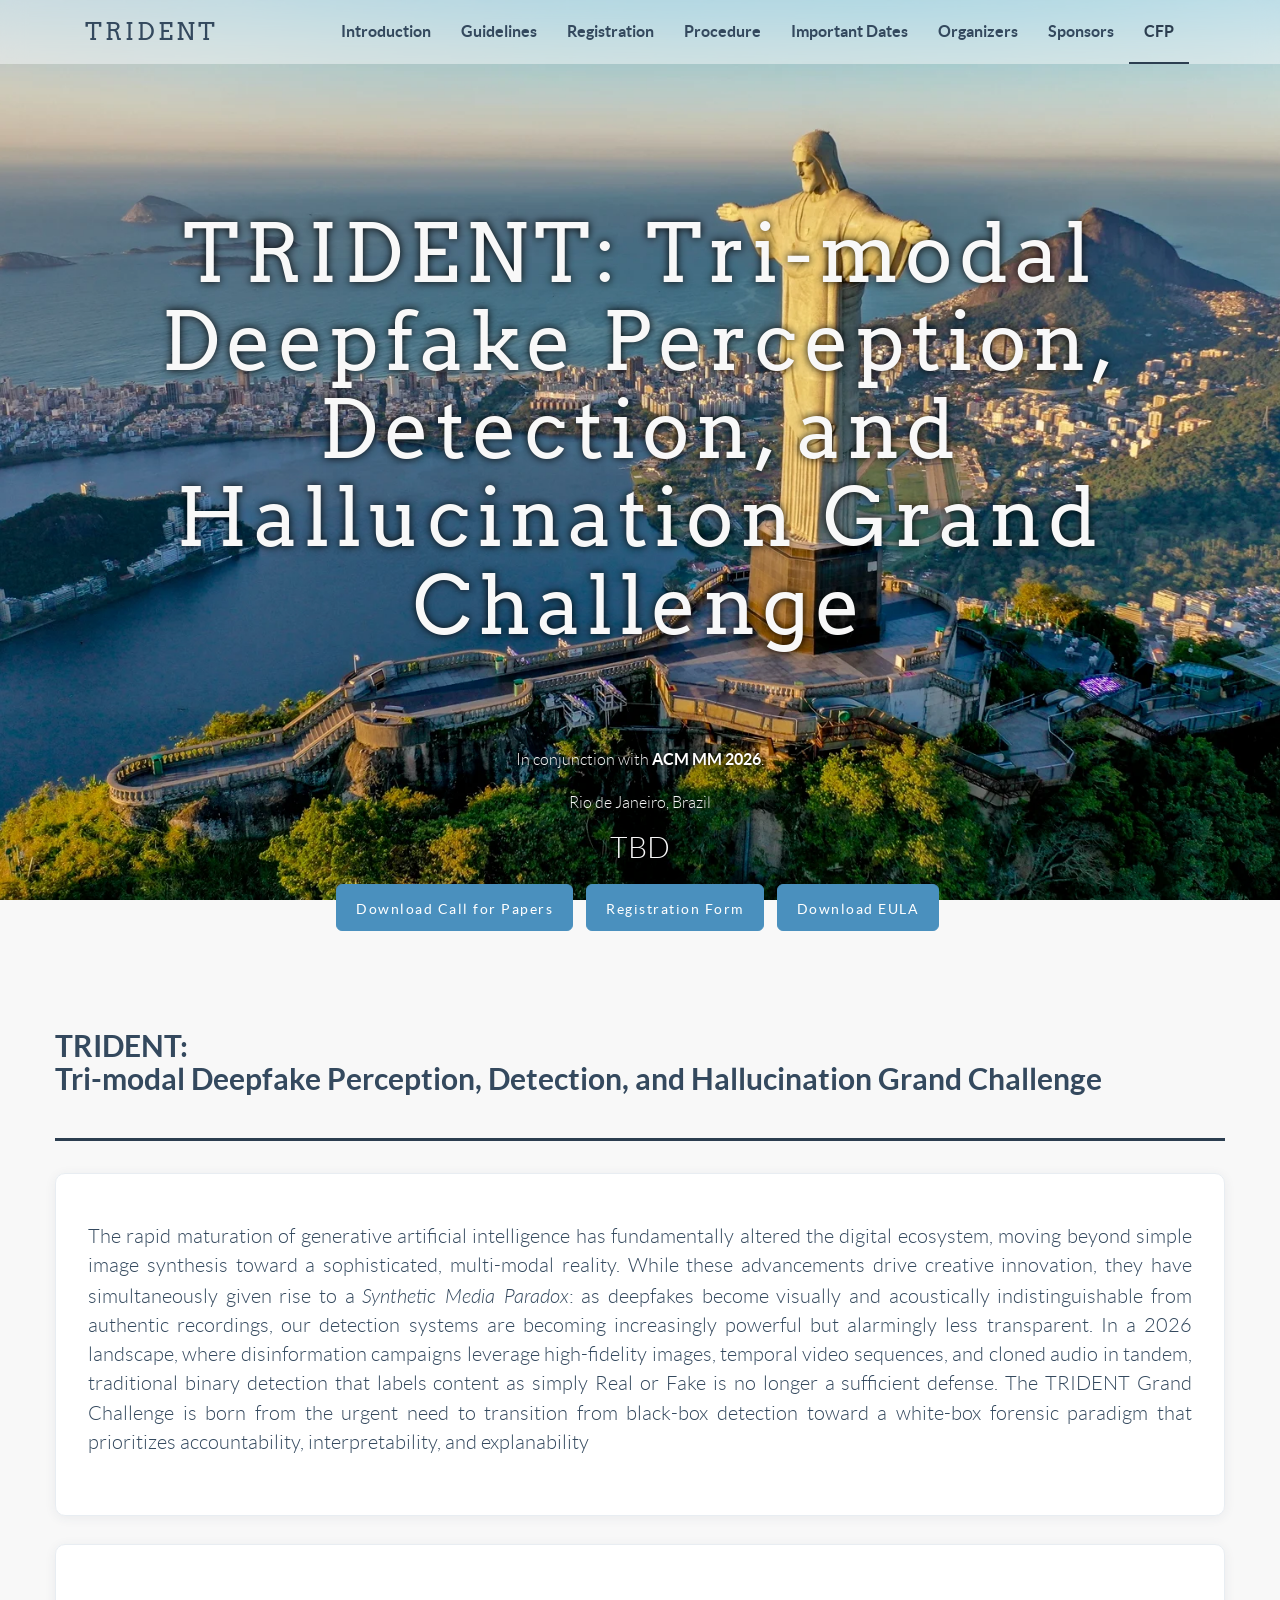
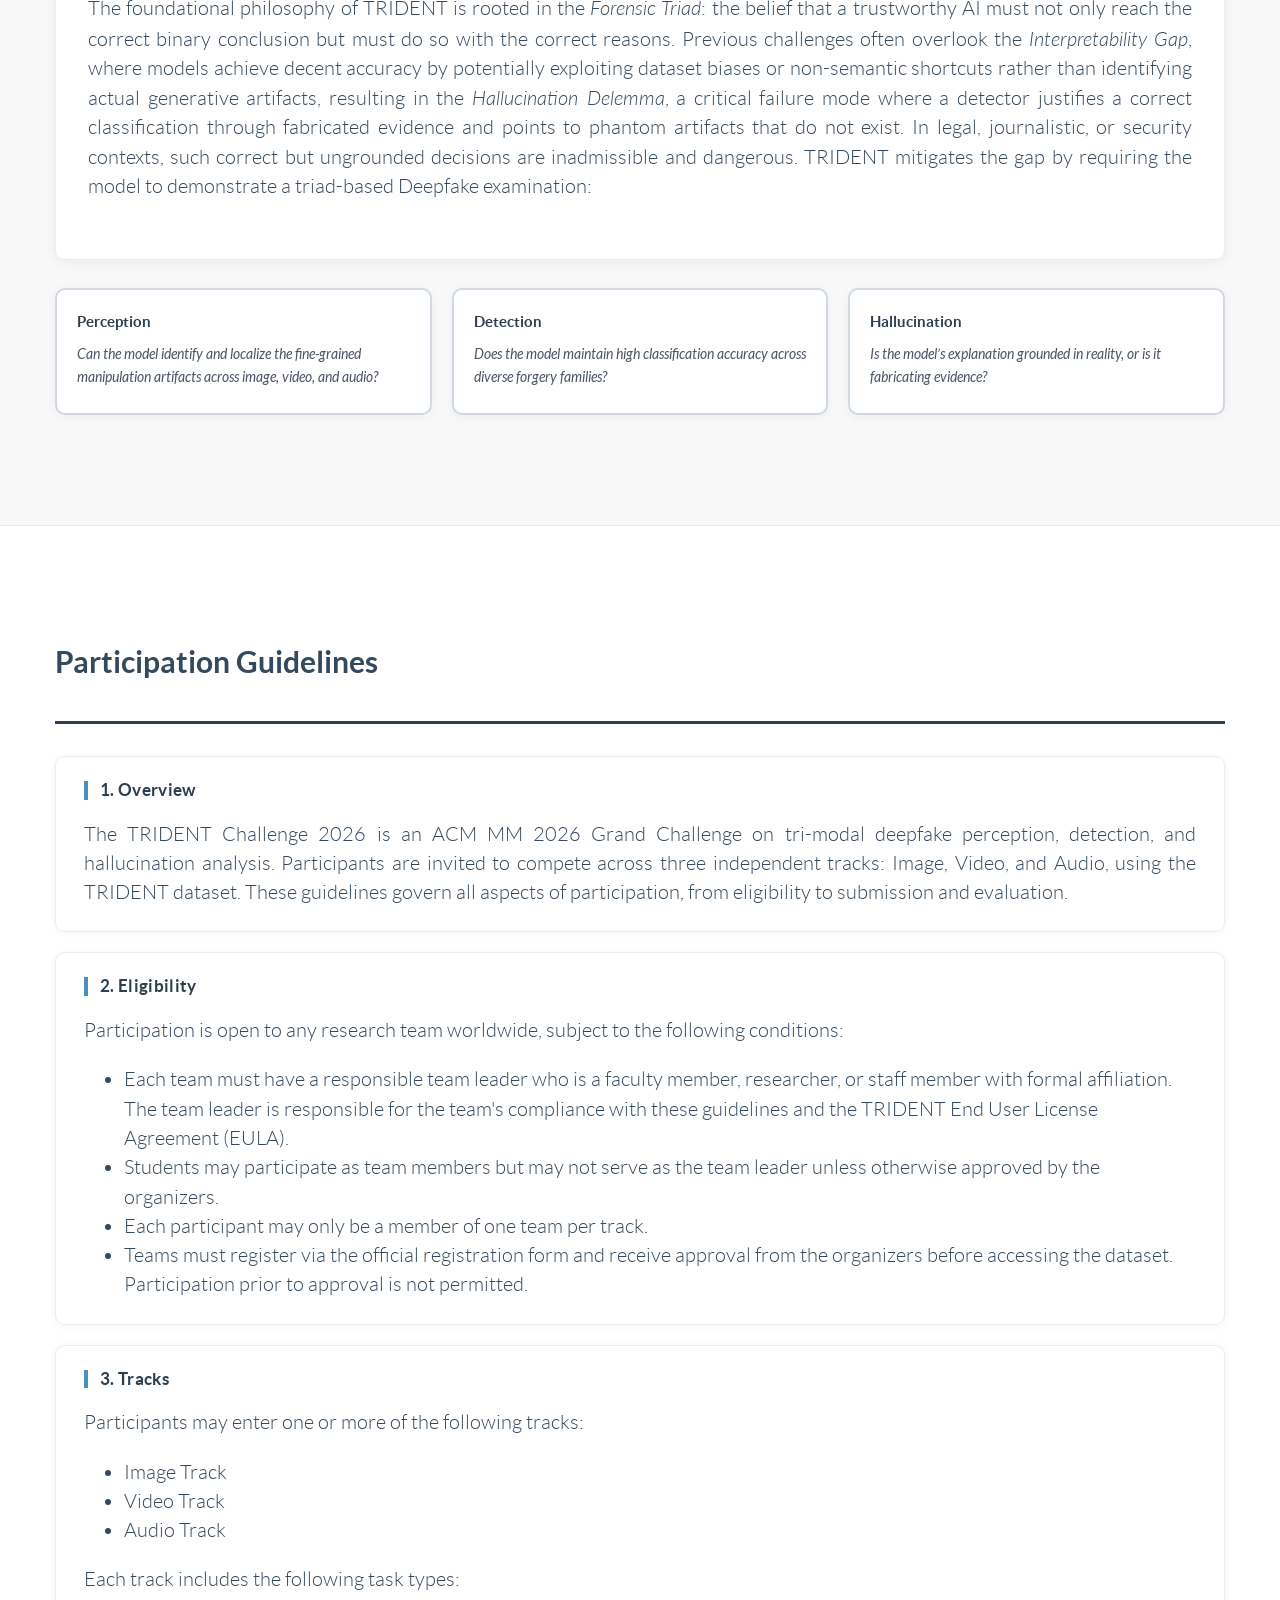
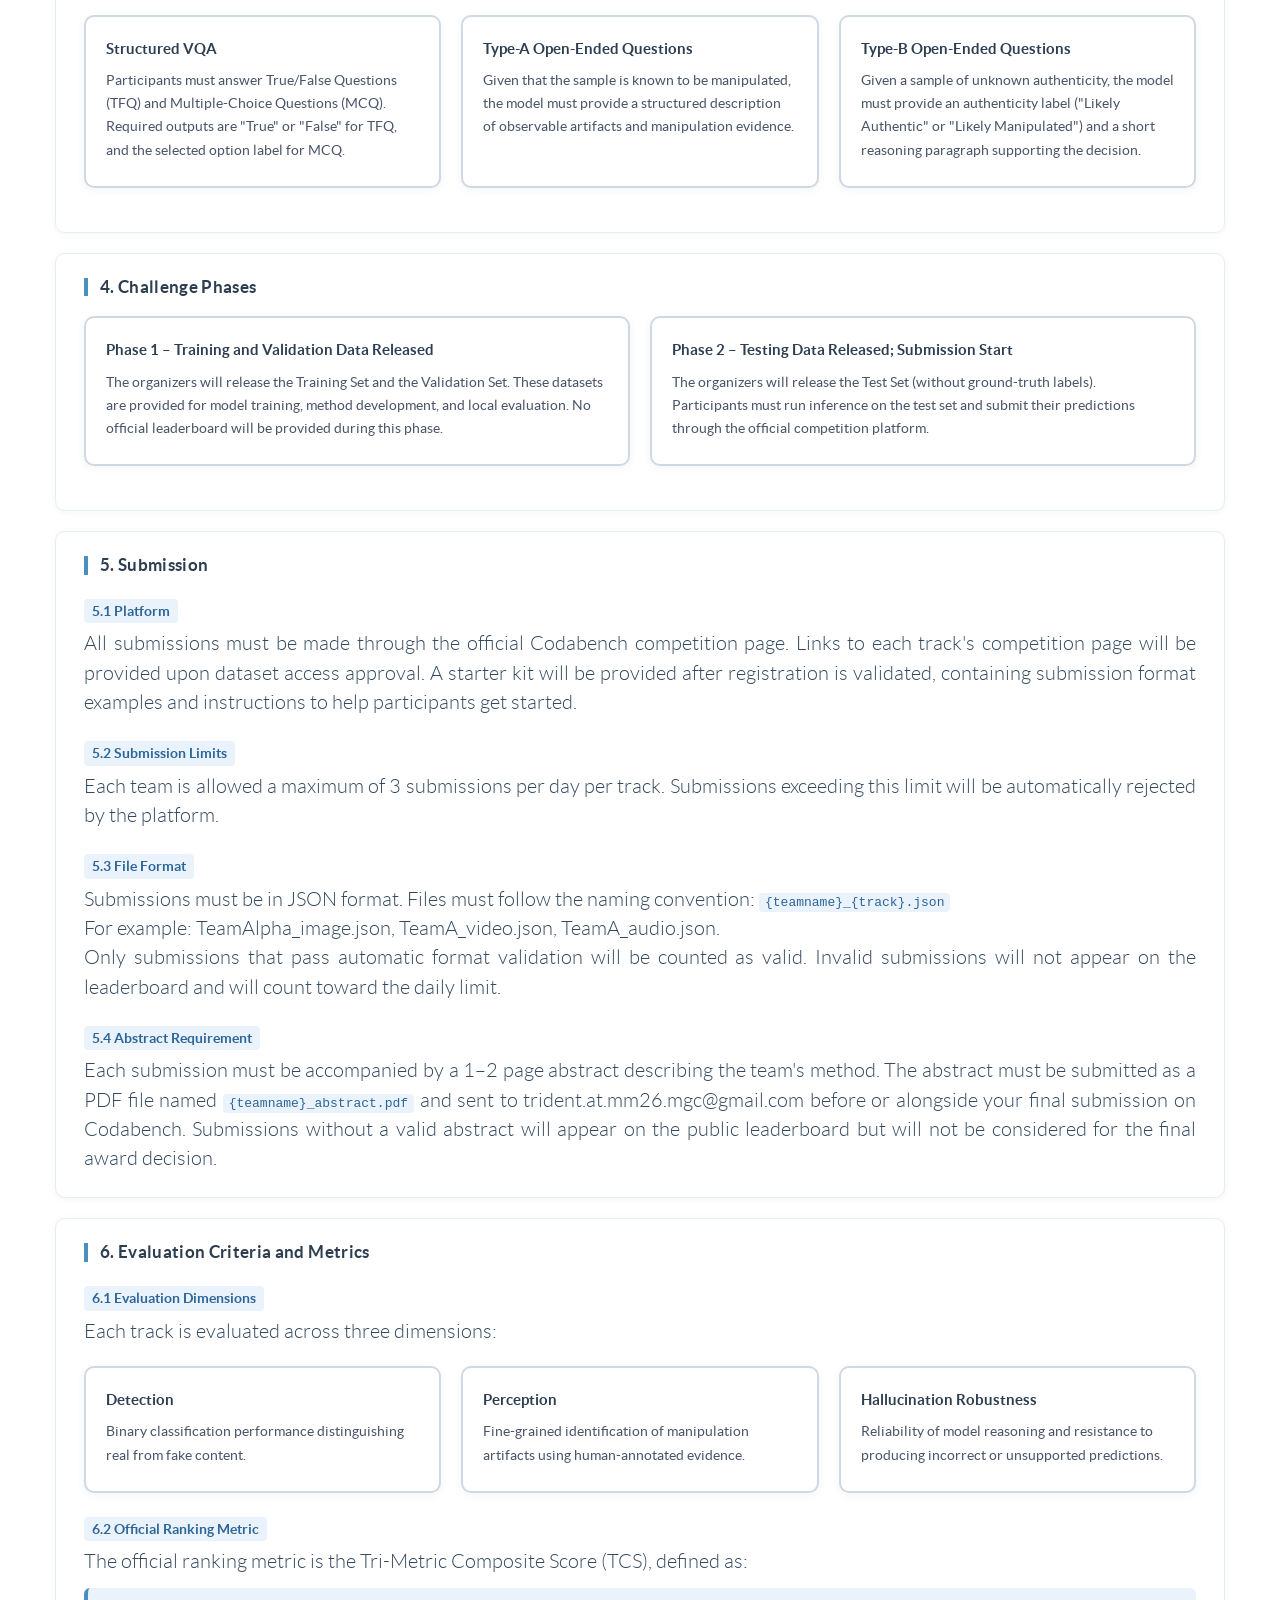
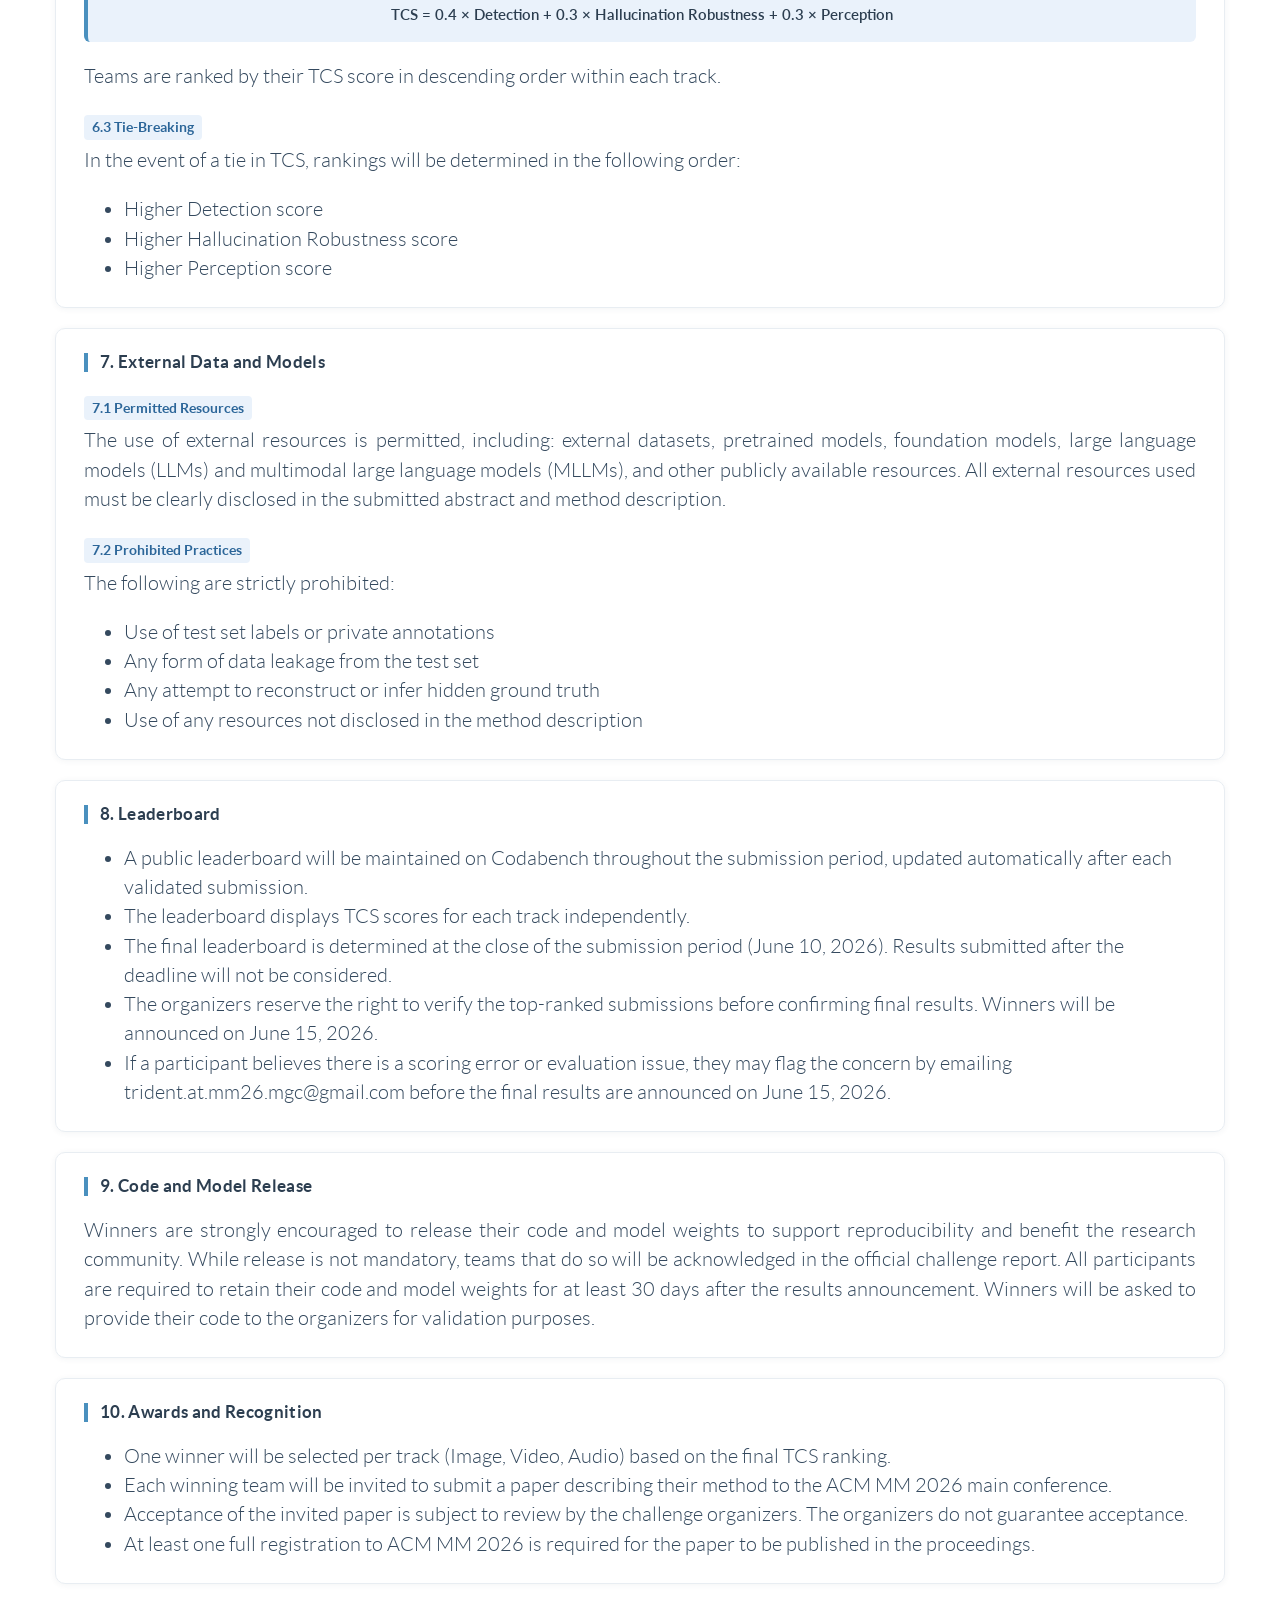
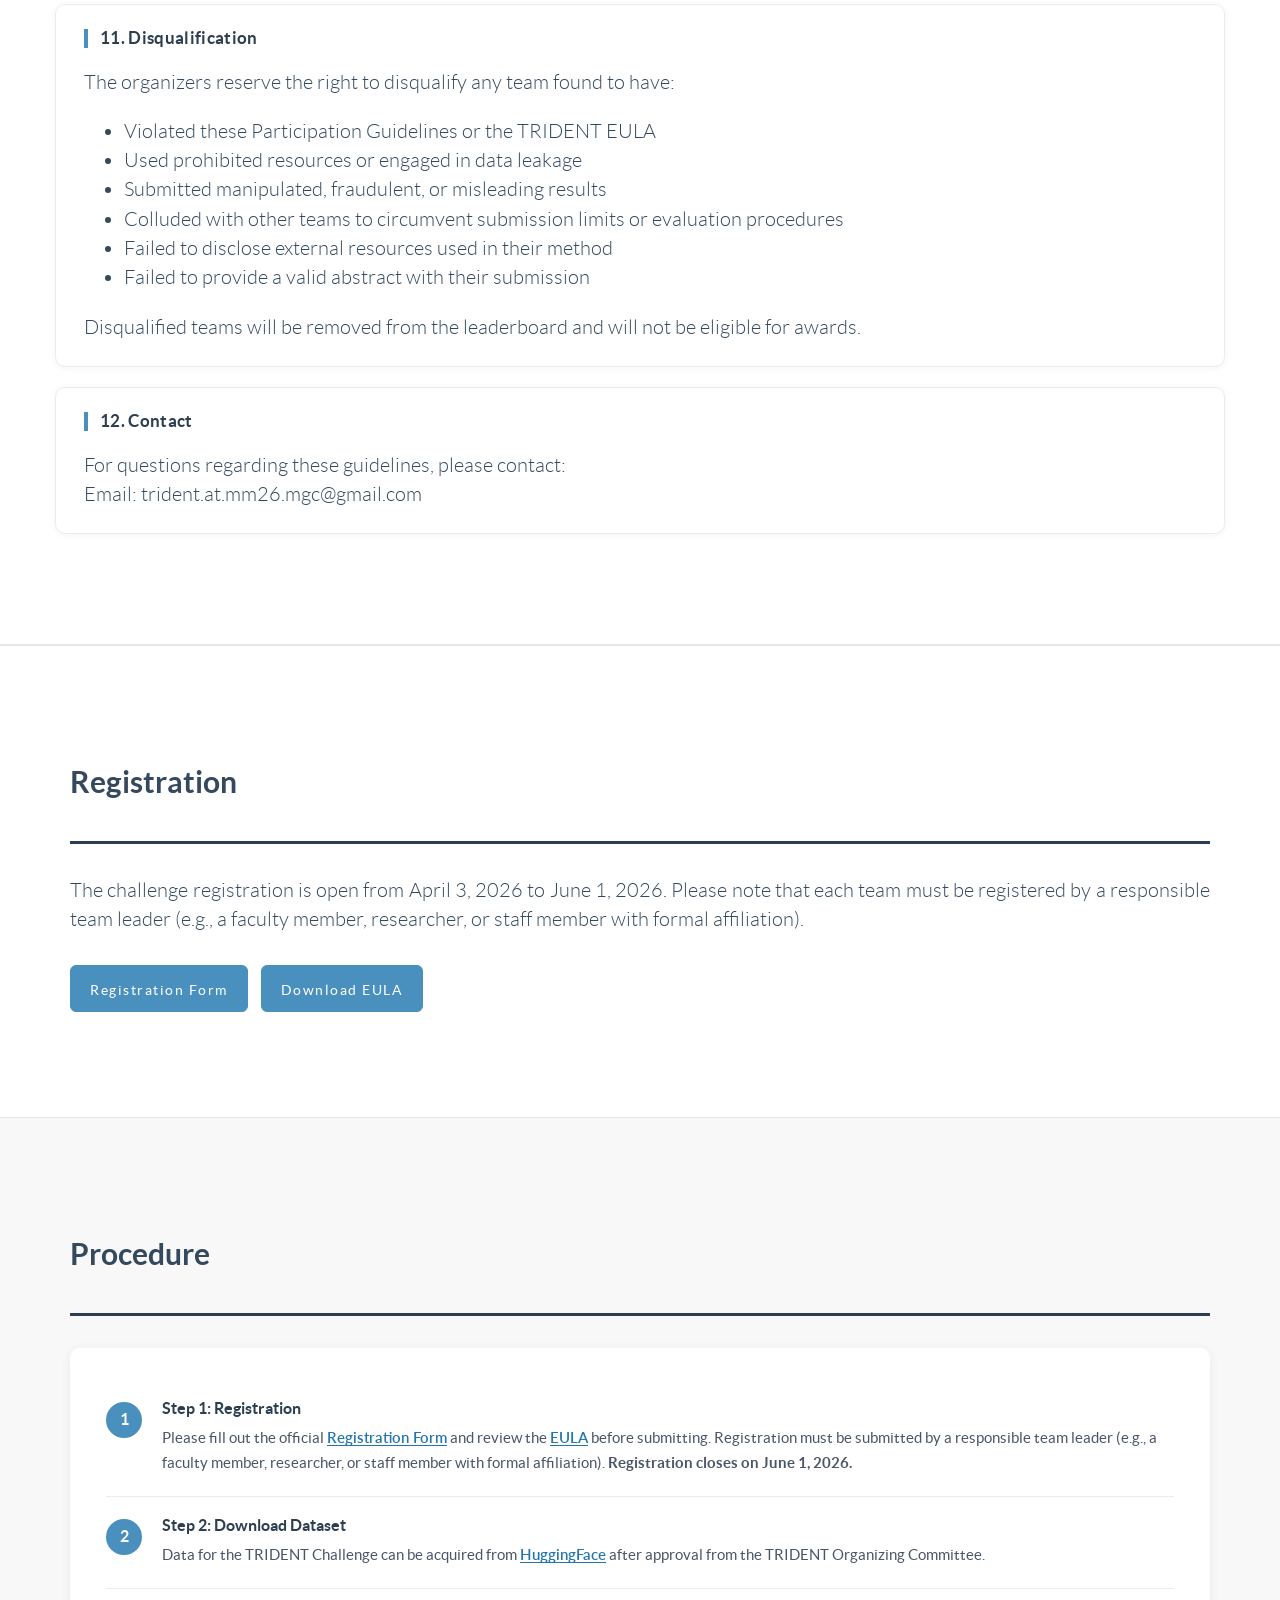
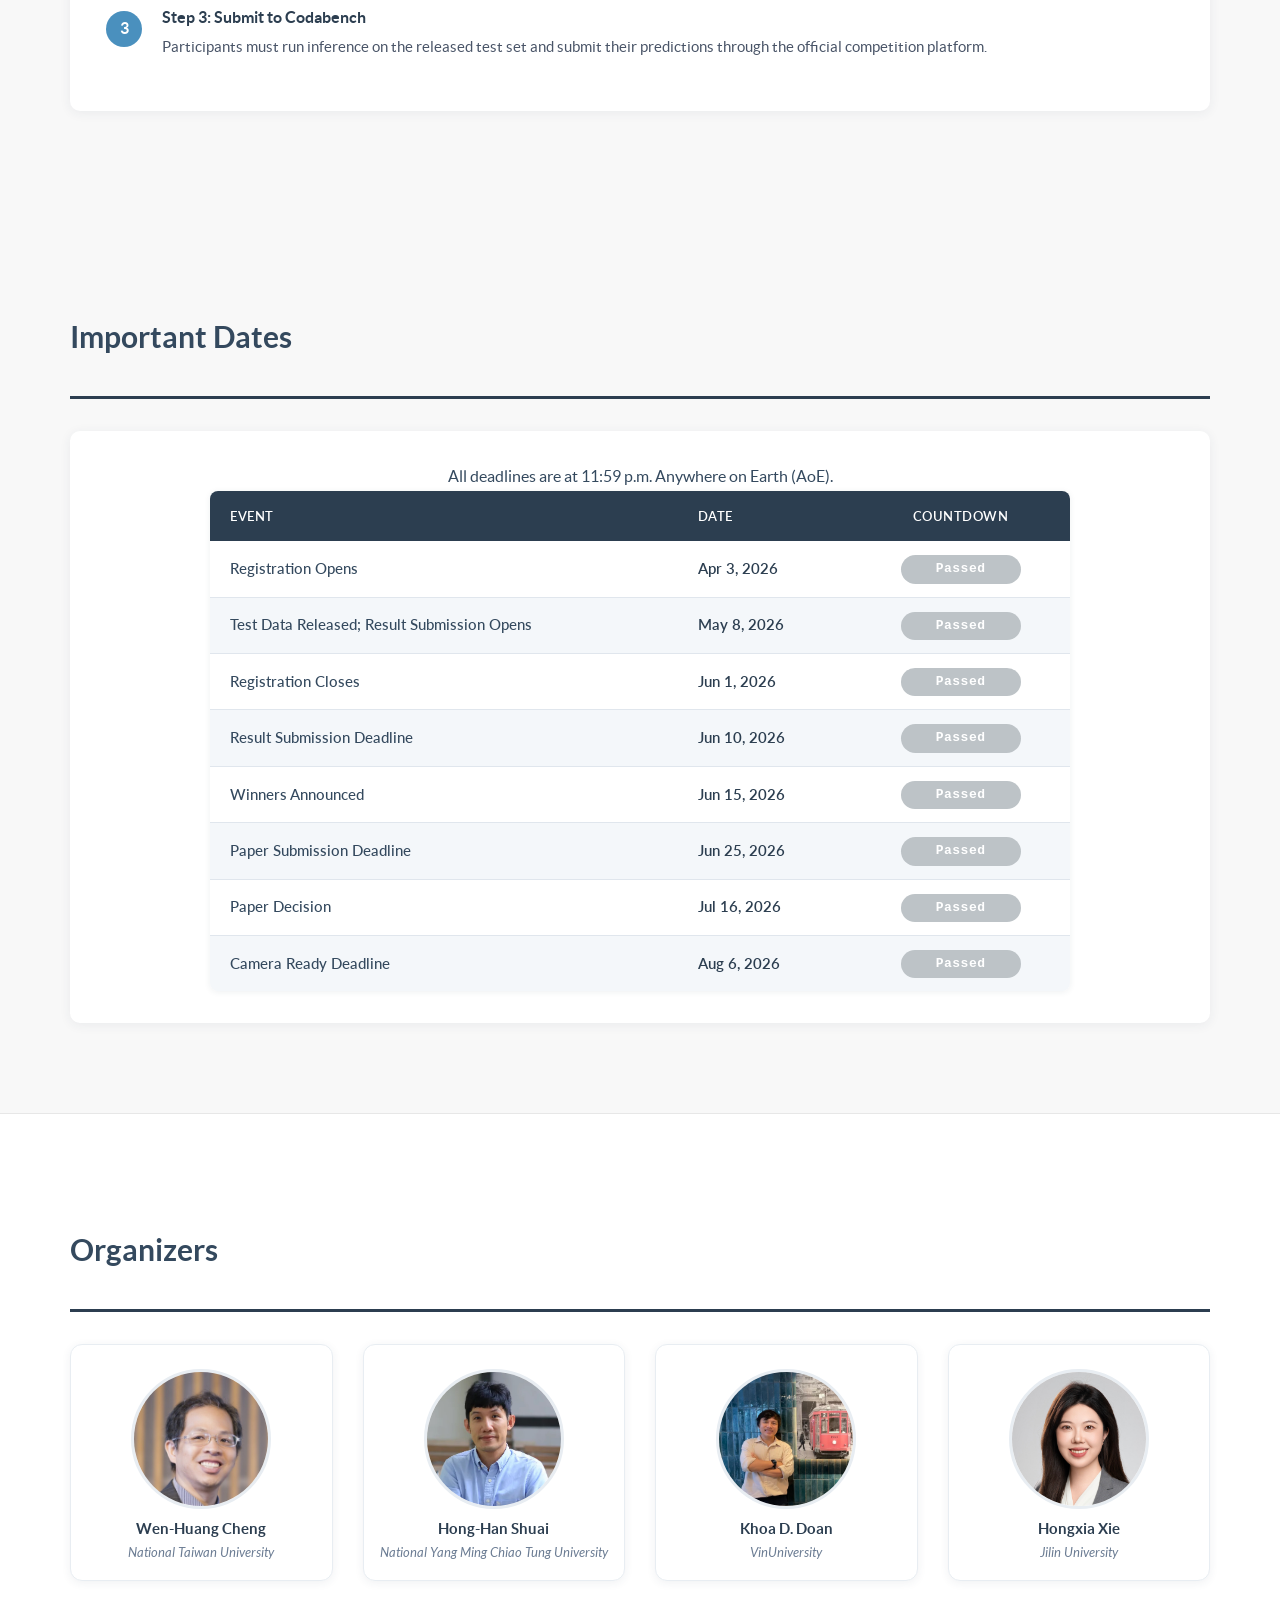
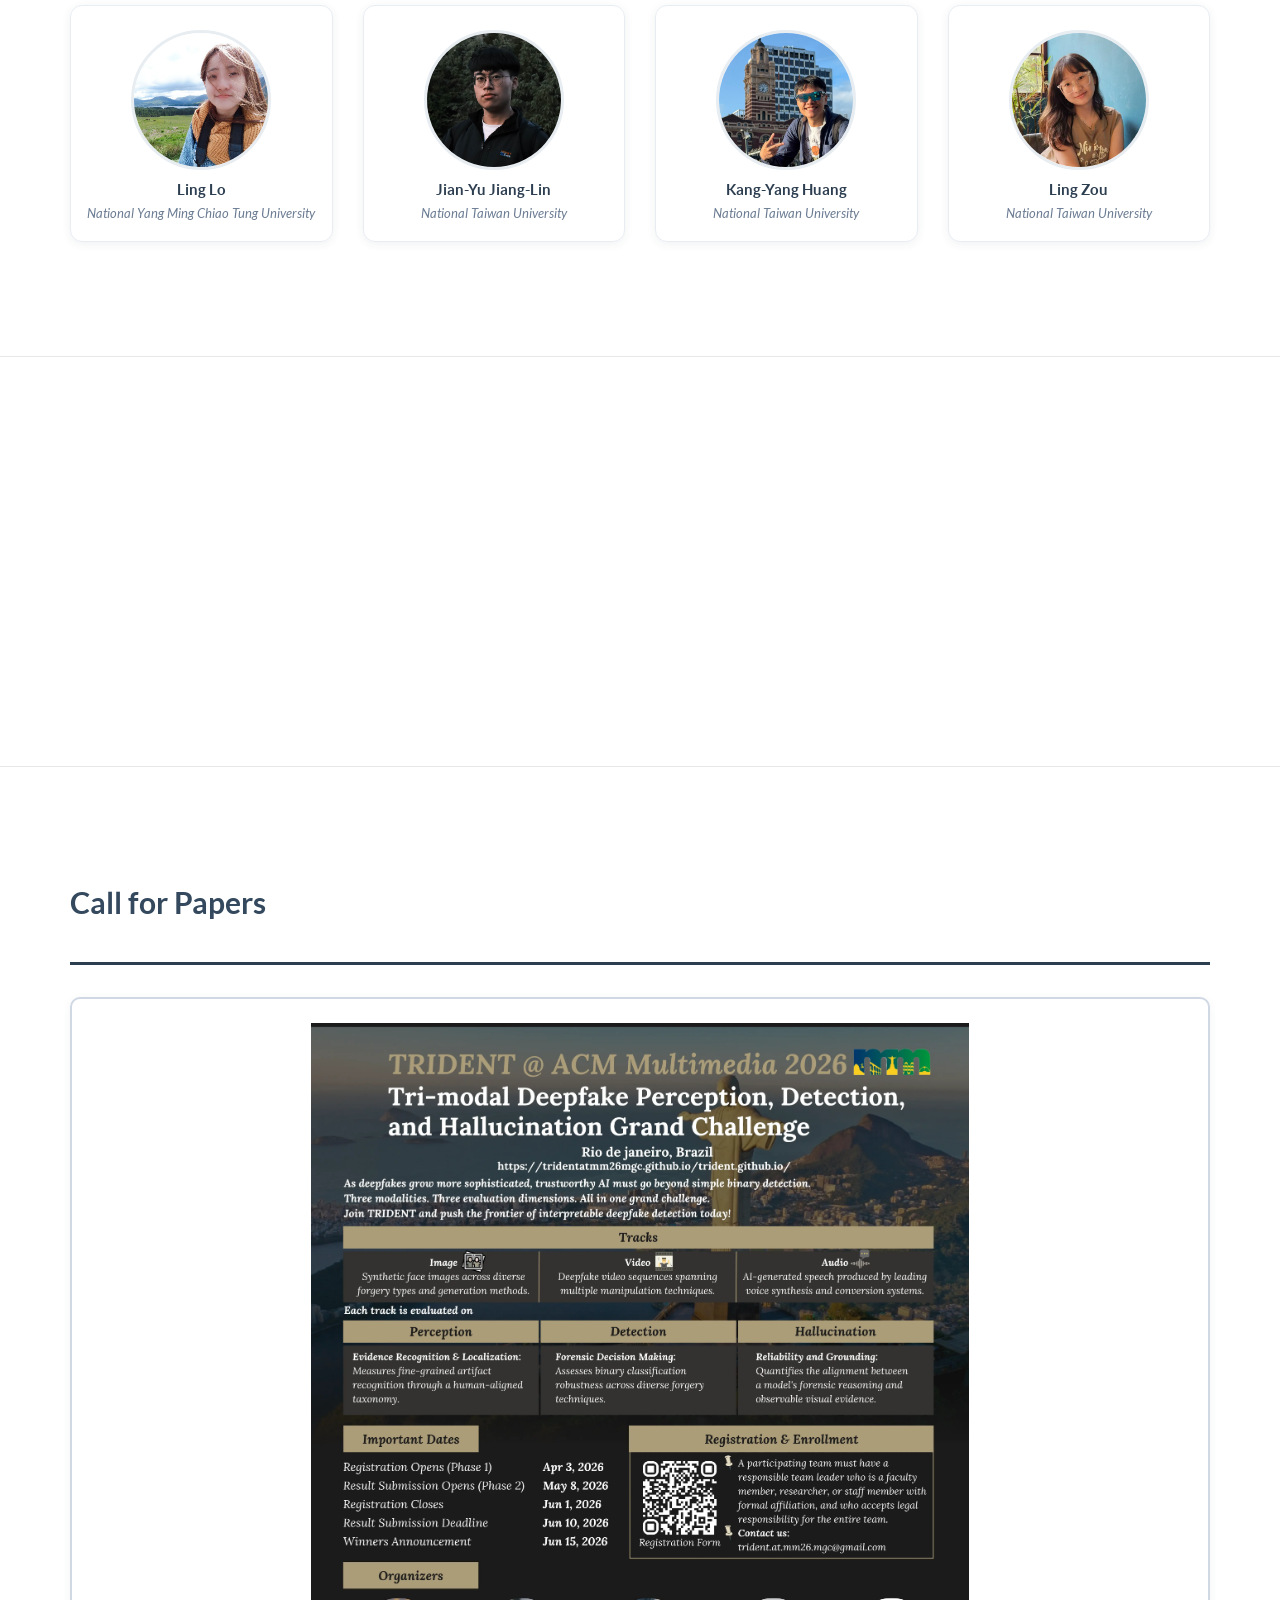
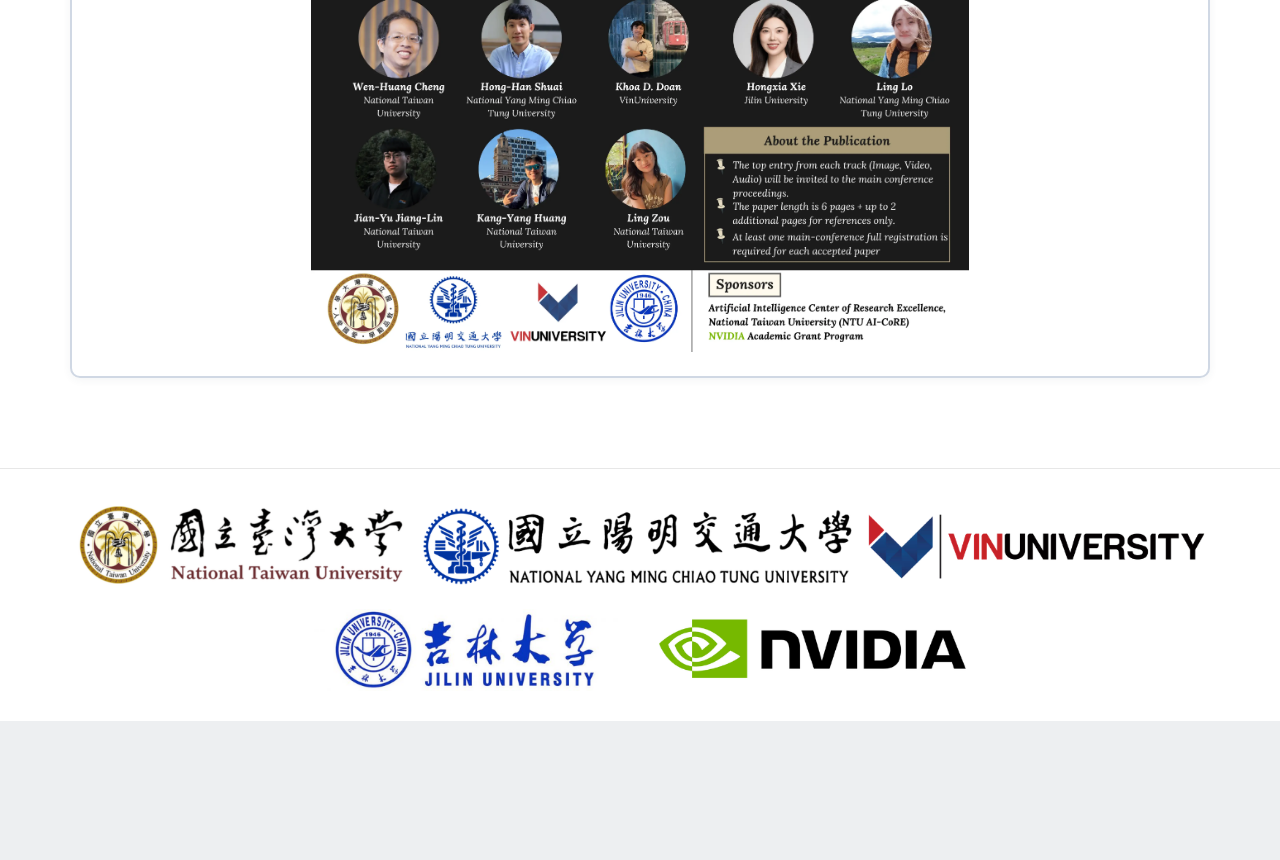
==== commit 5749e6f4: "Optimize NavBar" ====
--- a/index.html
+++ b/index.html
@@ -91,7 +91,7 @@
 				<ul class="nav navbar-nav">
 					
 					<li class="menuItem"><a href="#intro">Introduction</a></li>
-					<li class="menuItem"><a href="#guidelines">Participation Guidelines</a></li>
+					<li class="menuItem"><a href="#guidelines">Guidelines</a></li>
 					<li class="menuItem"><a href="#registration">Registration</a></li>
 					<li class="menuItem"><a href="#procedure">Procedure</a></li>
 					<li class="menuItem"><a href="#dates">Important Dates</a></li>
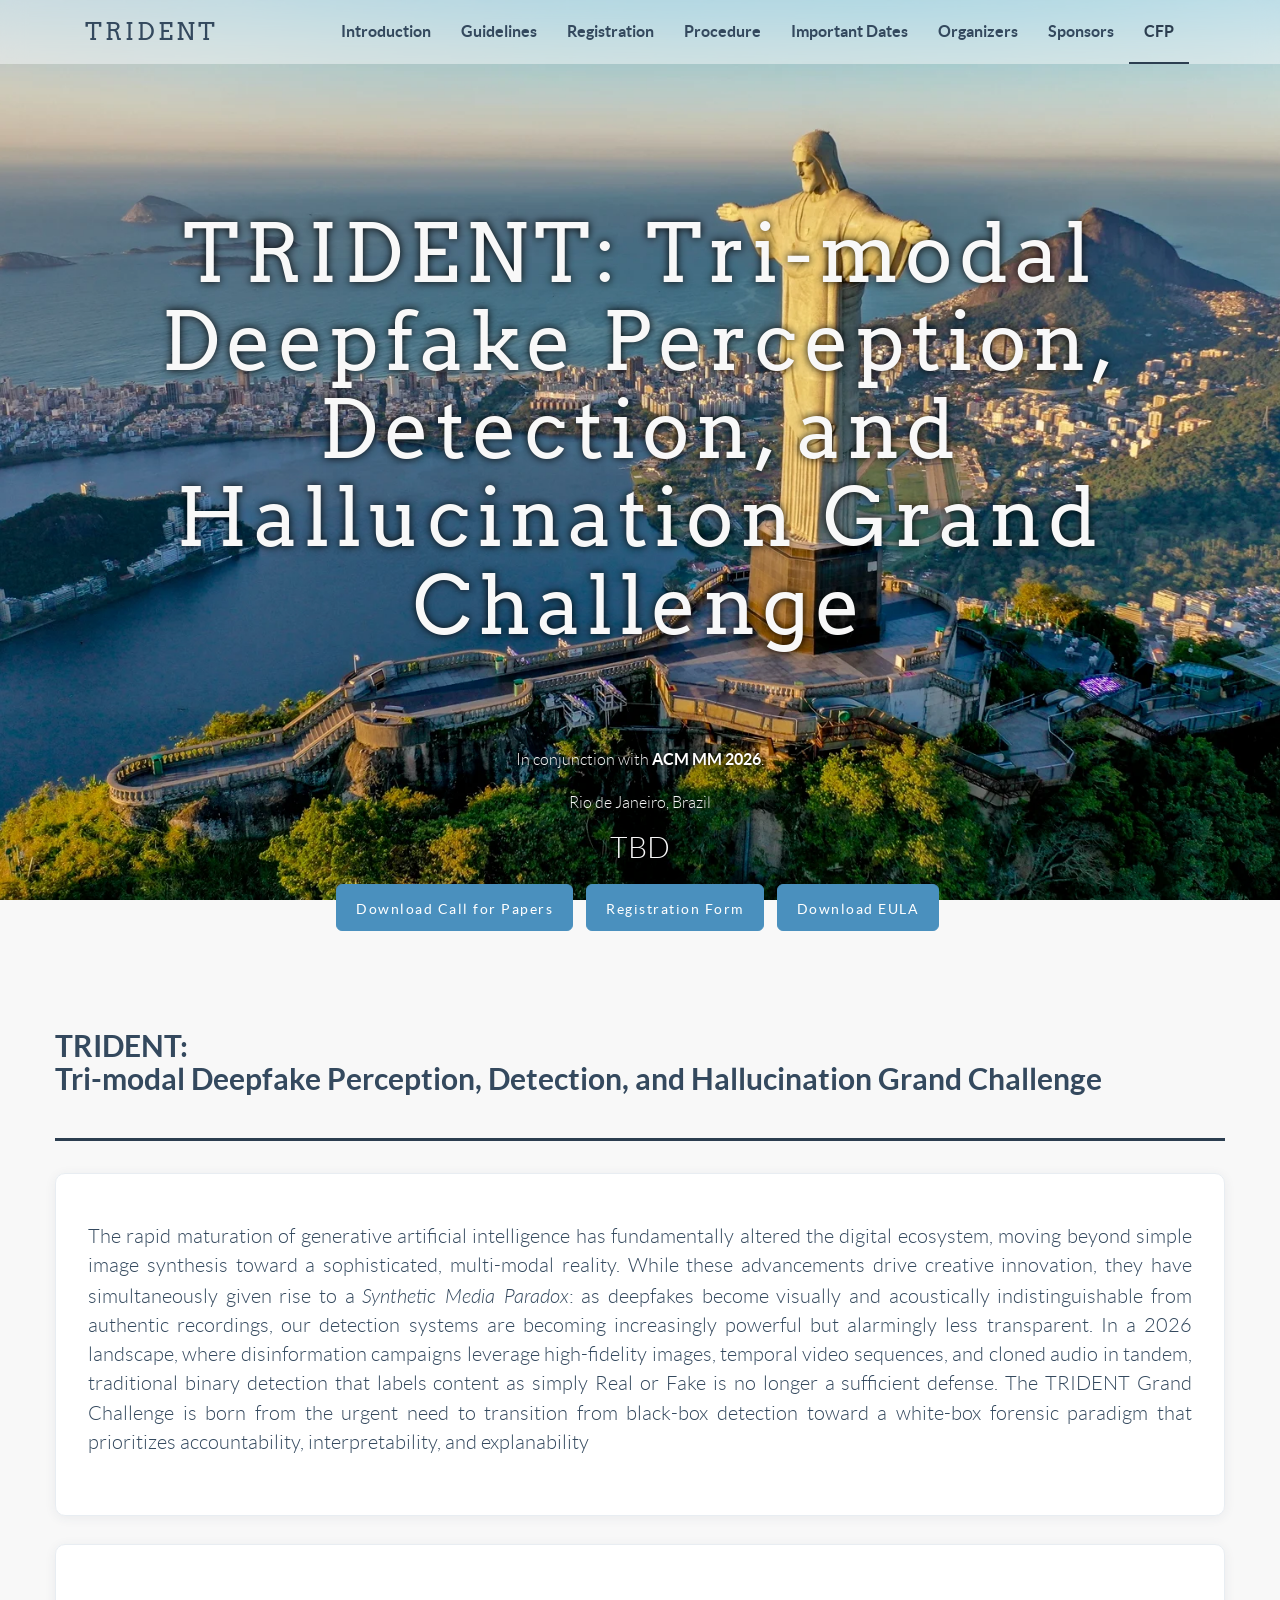
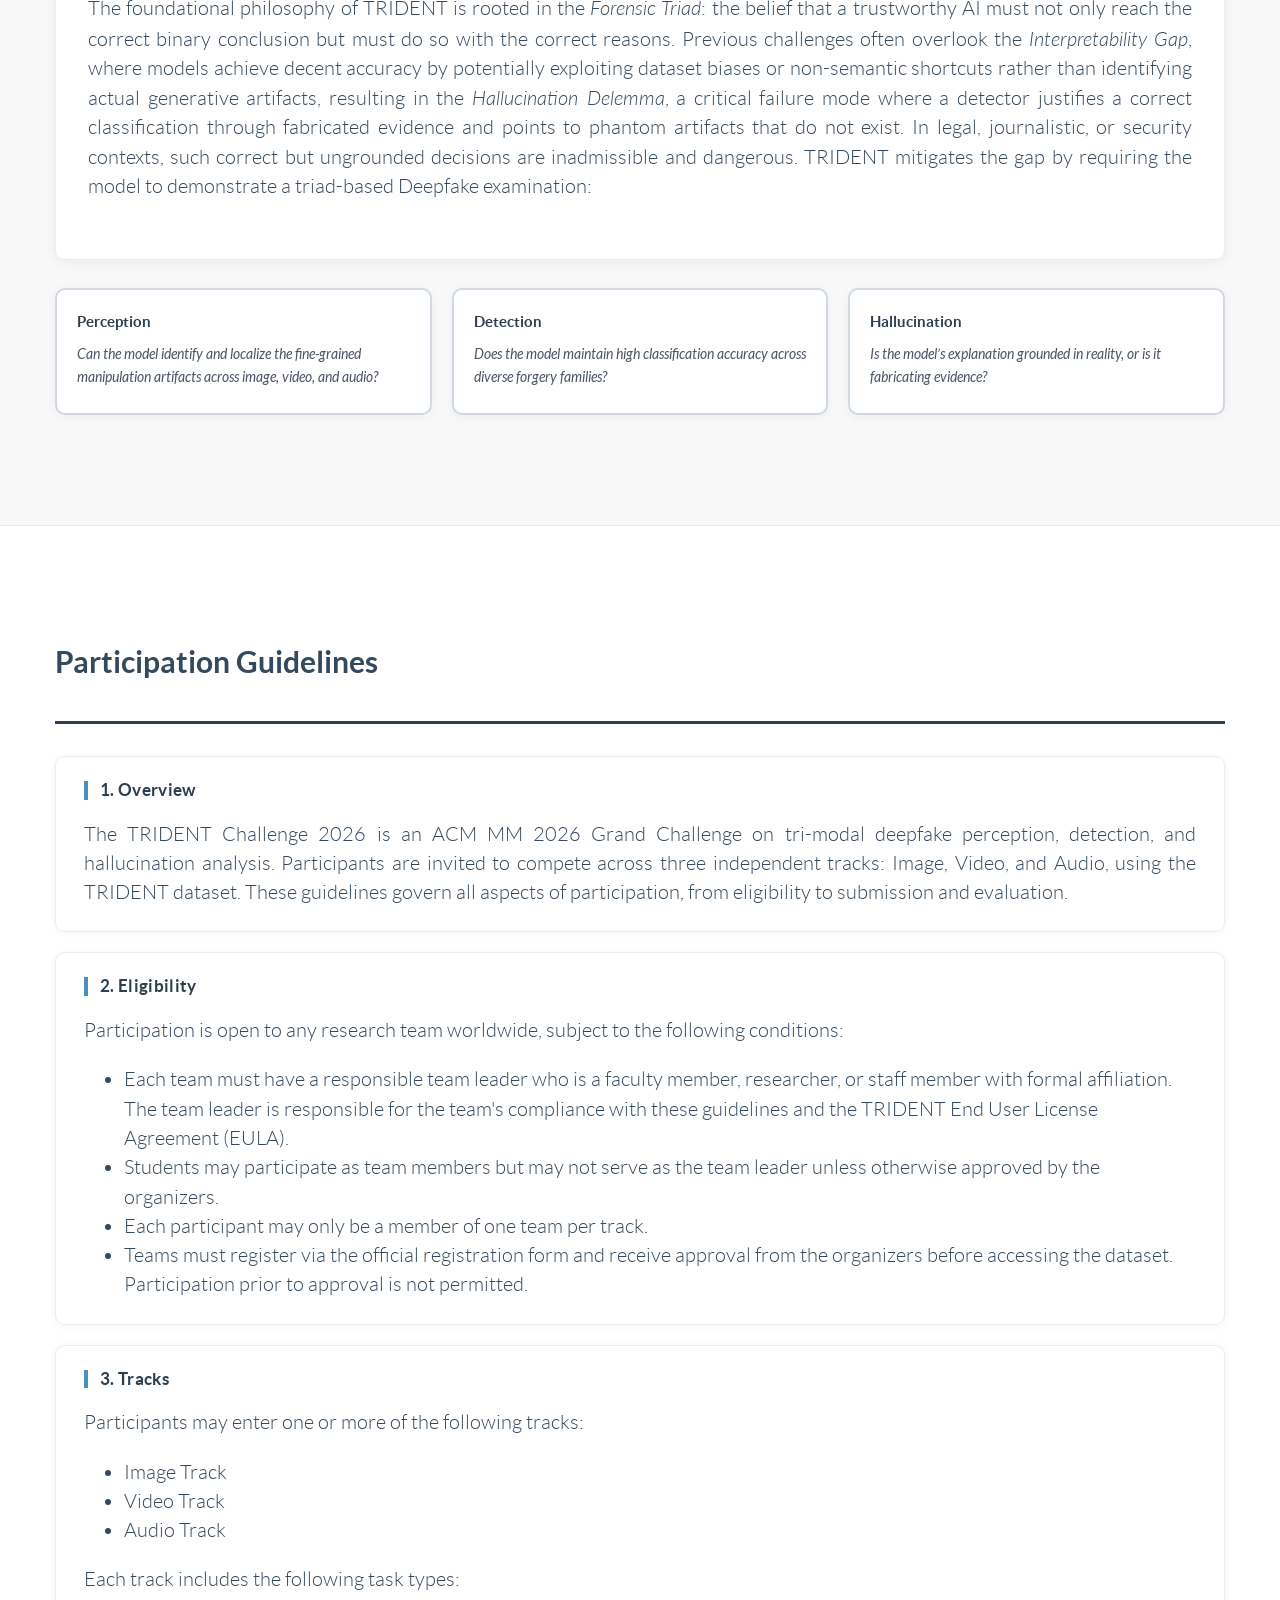
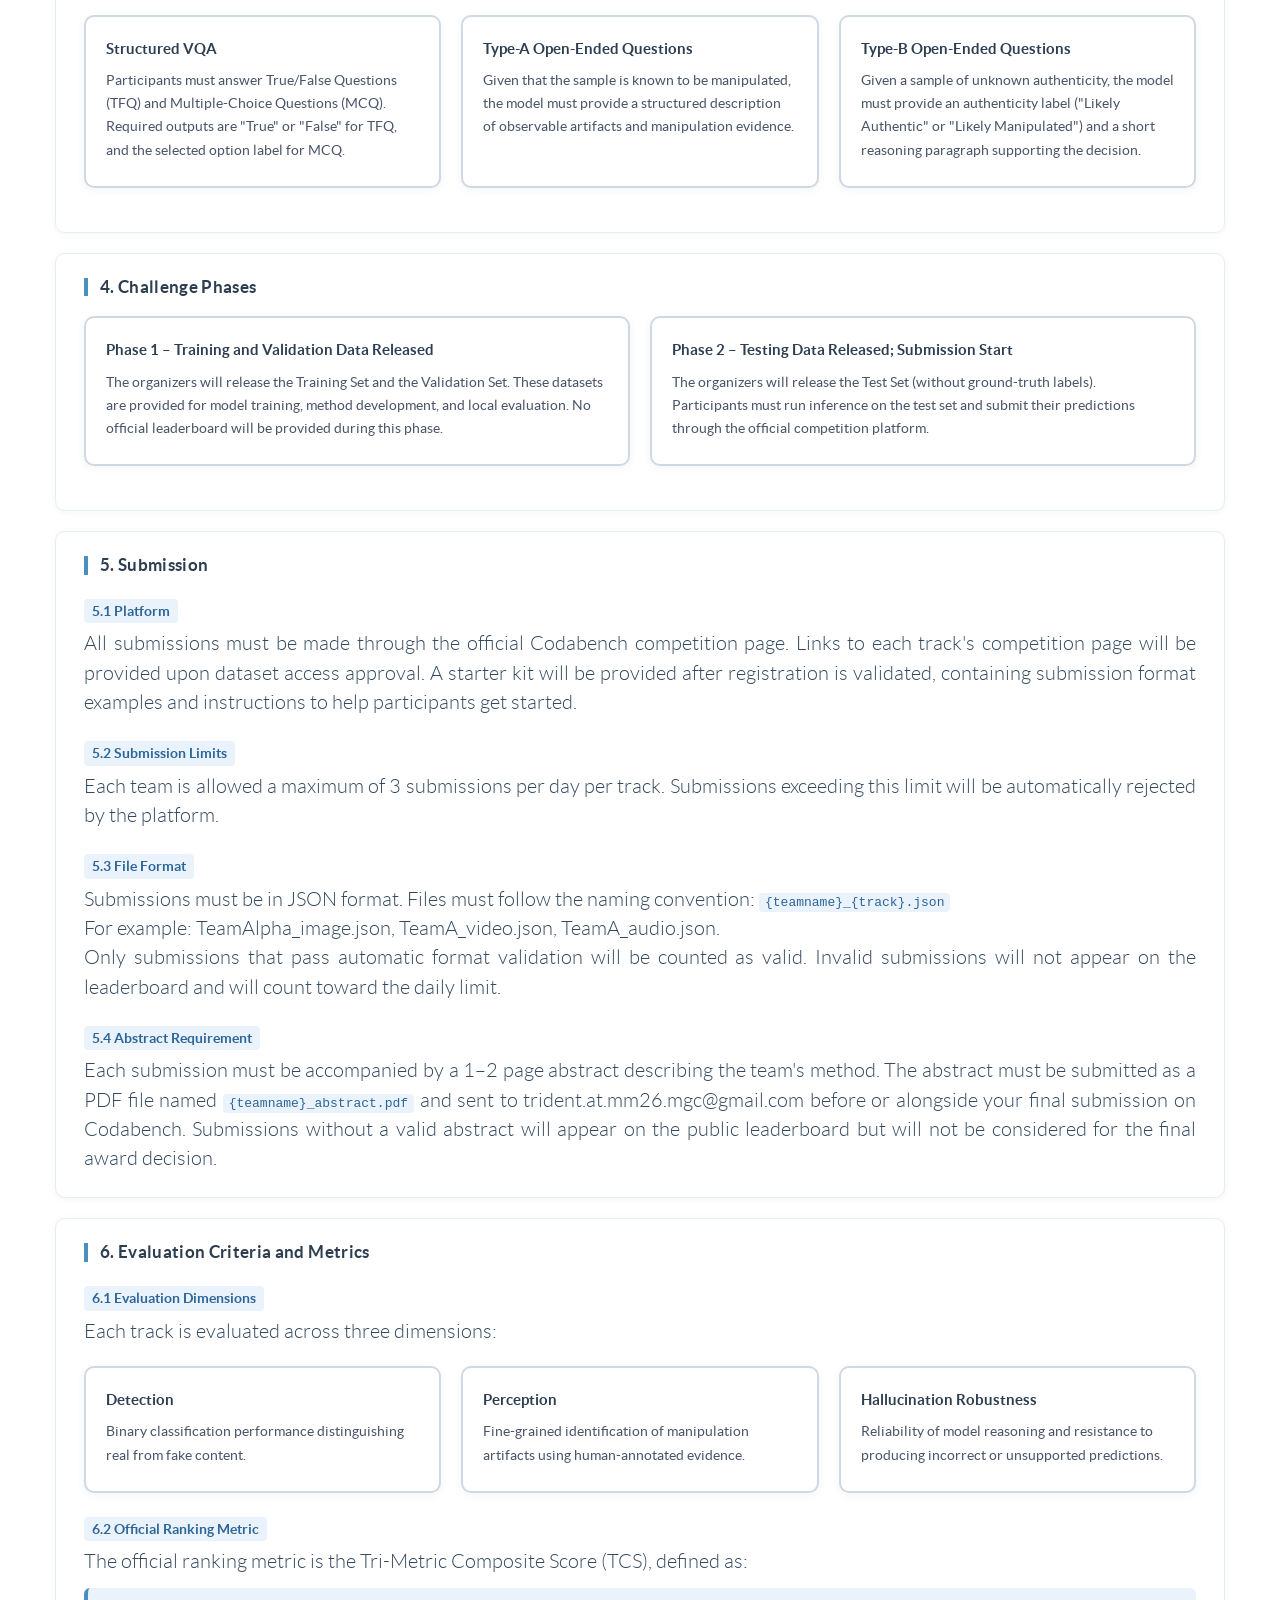
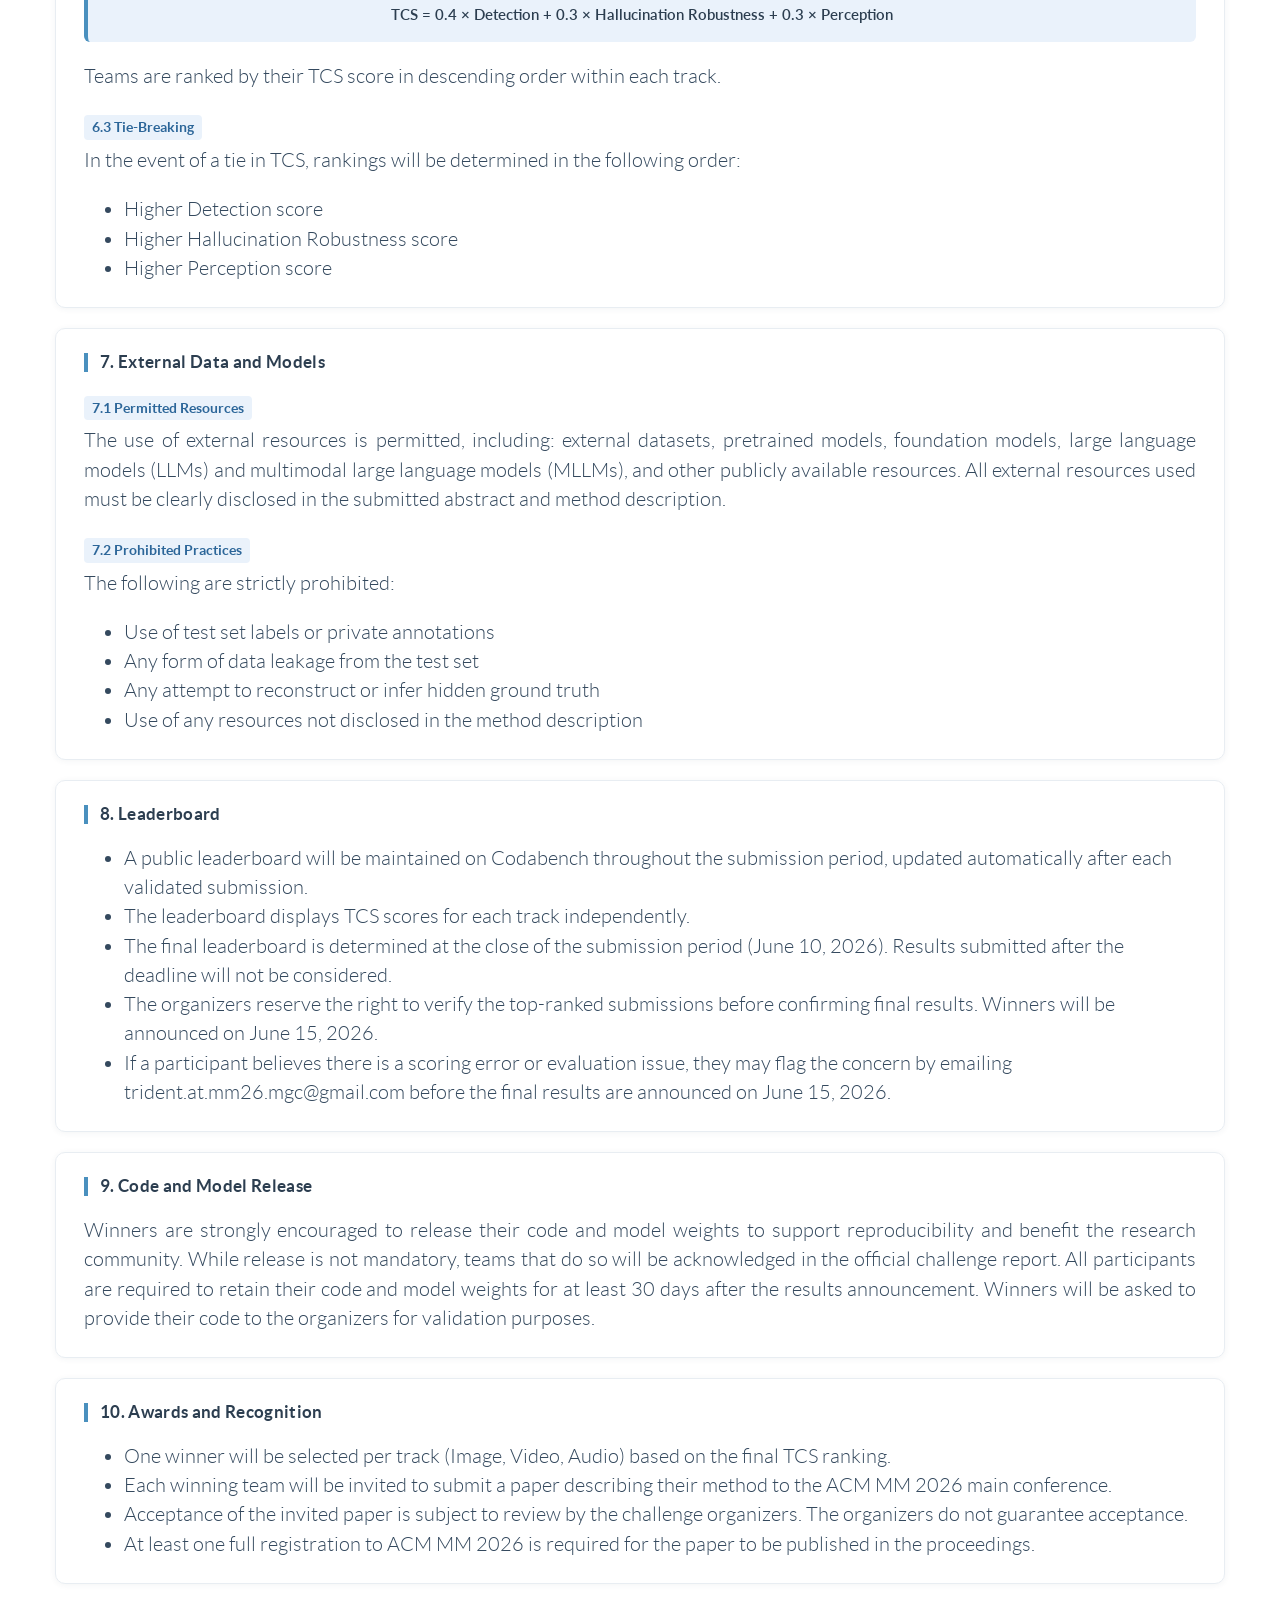
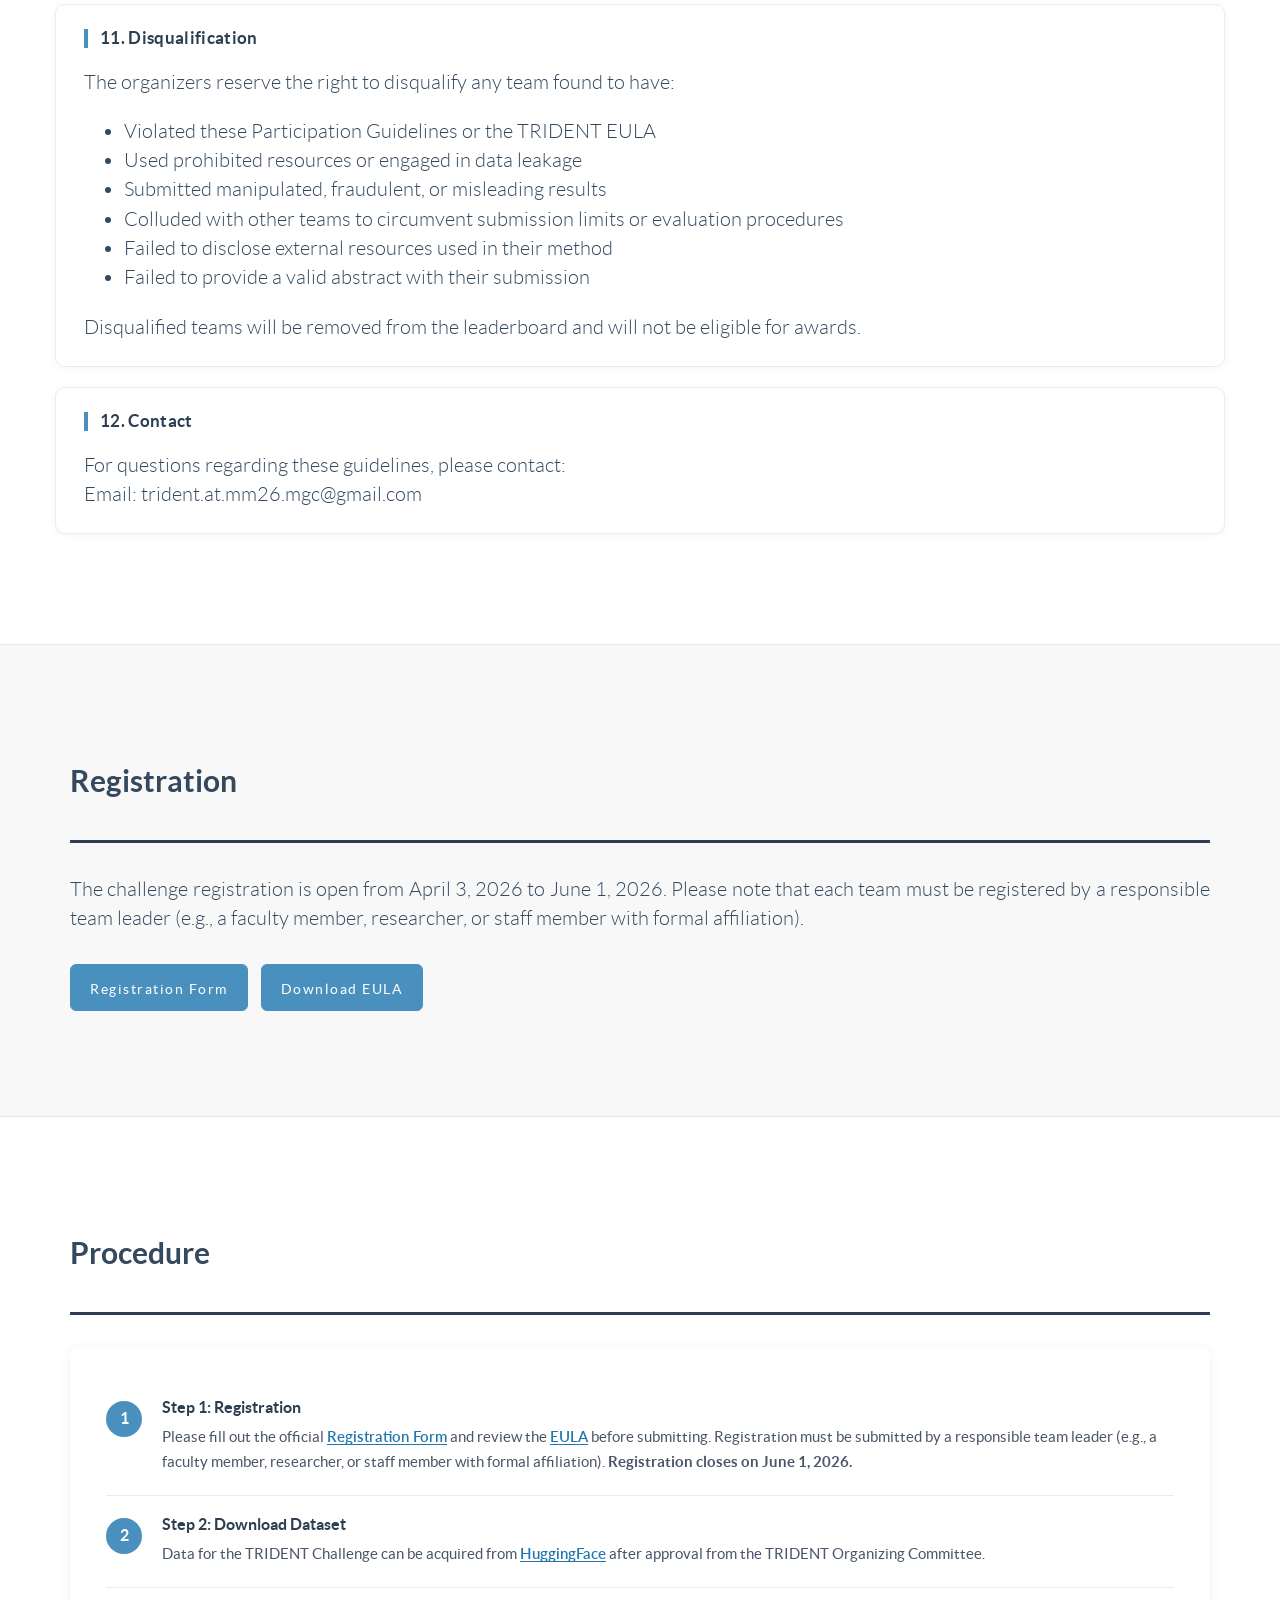
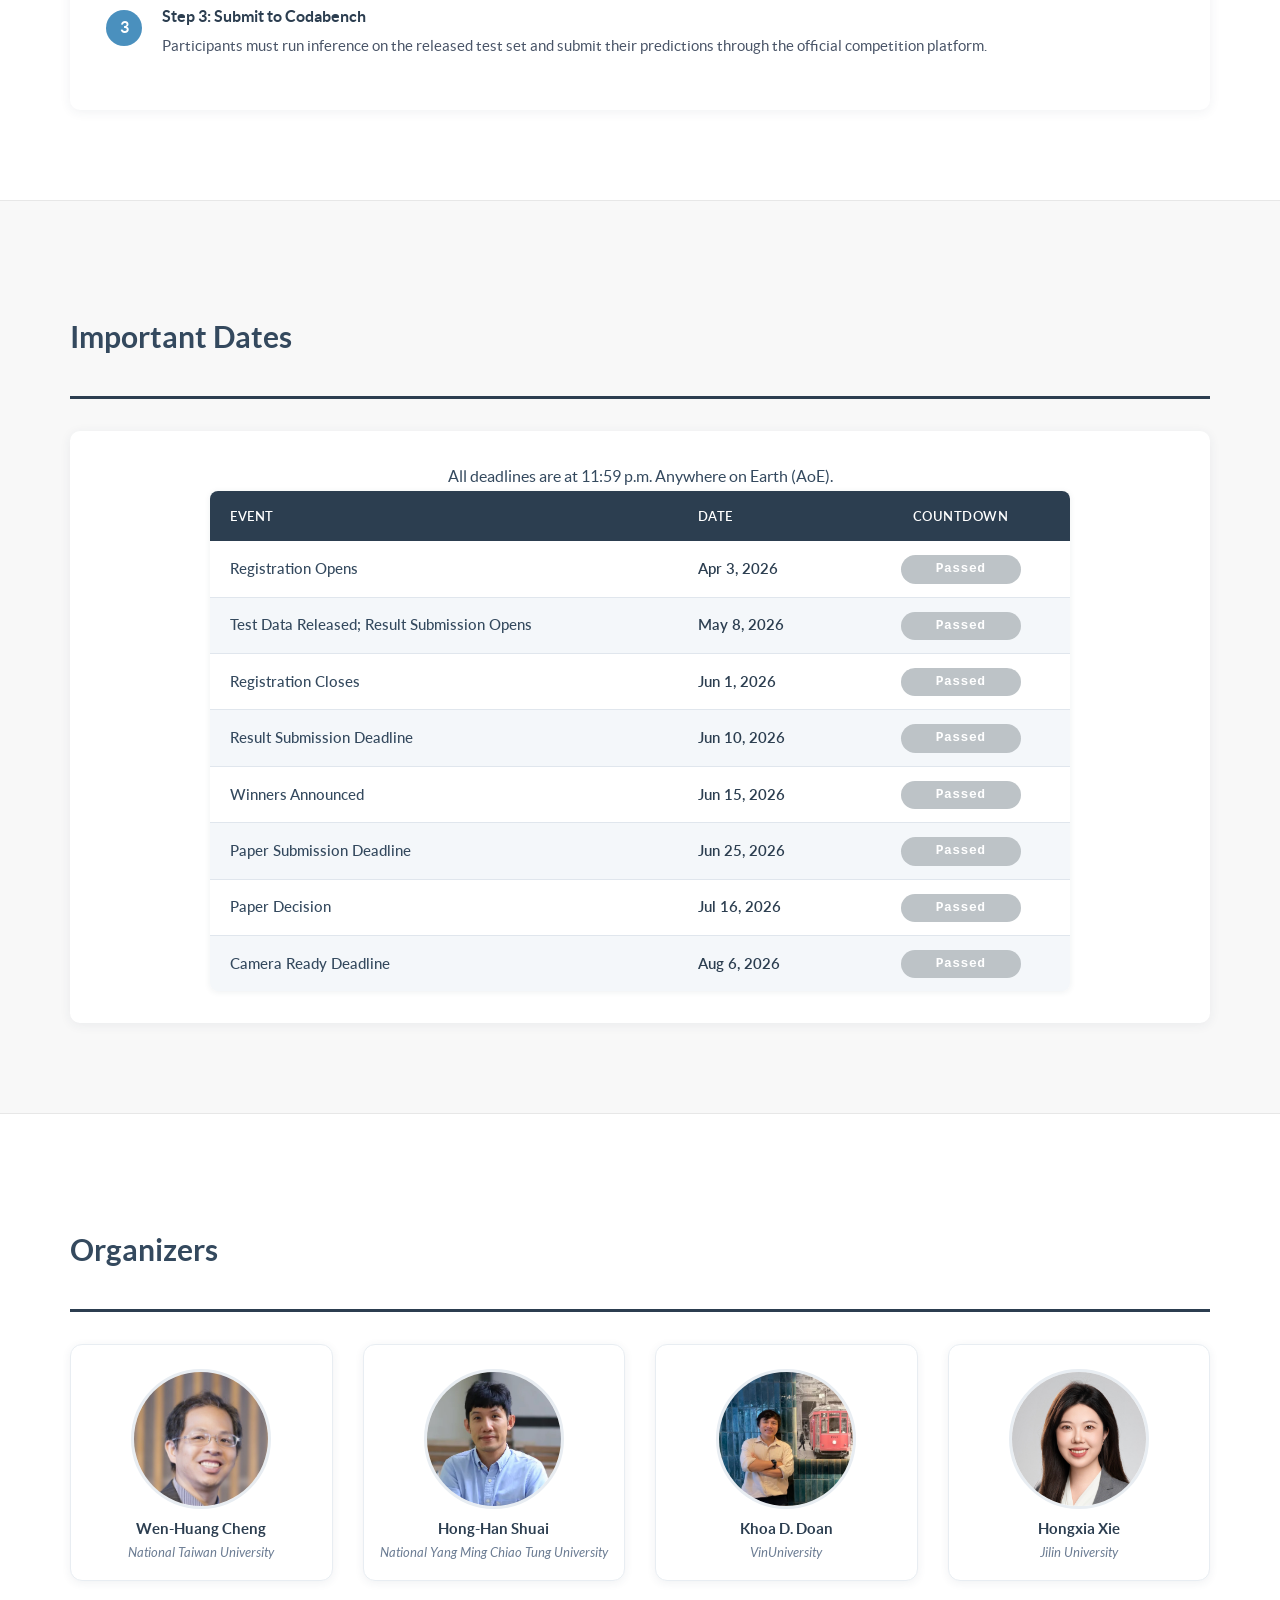
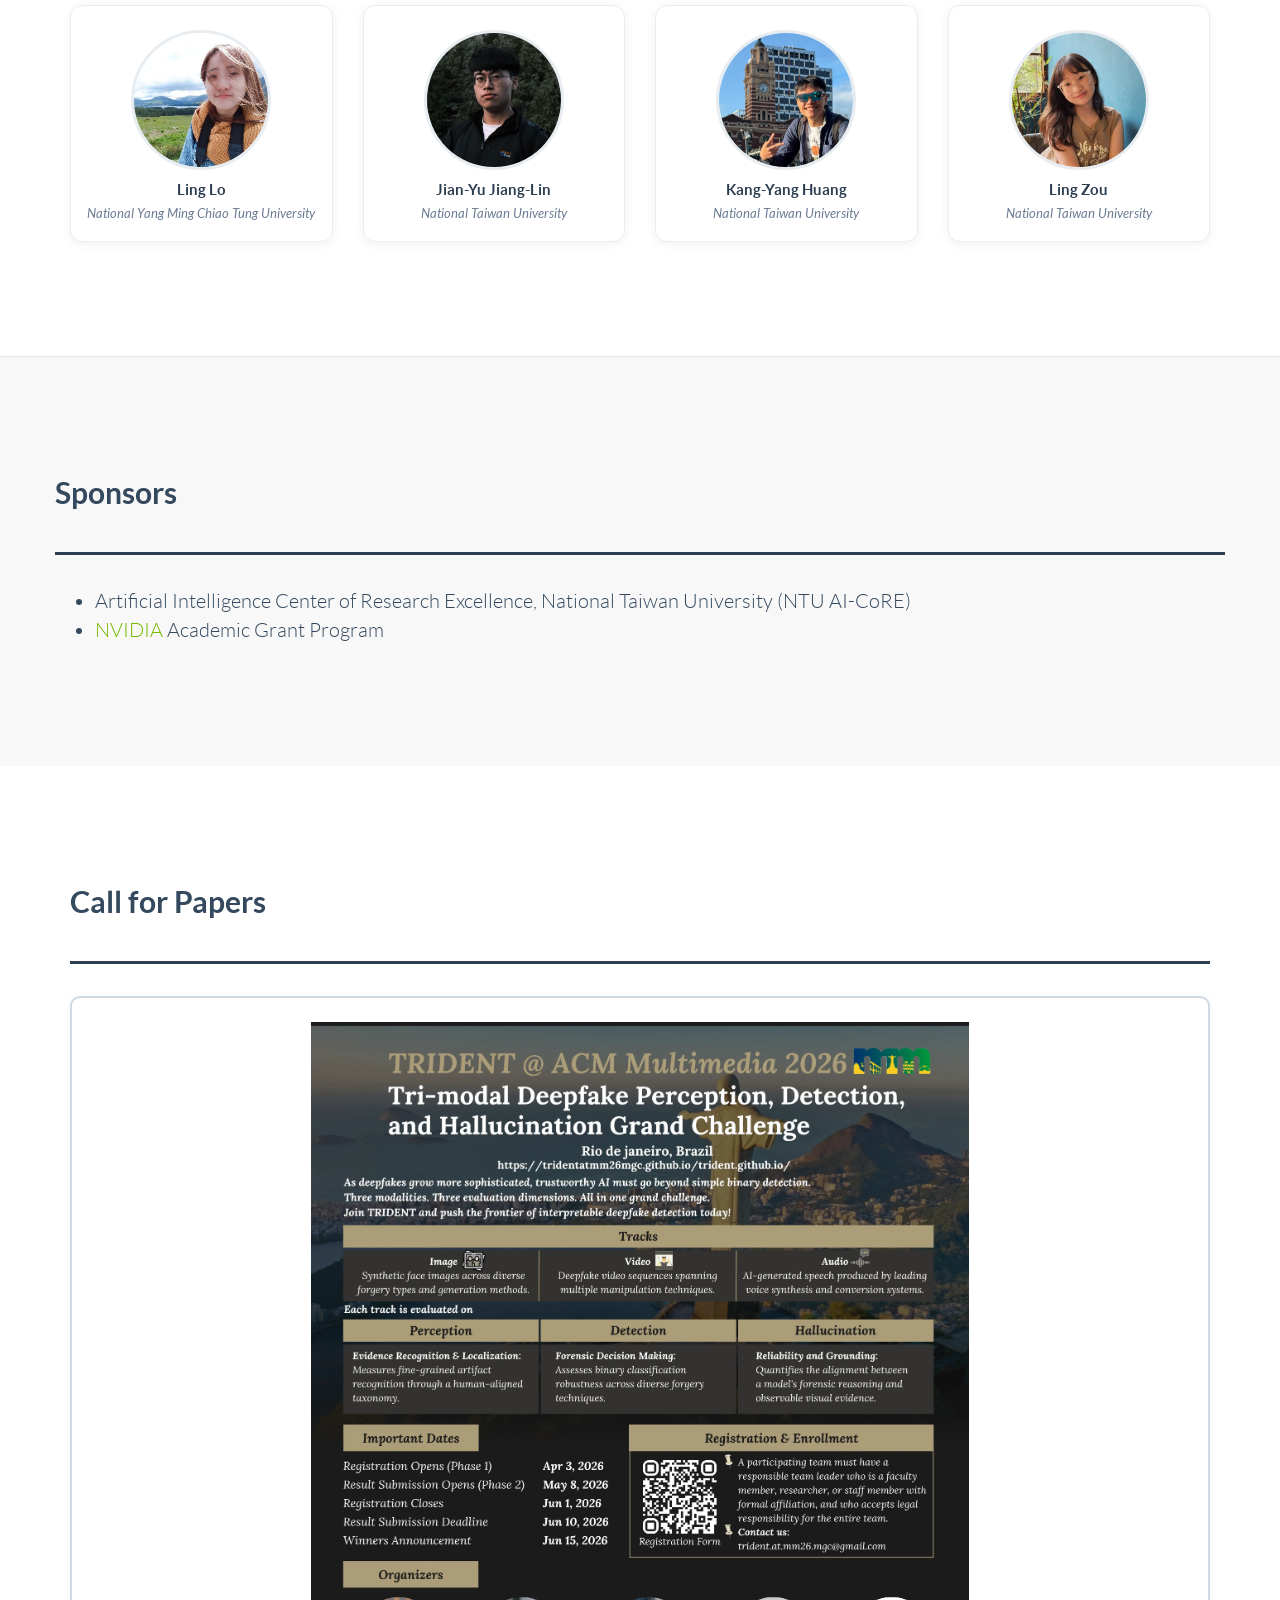
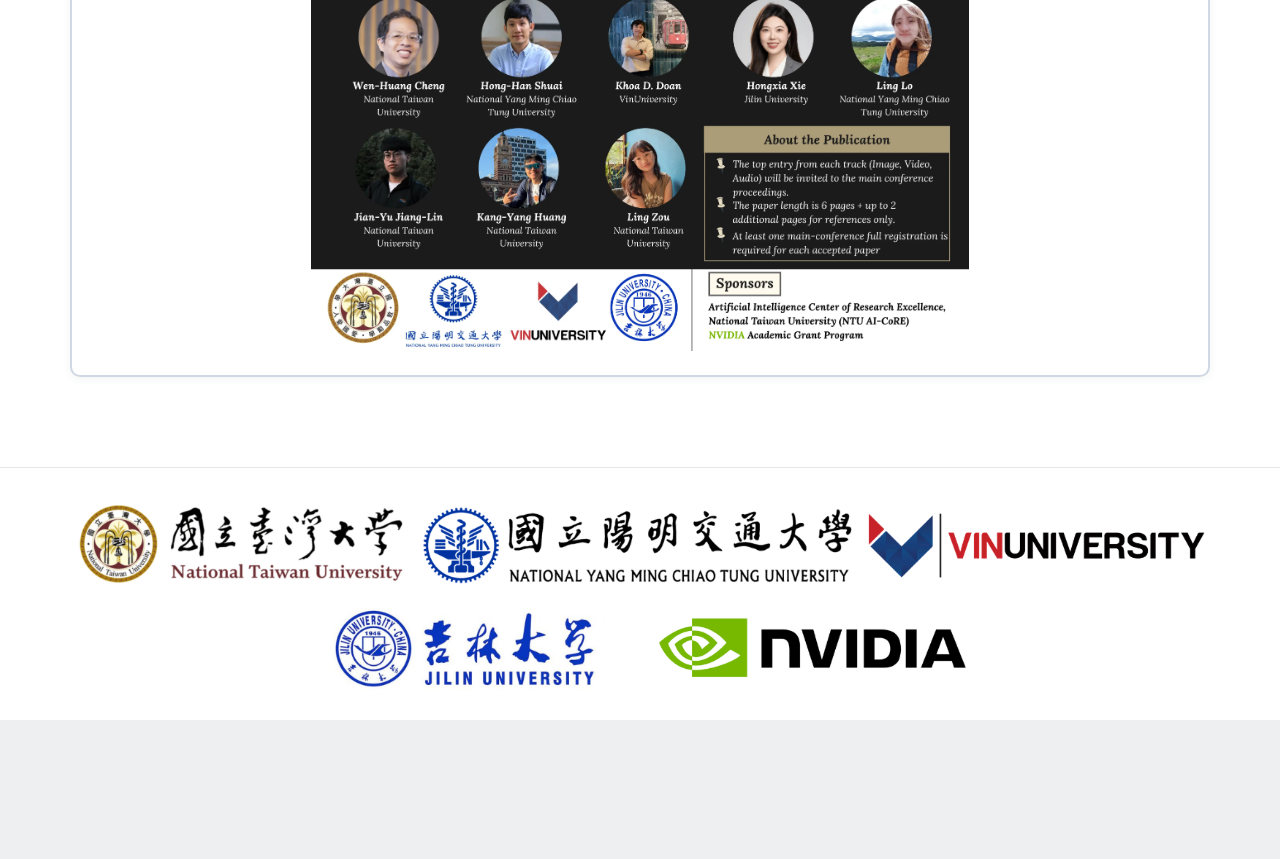
==== commit 4e2e78e9: "Optimize layout" ====
--- a/index.html
+++ b/index.html
@@ -346,7 +346,7 @@
     </div>
 
 	<!-- Registration -->
-	<div id="registration" class="content-section-b">
+	<div id="registration" class="content-section-a">
 		<div class="container">
 			<div class="section-header section-header-left">
 				<h3 class="section-heading">Registration</h3>
@@ -364,7 +364,7 @@
 
 
 	<!-- Procedure -->
-	<div id="procedure" class="content-section-a">
+	<div id="procedure" class="content-section-b">
 		<div class="container">
 			<div class="section-header section-header-left">
 				<h3 class="section-heading">Procedure</h3>
@@ -545,7 +545,7 @@
     </div>
 
 	<!-- Program Committee -->
-    <div id ="sponsors" class="content-section-b" style="border-top: 0">
+    <div id ="sponsors" class="content-section-a" style="border-top: 0">
         <div class="container">			
             <div class="row">				
                 <div class="wow fadeInLeftBig" data-animation-delay="200">
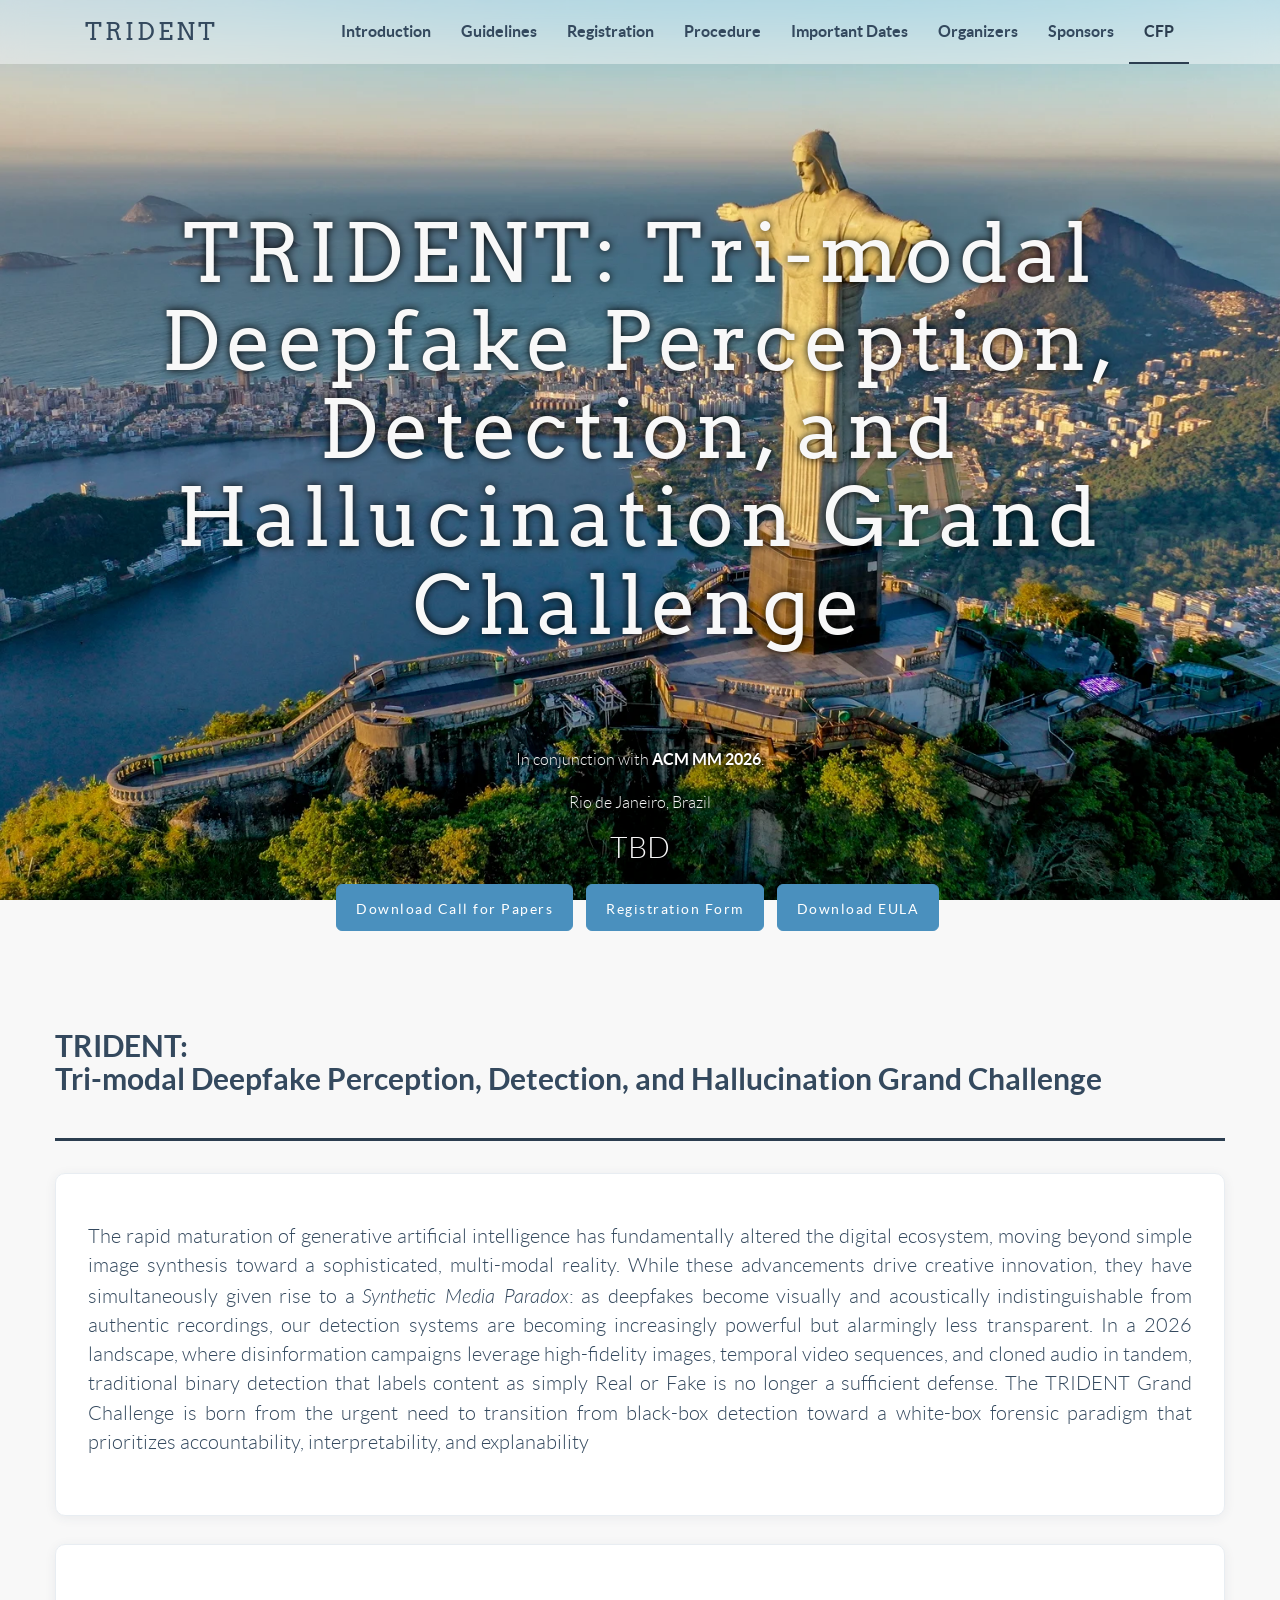
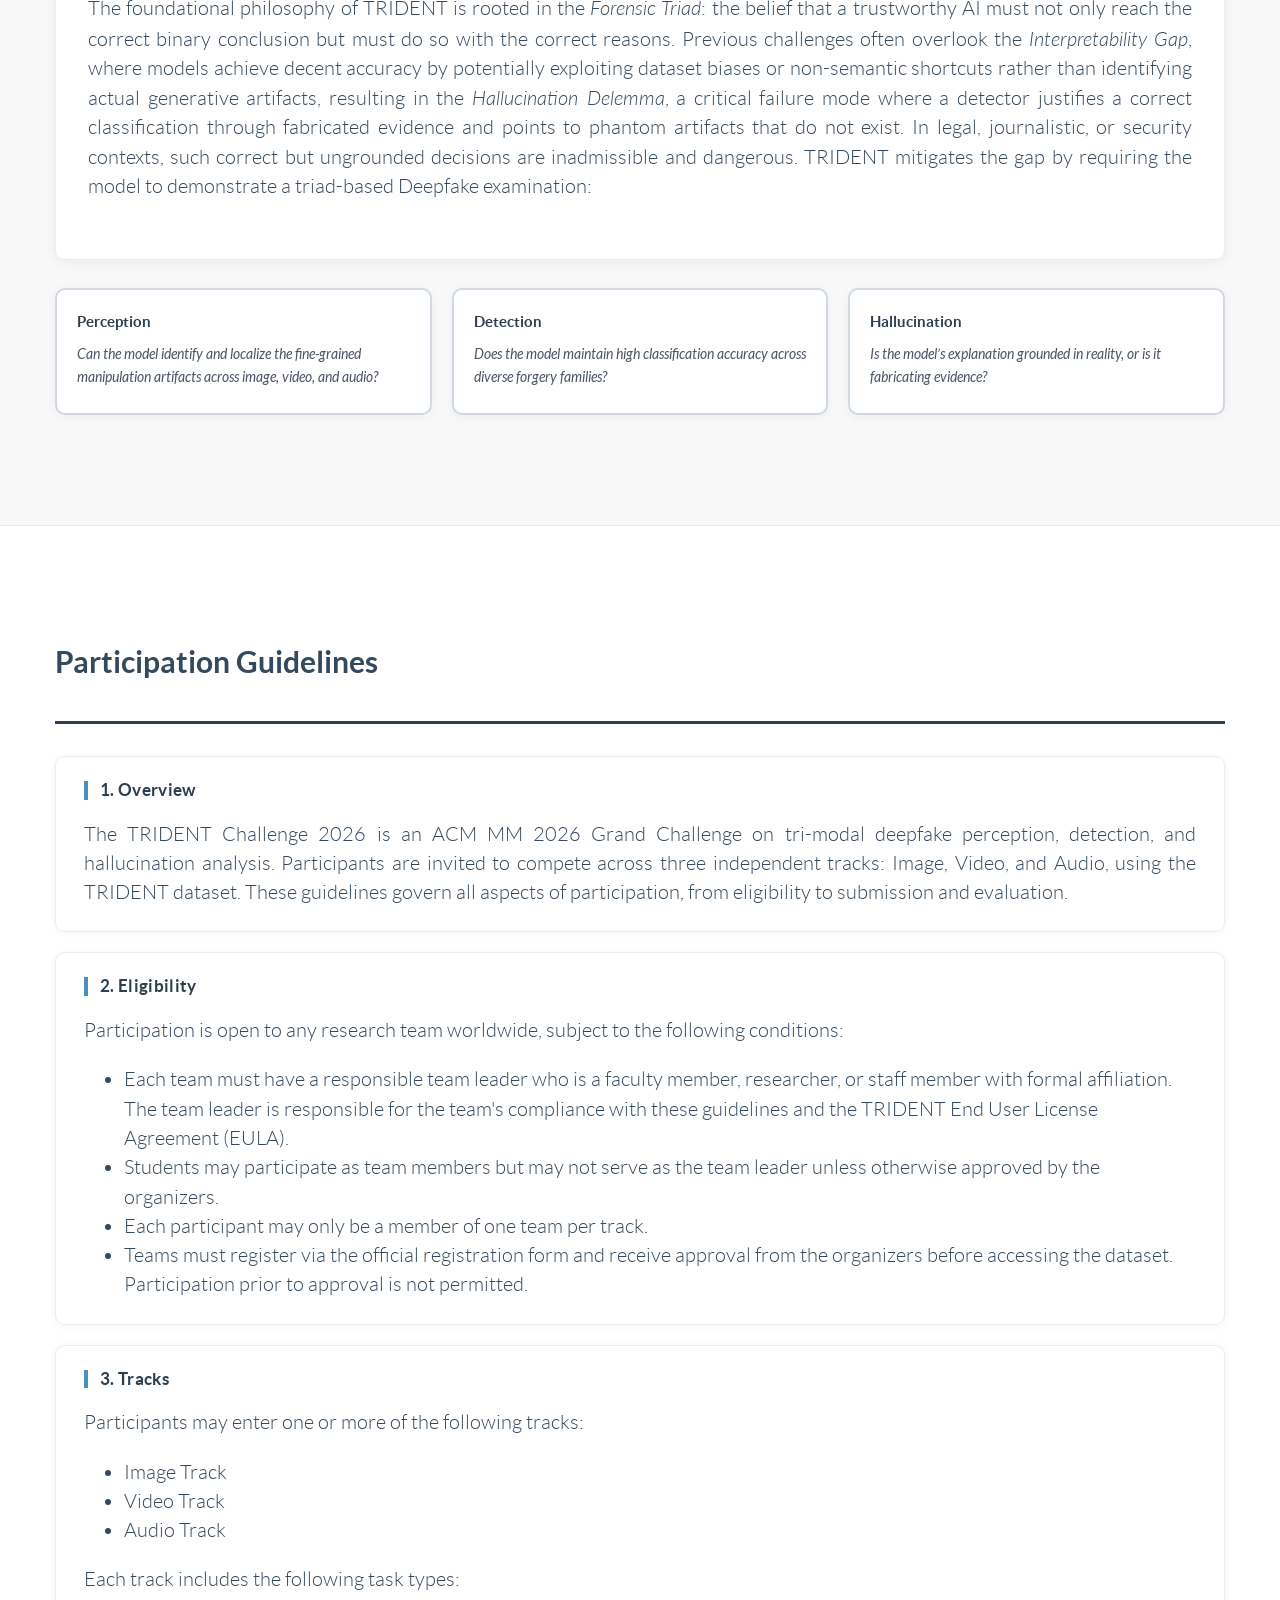
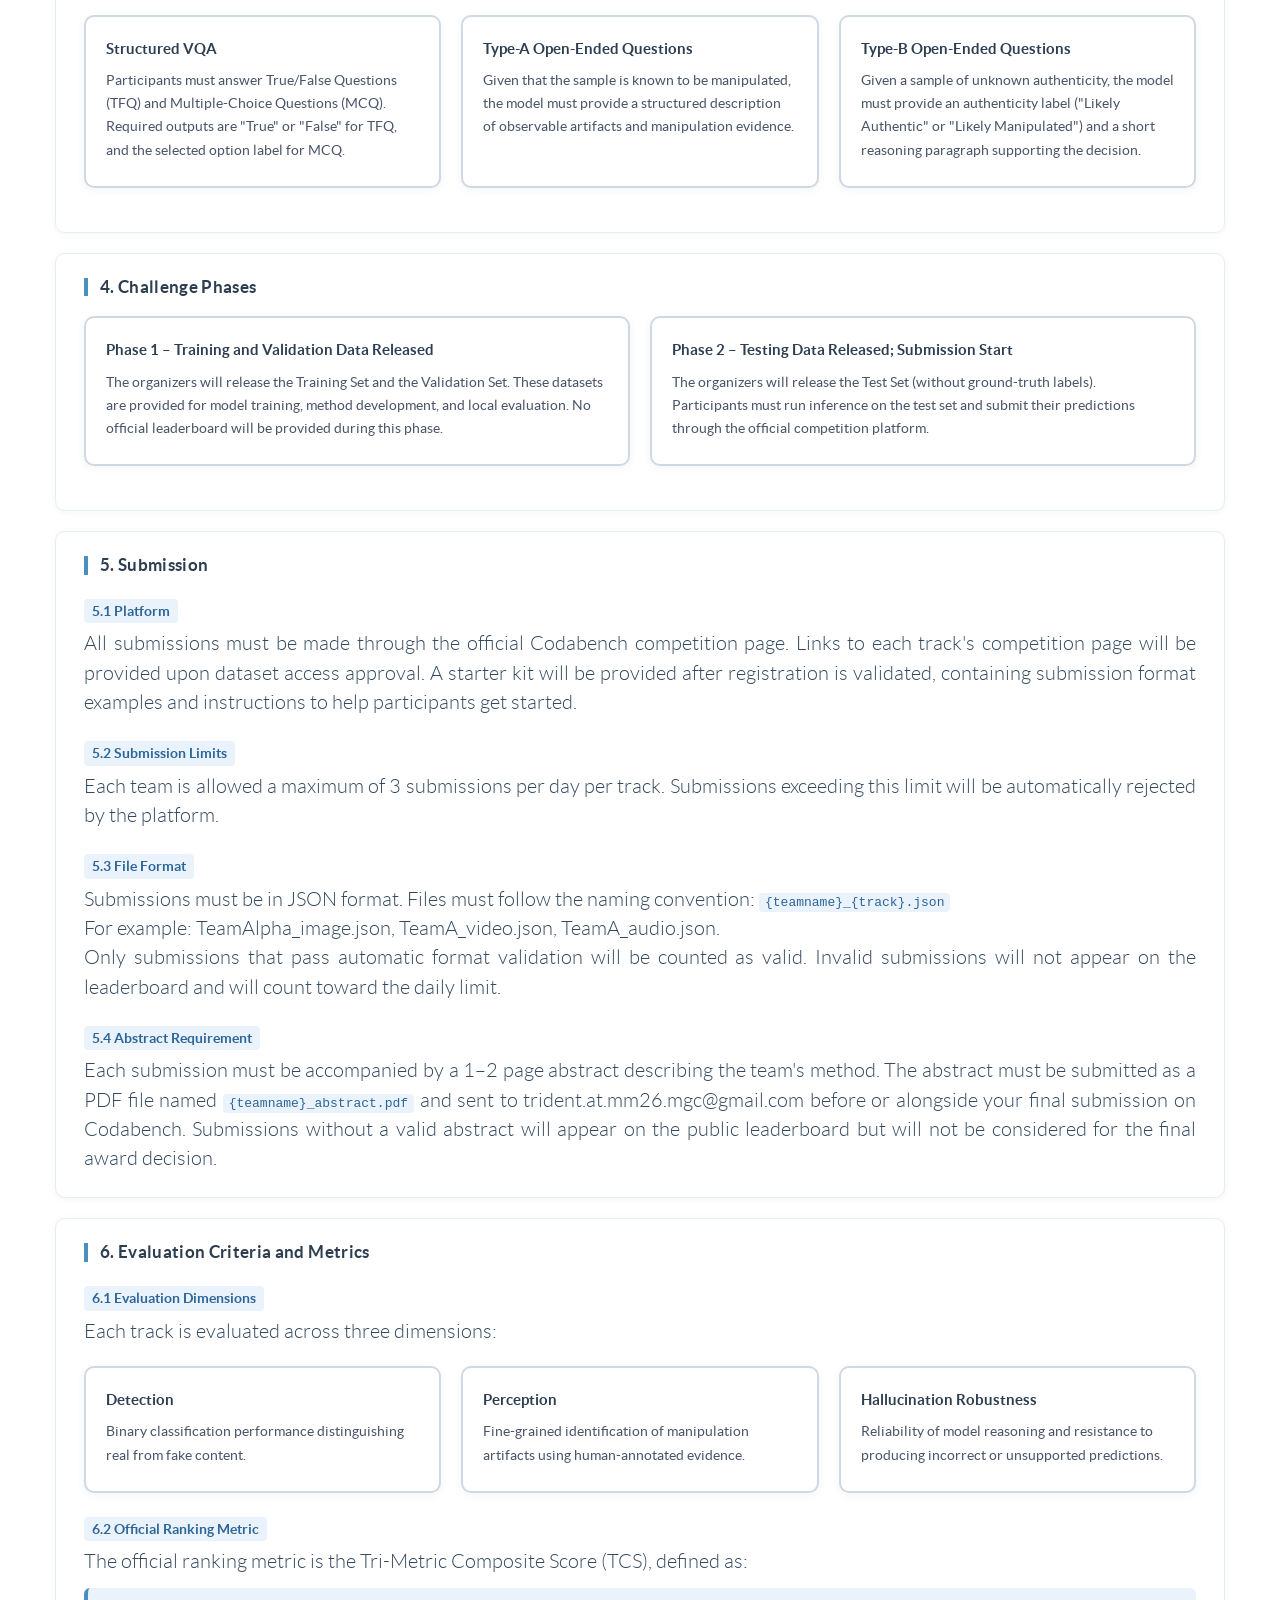
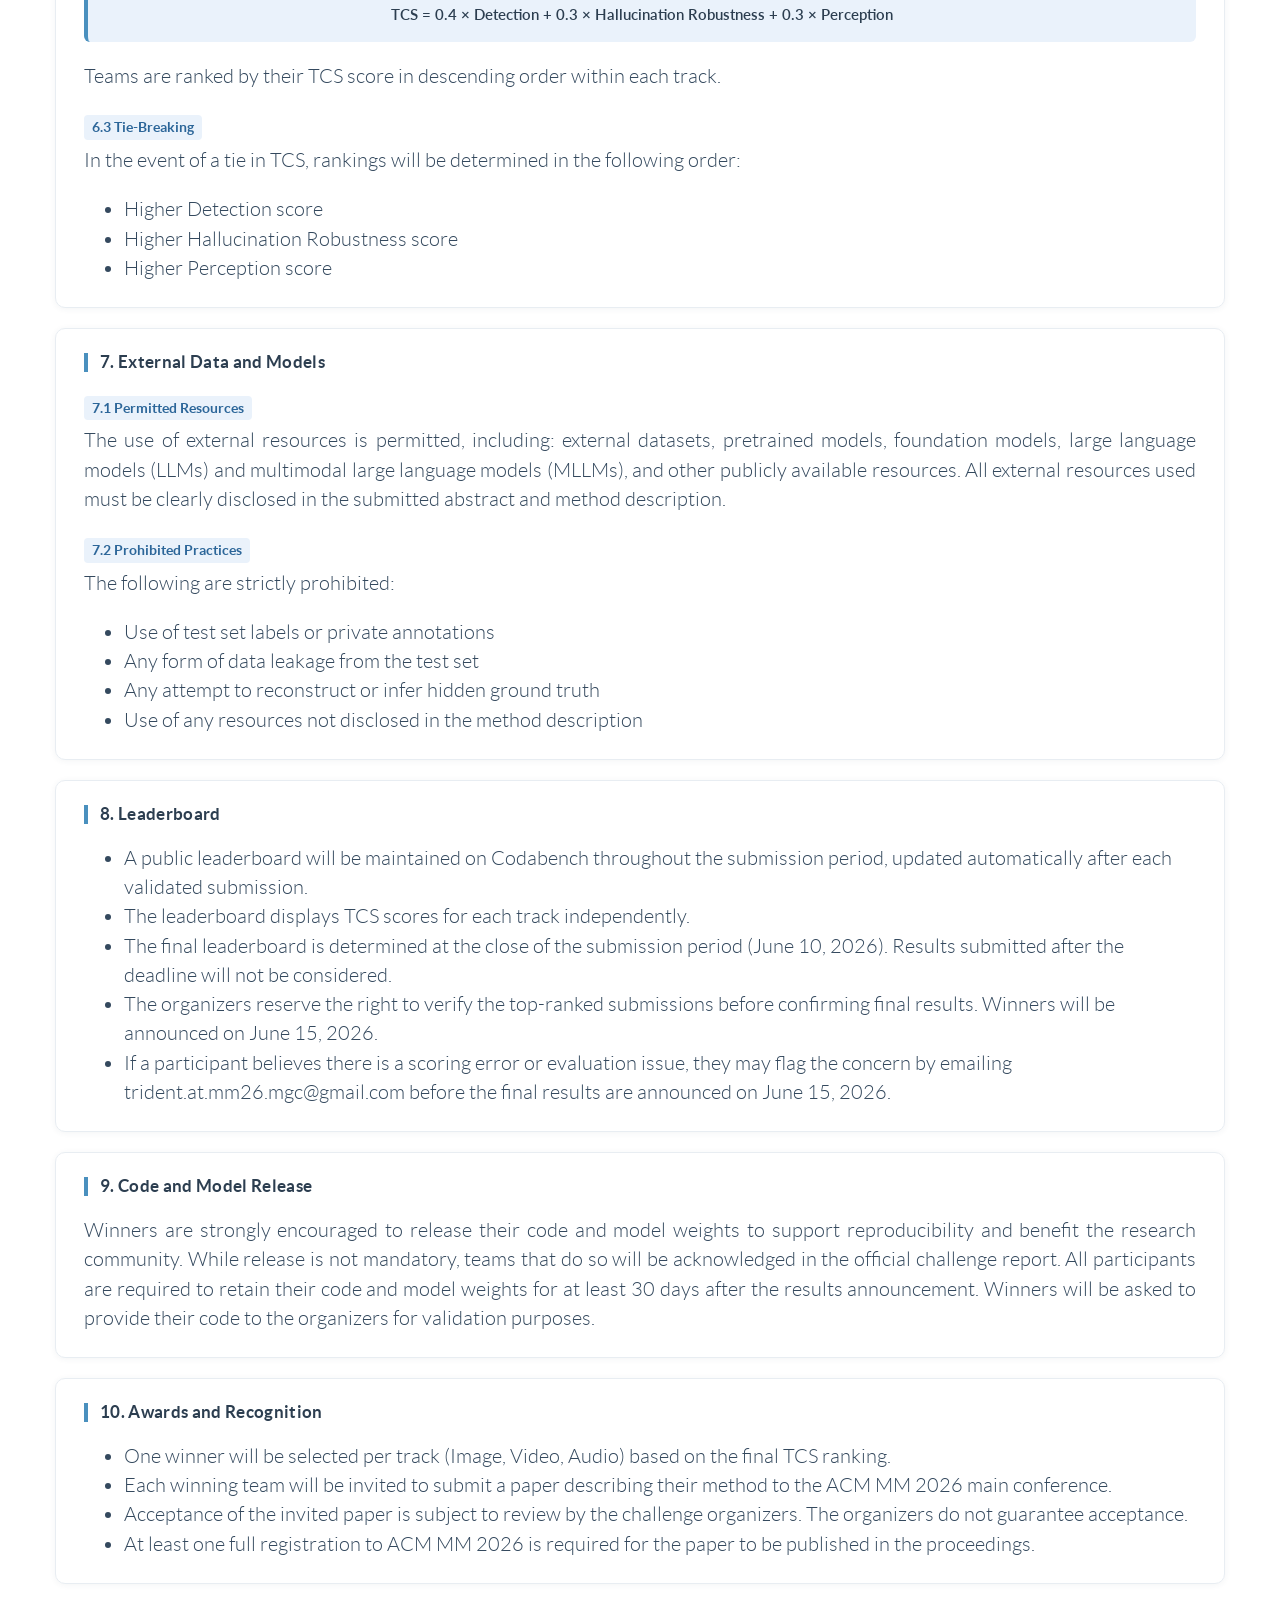
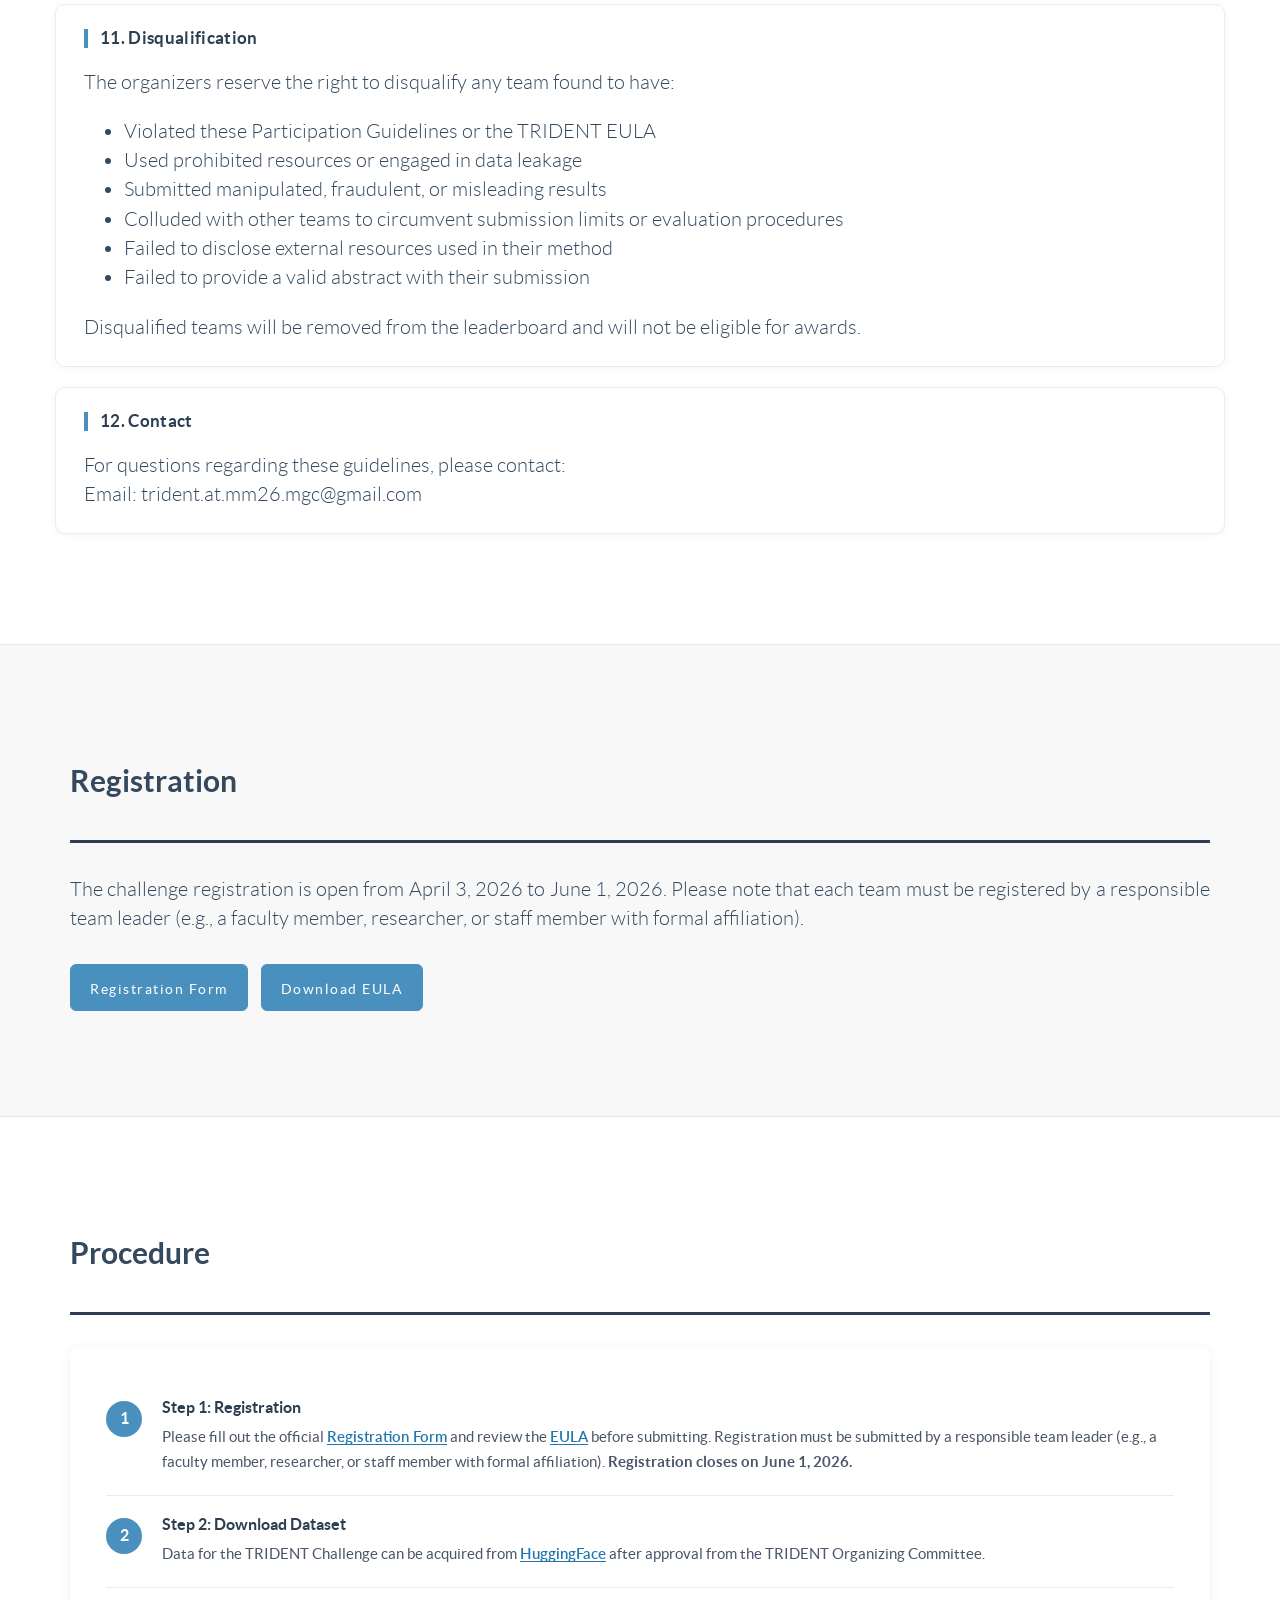
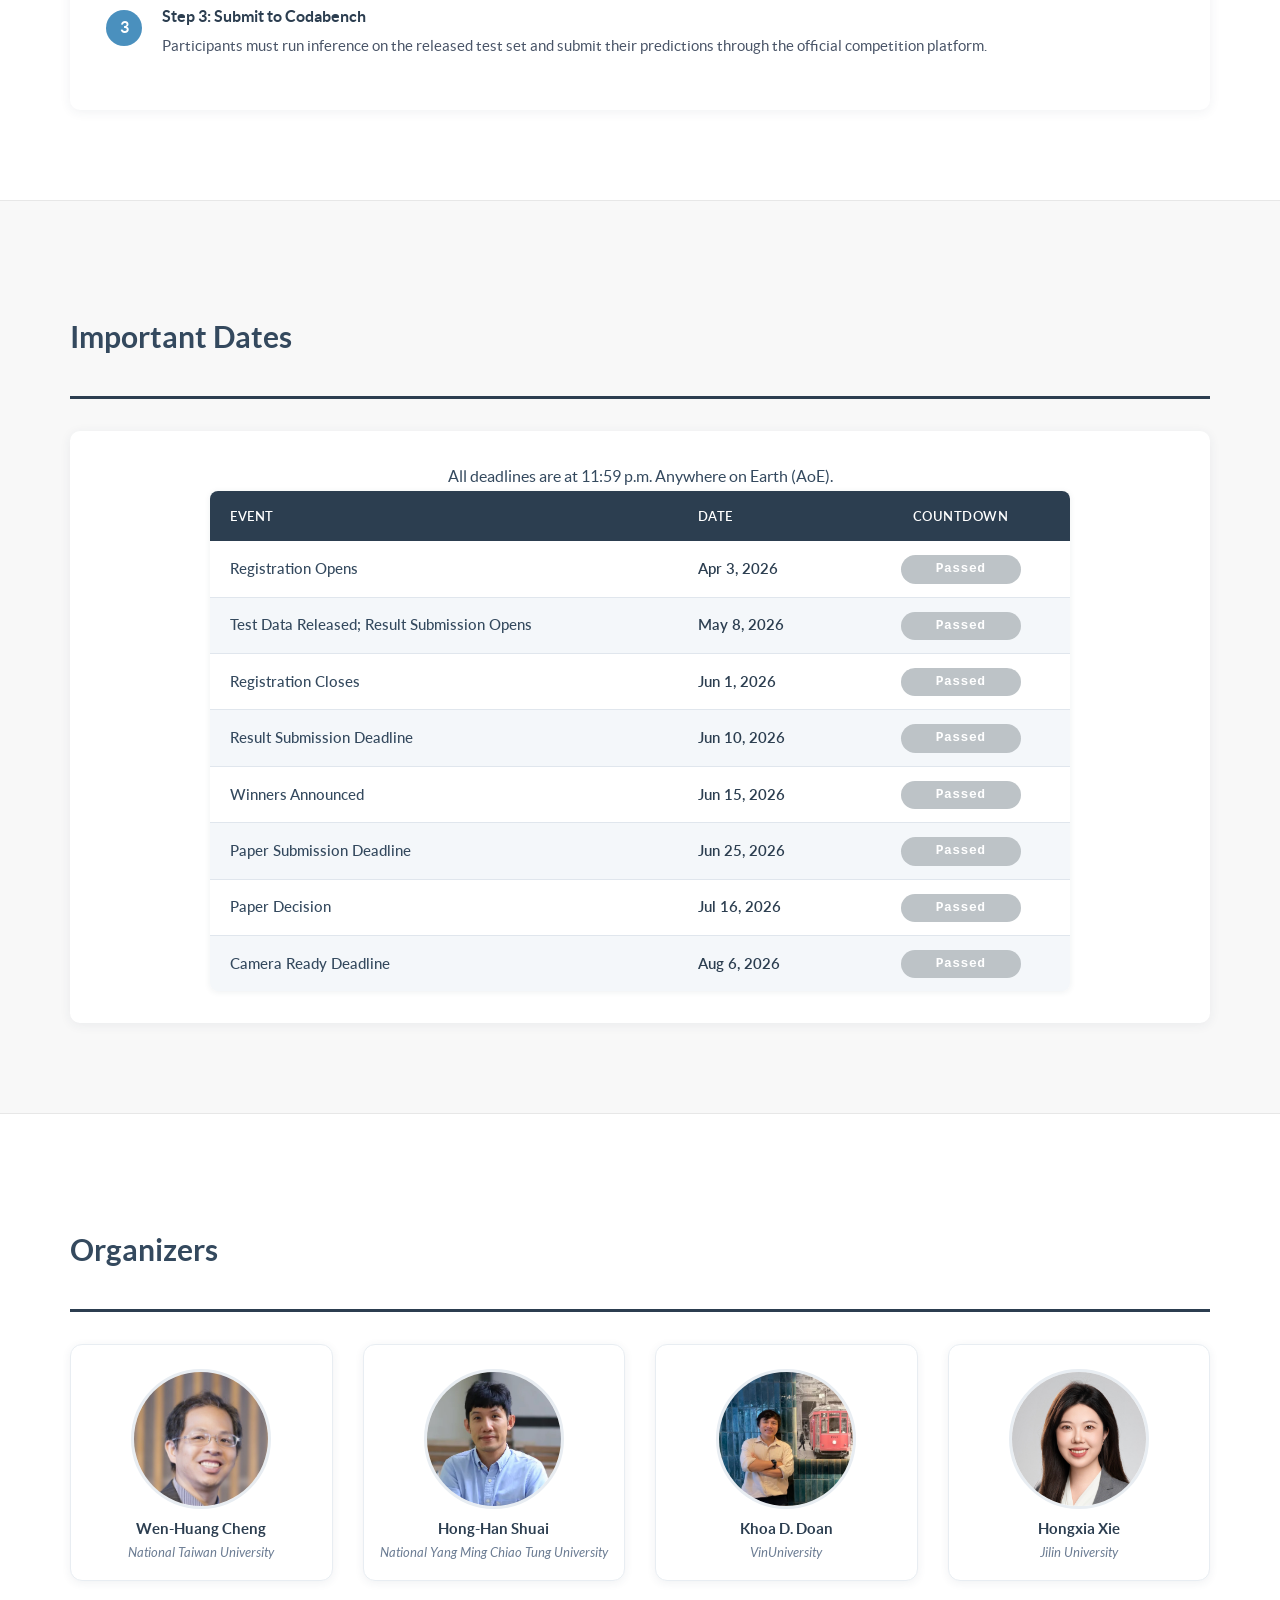
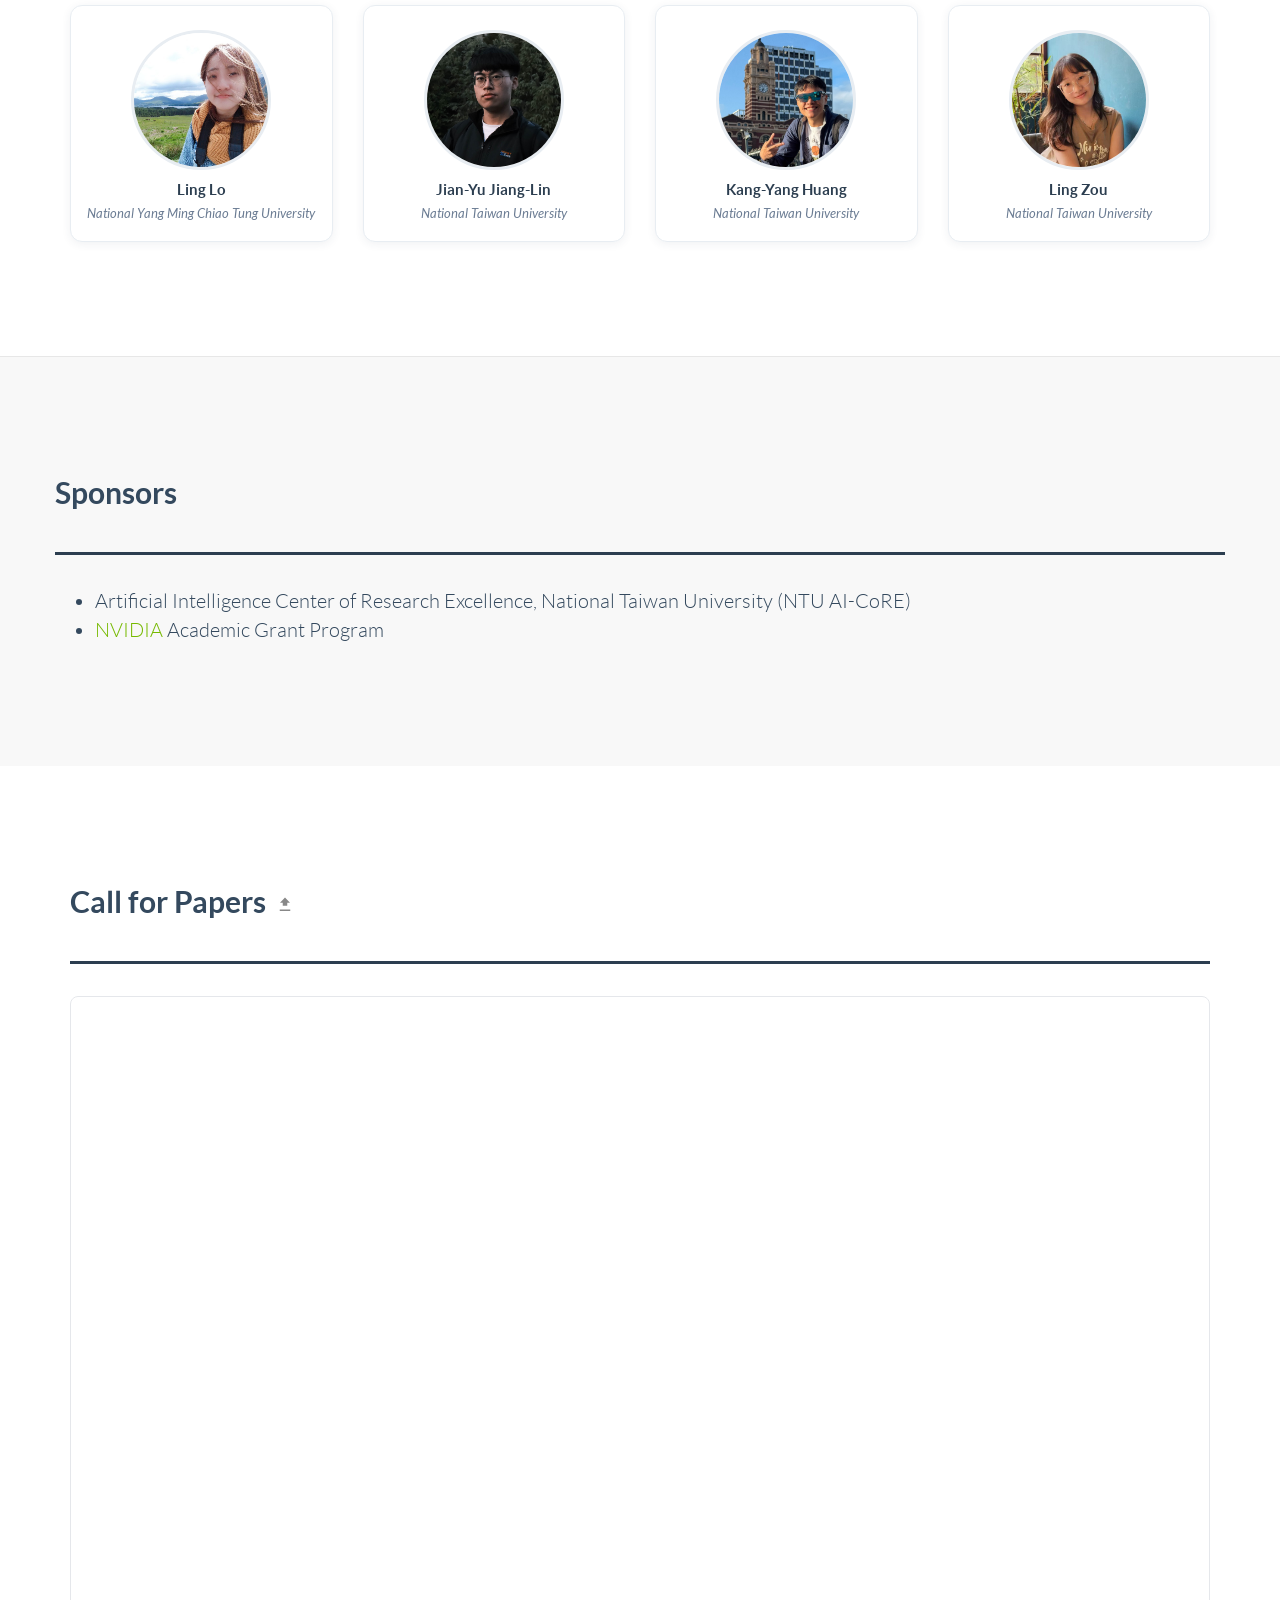
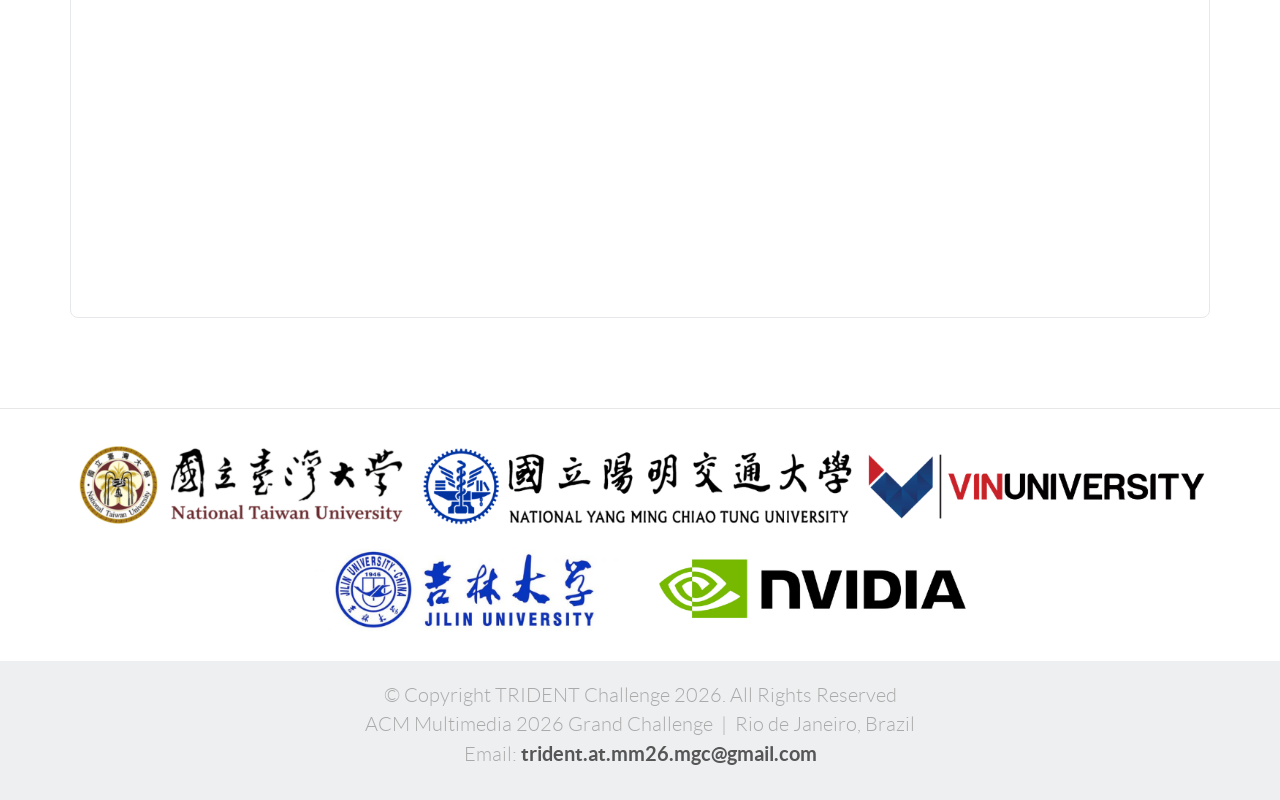
==== commit 360439ba: "Embed CFP as PDF iframe with download link Co-Authored-By: Claude Sonnet 4.6 <noreply@anthropic.com>" ====
--- a/index.html
+++ b/index.html
@@ -567,10 +567,10 @@
 		<div class="container">
 			<div class="wow fadeInLeftBig" data-animation-delay="200">
 				<div class="section-header section-header-left">
-                        <h3 class="section-heading">Call for Papers</h3>
+                        <h3 class="section-heading">Call for Papers <a href="CFP.pdf" target="_blank" class="cfp-download" title="Download PDF"><svg viewBox="0 0 24 24" width="18" height="18" fill="currentColor"><path d="M5 20h14v-2H5v2zm7-18L5.33 9h3.67v4h6V9h3.67L12 2z"/></svg></a></h3>
                     </div>
-				<div class="task-card" style="margin-top: 2em; text-align: center;">
-					<img src="img/CFP.webp" alt="Call for Papers" loading="lazy" style="max-width: 60%; height: auto;">
+				<div class="cfp-embed">
+					<iframe src="CFP.pdf" title="Call for Papers"></iframe>
 				</div>
 			</div>
 		</div>
--- a/css/custom.css
+++ b/css/custom.css
@@ -150,6 +150,33 @@
     .task-card-row {
         flex-direction: column;
     }
+}
+
+/* ── CFP PDF embed ───────────────────────────────────────────── */
+.cfp-embed {
+    width: 100%;
+    border: 1px solid #e5e7eb;
+    border-radius: 8px;
+    overflow: hidden;
+    margin-top: 2em;
+}
+
+.cfp-embed iframe {
+    width: 100%;
+    height: 920px;
+    border: none;
+    display: block;
+}
+
+.section-heading .cfp-download {
+    display: inline-flex;
+    align-items: center;
+    margin-left: 0.4rem;
+    color: #888;
+    vertical-align: middle;
+}
+.section-heading .cfp-download:hover {
+    color: #2563eb;
 }
 
 /* ── Section header (Important Dates) ────────────────────────── */
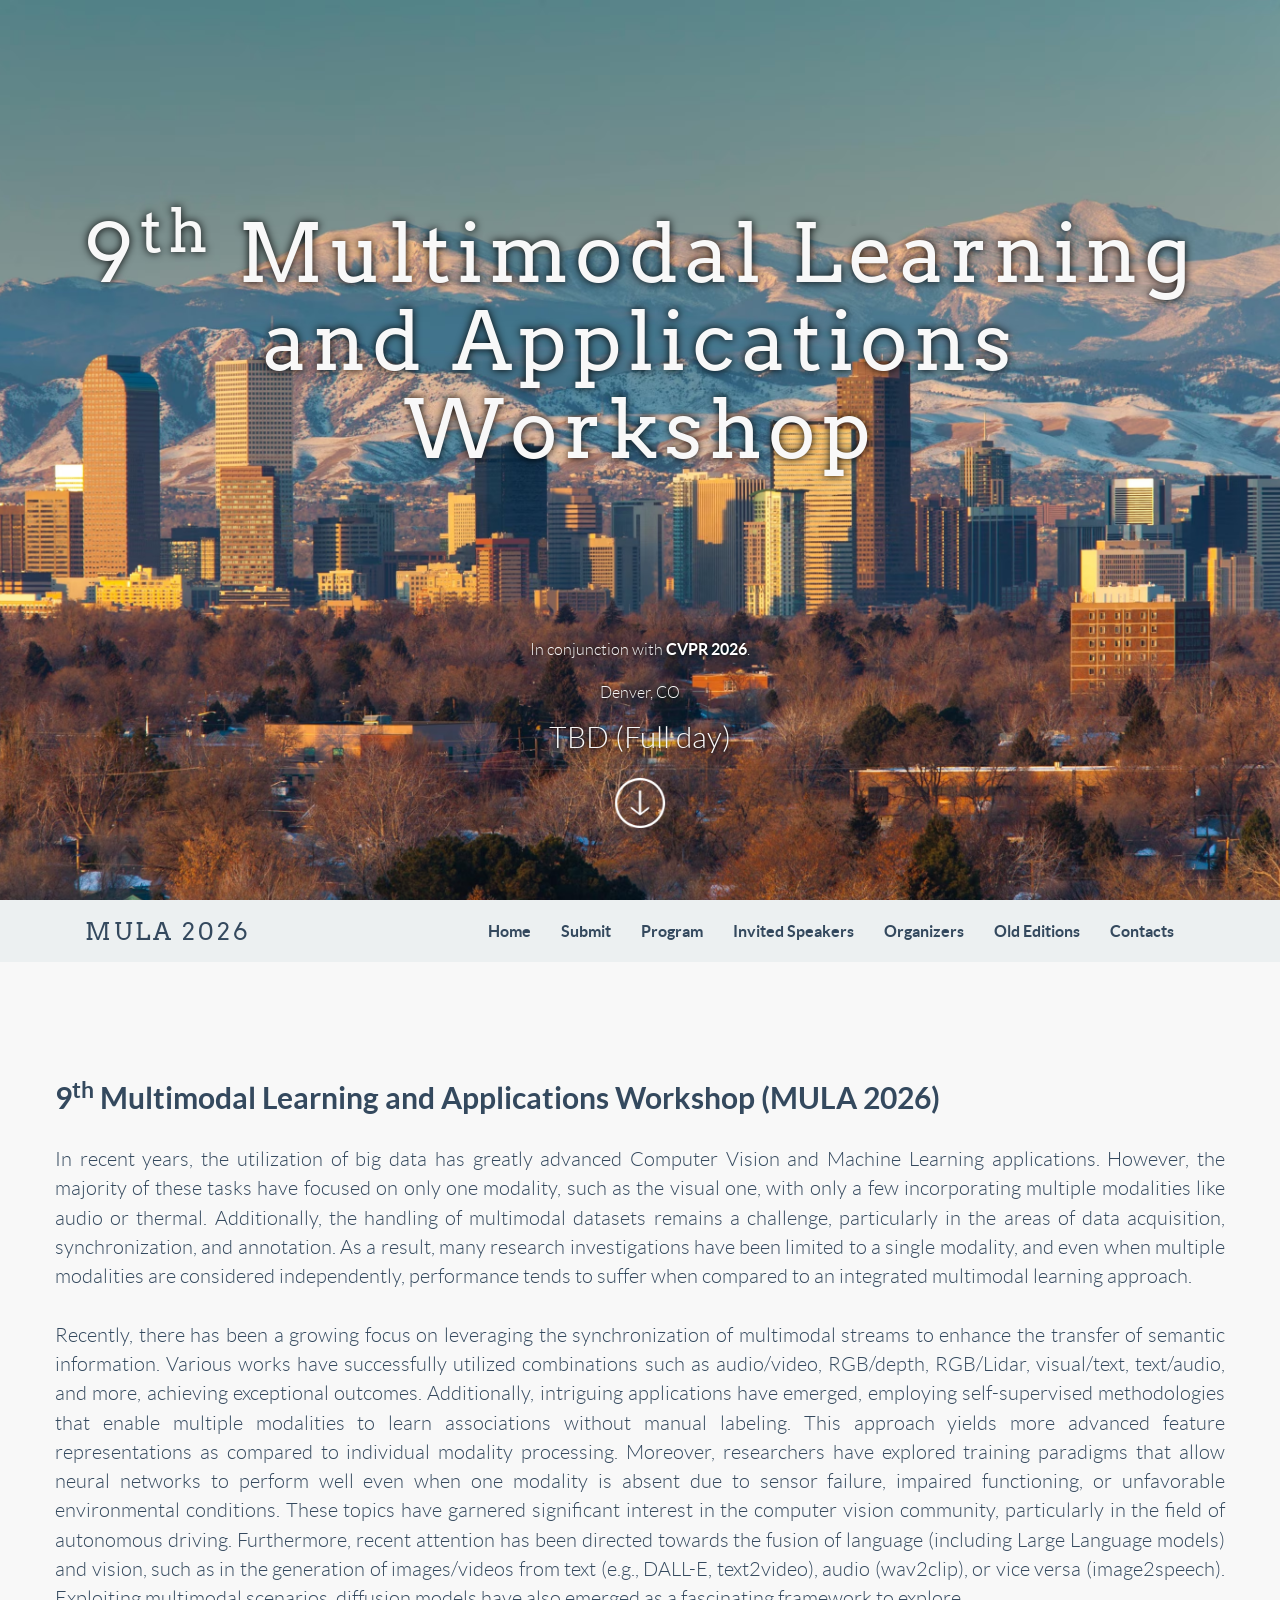
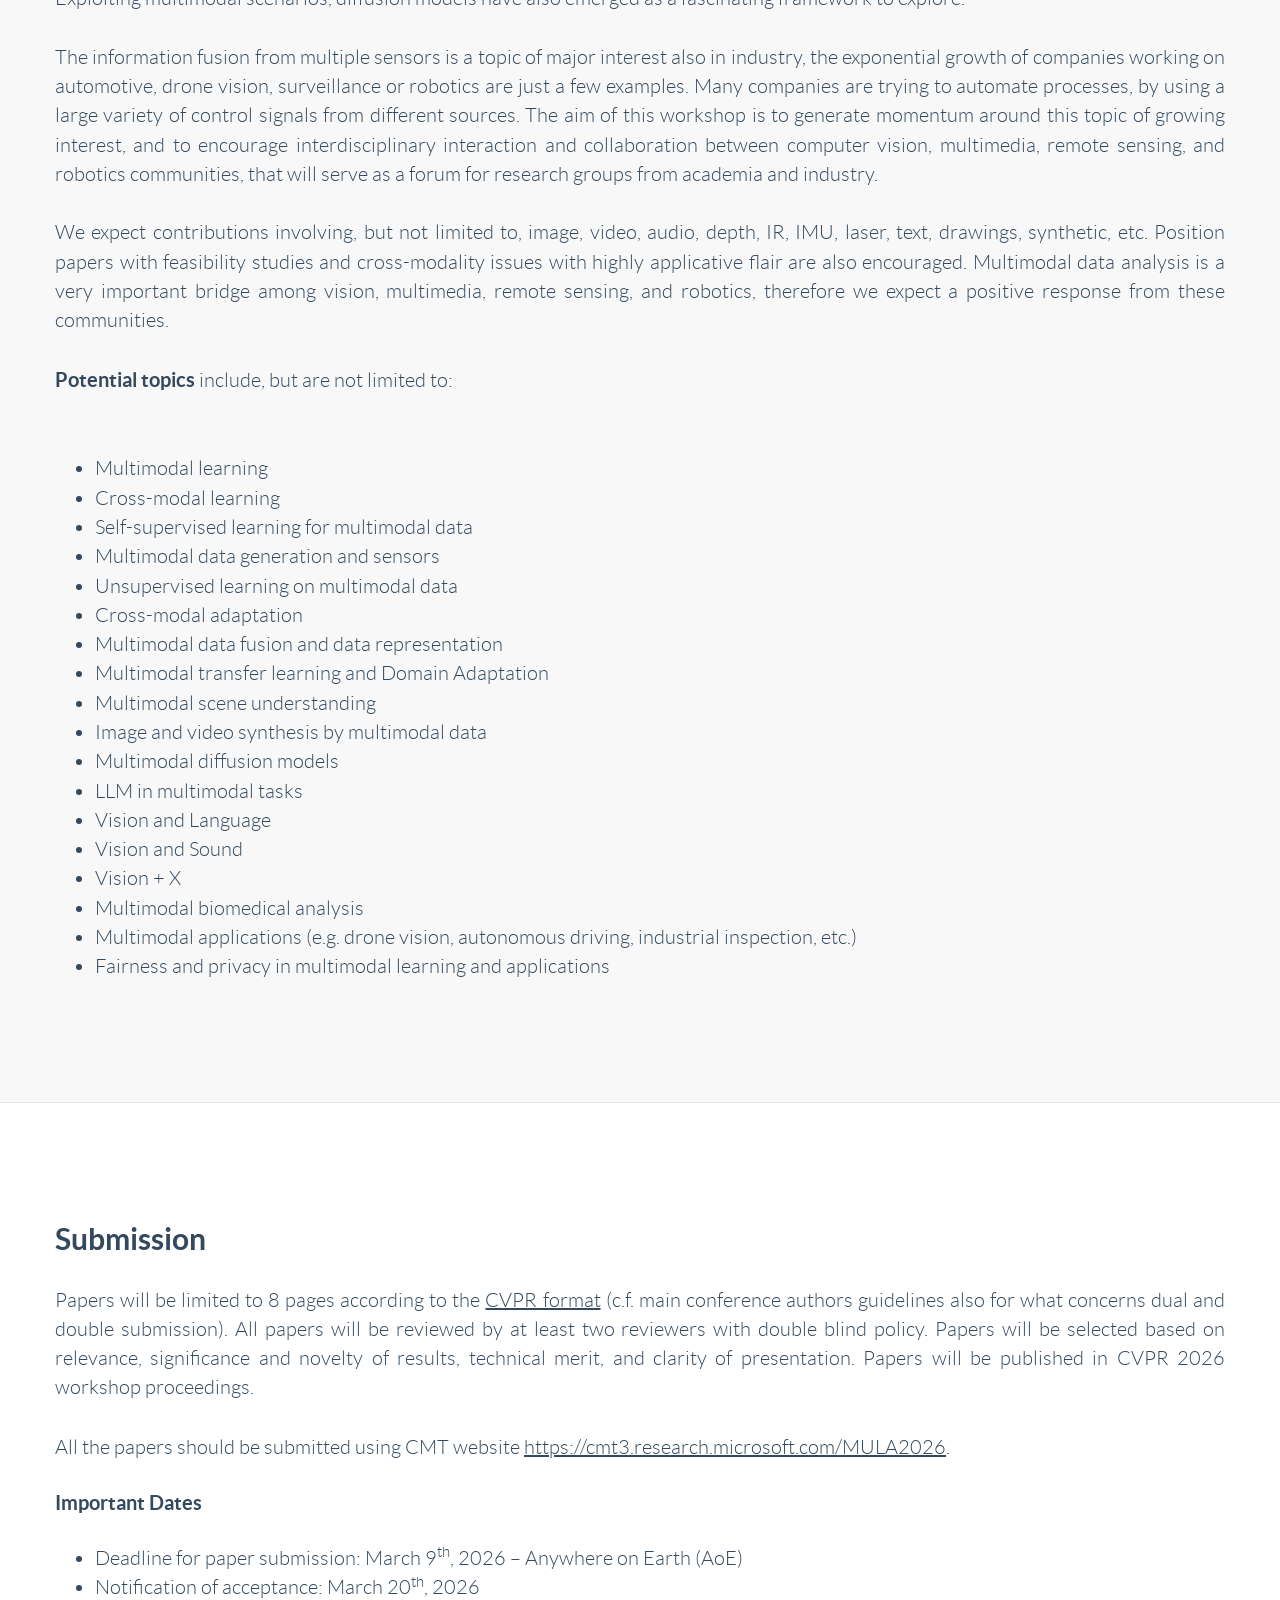
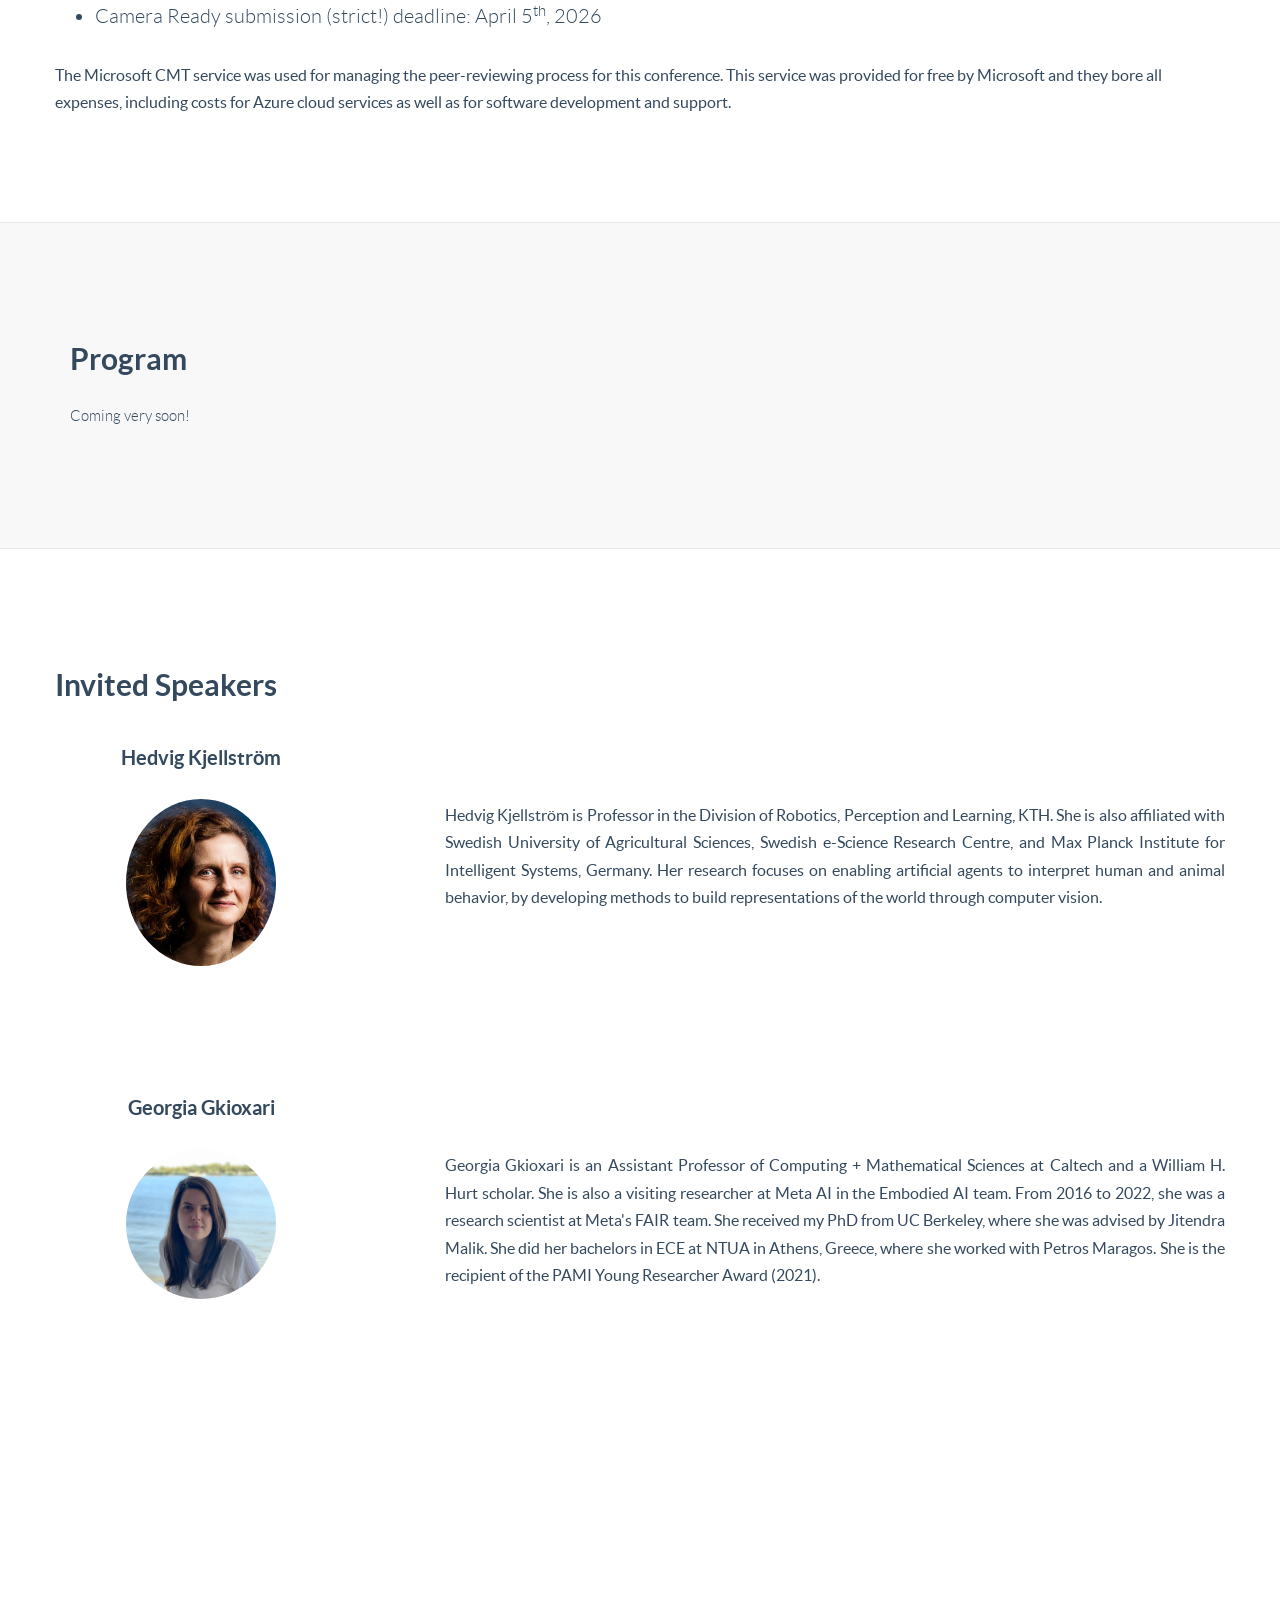
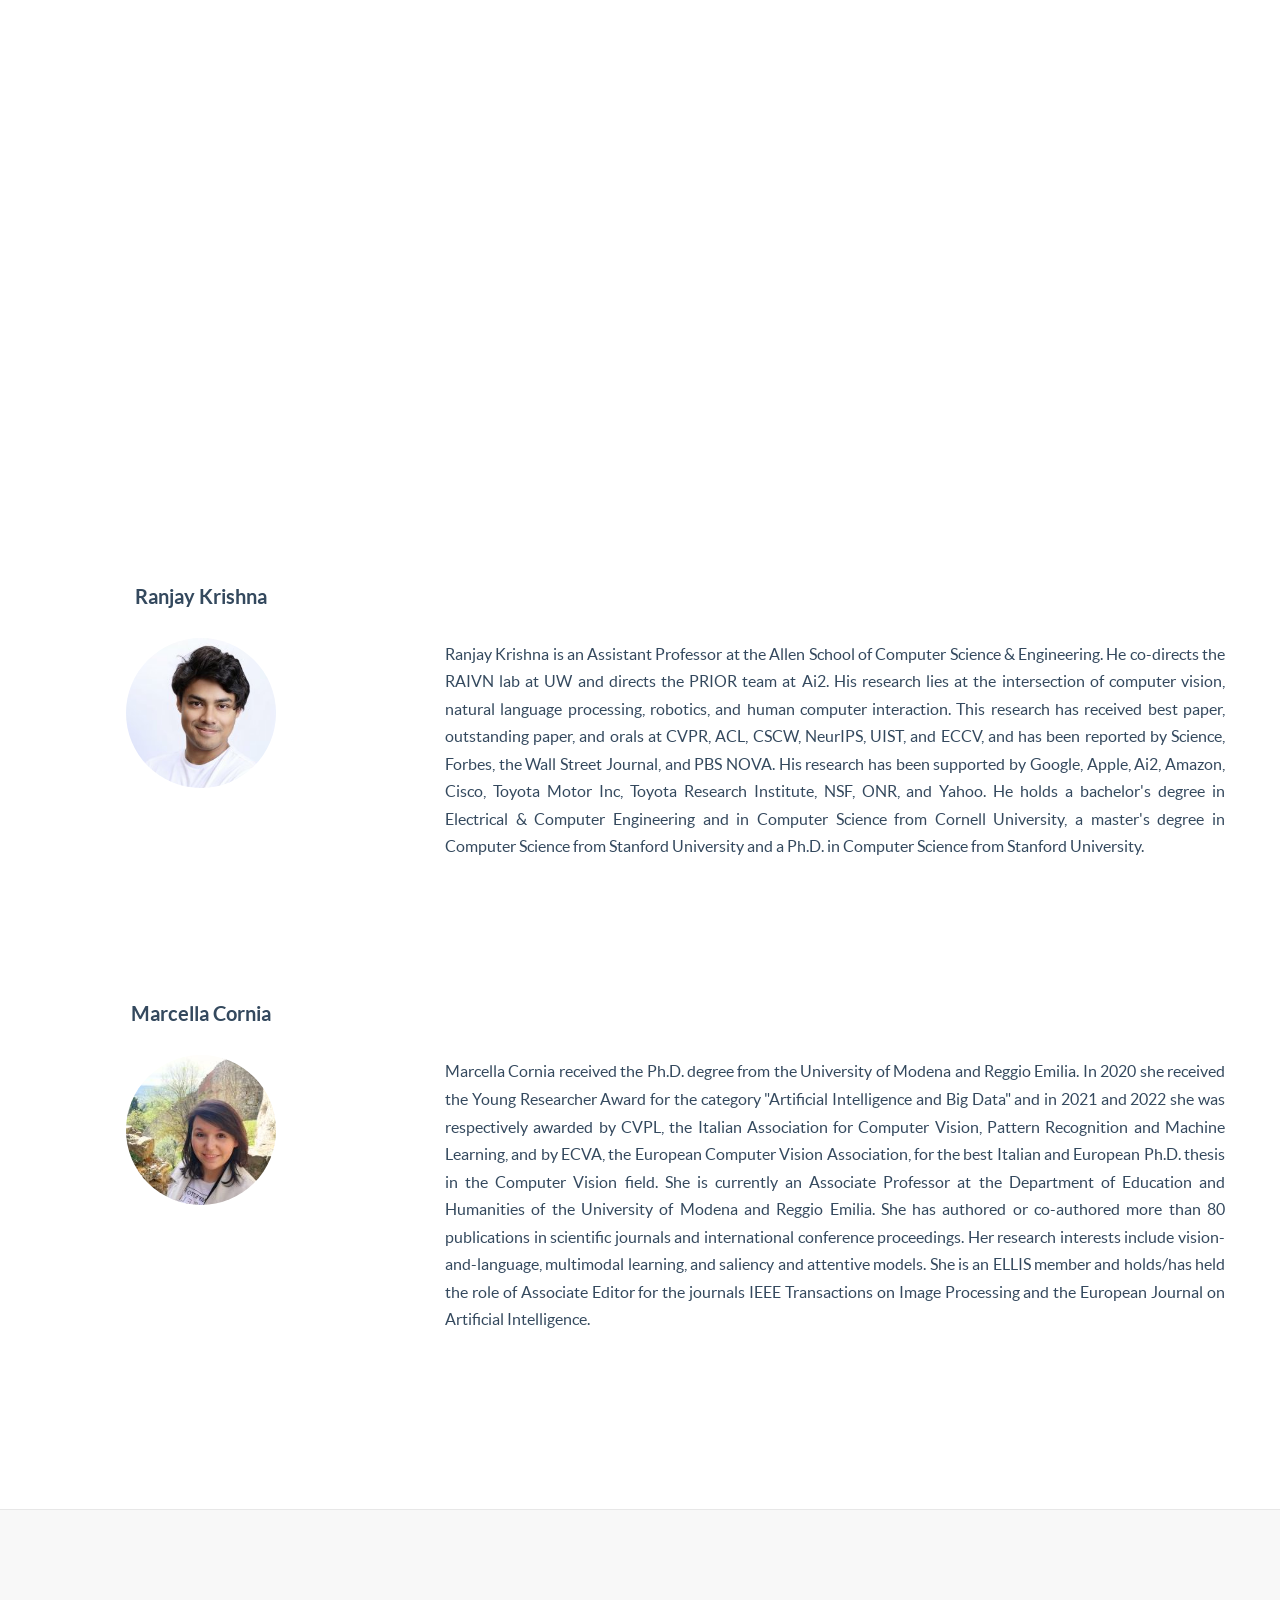
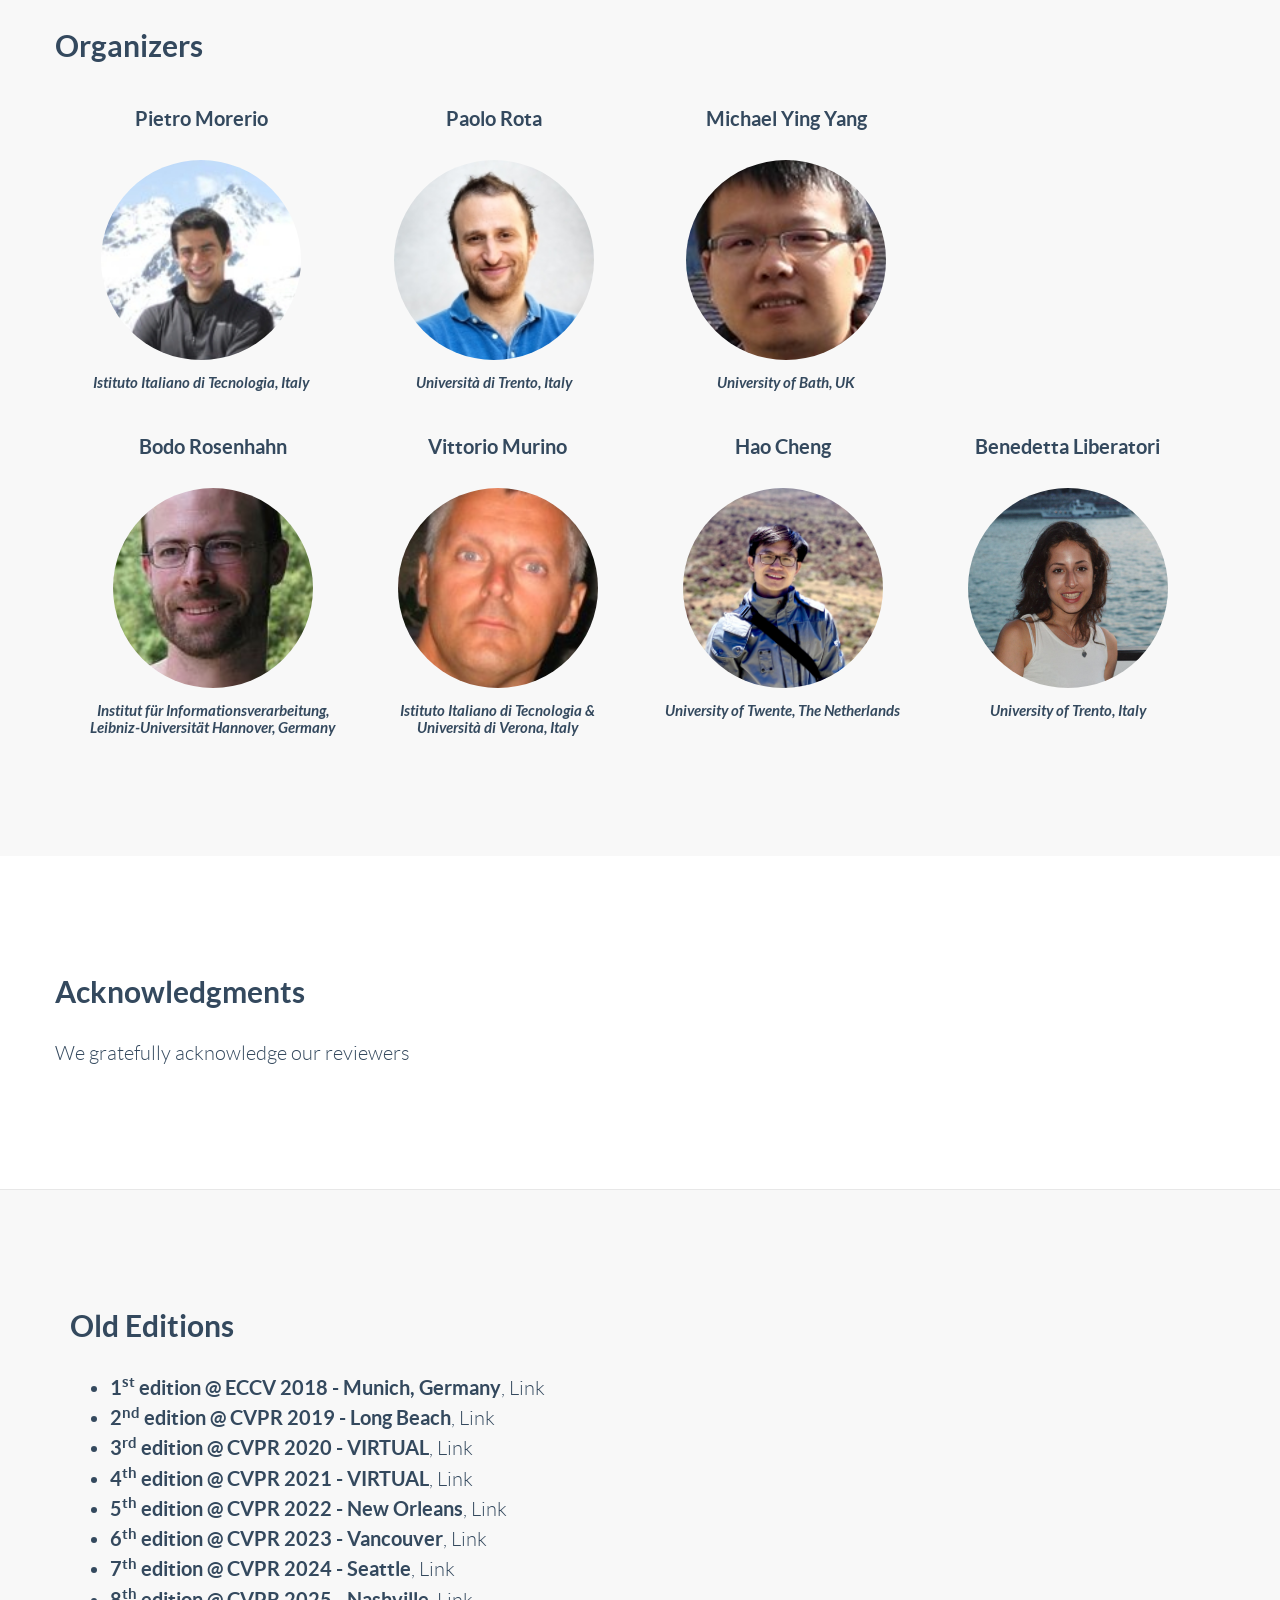
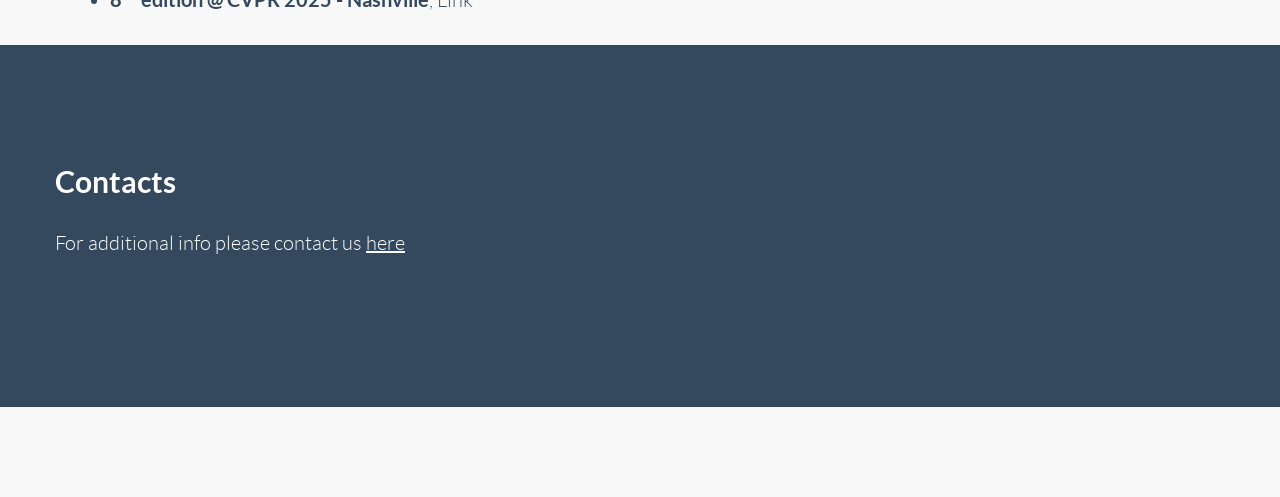
==== commit 1004a609: "Initial commit" ====
--- a/index.html
+++ b/index.html
@@ -8,10 +8,10 @@
 <head>
     <meta charset="utf-8">
     <meta name="viewport" content="width=device-width, user-scalable=no, initial-scale=1.0, minimum-scale=1.0, maximum-scale=1.0">
-    <meta name="description" content="TRIDENT: Tri-modal Deepfake Perception, Detection, and Hallucination Grand Challenge">
+    <meta name="description" content="Ninth Multimodal Learning and Applications Workshop ">
     <meta name="author" content="">
 
-    <title>TRIDENT@ACM MM 2026</title>
+    <title>MULA 2026</title>
 
     <!-- Bootstrap core CSS -->
     <link href="css/bootstrap.min.css" rel="stylesheet">
@@ -58,19 +58,26 @@
 	<!-- FullScreen -->
     <div class="intro-header-2026">
 		<div class="col-xs-12 text-center abcen1">
-			<h1 class="h1_home wow fadeIn" data-wow-delay="0.4s" style="text-shadow: 0 0 8px #000000;">TRIDENT: Tri-modal Deepfake Perception, Detection, and Hallucination Grand Challenge</h1>
+			<h1 class="h1_home wow fadeIn" data-wow-delay="0.4s" style="text-shadow: 0 0 8px #000000;">9<sup>th</sup> Multimodal Learning and Applications Workshop</h1>
 			<h3 class="h3_home wow fadeIn" data-wow-delay="0.6s" style="text-shadow: 0px 0px 4px black, 0 0 25px black"> 
 				<br></br>
-				<!-- <br></br> -->
-				<p>In conjunction with <a style="color:white" href="https://2026.acmmm.org/" target="_blank"><b>ACM MM 2026</b></a>. </p> 
-				<p>Rio de Janeiro, Brazil</p> TBD
+				<br></br>
+				<p>In conjunction with <a style="color:white" href="https://cvpr.thecvf.com/" target="_blank"><b>CVPR 2026</b></a>. </p> 
+				<p>Denver, CO</p> TBD (Full day)
 				<!-- <p>Room: West 223-224</p> -->
 			</h3>
-			<ul class="list-inline intro-social-buttons" style="margin-top: 20px;">
-				<li><a href="CFP.pdf" target="_blank" class="btn btn-lg mybutton_cyano wow fadeIn" data-wow-delay="0.8s"><span class="network-name">Download Call for Papers</span></a></li>
-				<li><a href="https://forms.gle/fSStUa853ovsmsRQ9" target="_blank" class="btn btn-lg mybutton_cyano wow fadeIn" data-wow-delay="1.0s"><span class="network-name">Registration Form</span></a></li>
-				<li><a href="TRIDENT_EULA_updated.pdf" target="_blank" class="btn btn-lg mybutton_cyano wow fadeIn" data-wow-delay="0.8s"><span class="network-name">Download EULA</span></a></li>
-			</ul>
+			<!--ul class="list-inline intro-social-buttons">
+				<li><a href="https://twitter.com/galantiandrea" class="btn  btn-lg mybutton_cyano wow fadeIn" data-wow-delay="0.8s"><span class="network-name">Twitter</span></a>
+				</li>
+				<li id="download" ><a href="#downloadlink" class="btn  btn-lg mybutton_standard wow swing wow fadeIn" data-wow-delay="1.2s"><span class="network-name">Free Download</span></a>
+				</li>
+			</ul-->
+		</div>    
+        <!-- /.container -->
+		<div class="col-xs-12 text-center abcen wow fadeIn">
+			<div class="button_down "> 
+				<a class="imgcircle wow bounceInUp" data-wow-duration="1.5s"  href="#scope"> <img class="img_scroll" src="img/icon/circle.png" alt=""> </a>
+			</div>
 		</div>
     </div>
 	
@@ -84,23 +91,21 @@
 					<span class="icon-bar"></span>
 					<span class="icon-bar"></span>
 				</button>
-				<a class="navbar-brand" href="#home">TRIDENT</a>
+				<a class="navbar-brand" href="#home">MULA 2026</a>
 			</div>
 
 			<div class="collapse navbar-collapse navbar-right navbar-ex1-collapse">
 				<ul class="nav navbar-nav">
 					
-					<li class="menuItem"><a href="#intro">Introduction</a></li>
-					<li class="menuItem"><a href="#guidelines">Guidelines</a></li>
-					<li class="menuItem"><a href="#registration">Registration</a></li>
-					<li class="menuItem"><a href="#procedure">Procedure</a></li>
-					<li class="menuItem"><a href="#dates">Important Dates</a></li>
-					<!-- <li class="menuItem"><a href="#invited">Invited Speakers</a></li> -->
+					<li class="menuItem"><a href="#scope">Home</a></li>
+					<li class="menuItem"><a href="#submit">Submit</a></li>
+					<li class="menuItem"><a href="#program">Program</a></li>
+					<li class="menuItem"><a href="#invited">Invited Speakers</a></li>
 					<li class="menuItem"><a href="#organizers">Organizers</a></li>	
-					<li class="menuItem"><a href="#sponsors">Sponsors</a></li>
-					<li class="menuItem"><a href="#cfp">CFP</a></li>
-					<!-- <li class="menuItem"><a href="#old_editions">Old Editions</a></li> -->
-					<!-- <li class="menuItem"><a href="#contacts">Contacts</a></li> -->
+					 <!-- <li class="menuItem"><a href="#sponsors">Sponsors</a></li>					  -->
+					<li class="menuItem"><a href="#old_editions">Old Editions</a></li>
+					<li class="menuItem"><a href="#contacts">Contacts</a></li>
+					<!-- <li class="menuItem"><a href="#special_issue">IJCV Special Issue</a></li> -->
 					
 				</ul>
 			</div>
@@ -109,453 +114,62 @@
 	</nav> 
 	
 	<!-- Scope -->
-    <div id ="intro" class="content-section-a" style="border-top: 0; padding-top: calc(60px + 2.5em)">
+    <div id ="scope" class="content-section-a" style="border-top: 0">
 
         <div class="container">
 			
             <div class="row">
-				
-                <div class="wow fadeInRightBig" data-animation-delay="200">
-                    <div class="section-header section-header-left">
-                        <h3 class="section-heading">TRIDENT:<br>Tri-modal Deepfake Perception, Detection, and Hallucination Grand Challenge</h3>
-                    </div>
-                    <div class="scope-intro">
-                        <p class="lead" style="text-align:justify">
-						The rapid maturation of generative artificial intelligence has fundamentally altered the digital ecosystem, moving beyond simple image synthesis toward a sophisticated, multi-modal reality. While these advancements drive creative innovation, they have simultaneously given rise to a <i>Synthetic Media Paradox</i>: as deepfakes become visually and acoustically indistinguishable from authentic recordings, our detection systems are becoming increasingly powerful but alarmingly less transparent. In a 2026 landscape, where disinformation campaigns leverage high-fidelity images, temporal video sequences, and cloned audio in tandem, traditional binary detection that labels content as simply Real or Fake is no longer a sufficient defense. The TRIDENT Grand Challenge is born from the urgent need to transition from black-box detection toward a white-box forensic paradigm that prioritizes accountability, interpretability, and explanability
-					    </p>
-                    </div>
-                    <div class="scope-intro">
-                        <p class="lead" style="text-align:justify">
-						The foundational philosophy of TRIDENT is rooted in the <i>Forensic Triad</i>: the belief that a trustworthy AI must not only reach the correct binary conclusion but must do so with the correct reasons. Previous challenges often overlook the <i>Interpretability Gap</i>, where models achieve decent accuracy by potentially exploiting dataset biases or non-semantic shortcuts rather than identifying actual generative artifacts, resulting in the <i>Hallucination Delemma</i>, a critical  failure mode where a detector justifies a correct classification through fabricated evidence and points to phantom artifacts that do not exist. In legal, journalistic, or security contexts, such correct but ungrounded decisions are inadmissible and dangerous. TRIDENT mitigates the gap by requiring the model to demonstrate a triad-based Deepfake examination:
-					    </p>
-                    </div>
-					<div class="task-card-row">
-						<div class="task-card">
-							<h5 class="task-card-title">Perception</h5>
-							<p class="task-card-body"><em>Can the model identify and localize the fine-grained manipulation artifacts across image, video, and audio?</em></p>
-						</div>
-						<div class="task-card">
-							<h5 class="task-card-title">Detection</h5>
-							<p class="task-card-body"><em>Does the model maintain high classification accuracy across diverse forgery families?</em></p>
-						</div>
-						<div class="task-card">
-							<h5 class="task-card-title">Hallucination</h5>
-							<p class="task-card-body"><em>Is the model’s explanation grounded in reality, or is it fabricating evidence?</em></p>
-						</div>
-					</div>
-				</div>
-			</div>
-            </div>
-        </div>
-        <!-- /.container -->
-    </div>
-
-	<!-- Call for Papers -->
-    <div id ="guidelines" class="content-section-b">
-
-        <div class="container">
 			
-            <div class="row">				
-                <div class="wow fadeInLeftBig" data-animation-delay="200">
-                    <div class="section-header section-header-left">
-                        <h3 class="section-heading">Participation Guidelines</h3>
-                    </div>
-					<div class="guideline-panel">
-						<h4 class="section-heading">1. Overview</h4>
-						<p class="lead" style="text-align:justify">
-							The TRIDENT Challenge 2026 is an ACM MM 2026 Grand Challenge on tri-modal deepfake perception, detection, and hallucination analysis. Participants are invited to compete across three independent tracks: Image, Video, and Audio, using the TRIDENT dataset. These guidelines govern all aspects of participation, from eligibility to submission and evaluation.
-						</p>
-					</div>
-
-					<div class="guideline-panel">
-						<h4 class="section-heading">2. Eligibility</h4>
-						<p class="lead" style="text-align:justify">Participation is open to any research team worldwide, subject to the following conditions:</p>
+				<!--div class="col-sm-6 pull-right wow fadeInRightBig">
+                    <img class="img-responsive " src="img/ipad.png" alt="">
+                </div-->
+				
+                <div class="wow fadeInRightBig" data-animation-delay="200">   
+                    <h3 class="section-heading">9<sup>th</sup> Multimodal Learning and Applications Workshop (MULA 2026)</h3>
+					<!-- <div class="sub-title lead" style="text-align:center"> Best Paper Award sponsored by:</div>
+                     <p class="lead"  style="text-align:center"> 
+						 <a href="https://www.bosch.com/" target="_blank"><img src="img/sponsor/bosch.png" height="70"></a> 
+						 &nbsp;&nbsp;&nbsp;&nbsp; &nbsp;&nbsp;&nbsp;&nbsp;
+						 <a href="https://www.snap.com/" target="_blank"><img src="img/sponsor/Snap-black.png" height="60"></a> 
+					 </p>  -->
+
+<!--
+		    <p class="lead"  style="text-align:justify">  <b>NEWS! </b>Full recording of the event is available at <u>   <a href="https://www.youtube.com/watch?v=pHuFMcaoLio&ab_channel=MichaelYang" >https://www.youtube.com/watch?v=pHuFMcaoLio&ab_channel=MichaelYang</a>  </u>
+-->
+		    </p>
+                    <p class="lead"  style="text-align:justify">
+						In recent years, the utilization of big data has greatly advanced Computer Vision and Machine Learning applications. However, the majority of these tasks have focused on only one modality, such as the visual one, with only a few incorporating multiple modalities like audio or thermal. Additionally, the handling of multimodal datasets remains a challenge, particularly in the areas of data acquisition, synchronization, and annotation. As a result, many research investigations have been limited to a single modality, and even when multiple modalities are considered independently, performance tends to suffer when compared to an integrated multimodal learning approach. <br/><br/>						
+						Recently, there has been a growing focus on leveraging the synchronization of multimodal streams to enhance the transfer of semantic information. Various works have successfully utilized combinations such as audio/video, RGB/depth, RGB/Lidar, visual/text, text/audio, and more, achieving exceptional outcomes. Additionally, intriguing applications have emerged, employing self-supervised methodologies that enable multiple modalities to learn associations without manual labeling. This approach yields more advanced feature representations as compared to individual modality processing. Moreover, researchers have explored training paradigms that allow neural networks to perform well even when one modality is absent due to sensor failure, impaired functioning, or unfavorable environmental conditions. These topics have garnered significant interest in the computer vision community, particularly in the field of autonomous driving. Furthermore, recent attention has been directed towards the fusion of language (including Large Language models) and vision, such as in the generation of images/videos from text (e.g., DALL-E, text2video), audio (wav2clip), or vice versa (image2speech). Exploiting multimodal scenarios, diffusion models have also emerged as a fascinating framework to explore.<br/><br/>
+						The information fusion from multiple sensors is a topic of major interest also in industry, the exponential growth of companies working on automotive, drone vision, surveillance or robotics are just a few examples. Many companies are trying to automate processes, by using a large variety of control signals from different sources. The aim of this workshop is to generate momentum around this topic of growing interest, and to encourage interdisciplinary interaction and collaboration between computer vision, multimedia, remote sensing, and robotics communities, that will serve as a forum for research groups from academia and industry. <br/><br/>
+						We expect contributions involving, but not limited to, image, video, audio, depth, IR, IMU, laser, text, drawings, synthetic, etc. Position papers with feasibility studies and cross-modality issues with highly applicative flair are also encouraged. Multimodal data analysis is a very important bridge among vision, multimedia, remote sensing, and robotics, therefore we expect a positive response from these communities. <br/><br/>
+						
+						<b>Potential topics </b> include, but are not limited to: <br/><br/>
 						<ul class="lead">
-							<li>Each team must have a responsible team leader who is a faculty member, researcher, or staff member with formal affiliation. The team leader is responsible for the team's compliance with these guidelines and the TRIDENT End User License Agreement (EULA).</li>
-							<li>Students may participate as team members but may not serve as the team leader unless otherwise approved by the organizers.</li>
-							<li>Each participant may only be a member of one team per track.</li>
-							<li>Teams must register via the official registration form and receive approval from the organizers before accessing the dataset. Participation prior to approval is not permitted.</li>
+							<li>Multimodal learning</li>
+							<li>Cross-modal learning</li>
+							<li>Self-supervised learning for multimodal data</li>
+							<li>Multimodal data generation and sensors</li>
+							<li>Unsupervised learning on multimodal data</li>
+							<li>Cross-modal adaptation</li>
+							<li>Multimodal data fusion and data representation</li>
+							<li>Multimodal transfer learning and Domain Adaptation</li>
+							<li>Multimodal scene understanding</li>
+							<li>Image and video synthesis by multimodal data</li>
+							<li>Multimodal diffusion models </li>
+							<li>LLM in multimodal tasks </li>
+							<li>Vision and Language</li>
+							<li>Vision and Sound</li>
+							<li>Vision + X</li>
+							<li>Multimodal biomedical analysis</li>
+							<li>Multimodal applications (e.g. drone vision, autonomous driving, industrial inspection, etc.)</li>
+							<li>Fairness and privacy in multimodal learning and applications</li>
 						</ul>
-					</div>
-
-					<div class="guideline-panel">
-						<h4 class="section-heading">3. Tracks</h4>
-						<p class="lead" style="text-align:justify">Participants may enter one or more of the following tracks:</p>
-						<ul class="lead">
-							<li>Image Track</li>
-							<li>Video Track</li>
-							<li>Audio Track</li>
-						</ul>
-						<p class="lead" style="text-align:justify">Each track includes the following task types:</p>
-						<div class="task-card-row">
-							<div class="task-card">
-								<h5 class="task-card-title">Structured VQA</h5>
-								<p class="task-card-body">Participants must answer True/False Questions (TFQ) and Multiple-Choice Questions (MCQ). Required outputs are "True" or "False" for TFQ, and the selected option label for MCQ.</p>
-							</div>
-							<div class="task-card">
-								<h5 class="task-card-title">Type-A Open-Ended Questions</h5>
-								<p class="task-card-body">Given that the sample is known to be manipulated, the model must provide a structured description of observable artifacts and manipulation evidence.</p>
-							</div>
-							<div class="task-card">
-								<h5 class="task-card-title">Type-B Open-Ended Questions</h5>
-								<p class="task-card-body">Given a sample of unknown authenticity, the model must provide an authenticity label ("Likely Authentic" or "Likely Manipulated") and a short reasoning paragraph supporting the decision.</p>
-							</div>
-						</div>
-					</div>
-
-					<div class="guideline-panel">
-						<h4 class="section-heading">4. Challenge Phases</h4>
-						<div class="task-card-row">
-							<div class="task-card">
-								<h5 class="task-card-title">Phase 1 &ndash; Training and Validation Data Released</h5>
-								<p class="task-card-body">The organizers will release the Training Set and the Validation Set. These datasets are provided for model training, method development, and local evaluation. No official leaderboard will be provided during this phase.</p>
-							</div>
-							<div class="task-card">
-								<h5 class="task-card-title">Phase 2 &ndash; Testing Data Released; Submission Start</h5>
-								<p class="task-card-body">The organizers will release the Test Set (without ground-truth labels). Participants must run inference on the test set and submit their predictions through the official competition platform.</p>
-							</div>
-						</div>
-					</div>
-
-					<div class="guideline-panel">
-						<h4 class="section-heading">5. Submission</h4>
-						<p class="lead" style="text-align:justify"><span class="sub-label">5.1 Platform</span><br>
-							All submissions must be made through the official Codabench competition page. Links to each track's competition page will be provided upon dataset access approval. A starter kit will be provided after registration is validated, containing submission format examples and instructions to help participants get started.
-						</p>
-						<p class="lead" style="text-align:justify"><span class="sub-label">5.2 Submission Limits</span><br>
-							Each team is allowed a maximum of 3 submissions per day per track. Submissions exceeding this limit will be automatically rejected by the platform.
-						</p>
-						<p class="lead" style="text-align:justify"><span class="sub-label">5.3 File Format</span><br>
-							Submissions must be in JSON format. Files must follow the naming convention: <code>{teamname}_{track}.json</code><br>
-							For example: TeamAlpha_image.json, TeamA_video.json, TeamA_audio.json.<br>
-							Only submissions that pass automatic format validation will be counted as valid. Invalid submissions will not appear on the leaderboard and will count toward the daily limit.
-						</p>
-						<p class="lead" style="text-align:justify"><span class="sub-label">5.4 Abstract Requirement</span><br>
-							Each submission must be accompanied by a 1–2 page abstract describing the team's method. The abstract must be submitted as a PDF file named <code>{teamname}_abstract.pdf</code> and sent to <a href="mailto:trident.at.mm26.mgc@gmail.com">trident.at.mm26.mgc@gmail.com</a> before or alongside your final submission on Codabench. Submissions without a valid abstract will appear on the public leaderboard but will not be considered for the final award decision.
-						</p>
-					</div>
-
-					<div class="guideline-panel">
-						<h4 class="section-heading">6. Evaluation Criteria and Metrics</h4>
-						<p class="lead" style="text-align:justify"><span class="sub-label">6.1 Evaluation Dimensions</span><br>
-							Each track is evaluated across three dimensions:
-						</p>
-						<div class="task-card-row">
-							<div class="task-card">
-								<h5 class="task-card-title">Detection</h5>
-								<p class="task-card-body">Binary classification performance distinguishing real from fake content.</p>
-							</div>
-							<div class="task-card">
-								<h5 class="task-card-title">Perception</h5>
-								<p class="task-card-body">Fine-grained identification of manipulation artifacts using human-annotated evidence.</p>
-							</div>
-							<div class="task-card">
-								<h5 class="task-card-title">Hallucination Robustness</h5>
-								<p class="task-card-body">Reliability of model reasoning and resistance to producing incorrect or unsupported predictions.</p>
-							</div>
-						</div>
-						<p class="lead" style="text-align:justify"><span class="sub-label">6.2 Official Ranking Metric</span><br>
-							The official ranking metric is the Tri-Metric Composite Score (TCS), defined as:
-						</p>
-						<div class="formula-box">
-							TCS = 0.4 &times; Detection + 0.3 &times; Hallucination Robustness + 0.3 &times; Perception
-						</div>
-						<p class="lead" style="text-align:justify">
-							Teams are ranked by their TCS score in descending order within each track.
-						</p>
-						<p class="lead" style="text-align:justify"><span class="sub-label">6.3 Tie-Breaking</span><br>
-							In the event of a tie in TCS, rankings will be determined in the following order:
-						</p>
-						<ol class="lead">
-							<li>Higher Detection score</li>
-							<li>Higher Hallucination Robustness score</li>
-							<li>Higher Perception score</li>
-						</ol>
-					</div>
-
-					<div class="guideline-panel">
-						<h4 class="section-heading">7. External Data and Models</h4>
-						<p class="lead" style="text-align:justify"><span class="sub-label">7.1 Permitted Resources</span><br>
-							The use of external resources is permitted, including: external datasets, pretrained models, foundation models, large language models (LLMs) and multimodal large language models (MLLMs), and other publicly available resources. All external resources used must be clearly disclosed in the submitted abstract and method description.
-						</p>
-						<p class="lead" style="text-align:justify"><span class="sub-label">7.2 Prohibited Practices</span><br>
-							The following are strictly prohibited:
-						</p>
-						<ul class="lead">
-							<li>Use of test set labels or private annotations</li>
-							<li>Any form of data leakage from the test set</li>
-							<li>Any attempt to reconstruct or infer hidden ground truth</li>
-							<li>Use of any resources not disclosed in the method description</li>
-						</ul>
-					</div>
-
-					<div class="guideline-panel">
-						<h4 class="section-heading">8. Leaderboard</h4>
-						<ul class="lead">
-							<li>A public leaderboard will be maintained on Codabench throughout the submission period, updated automatically after each validated submission.</li>
-							<li>The leaderboard displays TCS scores for each track independently.</li>
-							<li>The final leaderboard is determined at the close of the submission period (June 10, 2026). Results submitted after the deadline will not be considered.</li>
-							<li>The organizers reserve the right to verify the top-ranked submissions before confirming final results. Winners will be announced on June 15, 2026.</li>
-							<li>If a participant believes there is a scoring error or evaluation issue, they may flag the concern by emailing <a href="mailto:trident.at.mm26.mgc@gmail.com">trident.at.mm26.mgc@gmail.com</a> before the final results are announced on June 15, 2026.</li>
-						</ul>
-					</div>
-
-					<div class="guideline-panel">
-						<h4 class="section-heading">9. Code and Model Release</h4>
-						<p class="lead" style="text-align:justify">
-							Winners are strongly encouraged to release their code and model weights to support reproducibility and benefit the research community. While release is not mandatory, teams that do so will be acknowledged in the official challenge report. All participants are required to retain their code and model weights for at least 30 days after the results announcement. Winners will be asked to provide their code to the organizers for validation purposes.
-						</p>
-					</div>
-
-					<div class="guideline-panel">
-						<h4 class="section-heading">10. Awards and Recognition</h4>
-						<ul class="lead">
-							<li>One winner will be selected per track (Image, Video, Audio) based on the final TCS ranking.</li>
-							<li>Each winning team will be invited to submit a paper describing their method to the ACM MM 2026 main conference.</li>
-							<li>Acceptance of the invited paper is subject to review by the challenge organizers. The organizers do not guarantee acceptance.</li>
-							<li>At least one full registration to ACM MM 2026 is required for the paper to be published in the proceedings.</li>
-						</ul>
-					</div>
-
-					<div class="guideline-panel">
-						<h4 class="section-heading">11. Disqualification</h4>
-						<p class="lead" style="text-align:justify">The organizers reserve the right to disqualify any team found to have:</p>
-						<ul class="lead">
-							<li>Violated these Participation Guidelines or the TRIDENT EULA</li>
-							<li>Used prohibited resources or engaged in data leakage</li>
-							<li>Submitted manipulated, fraudulent, or misleading results</li>
-							<li>Colluded with other teams to circumvent submission limits or evaluation procedures</li>
-							<li>Failed to disclose external resources used in their method</li>
-							<li>Failed to provide a valid abstract with their submission</li>
-						</ul>
-						<p class="lead" style="text-align:justify">Disqualified teams will be removed from the leaderboard and will not be eligible for awards.</p>
-					</div>
-
-					<div class="guideline-panel">
-						<h4 class="section-heading">12. Contact</h4>
-						<p class="lead" style="text-align:justify">
-							For questions regarding these guidelines, please contact:<br>
-							Email: <a href="mailto:trident.at.mm26.mgc@gmail.com">trident.at.mm26.mgc@gmail.com</a>
-						</p>
-					</div>
-					
-				</div>  
-            </div>
-        </div>
-        <!-- /.container -->
-    </div>
-
-	<!-- Registration -->
-	<div id="registration" class="content-section-a">
-		<div class="container">
-			<div class="section-header section-header-left">
-				<h3 class="section-heading">Registration</h3>
-			</div>
-			<p class="lead" style="text-align:justify">
-				The challenge registration is open from April 3, 2026 to June 1, 2026. Please note that each team must be registered by a responsible team leader (e.g., a faculty member, researcher, or staff member with formal affiliation).
-			</p>
-			<ul class="list-inline" style="margin-top: 24px;">
-				<li><a href="https://forms.gle/fSStUa853ovsmsRQ9" target="_blank" class="btn btn-lg mybutton_cyano wow fadeIn" data-wow-delay="1.0s"><span class="network-name">Registration Form</span></a></li>
-				<li><a href="TRIDENT_EULA_updated.pdf" target="_blank" class="btn btn-lg mybutton_cyano wow fadeIn" data-wow-delay="0.8s"><span class="network-name">Download EULA</span></a></li>
-			</ul>
-		</div>
-	</div>
-
-
-
-	<!-- Procedure -->
-	<div id="procedure" class="content-section-b">
-		<div class="container">
-			<div class="section-header section-header-left">
-				<h3 class="section-heading">Procedure</h3>
-			</div>
-			<div class="content-block">
-				<div class="procedure-step">
-					<div class="procedure-step-icon">1</div>
-					<div class="procedure-step-body">
-						<h5 class="procedure-step-title">Step 1: Registration</h5>
-						<p class="procedure-step-desc">
-							Please fill out the official <a href="https://forms.gle/fSStUa853ovsmsRQ9" target="_blank">Registration Form</a> and review the <a href="TRIDENT_EULA_updated.pdf" target="_blank">EULA</a> before submitting. Registration must be submitted by a responsible team leader (e.g., a faculty member, researcher, or staff member with formal affiliation). <strong>Registration closes on June 1, 2026.</strong>
-						</p>
-					</div>
-				</div>
-				<div class="procedure-divider"></div>
-				<div class="procedure-step">
-					<div class="procedure-step-icon">2</div>
-					<div class="procedure-step-body">
-						<h5 class="procedure-step-title">Step 2: Download Dataset</h5>
-						<p class="procedure-step-desc">
-							Data for the TRIDENT Challenge can be acquired from <a href="https://huggingface.co/datasets/j1anglin/trident" target="_blank">HuggingFace</a> after approval from the TRIDENT Organizing Committee.
-						</p>
-					</div>
-				</div>
-				<div class="procedure-divider"></div>
-				<div class="procedure-step">
-					<div class="procedure-step-icon">3</div>
-					<div class="procedure-step-body">
-						<h5 class="procedure-step-title">Step 3: Submit to Codabench</h5>
-						<p class="procedure-step-desc">
-							Participants must run inference on the released test set and submit their predictions through the official competition platform.
-						</p>
-					</div>
-				</div>
-			</div>
-		</div>
-	</div>
-
-	<!-- Important Dates -->
-    <div id ="dates" class="content-section-a">
-
-        <div class="container">
-            <div class="section-header section-header-left">
-                <h3 class="section-heading">Important Dates</h3>
-            </div>
-
-            <div class="content-block slide-in-bottom">
-                <p style="text-align: center; margin-bottom: var(--spacing-md);">
-                    All deadlines are at 11:59 p.m. <a href="https://www.timeanddate.com/time/zones/aoe" target="_blank">Anywhere on Earth (AoE)</a>.
-                </p>
-
-                <div class="table-responsive">
-                    <table class="dates-table">
-                        <thead>
-                            <tr>
-                                <th>Event</th>
-                                <th>Date</th>
-                                <th>Countdown</th>
-                            </tr>
-                        </thead>
-                        <tbody>
-                            <tr>
-                                <th scope="row">Registration Opens</th>
-                                <td>Apr 3, 2026</td>
-                                <td><span class="countdown" data-deadline="2026-04-04T11:59:00Z"></span></td>
-                            </tr>
-                            <tr>
-                                <th scope="row">Test Data Released; Result Submission Opens</th>
-                                <td>May 8, 2026</td>
-                                <td><span class="countdown" data-deadline="2026-05-09T11:59:00Z"></span></td>
-                            </tr>
-                            <tr>
-                                <th scope="row">Registration Closes</th>
-                                <td>Jun 1, 2026</td>
-                                <td><span class="countdown" data-deadline="2026-06-02T11:59:00Z"></span></td>
-                            </tr>
-                            <tr>
-                                <th scope="row">Result Submission Deadline</th>
-                                <td>Jun 10, 2026</td>
-                                <td><span class="countdown" data-deadline="2026-06-11T11:59:00Z"></span></td>
-                            </tr>
-                            <tr>
-                                <th scope="row">Winners Announced</th>
-                                <td>Jun 15, 2026</td>
-                                <td><span class="countdown" data-deadline="2026-06-16T11:59:00Z"></span></td>
-                            </tr>
-                            <tr>
-                                <th scope="row">Paper Submission Deadline</th>
-                                <td>Jun 25, 2026</td>
-                                <td><span class="countdown" data-deadline="2026-06-26T11:59:00Z"></span></td>
-                            </tr>
-                            <tr>
-                                <th scope="row">Paper Decision</th>
-                                <td>Jul 16, 2026</td>
-                                <td><span class="countdown" data-deadline="2026-07-17T11:59:00Z"></span></td>
-                            </tr>
-                            <tr>
-                                <th scope="row">Camera Ready Deadline</th>
-                                <td>Aug 6, 2026</td>
-                                <td><span class="countdown" data-deadline="2026-08-07T11:59:00Z"></span></td>
-                            </tr>
-                        </tbody>
-                    </table>
-                </div>
-            </div>
-        </div>
-    </div>
-
-	
-	<!-- Organizers -->
-    <div id="organizers" class="content-section-b"> 
-		
-		<div class="container">
-			<div class="section-header section-header-left">
-				<h3 class="section-heading">Organizers</h3>
-			</div>
-			<div class="row">
-				<div class="col-sm-3 wow fadeInRightBig" data-animation-delay="0">
-					<div class="organizer-card">
-						<img class="img-responsive" src="img/organizer/whc.jpg" alt="Wen-Huang Cheng">
-						<h4>Wen-Huang Cheng</h4>
-						<h5>National Taiwan University</h5>
-					</div>
-				</div>
-				<div class="col-sm-3 wow fadeInRightBig" data-animation-delay="100">
-					<div class="organizer-card">
-						<img class="img-responsive" src="img/organizer/hhshuai.jpg" alt="Hong-Han Shuai">
-						<h4>Hong-Han Shuai</h4>
-						<h5>National Yang Ming Chiao Tung University</h5>
-					</div>
-				</div>
-				<div class="col-sm-3 wow fadeInRightBig" data-animation-delay="200">
-					<div class="organizer-card">
-						<img class="img-responsive" src="img/organizer/khoa.jpg" alt="Khoa D. Doan">
-						<h4>Khoa D. Doan</h4>
-						<h5>VinUniversity</h5>
-					</div>
-				</div>
-				<div class="col-sm-3 wow fadeInRightBig" data-animation-delay="300">
-					<div class="organizer-card">
-						<img class="img-responsive" src="img/organizer/hxx.jpg" alt="Hongxia Xie">
-						<h4>Hongxia Xie</h4>
-						<h5>Jilin University</h5>
-					</div>
-				</div>
-			</div>
-			<div class="row">
-				<div class="col-sm-3 wow fadeInRightBig" data-animation-delay="0">
-					<div class="organizer-card">
-						<img class="img-responsive" src="img/organizer/Lynn.jpg" alt="Ling Lo">
-						<h4>Ling Lo</h4>
-						<h5>National Yang Ming Chiao Tung University</h5>
-					</div>
-				</div>
-				<div class="col-sm-3 wow fadeInRightBig" data-animation-delay="100">
-					<div class="organizer-card">
-						<img class="img-responsive" src="img/organizer/jy.jpg" alt="Jian-Yu Jiang-Lin">
-						<h4>Jian-Yu Jiang-Lin</h4>
-						<h5>National Taiwan University</h5>
-					</div>
-				</div>
-				<div class="col-sm-3 wow fadeInRightBig" data-animation-delay="200">
-					<div class="organizer-card">
-						<img class="img-responsive" src="img/organizer/ky.jpg" alt="Kang-Yang Huang">
-						<h4>Kang-Yang Huang</h4>
-						<h5>National Taiwan University</h5>
-					</div>
-				</div>
-				<div class="col-sm-3 wow fadeInRightBig" data-animation-delay="300">
-					<div class="organizer-card">
-						<img class="img-responsive" src="img/organizer/Ling.jpg" alt="Ling Zou">
-						<h4>Ling Zou</h4>
-						<h5>National Taiwan University</h5>
-					</div>
-				</div>
-			</div>
-		</div>
-    </div>
-
-	<!-- Program Committee -->
-    <div id ="sponsors" class="content-section-a" style="border-top: 0">
-        <div class="container">			
-            <div class="row">				
-                <div class="wow fadeInLeftBig" data-animation-delay="200">
-                    <div class="section-header section-header-left">
-                        <h3 class="section-heading">Sponsors</h3>
-                    </div>
-					<ul class="lead">
-						<li>Artificial Intelligence Center of Research Excellence, National Taiwan University (NTU AI-CoRE)</li>
-						<li><span style="color:#76B900">NVIDIA</span> Academic Grant Program</li>
-					</ul>
+					</p>
+
+					
+
+					 <!--p><a class="btn btn-embossed btn-primary" href="#" role="button">View Details</a> 
+					 <a class="btn btn-embossed btn-info" href="#" role="button">Visit Website</a></p-->
 				</div>   
             </div>
         </div>
@@ -563,38 +177,563 @@
     </div>
 
 	<!-- Call for Papers -->
-	<div id ="cfp" class="content-section-b" style="border-top: 0">
+    <div id ="submit" class="content-section-b">
+
+        <div class="container">
+			
+            <div class="row">
+			
+				<!--div class="col-sm-6 pull-right wow fadeInRightBig">
+                    <img class="img-responsive " src="img/ipad.png" alt="">
+                </div-->
+				
+                <div class="wow fadeInLeftBig" data-animation-delay="200">   
+                    <h3 class="section-heading">Submission</h3>
+                    
+					
+                    <p class="lead"  style="text-align:justify">
+						Papers will be limited to 8 pages according to the  <u><a href="https://cvpr.thecvf.com/Conferences/2026/AuthorGuidelines" Target="blank">CVPR format</a></u> (c.f. main conference authors guidelines also for what concerns dual and double submission). 
+						All papers will be reviewed by at least two reviewers with double blind policy. Papers will be selected based on relevance, significance and novelty of results, technical merit, and clarity of presentation. 
+						Papers will be published in CVPR 2026 workshop proceedings. 
+					</p>
+					<p class="lead"  style="text-align:justify">
+						All the papers should be submitted using CMT website <u><a href="https://cmt3.research.microsoft.com/MULA2026" Target="blank">https://cmt3.research.microsoft.com/MULA2026</a></u>.
+					</p>
+					
+				</div>  
+
+				<div class="wow fadeInRightBig" data-animation-delay="200">   
+    <h4 class="section-heading">Important Dates</h4>
+    <!--div class="sub-title lead3">Lorem ipsum dolor sit atmet sit dolor greand fdanrh<br> sdfs sit atmet sit dolor greand fdanrh sdfs</div-->
+    <ul class="lead">
+
+        <li>Deadline for paper submission: March 9<sup>th</sup>, 2026 &ndash; Anywhere on Earth (AoE)</li>
+
+        <li>Notification of acceptance: March 20<sup>th</sup>, 2026</li>
+
+        <li>Camera Ready submission (strict!) deadline: April 5<sup>th</sup>, 2026</li>
+
+    </ul>						
+</div>
+
+				
+				<!-- <div class="wow fadeInRightBig" data-animation-delay="200">   
+                    <h4 class="section-heading">Camera Ready Submission instructions</h4>
+                    <ul class="lead">
+						<li>CVPR Workshops 2026 Camera-Ready Submission Instructions <u><a href="[long papers] CVPR Workshops 2026 Camera-Ready Submission Instructions.pdf"> Link </a> </u> </li>
+						<li>Submission Site <u><a href="[long papers] CVPR Workshops 2026 Author Submission Site.pdf"> Link </a> </u></li>
+
+				</ul>						
+				</div> -->
+
+				<p class="lead"  style="text-align:justify"></p>
+				The <a href="https://cmt3.research.microsoft.com">Microsoft CMT service</a> was used for managing the peer-reviewing process for this conference. This service was provided for free by Microsoft and they bore all expenses, including costs for Azure cloud services as well as for software development and support.
+				</p>
+
+            </div>
+        </div>
+        <!-- /.container -->
+    </div>
+	
+	<!-- Program -->
+    <div id ="program" class="content-section-a">
+
+        <div class="container">				
+                <div class="wow fadeInLeftBig" data-animation-delay="200">   
+                    <h3 class="section-heading">Program</h3>
+                    <p class="lead"  style="text-align:justify;font-size:15px">
+						<!-- <p class="lead"  style="text-align:justify">	
+							<u>Room: 106 B</u> <br>
+						</p> -->
+
+			    <!-- <b> N.B.</b>  Time is CDT (Central Daylight Time); -->
+			    Coming very soon!
+			    <!--
+			    <p class="lead"  style="text-align:justify">  Full recording of the event is available at <u>   <a href="https://www.youtube.com/watch?v=pHuFMcaoLio&ab_channel=MichaelYang" >https://www.youtube.com/watch?v=pHuFMcaoLio&ab_channel=MichaelYang</a>  </u>
+			    </p>
+				-->
+
+					<!-- <p class="lead"  style="text-align:justify">	
+					08:30-08:40 - Welcome from organizers and openings remarks <br>
+					</p>
+					<p class="lead"  style="text-align:justify">
+					08:40-09:20 - Keynote 1 - Elisa Ricci <br>
+					</p>
+					<p class="lead" style="text-align:justify;font-size:15px;padding-left: 5em">
+						<u>TITLE</u>: <strong>Toward generalizable Vision-Language Models: Improving fine-grained understanding from limited image samples and synthetic videos</strong><br>
+						 <u>ABSTRACT</u>: Vision-Language Models have shown impressive performance on a wide range of tasks, 
+						 yet their generalization capabilities remain a key challenge especially in fine-grained image and video understanding tasks. 
+						 In this talk, I will present two recent works that explore novel strategies to address this limitation. 
+						 First, I will consider the problem of few-shot adaptation for image recognition. 
+						 I will introduce Two-Stage Few-Shot Adaptation (2SFS), a novel and simple strategy that explicitly separates task-level feature extraction and concept specialization. 
+						 2SFS yields improved generalization capabilities over baselines and consistent gains across multiple datasets, backbones, and settings. 
+						 Second, I will present SynViTA, a novel framework for improving video-language alignment using synthetic videos. 
+						 SynViTA mitigates the noise and the distribution shift in generated video content by weighting samples based on semantic similarity 
+						 and enforcing fine-grained caption consistency, leading to consistent gains on multiple video benchmarks and downstream tasks. 
+					
+					
+					<p class="lead"  style="text-align:justify">
+						09:20-10:00 - Keynote 2 - Shaogang Gong <br>
+					</p>
+					<p class="lead" style="text-align:justify;font-size:15px;padding-left: 5em">
+						<u>TITLE</u>: <strong>From Test-Time Inference to Small Data Generative Learning</strong><br>
+						 <u>ABSTRACT</u>: Language Models (VLLM) has revolutionised machine learning in computer vision in
+						 recent years largely due to their capacity for semantic reasoning in supporting visual interpretation in
+						 context. Computer vision fundamentally requires answering two questions of ‘what’ and ‘where/when’.
+						 However, VLLM multimodal foundation models are poor for solving the `where/when’ localisation
+						 problem underpinning object detection, segmentation, video understanding, and generative synthesis
+						 of details due to a lack of fine-grained domain specific knowledge without sufficient target domain
+						 fine-grained training data. Moreover, increasing privacy concerns from data protection and
+						 environmental concerns on energy consumption together with a need for incremental model
+						 expansion in supporting decentralised and distributed user target domains of small data pose
+						 fundamental challenges to the established wisdom for learning of a centralised single model from
+						 exhaustive labelling. In this talk, I will present progress on exploring VLLM for test-time inference
+						 without learning and for small data generative learning, using examples in automatic prompt control in
+						 image segmentation by leveraging (rather than removing) VLLM hallucination for more reliable and
+						 trustworthy semantic segmentation, and diffusion few-shot image generation with artifact detection to
+						 overcome the limitations of LLM.
+					</p>
+
+					<p class="lead"  style="text-align:justify"> 
+					10:00-10:30 - Coffee Break 
+					</p>
+					    
+					<p class="lead"  style="text-align:justify">
+					10:30-11:10 - Keynote 3 - Katerina Fragkiadaki<br>
+					</p>
+					<p class="lead" style="text-align:justify;font-size:15px;padding-left: 5em">
+						<u>TITLE</u>: <strong>Unified Vision-Language Generation and 2D/3D Understanding</strong><br>
+						 <u>ABSTRACT</u>: Recent advances in large-scale language modeling have demonstrated significant success across various tasks, 
+						 prompting efforts to extend these capabilities to other modalities, including 2D and 3D vision. 
+						 However, this effort has been met with a variety of challenges due to fundamental differences in data representations, task-specific requirements, 
+						 and the relative scarcity of large, high-quality annotated datasets for modalities beyond text.
+
+
+						 In this work, we present two approaches for solving these challenges. 
+						 First, we explore discrete diffusion models as a unified generative formulation in the joint text and image domain and demonstrate their advantages 
+						 over autoregressive models including improved control over quality versus diversity, joint multimodal inpainting, 
+						 and greater controllability in generation through guidance. Second, we develop a method to jointly train 2D and 3D vision-language models, 
+						 allowing for knowledge transfer from abundant 2D datasets to comparatively limited 3D tasks. 
+						 By employing a shared architecture, this approach significantly improves performance on various 3D vision-language tasks.
+					</p>
+
+					<p class="lead"  style="text-align:justify"> 
+						11:10-11:50 - Keynote 4 - Georgia Gkioxari
+						</p>
+					
+					<p class="lead"  style="text-align:justify">
+					11:50-12:20 - Oral Session <br>
+					</p>
+					<p class="lead" style="text-align:justify;font-size:15px;padding-left: 5em">
+							(ID 01) - <strong>Missing Modality in Multimodal Egocentric Datasets</strong>, <i> Merey Ramazanova et al. </i> (8-min presentation + 2-min Q&A)<br> 
+							(ID 06) - <strong>SplatTouch: Explicit 3D Representation Binding Vision and Touch</strong>, <i> Antonio Luigi Stefani et al. </i> (8-min presentation + 2-min Q&A)<br> 
+							(ID 39) - <strong>LVP-CLIP: Revisiting CLIP for Continual Learning with Label Vector Pool</strong>, <i> Yue Ma et al. </i>  (8-min presentation + 2-min Q&A)<br>  
+						</p>
+	
+					<p class="lead"  style="text-align:justify">
+					12:20-12:30 - Closing Remarks <br>
+					</p>
+					
+					<p class="lead"  style="text-align:justify">
+					14.00-16.00 -  Poster Session  - <u> ExHall D  - poster boards #372 - #388 </u> <br> -->
+					
+					<!-- TBA -  Poster Session (all papers) <u> West Exhibit Hall - poster slots #64 - #83 </u> <br> -->
+					</p>
+
+				</div>
+            </div>
+            <div class="container">				
+                <div class="wow fadeInRightBig" data-animation-delay="200">
+                </div>
+            </div>
+        </div>
+    </div>
+
+
+
+
+
+	<!-- Invited Speakers -->
+    <div id ="invited" class="content-section-b">
+
+        <div class="container">
+			
+            <div class="row">
+				<div class="container">
+				<div class="row wow fadeInRightBig"  data-animation-delay="200">
+					<h3 class="section-heading">Invited Speakers</h3>
+
+				
+					
+					<div class="col-sm-3 wow"  data-animation-delay="200">   
+						<h4 class="section-heading"><center><a href="https://eliricci.eu/" target="blank">Hedvig Kjellström </a></center></h4>
+						<center><img  class="img-responsive img-rounded" style="border-radius: 50%" height="150" width="150" src="img/invited/ekjellstorm.jpg" alt=""></center>
+					</div>
+					<div class="col-sm-8 col-md-offset-1 wow" style="text-align:justify;padding: 70px 0" data-animation-delay="200">   
+						<p> Hedvig Kjellström is Professor in the Division of Robotics, Perception and Learning, KTH. She is also affiliated with Swedish University of Agricultural Sciences, Swedish e-Science Research Centre, and Max Planck Institute for Intelligent Systems, Germany. 
+							Her research focuses on enabling artificial agents to interpret human and animal behavior, by developing methods to build representations of the world through computer vision.
+						</p>
+				</div>
+				</div>
+
+				<div class="row wow fadeInRightBig">
+					<p>  <wbr> </p>
+				</div>
+				
+				
+				<div class="row wow fadeInRightBig">
+					<p> <wbr> </p>
+				</div>
+				<div class="row wow fadeInRightBig"  data-animation-delay="200">
+					<div class="col-sm-3 wow"  data-animation-delay="200">   
+						<h4 class="section-heading"><center><a href="https://gkioxari.github.io/" target="blank"> Georgia Gkioxari</a></center></h4>
+						<center><img  class="img-responsive img-rounded" style="border-radius: 50%" height="150" width="150" src="img/invited/gkioxari.jpg" alt=""></center>
+					</div>
+					<div class="col-sm-8 col-md-offset-1 wow" style="text-align:justify;padding: 70px 0" data-animation-delay="200">   
+						<p>  
+							Georgia Gkioxari is an Assistant Professor of Computing + Mathematical Sciences at Caltech and a William H. Hurt scholar. 
+							She is also a visiting researcher at Meta AI in the Embodied AI team. 
+							From 2016 to 2022, she was a research scientist at Meta's FAIR team. 
+							She received my PhD from UC Berkeley, where she was advised by Jitendra Malik. 
+							She did her bachelors in ECE at NTUA in Athens, Greece, where she worked with Petros Maragos.
+							She is the recipient of the PAMI Young Researcher Award (2021). 
+						</p>
+					</div>
+				</div>	
+
+				<div class="row wow fadeInRightBig">
+					<p> <wbr> </p>
+				</div>
+				<div class="row wow fadeInRightBig"  data-animation-delay="200">
+					<div class="col-sm-3 wow"  data-animation-delay="200">   
+						<h4 class="section-heading"><center><a href="https://www.eecs.qmul.ac.uk/~sgg/" target="blank"> Serena Yeung-Levy </a></center></h4>
+						<center><img  class="img-responsive img-rounded" style="border-radius: 50%" height="150" width="150" src="img/invited/syeung.webp" alt=""></center>
+					</div>
+					<div class="col-sm-8 col-md-offset-1 wow" style="text-align:justify;padding: 70px 0" data-animation-delay="200">   
+						<p> 
+							Serena Yeung-Levy is an Assistant Professor of Biomedical Data Science and, by courtesy, of Computer Science and of Electrical Engineering at Stanford University. 
+							Her research interests are in the areas of computer vision, machine learning, and deep learning, focusing on applications to healthcare. 
+							She leads the Medical AI and Computer Vision Lab (MARVL) at Stanford, and serves as Associate Director of Data Science for the Stanford Center for Artificial Intelligence in Medicine & Imaging (AIMI). 
+							She is also affiliated with the Stanford Clinical Excellence Research Center (CERC).
+							Prior to that she was a Technology for Equitable and Accessible Medicine (TEAM) postdoctoral fellow at Harvard University, received her PhD from Stanford University, and spent time at Facebook AI Research and Google Cloud AI.
+						</p>
+					</div>
+				</div>	
+
+				<div class="row wow fadeInRightBig">
+					<p> <wbr> </p>
+				</div>
+				<div class="row wow fadeInRightBig"  data-animation-delay="200">
+					<div class="col-sm-3 wow"  data-animation-delay="200">   
+						<h4 class="section-heading"><center><a href="https://www.cs.cmu.edu/~katef/" target="blank"> Yuki Asano</a></center></h4>
+						<center><img  class="img-responsive img-rounded" style="border-radius: 50%" height="150" width="150" src="img/invited/yasano.jpg" alt=""></center>
+					</div>
+					<div class="col-sm-8 col-md-offset-1 wow" style="text-align:justify;padding: 70px 0" data-animation-delay="200">   
+						<p>  
+							Yuki Asano is a Full Professor at the University of Technology Nuremberg, where he leads the Fundamental AI (FunAI) Lab. 
+							His research interests are in computer vision and machine learning, with a specialized focus on self-supervised and multimodal learning.
+							Prior to his current role, he led the QUVA Lab at the University of Amsterdam in close collaboration with Qualcomm AI Research. 
+							He earned his PhD from the renowned Visual Geometry Group (VGG) at the University of Oxford. 
+						</p>
+					</div>
+				</div>	
+
+				<div class="row wow fadeInRightBig">
+					<p> <wbr> </p>
+				</div>
+				<div class="row wow fadeInRightBig"  data-animation-delay="200">
+					<div class="col-sm-3 wow"  data-animation-delay="200">   
+						<h4 class="section-heading"><center><a href="https://mancinimassimiliano.github.io/" target="blank">Ranjay Krishna</a></center></h4>
+						<center><img  class="img-responsive img-rounded" style="border-radius: 50%" height="150" width="150" src="img/invited/ranjay.jpeg" alt=""></center>
+					</div>
+					<div class="col-sm-8 col-md-offset-1 wow" style="text-align:justify;padding: 70px 0" data-animation-delay="200">   
+						<p>  
+							Ranjay Krishna is an Assistant Professor at the Allen School of Computer Science & Engineering. 
+							He co-directs the RAIVN lab at UW and directs the PRIOR team at Ai2. His research lies at the intersection of computer vision, natural language processing, robotics, and human computer interaction. 
+							This research has received best paper, outstanding paper, and orals at CVPR, ACL, CSCW, NeurIPS, UIST, and ECCV, and has been reported by Science, Forbes, the Wall Street Journal, and PBS NOVA. 
+							His research has been supported by Google, Apple, Ai2, Amazon, Cisco, Toyota Motor Inc, Toyota Research Institute, NSF, ONR, and Yahoo. 
+							He holds a bachelor's degree in Electrical & Computer Engineering and in Computer Science from Cornell University, a master's degree in Computer Science from Stanford University and a Ph.D. in Computer Science from Stanford University.
+						</p>
+					</div> 
+				</div>	
+
+				<div class="row wow fadeInRightBig">
+					<p> <wbr> </p>
+				</div>
+				<div class="row wow fadeInRightBig"  data-animation-delay="200">
+					<div class="col-sm-3 wow"  data-animation-delay="200">   
+						<h4 class="section-heading"><center><a href="https://mancinimassimiliano.github.io/" target="blank">Marcella Cornia</a></center></h4>
+						<center><img  class="img-responsive img-rounded" style="border-radius: 50%" height="150" width="150" src="img/invited/mcornia.jpg" alt=""></center>
+					</div>
+					<div class="col-sm-8 col-md-offset-1 wow" style="text-align:justify;padding: 70px 0" data-animation-delay="200">   
+						<p>  
+						Marcella Cornia received the Ph.D. degree from the University of Modena and Reggio Emilia. 
+						In 2020 she received the Young Researcher Award for the category "Artificial Intelligence and Big Data" and in 2021 and 2022 she was respectively awarded by CVPL, the Italian Association for Computer Vision, Pattern Recognition and Machine Learning, and by ECVA, the European Computer Vision Association, for the best Italian and European Ph.D. thesis in the Computer Vision field. 
+						She is currently an Associate Professor at the Department of Education and Humanities of the University of Modena and Reggio Emilia. 
+						She has authored or co-authored more than 80 publications in scientific journals and international conference proceedings. 
+						Her research interests include vision-and-language, multimodal learning, and saliency and attentive models. She is an ELLIS member and holds/has held the role of Associate Editor for the journals IEEE Transactions on Image Processing and the European Journal on Artificial Intelligence.
+						</p>
+					</div> 
+				</div>	
+
+           	 </div>
+        	</div>
+    	</div>
+	</div>
+	
+	<!-- Organizers -->
+    <div id="organizers" class="content-section-a"> 
+		
 		<div class="container">
-			<div class="wow fadeInLeftBig" data-animation-delay="200">
-				<div class="section-header section-header-left">
-                        <h3 class="section-heading">Call for Papers <a href="CFP.pdf" target="_blank" class="cfp-download" title="Download PDF"><svg viewBox="0 0 24 24" width="18" height="18" fill="currentColor"><path d="M5 20h14v-2H5v2zm7-18L5.33 9h3.67v4h6V9h3.67L12 2z"/></svg></a></h3>
-                    </div>
-				<div class="cfp-embed">
-					<iframe src="CFP.pdf" title="Call for Papers"></iframe>
-				</div>
+		        <div class="row wow fadeInRightBig"  data-animation-delay="200">
+				<h3 class="section-heading">Organizers</h3>
+
+				<div class="col-sm-3 wow fadeInRightBig"  data-animation-delay="">   
+					<h4 class="section-heading"><center>Pietro Morerio</center></h4>
+					<center><img  class="img-responsive img-rounded" style="border-radius: 50%" height="200" width="200" src="img/organizer/morerio.jpg" alt=""></center>
+					<h5 class="section-heading"><center><i>Istituto Italiano di Tecnologia, Italy</i></center></h5>
+				</div>
+
+				<div class="col-sm-3 wow fadeInRightBig"  data-animation-delay="200">   
+					<h4 class="section-heading"><center>Paolo Rota</center></h4>
+					<center><img  class="img-responsive img-rounded" style="border-radius: 50%" height="200" width="200" src="img/organizer/rota.jpg" alt=""></center>
+					<h5 class="section-heading"><center><i>Università di Trento, Italy</i></center></h5>
+				</div>
+
+				<div class="col-sm-3 wow fadeInRightBig"  data-animation-delay="200">   
+					<h4 class="section-heading"><center>Michael Ying Yang</center></h4>
+					<center><img  class="img-responsive img-rounded" style="border-radius: 50%" height="200" width="200" src="img/organizer/yang.jpg" alt=""></center>
+					<h5 class="section-heading"><center><i>University of Bath, UK</i></center></h5>
+				</div> 
+				
+				<!-- <div class="col-sm-3 wow fadeInRightBig"  data-animation-delay="200">   
+					<h4 class="section-heading"><center>Massimiliano Mancini</center></h4>
+					<center><img  class="img-responsive img-rounded" style="border-radius: 50%" height="200" width="200" src="img/organizer/mancini.jpg" alt=""></center>
+					<h5 class="section-heading"><center><i>University of Tübingen, Germany </i></center></h5>
+				</div> -->
+				
+				</div>
+				
+				<!-- <div class="row wow fadeInRightBig"  data-animation-delay="200"> -->
+				<!-- <div class="col-sm-3 wow fadeInRightBig"  data-animation-delay="200">   
+					<h4 class="section-heading"><center>Zeynep Akata</center></h4>
+					<center><img  class="img-responsive img-rounded" style="border-radius: 50%" height="200" width="200" src="img/organizer/akata.jpg" alt=""></center>
+					<h5 class="section-heading"><center><i>University of Tübingen, Germany </i></center></h5>
+				</div> -->
+				
+				<div class="col-sm-3 wow fadeInRightBig"  data-animation-delay="200">   
+					<h4 class="section-heading"><center>Bodo Rosenhahn</center></h4>
+					<center><img  class="img-responsive img-rounded" style="border-radius: 50%" height="200" width="200" src="img/organizer/rosenhahn.jpg" alt=""></center>
+					<h5 class="section-heading"><center><i>Institut für Informationsverarbeitung, Leibniz-Universität Hannover, Germany</i></center></h5>
+				</div>
+
+
+				<div class="col-sm-3 wow fadeInRightBig"  data-animation-delay="200">   
+					<h4 class="section-heading"><center>Vittorio Murino</center></h4>
+					<center><img  class="img-responsive img-rounded" style="border-radius: 50%" height="200" width="200" src="img/organizer/murino.jpg" alt=""></center>
+					<h5 class="section-heading"><center><i>Istituto Italiano di Tecnologia & Università di Verona, Italy </i></center></h5>
+				</div>
+
+				<div class="col-sm-3 wow fadeInRightBig"  data-animation-delay="200">   
+					<h4 class="section-heading"><center>Hao Cheng</center></h4>
+					<center><img  class="img-responsive img-rounded" style="border-radius: 50%" height="200" width="200" src="img/organizer/hcheng.jpg" alt=""></center>
+					<h5 class="section-heading"><center><i>University of Twente, The Netherlands</i></center></h5>
+				</div> 
+
+				<div class="col-sm-3 wow fadeInRightBig"  data-animation-delay="200">   
+					<h4 class="section-heading"><center>Benedetta Liberatori</center></h4>
+					<center><img  class="img-responsive img-rounded" style="border-radius: 50%" height="200" width="200" src="img/organizer/bliberatori.jpg" alt=""></center>
+					<h5 class="section-heading"><center><i>University of Trento, Italy</i></center></h5>
+				</div> 
+
+			</div>
+        </div>
+    </div>
+
+	<!-- Program Committee -->
+    <div id ="committee" class="content-section-b" style="border-top: 0">
+        <div class="container">			
+            <div class="row">			
+				<!--div class="col-sm-6 pull-right wow fadeInRightBig">
+                    <img class="img-responsive " src="img/ipad.png" alt="">
+                </div-->				
+                <div class="wow fadeInLeftBig" data-animation-delay="200">   
+                    <h3 class="section-heading"> Acknowledgments</h3>
+					<!--div class="sub-title lead3">Lorem ipsum dolor sit atmet sit dolor greand fdanrh<br> sdfs sit atmet sit dolor greand fdanrh sdfs</div-->
+					<p class="lead"  style="text-align:justify">
+						We gratefully acknowledge our reviewers
+
+						<ul class="lead">
+							<!-- AJ	Piergiovanni,
+							Alina	Roitberg,
+							Andrea	Pilzer,
+							Andrea	Zunino,
+							Anelia	Angelova,
+							Anil Osman	Tur,
+							Arif	Mahmood,
+							Carles	Ventura,
+							Christoph	Reinders,
+							Dario	Fontanel,
+							Davide	Talon,
+							Dayan	Guan,
+							Enrico	Fini,
+							Fabio	Cermelli,
+							Giacomo	Zara,
+							Gianluca	Scarpellini,
+							Guanglei	Yang,
+							Haidong	Zhu,
+							Haoyu	Dong,
+							Hari Prasanna	Das ,
+							Ichraf	Lahouli,
+							Jae Myung	Kim,
+							Jiguo	Li,
+							Karsten	Roth,
+							Leonard	Salewski,
+							Letitia	Parcalabescu,
+							Limin	Wang,
+							Mihee	Lee,
+							Nicola	Dall'Asen,
+							Praneet	Dutta,
+							Pritish	Sahu,
+							Qing	Wan,
+							Rico	Jonschkowski,
+							Ruggero	Ragonesi,
+							Sharath	Koorathota,
+							Shih-Han	Chou,
+							Shyamgopal	Karthik,
+							Suvarna	Kadam,
+							Tal	Hakim,
+							Thiago	Oliveira-Santos,
+							Thomas	Hummel,
+							Thomas	Theodoridis,
+							Uddeshya	Upadhyay,
+							Victor	Turrisi da Costa,
+							Vladimir	Kniaz,
+							Vladimir	Pavlovic,
+							Wentong	Liao,
+							Woojeong	Jin,
+							Xu	Dong,
+							Yanbei	Chen,
+							Yoonsuck	Choe,
+							Yue	Song,
+							Ze	Wang. -->
+
+						</ul> 
+
+					</p>
+
+					 <!--p><a class="btn btn-embossed btn-primary" href="#" role="button">View Details</a> 
+					 <a class="btn btn-embossed btn-info" href="#" role="button">Visit Website</a></p-->
+				</div>   
+            </div>
+        </div>
+        <!-- /.container -->
+    </div>
+
+    <!-- Sponsor -->
+     <!-- <div id ="sponsors" class="content-section-a" style="border-top: 0"> 
+         <div class="container">			 
+             <div class="row">			 
+				<div class="col-sm-6 pull-right wow fadeInRightBig">
+                    <img class="img-responsive " src="img/ipad.png" alt="">
+                </div				
+                 <div class="wow fadeInRightBig" data-animation-delay="200">    
+                     <h3 class="section-heading"> Sponsors </h3> 
+					<div class="sub-title lead">We gratefully acknowlegde our sponsors for supporting the Best Paper Award</div>
+					<p> </p>
+                     <p class="lead"  style="text-align:justify"> 
+						 <a href="https://www.snap.com/" target="_blank"><img src="img/sponsor/Snap-black.png" width="400"></a> 
+					 </p> 
+					 <p> <a class="btn btn-embossed btn-info" href="https://www.snap.com/" role="button">Visit Website</a></p
+					<p> &nbsp;&nbsp;</p>
+					 <p class="lead"  style="text-align:justify"> 
+						 <a href="https://www.bosch.com/" target="_blank"><img src="img/sponsor/bosch.png" width="400"></a> 
+					 </p> 
+					 <p> <a class="btn btn-embossed btn-info" href="https://www.bosch.com/" role="button">Visit Website</a></p
+				 </div>    
+             </div> 
+         </div> 
+     </div>  -->
+
+	
+	
+<!-- <div id ="special_issue" class="content-section-a" style="border-top: 0">
+        <div class="container">						
+                <div class="wow fadeInRightBig" data-animation-delay="200">   
+					<h3 class="section-heading"> IJCV Special Issue </h3>
+					
+					<a href="https://www.springer.com/journal/11263/updates/23159852?gclid=Cj0KCQjwhqaVBhCxARIsAHK1tiNlJcecKyxOzacWAGubPisKaHP7P6XkYYGt1xXKnuxPG-rTPP2FjV4aAmdAEALw_wcB" target="_blank"><img src="img/special_issue.png" width="1000"></a> 
+
+					
+		</div>
+    </div>
+     -->
+<!--
+     Old editions 
+-->
+    <div id ="old_editions" class="content-section-a" style="border-top: 0">
+        <div class="container">						
+                <div class="wow fadeInRightBig" data-animation-delay="200">   
+					<h3 class="section-heading"> Old Editions </h3>
+					
+					<ul class="lead">
+						<li> <b>1<sup>st</sup> edition @ ECCV 2018 - Munich, Germany</b>, <a href="https://mula2018.github.io/">Link</a> </li>
+						<li> <b>2<sup>nd</sup> edition @ CVPR 2019 - Long Beach</b>,  <a href="index_2019.html"> Link </a></li>
+						<li> <b>3<sup>rd</sup> edition @ CVPR 2020 - VIRTUAL</b>,  <a href="https://mul-workshop.github.io/">Link</a>  </li>
+						<li> <b>4<sup>th</sup> edition @ CVPR 2021 - VIRTUAL</b>,  <a href="index_2021.html"> Link </a></li>
+						<li> <b>5<sup>th</sup> edition @ CVPR 2022 - New Orleans</b>,  <a href="index_2022.html"> Link </a></li>
+						<li> <b>6<sup>th</sup> edition @ CVPR 2023 - Vancouver</b>,  <a href="index_2023.html"> Link </a></li>
+						<li> <b>7<sup>th</sup> edition @ CVPR 2024 - Seattle</b>,  <a href="index_2024.html"> Link </a></li>
+						<li> <b>8<sup>th</sup> edition @ CVPR 2025 - Nashville</b>,  <a href="index_2025.html"> Link </a></li> <!--TBC-->
+						
+					</ul>
+		</div>
+    </div>
+
+
+	<div id="contacts" class="content-section-c ">
+			 <!-- Contacts -->
+		<div class="container">
+			<div class="row">
+			
+				<!--div class="col-sm-6 pull-right wow fadeInRightBig">
+                    <img class="img-responsive " src="img/ipad.png" alt="">
+                </div-->
+				
+                <div class="wow fadeInLeftBig" data-animation-delay="200">   
+                    <h3 class="section-heading" style="color:white">Contacts</h3>
+					<!--div class="sub-title lead3">Lorem ipsum dolor sit atmet sit dolor greand fdanrh<br> sdfs sit atmet sit dolor greand fdanrh sdfs</div-->
+                    <p class="lead"  style="text-align:left;color:white">
+						For additional info please contact us <u><a style="color:white" href="mailto:mula.workshop@gmail.com">here</a></u> 
+					</p>
+					
+				</div>   
+				<!-- <div class="wow fadeInLeftBig" data-animation-delay="200">   
+                    <h3 class="section-heading"></h3>
+                    <p class="lead"  style="text-align:right">
+						©MULA2019
+					</p>
+					
+				</div>   	 -->				
+            </div>
+			<div class="row">
+			
+						<div class="col-md-6 col-md-offset-3 text-center">
+							<div >
+									<div class="morph-button ">
+										<button type="button"></button>
+										
+									</div>
+							</div>
+						</div>	
 			</div>
 		</div>
-	</div>
-
-    <div style="background:#ffffff; padding: 30px 0; text-align:center;">
-        <div class="container">
-            <img src="img/logo.png" alt="Participant Logos" style="max-width:100%; height:auto;">
-        </div>
-    </div>
-
+	</div>	
+
+   
     <footer>
-		<div class="container">
-			<div class="row">
-                <div class="wow fadeInLeftBig" data-animation-delay="200">
-                    <p class="lead" style="text-align:center;color:white">
-						<span style="color:#aaaaaa">&copy; Copyright TRIDENT Challenge 2026. All Rights Reserved</span><br>
-						<span style="color:#aaaaaa">ACM Multimedia 2026 Grand Challenge &nbsp;|&nbsp; Rio de Janeiro, Brazil</span><br>
-						<span style="color:#aaaaaa">Email: <a href="mailto:trident.at.mm26.mgc@gmail.com" style="color:#565656">trident.at.mm26.mgc@gmail.com</a></span>
-					</p>
-				</div>
-            </div>
-		</div>
-	</footer>
+    
+    </footer>
 
     <!-- JavaScript -->
     <script src="js/jquery-1.10.2.js"></script>
@@ -621,32 +760,7 @@
 	<script src="js/classie.js"></script>
 	<script src="js/uiMorphingButton_inflow.js"></script>
 	<!-- Magnific Popup core JS file -->
-	<script src="js/jquery.magnific-popup.js"></script>
-	<!-- Countdown timers -->
-	<script>
-	(function() {
-		function updateCountdowns() {
-			var spans = document.querySelectorAll('.countdown[data-deadline]');
-			var now = Date.now();
-			spans.forEach(function(el) {
-				var deadline = new Date(el.getAttribute('data-deadline')).getTime();
-				var diff = deadline - now;
-				if (diff <= 0) {
-					el.textContent = 'Passed';
-					el.classList.add('countdown-passed');
-					return;
-				}
-				var d = Math.floor(diff / 86400000);
-				var h = Math.floor((diff % 86400000) / 3600000);
-				var m = Math.floor((diff % 3600000) / 60000);
-				var s = Math.floor((diff % 60000) / 1000);
-				el.textContent = d + 'd ' + h + 'h ' + m + 'm ' + s + 's';
-			});
-		}
-		updateCountdowns();
-		setInterval(updateCountdowns, 1000);
-	})();
-	</script>
+	<script src="js/jquery.magnific-popup.js"></script> 
 </body>
 
 </html>
--- a/css/general.css
+++ b/css/general.css
@@ -216,21 +216,11 @@
 }
 
 .navbar-default .navbar-nav>li>a {
-color: #2c3e50;
-}
-
-.navbar-default .navbar-nav>li>a:hover,
-.navbar-default .navbar-nav>li>a:focus {
-color: #4a90be;
-background-color: transparent;
-}
-
-.navbar-default .navbar-nav>li.active>a,
-.navbar-default .navbar-nav>li.active>a:hover,
-.navbar-default .navbar-nav>li.active>a:focus {
-color: #2c3e50;
-background-color: transparent;
-border-bottom: 2px solid #2c3e50;
+color: #ffffff;
+}
+
+.navbar-default .navbar-nav>li>a:hover {
+color: #ECEBEB;
 }
 
 .navbar-default .navbar-brand {
@@ -256,7 +246,17 @@
 	padding-top: 50px; /* If you're making other pages, make sure there is 50px of padding to make sure the navbar doesn't overlap content! */
 	padding-bottom: 50px;
 	color: #f8f8f8;
-	background: url(../img/intro/rio.jpg) no-repeat center center;
+	background: url(../img/intro/denver-travel.jpg) no-repeat center center;
+	background-size: cover;
+	text-align: center;
+}
+
+.intro-header {
+	height: 100%; /* Full PAge */
+	padding-top: 50px; /* If you're making other pages, make sure there is 50px of padding to make sure the navbar doesn't overlap content! */
+	padding-bottom: 50px;
+	color: #f8f8f8;
+	background: url(../img/intro/intro5.jpg) no-repeat center center;
 	background-size: cover;
 	text-align: center;
 }
--- a/css/custom.css
+++ b/css/custom.css
@@ -1,17 +1,6 @@
 /* Owl Carousel Bootstrap Custom CSS */
 
 /* Header Navigation */
-nav.navbar-default {
-    position: fixed;
-    top: 0;
-    left: 0;
-    right: 0;
-    z-index: 1000;
-    background: rgba(250, 250, 250, 0.5);
-    backdrop-filter: blur(12px);
-    -webkit-backdrop-filter: blur(12px);
-}
-
 #top-nav{
 	border-bottom: 1px solid #e1e6dd;
 	background: #FFF;
@@ -113,377 +102,6 @@
 padding: 8px 12px;
 }
 
-/* Task Type Cards */
-.task-card-row {
-    display: flex;
-    gap: 20px;
-    margin: 20px 0;
-}
-.task-card {
-    flex: 1;
-    padding: 24px 20px;
-    border: 2px solid #d0d8e4;
-    border-radius: 10px;
-    background: #fff;
-    box-shadow: 0 2px 8px rgba(44, 62, 80, 0.06);
-    transition: border-color 0.25s ease, box-shadow 0.25s ease;
-    cursor: default;
-}
-.task-card:hover {
-    border-color: #4a90be;
-    box-shadow: 0 4px 18px rgba(74, 144, 190, 0.18);
-}
-.task-card-title {
-    font-size: 15px;
-    font-weight: 700;
-    color: #2c3e50;
-    margin-top: 0;
-    margin-bottom: 12px;
-}
-.task-card-body {
-    font-size: 14px;
-    color: #4a5568;
-    line-height: 1.65;
-    margin: 0;
-}
-@media (max-width: 767px) {
-    .task-card-row {
-        flex-direction: column;
-    }
-}
-
-/* ── CFP PDF embed ───────────────────────────────────────────── */
-.cfp-embed {
-    width: 100%;
-    border: 1px solid #e5e7eb;
-    border-radius: 8px;
-    overflow: hidden;
-    margin-top: 2em;
-}
-
-.cfp-embed iframe {
-    width: 100%;
-    height: 920px;
-    border: none;
-    display: block;
-}
-
-.section-heading .cfp-download {
-    display: inline-flex;
-    align-items: center;
-    margin-left: 0.4rem;
-    color: #888;
-    vertical-align: middle;
-}
-.section-heading .cfp-download:hover {
-    color: #2563eb;
-}
-
-/* ── Section header (Important Dates) ────────────────────────── */
-.section-header {
-    margin-bottom: 32px;
-}
-.section-header-right {
-    text-align: right;
-    border-bottom: 3px solid #2c3e50;
-    padding-bottom: 12px;
-}
-.section-header-left {
-    text-align: left;
-    border-bottom: 3px solid #2c3e50;
-    padding-bottom: 12px;
-}
-.content-block {
-    background: #fff;
-    border-radius: 10px;
-    padding: 32px 36px;
-    box-shadow: 0 2px 12px rgba(44, 62, 80, 0.07);
-}
-.slide-in-bottom {
-    animation: slideInBottom 0.5s ease both;
-}
-@keyframes slideInBottom {
-    from { opacity: 0; transform: translateY(24px); }
-    to   { opacity: 1; transform: translateY(0); }
-}
-
-/* ── Important Dates Table ───────────────────────────────────── */
-.dates-table {
-    width: 100%;
-    max-width: 860px;
-    margin: 0 auto;
-    border-collapse: collapse;
-    font-size: 15px;
-    border-radius: 8px;
-    overflow: hidden;
-    box-shadow: 0 1px 6px rgba(44,62,80,0.08);
-}
-.dates-table thead th {
-    background-color: #2c3e50;
-    color: #fff;
-    padding: 14px 20px;
-    text-align: left;
-    font-weight: 600;
-    letter-spacing: 0.04em;
-    text-transform: uppercase;
-    font-size: 13px;
-}
-.dates-table thead th:last-child {
-    text-align: center;
-}
-.dates-table tbody tr {
-    border-bottom: 1px solid #e0e6ed;
-    transition: background 0.15s ease;
-}
-.dates-table tbody tr:last-child {
-    border-bottom: none;
-}
-.dates-table tbody tr:nth-child(even) {
-    background-color: #f4f7fa;
-}
-.dates-table tbody tr:hover {
-    background-color: #eaf2fb;
-}
-.dates-table tbody th,
-.dates-table tbody td {
-    padding: 13px 20px;
-    vertical-align: middle;
-}
-.dates-table tbody th {
-    font-weight: 500;
-    color: #34495e;
-}
-.dates-table tbody td {
-    white-space: nowrap;
-    color: #2c3e50;
-    font-weight: 600;
-}
-.dates-table tbody td:last-child {
-    text-align: center;
-}
-
-/* ── Countdown badge ─────────────────────────────────────────── */
-.countdown {
-    display: inline-block;
-    font-family: 'Courier New', Courier, monospace;
-    font-size: 13px;
-    font-weight: 700;
-    color: #fff;
-    background: #4a90be;
-    border-radius: 20px;
-    padding: 3px 12px;
-    letter-spacing: 0.5px;
-    white-space: nowrap;
-    min-width: 120px;
-    text-align: center;
-}
-.countdown.countdown-passed {
-    background: #bdc3c7;
-    color: #fff;
-}
-
-/* ── Procedure steps ─────────────────────────────────────────── */
-.procedure-step {
-    display: flex;
-    align-items: flex-start;
-    gap: 20px;
-    padding: 20px 0;
-}
-.procedure-step-icon {
-    flex-shrink: 0;
-    width: 36px;
-    height: 36px;
-    border-radius: 50%;
-    background: #4a90be;
-    color: #fff;
-    font-weight: 700;
-    font-size: 16px;
-    display: flex;
-    align-items: center;
-    justify-content: center;
-    margin-top: 2px;
-}
-.procedure-step-body {
-    flex: 1;
-}
-.procedure-step-title {
-    font-size: 16px;
-    font-weight: 700;
-    color: #2c3e50;
-    margin: 0 0 8px;
-}
-.procedure-step-desc {
-    font-size: 15px;
-    color: #4a5568;
-    line-height: 1.65;
-    margin: 0;
-}
-.procedure-step-desc a {
-    color: #2176ae;
-    font-weight: 600;
-    text-decoration: underline;
-    text-underline-offset: 2px;
-}
-.procedure-step-desc a:hover {
-    color: #145a8a;
-}
-.procedure-divider {
-    border-top: 1px solid #e8edf2;
-    margin: 0;
-}
-
-/* ── Guideline panels ────────────────────────────────────────── */
-.guideline-panel {
-    background: #fff;
-    border-radius: 10px;
-    padding: 24px 28px;
-    margin-bottom: 20px;
-    box-shadow: 0 1px 6px rgba(44, 62, 80, 0.06);
-    border: 1px solid #e8edf2;
-}
-.guideline-panel h4.section-heading {
-    font-size: 17px;
-    font-weight: 700;
-    color: #2c3e50;
-    border-left: 4px solid #4a90be;
-    padding-left: 12px;
-    margin-top: 0;
-    margin-bottom: 16px;
-    letter-spacing: 0.02em;
-}
-.guideline-panel .lead {
-    margin-bottom: 12px;
-}
-.guideline-panel .lead:last-child,
-.guideline-panel ul.lead:last-child,
-.guideline-panel ol.lead:last-child {
-    margin-bottom: 0;
-}
-.guideline-panel .sub-label {
-    display: inline-block;
-    background: #eaf2fb;
-    color: #2c6699;
-    font-weight: 700;
-    font-size: 14px;
-    border-radius: 4px;
-    padding: 2px 8px;
-    margin-bottom: 6px;
-}
-
-/* ── Formula highlight box ───────────────────────────────────── */
-.formula-box {
-    background: #eaf2fb;
-    border-left: 4px solid #4a90be;
-    border-radius: 6px;
-    padding: 14px 20px;
-    margin: 12px 0;
-    font-size: 15px;
-    font-weight: 600;
-    color: #2c3e50;
-    text-align: center;
-}
-
-/* ── Inline code styling ─────────────────────────────────────── */
-#guidelines code {
-    background: #eaf2fb;
-    color: #2c6699;
-    border-radius: 4px;
-    padding: 2px 6px;
-    font-size: 13px;
-}
-
-/* ── Organizer cards ─────────────────────────────────────────── */
-.organizer-card {
-    background: #fff;
-    border-radius: 12px;
-    padding: 24px 16px 20px;
-    margin-bottom: 24px;
-    box-shadow: 0 2px 10px rgba(44, 62, 80, 0.07);
-    border: 1px solid #e8edf2;
-    text-align: center;
-    transition: transform 0.2s ease, box-shadow 0.2s ease;
-}
-.organizer-card:hover {
-    transform: translateY(-4px);
-    box-shadow: 0 8px 24px rgba(44, 62, 80, 0.13);
-}
-.organizer-card img {
-    border-radius: 50%;
-    width: 140px;
-    height: 140px;
-    object-fit: cover;
-    margin: 0 auto 12px;
-    display: block;
-    border: 3px solid #e8edf2;
-}
-.organizer-card h4 {
-    font-size: 15px;
-    font-weight: 700;
-    color: #2c3e50;
-    margin: 0 0 8px;
-}
-.organizer-card h5 {
-    font-size: 13px;
-    font-weight: 400;
-    color: #6b7c93;
-    margin: 0;
-    font-style: italic;
-}
-
-/* ── Sponsor cards ───────────────────────────────────────────── */
-.sponsor-row {
-    display: flex;
-    gap: 20px;
-    margin-top: 16px;
-    flex-wrap: wrap;
-}
-.sponsor-card {
-    flex: 1;
-    min-width: 240px;
-    background: #fff;
-    border-radius: 10px;
-    padding: 24px;
-    box-shadow: 0 2px 8px rgba(44, 62, 80, 0.06);
-    border: 1px solid #e8edf2;
-    text-align: center;
-    font-size: 15px;
-    font-weight: 500;
-    color: #2c3e50;
-}
-
-/* ── Contact section (dark background) ───────────────────────── */
-.section-header-light {
-    text-align: left;
-    border-bottom: 3px solid rgba(255,255,255,0.35);
-    padding-bottom: 12px;
-    margin-bottom: 32px;
-}
-
-/* ── Scope intro card ────────────────────────────────────────── */
-.scope-intro {
-    background: #fff;
-    border-radius: 10px;
-    padding: 28px 32px;
-    box-shadow: 0 2px 12px rgba(44, 62, 80, 0.07);
-    border: 1px solid #e8edf2;
-    margin-bottom: 28px;
-}
-
-/* ── Hero download/registration buttons ─────────────────────── */
-.mybutton_standard {
-    border: 2px solid #fff;
-    color: #fff;
-    background: transparent;
-    transition: background 0.2s ease, color 0.2s ease;
-}
-.mybutton_standard:hover {
-    background: #fff;
-    color: #2c3e50 !important;
-}
-.mybutton_cyano:hover {
-    color: #4A90BE !important;
-}
-
 .wrap_title{margin-bottom: 30px;}
 
 /*  Owl */
@@ -801,4 +419,14 @@
 		content: "Description:";
 		font-weight: bold;
 	}
-}+}
+
+
+
+
+
+
+
+
+
+
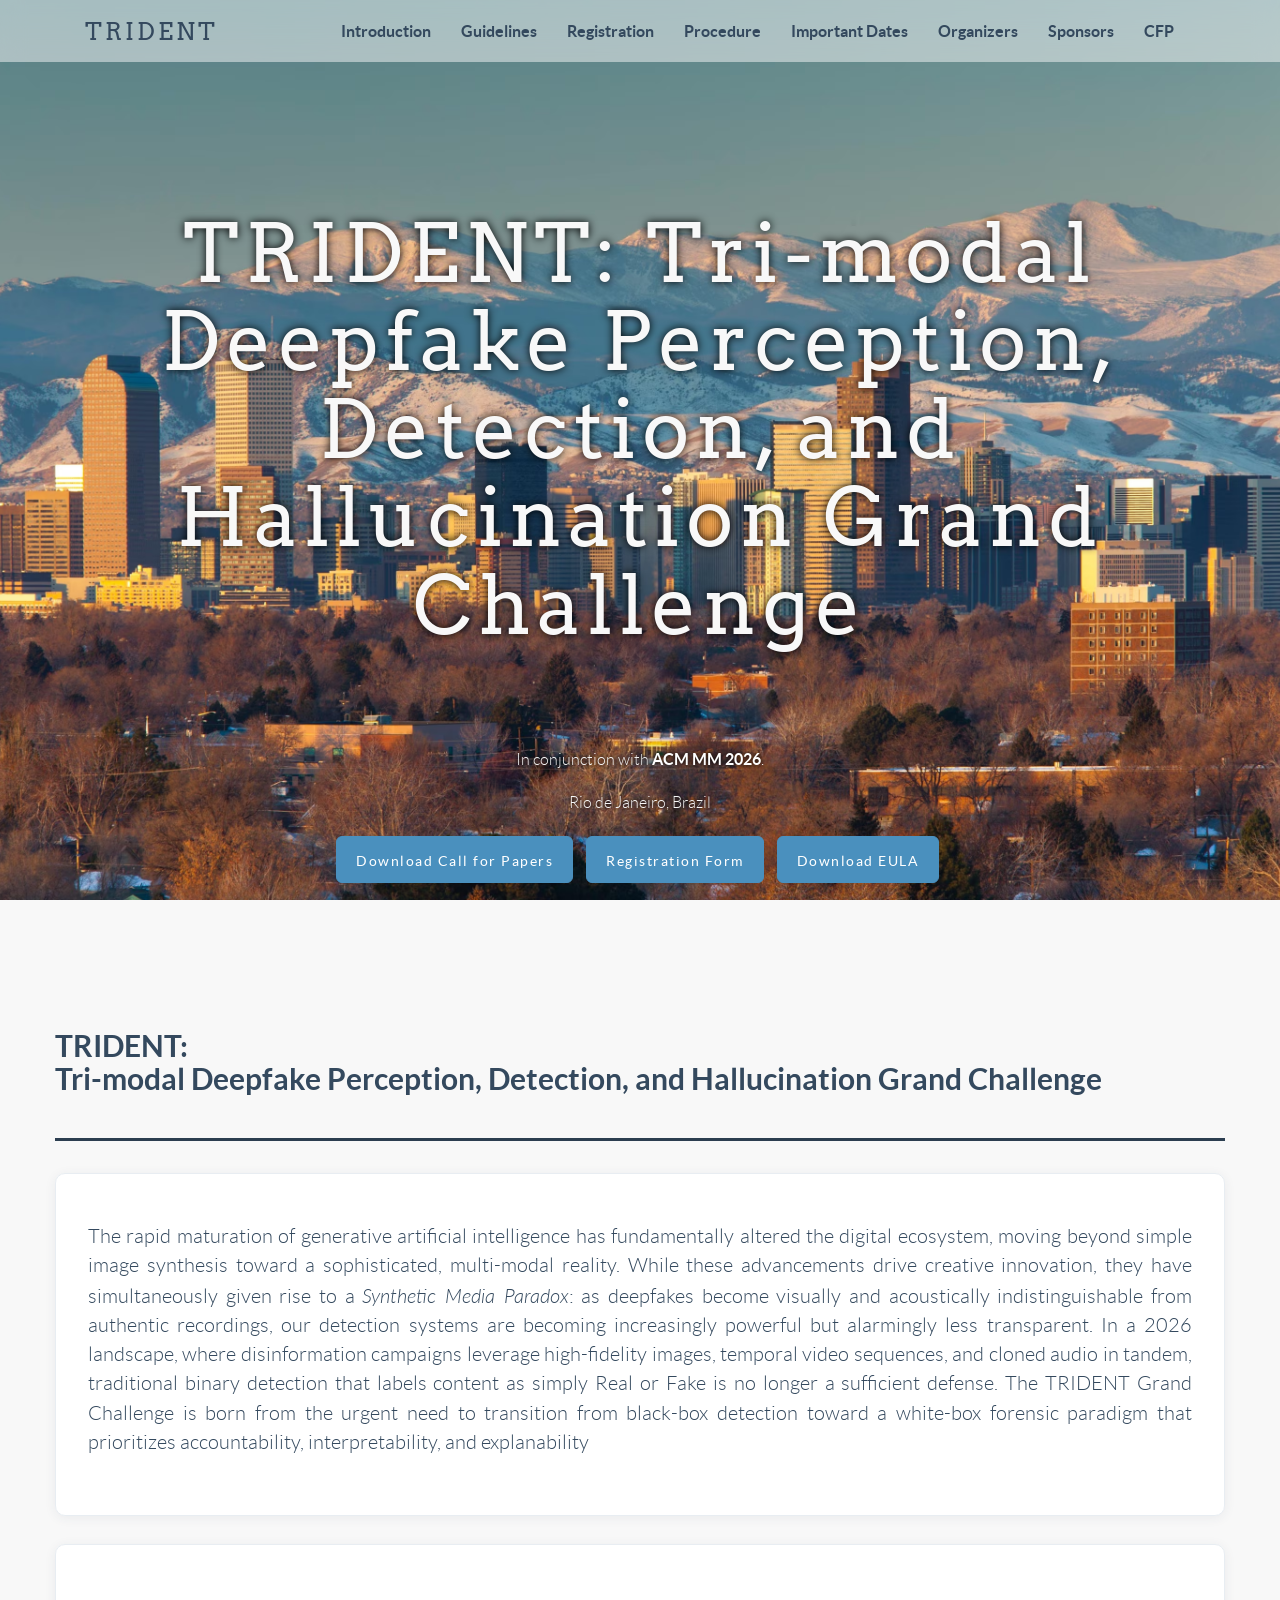
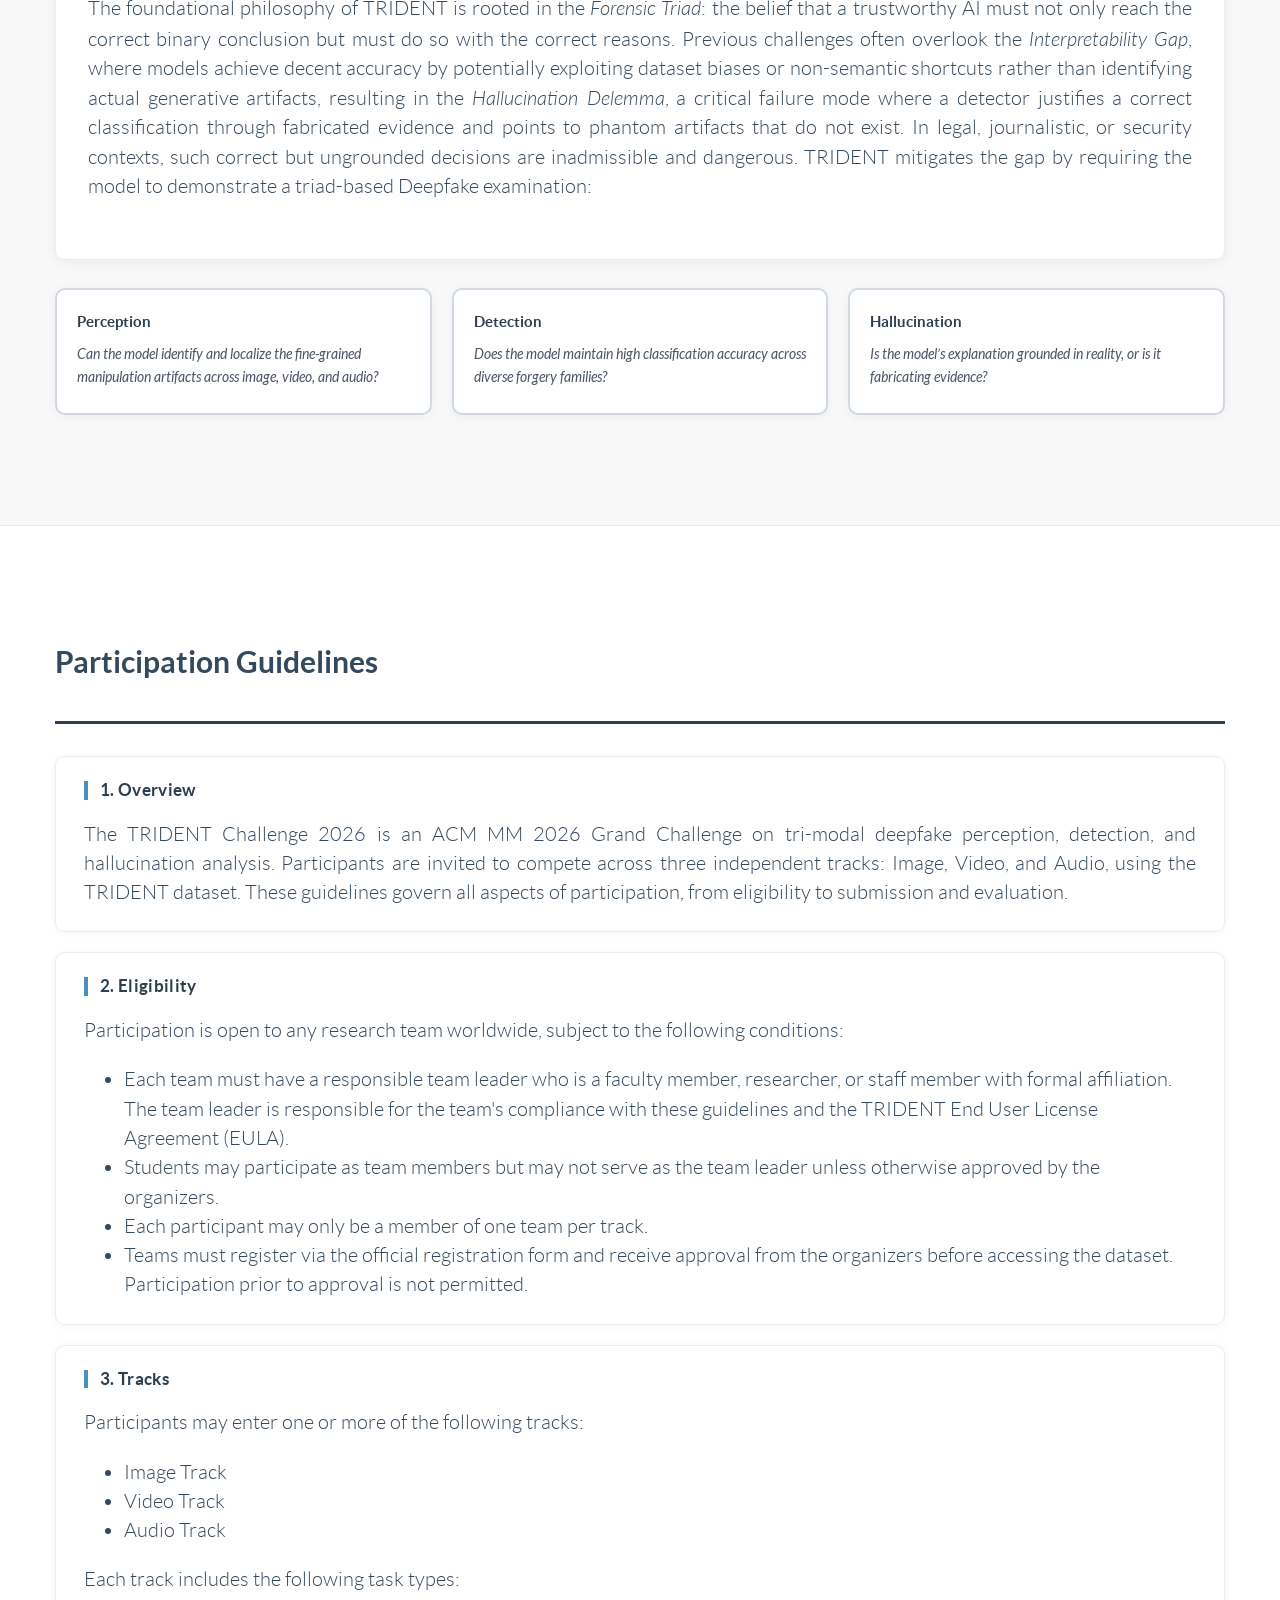
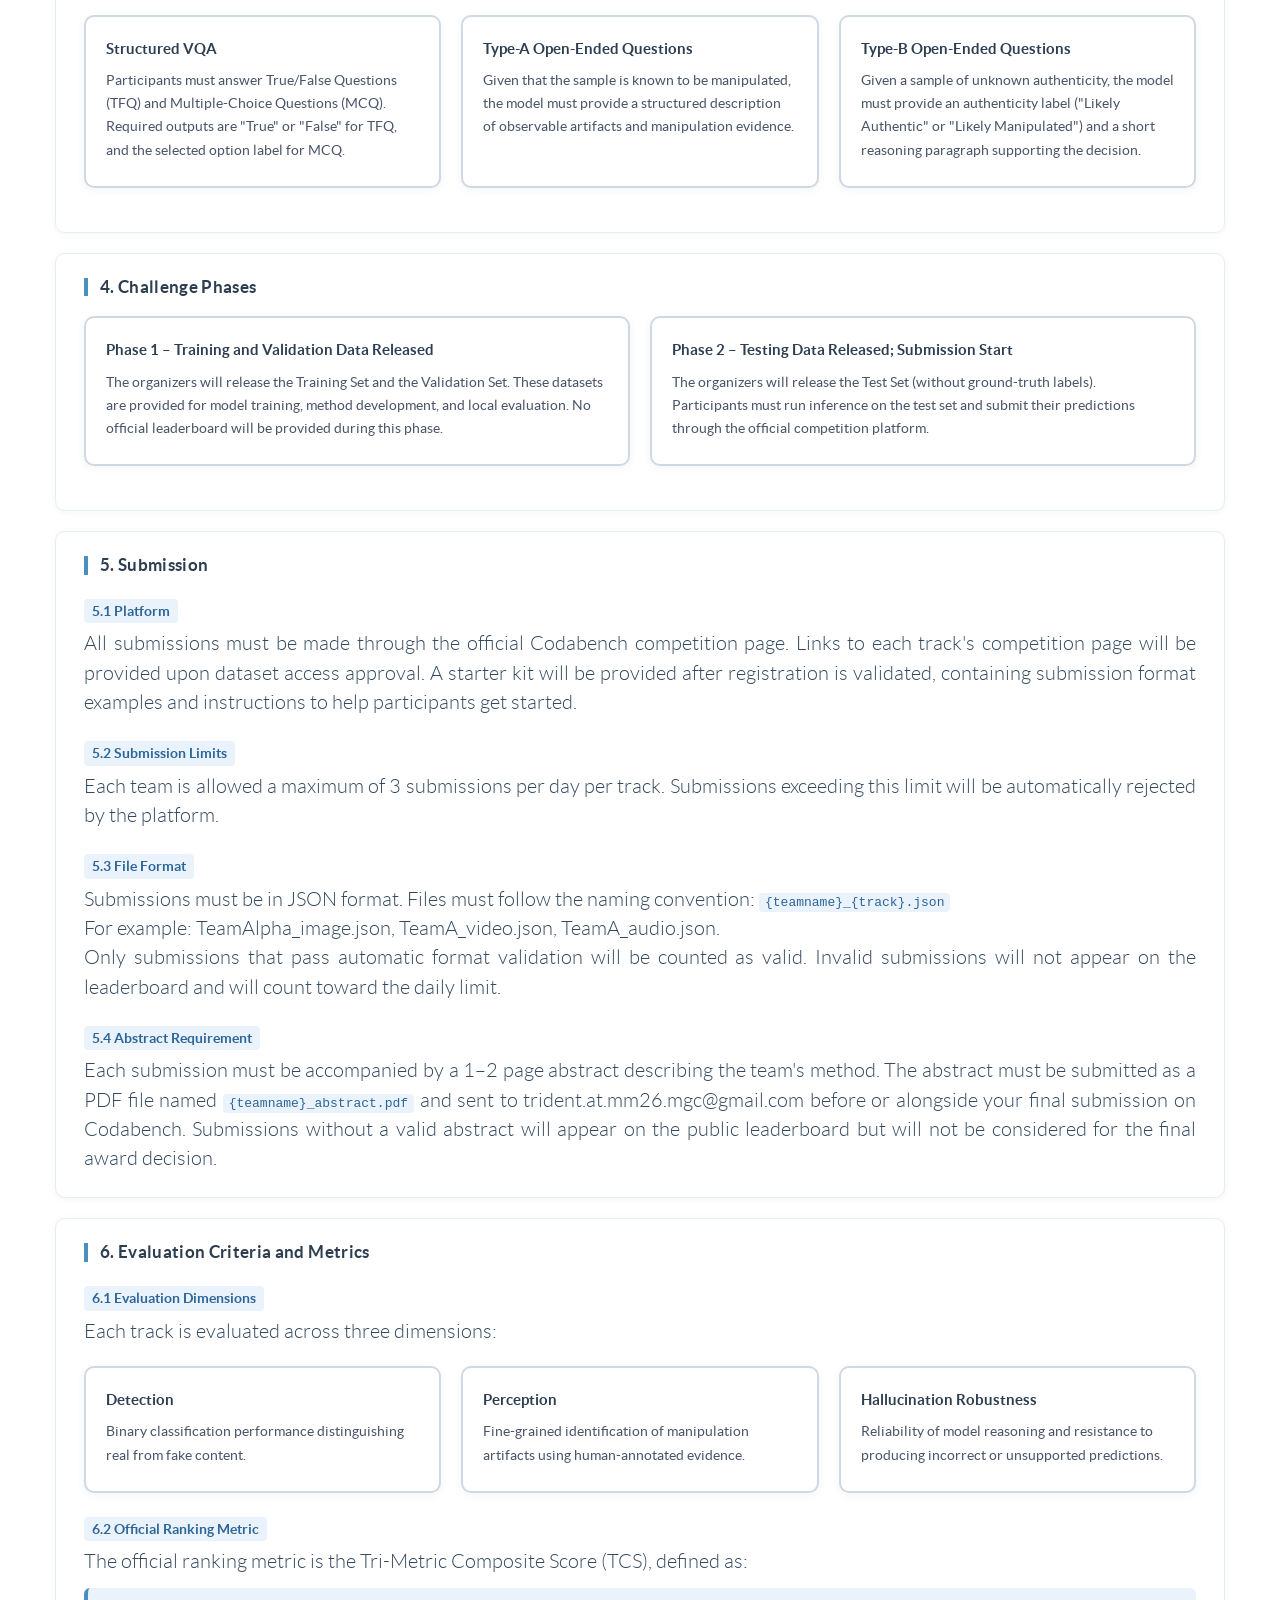
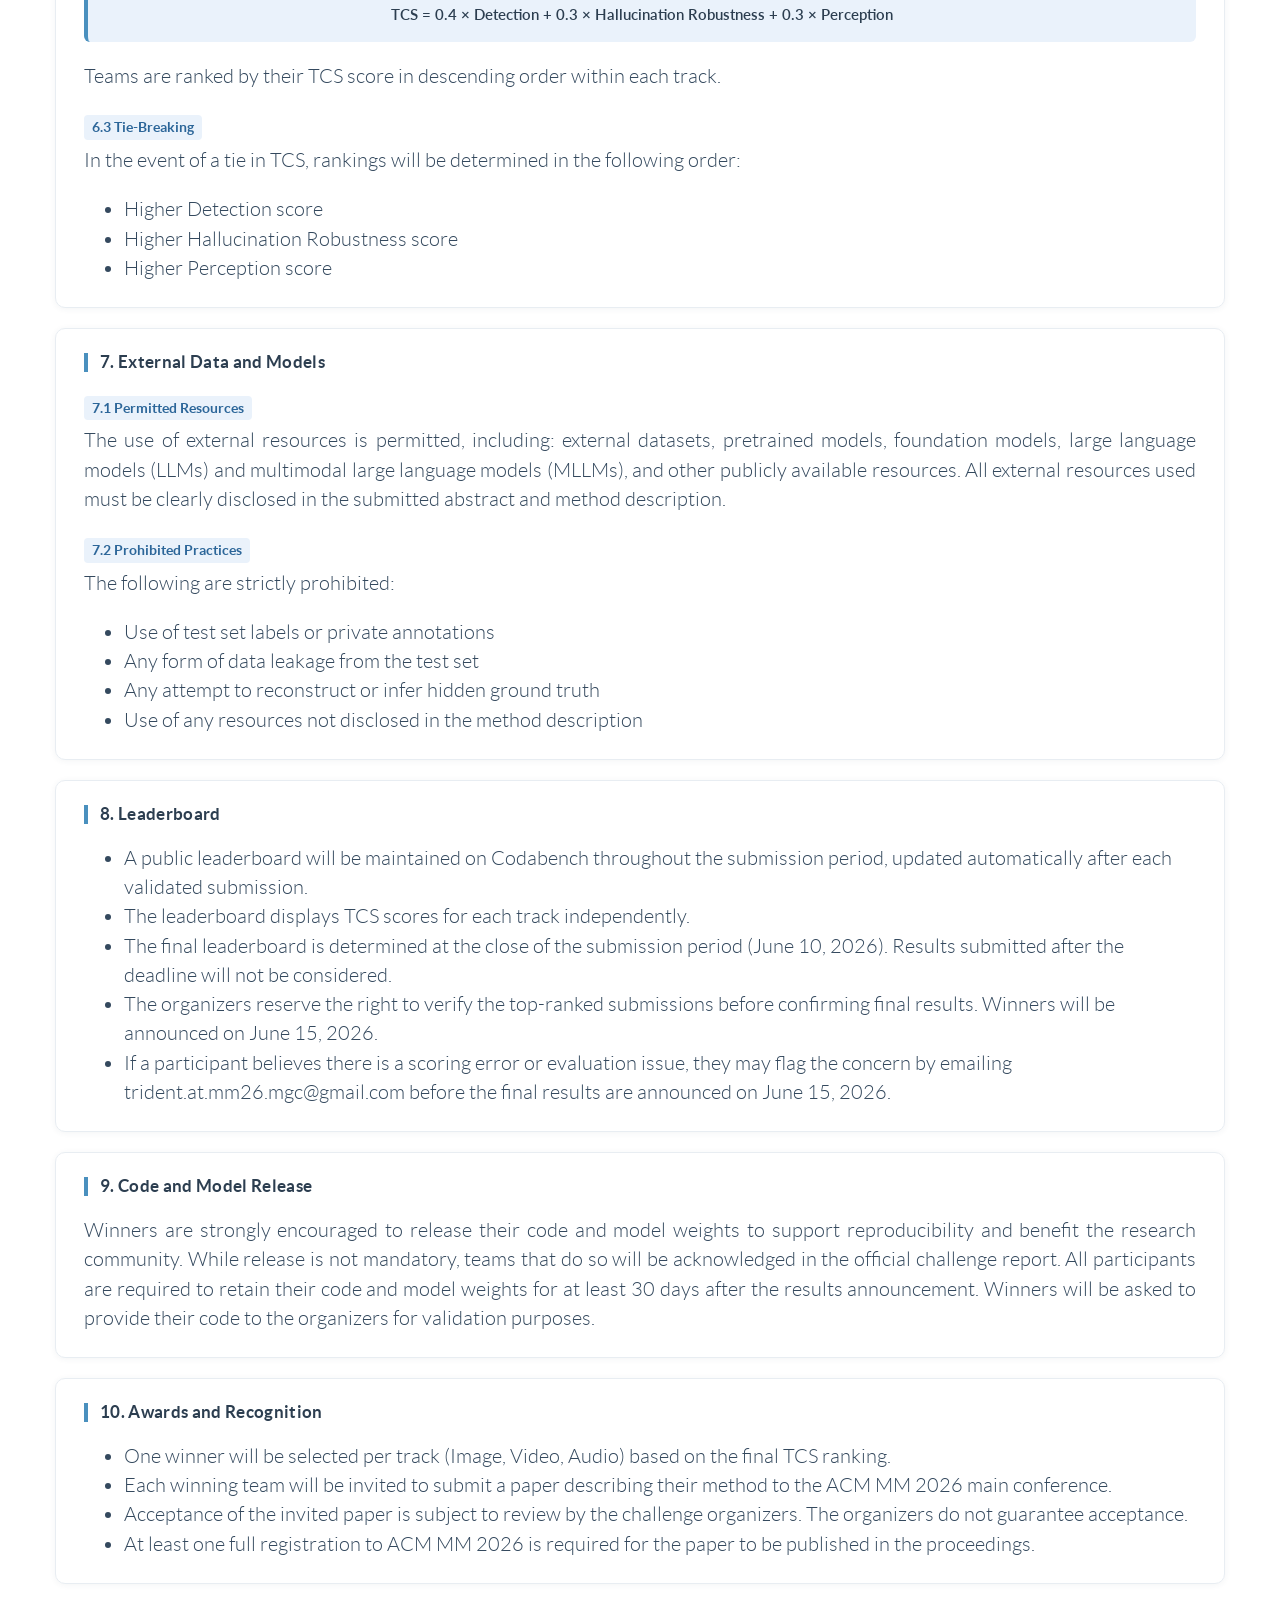
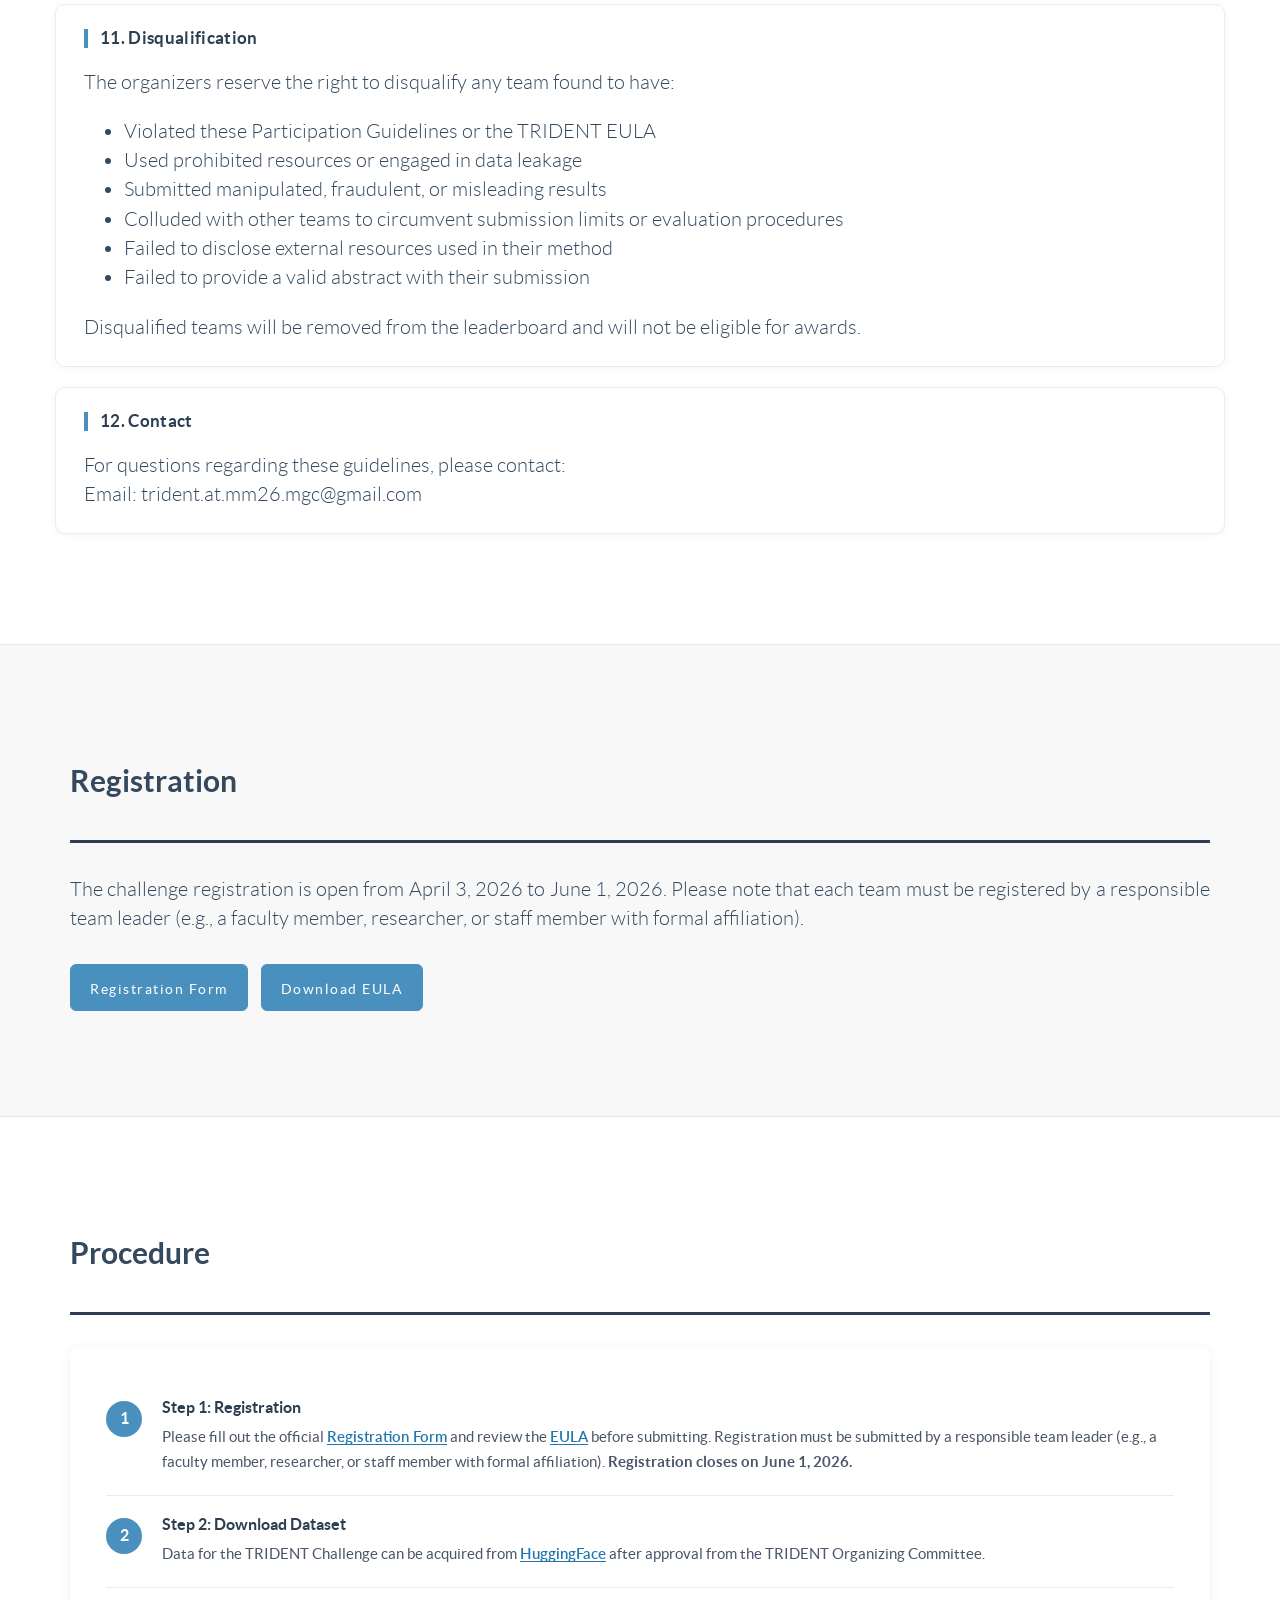
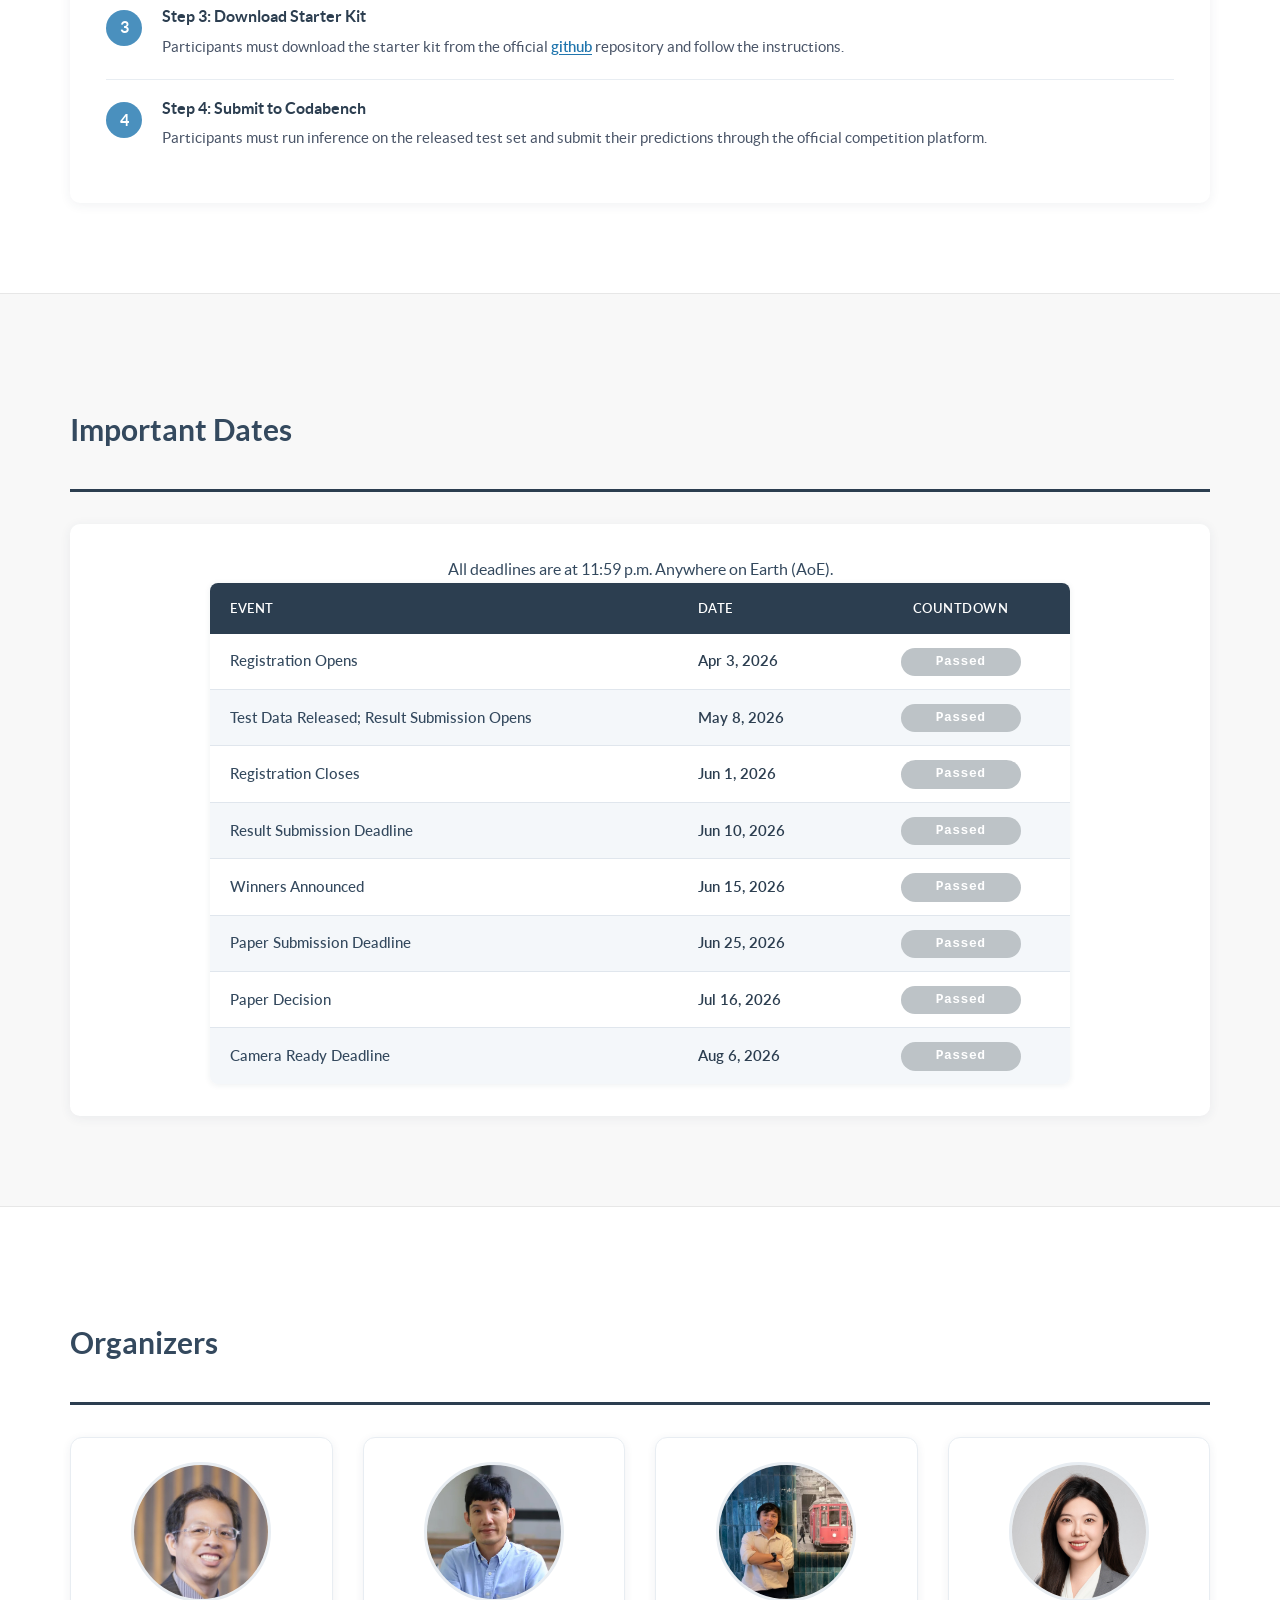
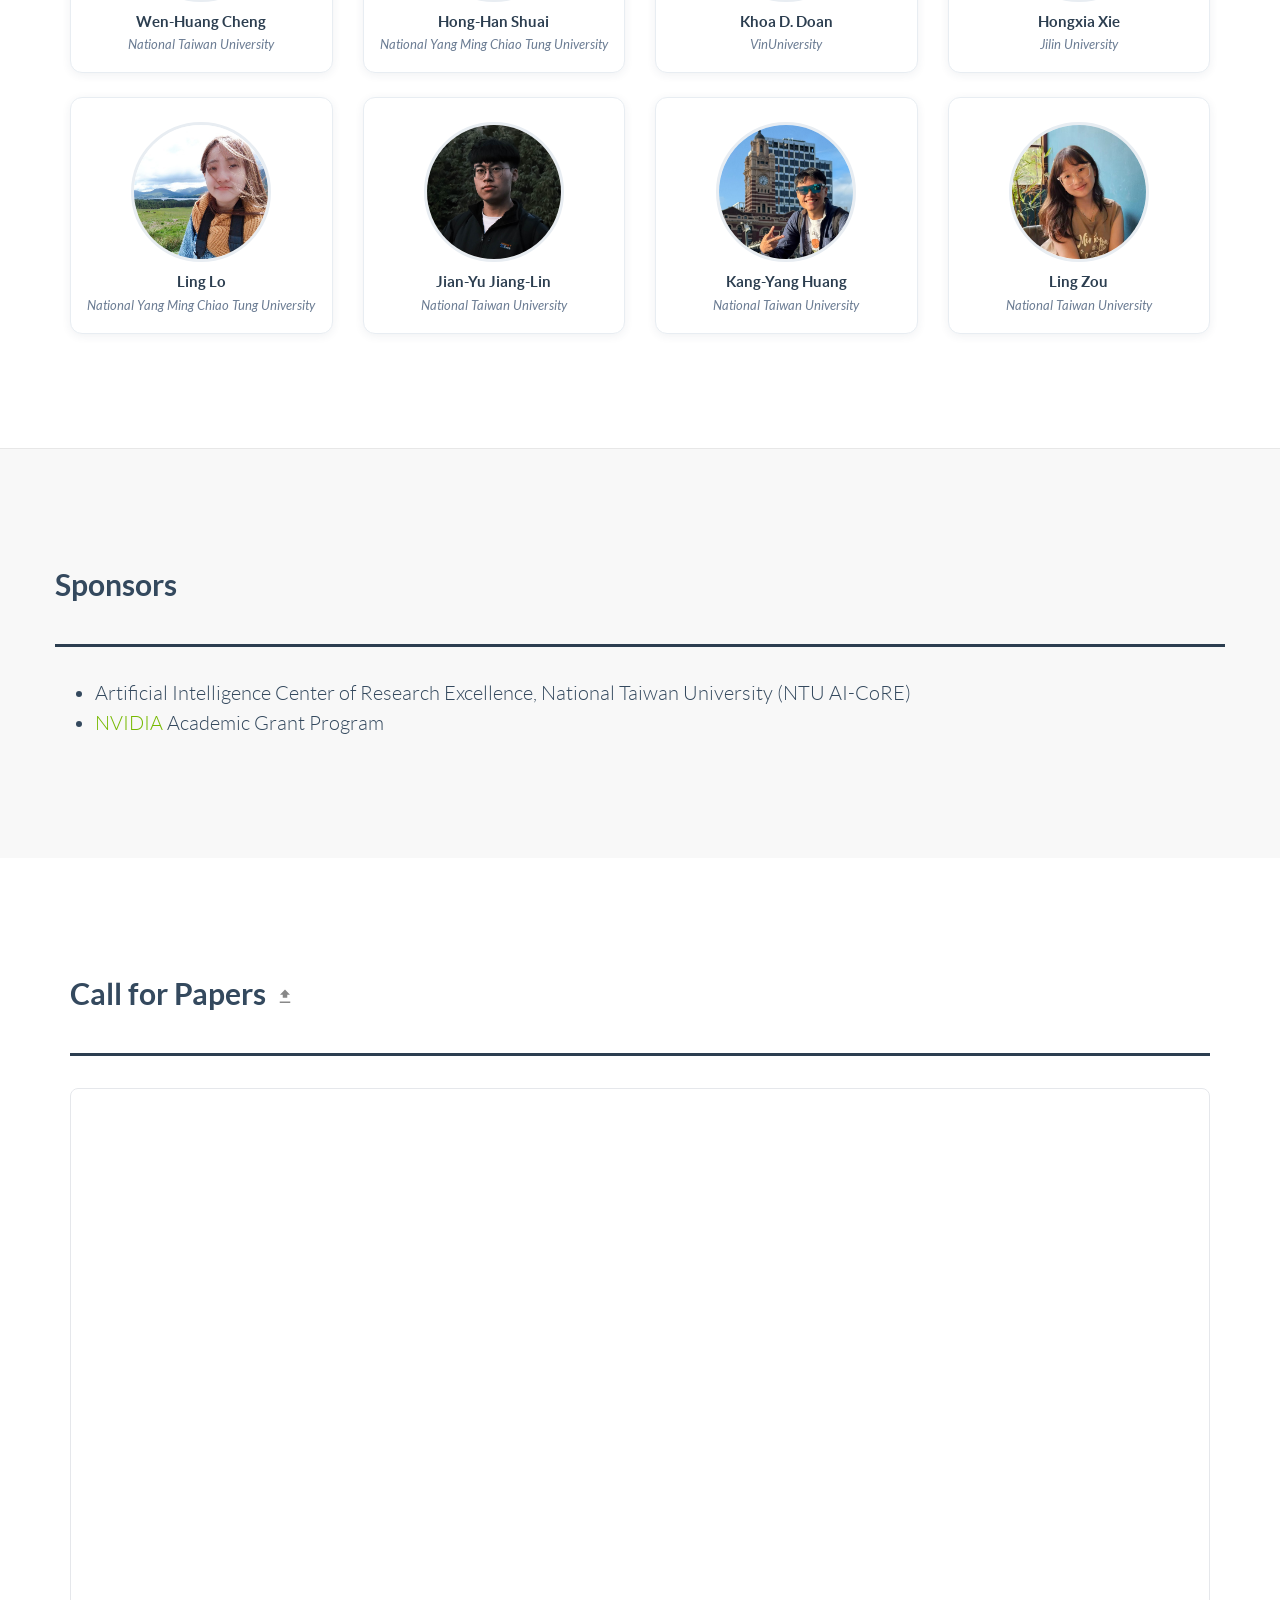
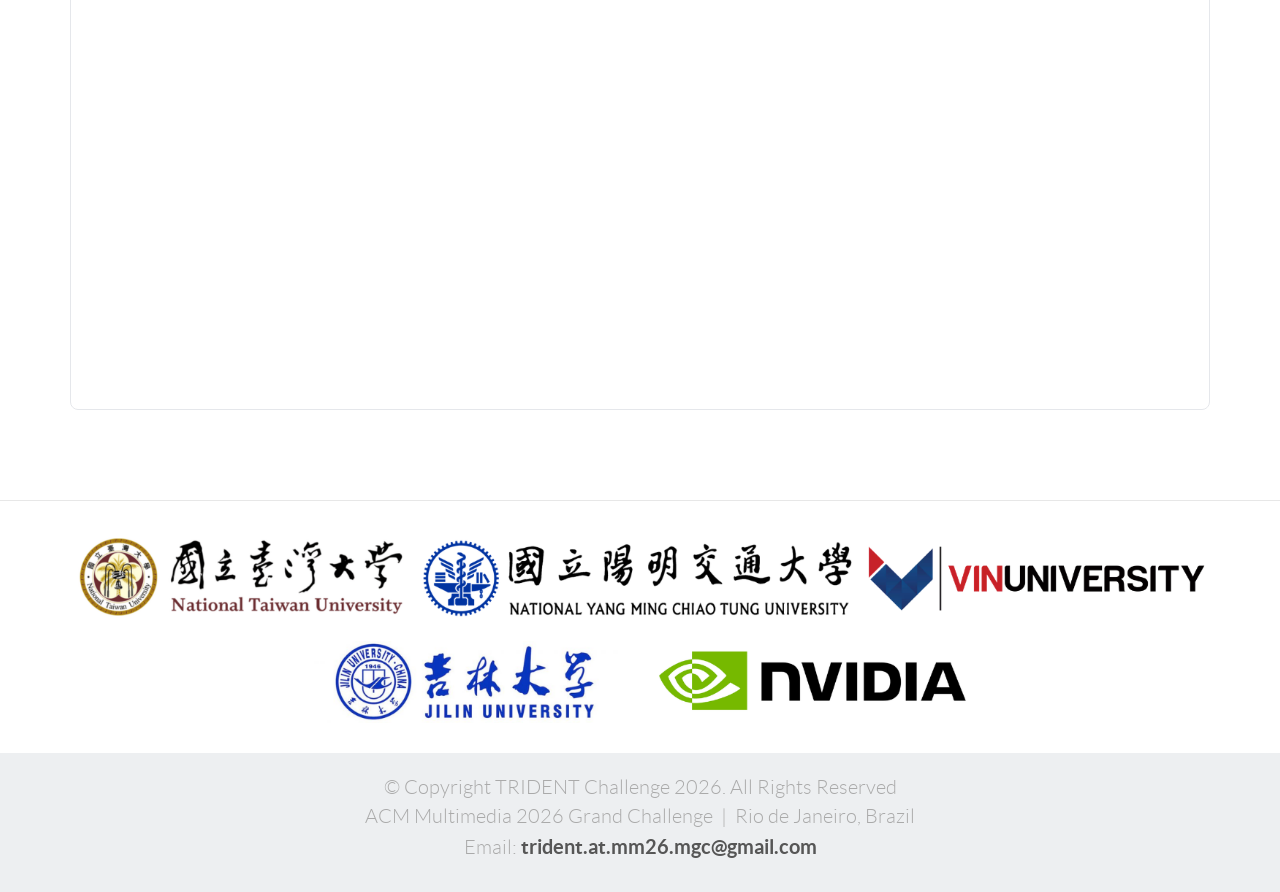
==== commit aa498525: "Update event location and modify competition steps in index.html" ====
--- a/index.html
+++ b/index.html
@@ -8,10 +8,10 @@
 <head>
     <meta charset="utf-8">
     <meta name="viewport" content="width=device-width, user-scalable=no, initial-scale=1.0, minimum-scale=1.0, maximum-scale=1.0">
-    <meta name="description" content="Ninth Multimodal Learning and Applications Workshop ">
+    <meta name="description" content="TRIDENT: Tri-modal Deepfake Perception, Detection, and Hallucination Grand Challenge">
     <meta name="author" content="">
 
-    <title>MULA 2026</title>
+    <title>TRIDENT@ACM MM 2026</title>
 
     <!-- Bootstrap core CSS -->
     <link href="css/bootstrap.min.css" rel="stylesheet">
@@ -58,26 +58,19 @@
 	<!-- FullScreen -->
     <div class="intro-header-2026">
 		<div class="col-xs-12 text-center abcen1">
-			<h1 class="h1_home wow fadeIn" data-wow-delay="0.4s" style="text-shadow: 0 0 8px #000000;">9<sup>th</sup> Multimodal Learning and Applications Workshop</h1>
+			<h1 class="h1_home wow fadeIn" data-wow-delay="0.4s" style="text-shadow: 0 0 8px #000000;">TRIDENT: Tri-modal Deepfake Perception, Detection, and Hallucination Grand Challenge</h1>
 			<h3 class="h3_home wow fadeIn" data-wow-delay="0.6s" style="text-shadow: 0px 0px 4px black, 0 0 25px black"> 
 				<br></br>
-				<br></br>
-				<p>In conjunction with <a style="color:white" href="https://cvpr.thecvf.com/" target="_blank"><b>CVPR 2026</b></a>. </p> 
-				<p>Denver, CO</p> TBD (Full day)
+				<!-- <br></br> -->
+				<p>In conjunction with <a style="color:white" href="https://2026.acmmm.org/" target="_blank"><b>ACM MM 2026</b></a>. </p> 
+				<p>Rio de Janeiro, Brazil</p>
 				<!-- <p>Room: West 223-224</p> -->
 			</h3>
-			<!--ul class="list-inline intro-social-buttons">
-				<li><a href="https://twitter.com/galantiandrea" class="btn  btn-lg mybutton_cyano wow fadeIn" data-wow-delay="0.8s"><span class="network-name">Twitter</span></a>
-				</li>
-				<li id="download" ><a href="#downloadlink" class="btn  btn-lg mybutton_standard wow swing wow fadeIn" data-wow-delay="1.2s"><span class="network-name">Free Download</span></a>
-				</li>
-			</ul-->
-		</div>    
-        <!-- /.container -->
-		<div class="col-xs-12 text-center abcen wow fadeIn">
-			<div class="button_down "> 
-				<a class="imgcircle wow bounceInUp" data-wow-duration="1.5s"  href="#scope"> <img class="img_scroll" src="img/icon/circle.png" alt=""> </a>
-			</div>
+			<ul class="list-inline intro-social-buttons" style="margin-top: 20px;">
+				<li><a href="CFP.pdf" target="_blank" class="btn btn-lg mybutton_cyano wow fadeIn" data-wow-delay="0.8s"><span class="network-name">Download Call for Papers</span></a></li>
+				<li><a href="https://forms.gle/fSStUa853ovsmsRQ9" target="_blank" class="btn btn-lg mybutton_cyano wow fadeIn" data-wow-delay="1.0s"><span class="network-name">Registration Form</span></a></li>
+				<li><a href="TRIDENT_EULA_updated.pdf" target="_blank" class="btn btn-lg mybutton_cyano wow fadeIn" data-wow-delay="0.8s"><span class="network-name">Download EULA</span></a></li>
+			</ul>
 		</div>
     </div>
 	
@@ -91,21 +84,23 @@
 					<span class="icon-bar"></span>
 					<span class="icon-bar"></span>
 				</button>
-				<a class="navbar-brand" href="#home">MULA 2026</a>
+				<a class="navbar-brand" href="#home">TRIDENT</a>
 			</div>
 
 			<div class="collapse navbar-collapse navbar-right navbar-ex1-collapse">
 				<ul class="nav navbar-nav">
 					
-					<li class="menuItem"><a href="#scope">Home</a></li>
-					<li class="menuItem"><a href="#submit">Submit</a></li>
-					<li class="menuItem"><a href="#program">Program</a></li>
-					<li class="menuItem"><a href="#invited">Invited Speakers</a></li>
+					<li class="menuItem"><a href="#intro">Introduction</a></li>
+					<li class="menuItem"><a href="#guidelines">Guidelines</a></li>
+					<li class="menuItem"><a href="#registration">Registration</a></li>
+					<li class="menuItem"><a href="#procedure">Procedure</a></li>
+					<li class="menuItem"><a href="#dates">Important Dates</a></li>
+					<!-- <li class="menuItem"><a href="#invited">Invited Speakers</a></li> -->
 					<li class="menuItem"><a href="#organizers">Organizers</a></li>	
-					 <!-- <li class="menuItem"><a href="#sponsors">Sponsors</a></li>					  -->
-					<li class="menuItem"><a href="#old_editions">Old Editions</a></li>
-					<li class="menuItem"><a href="#contacts">Contacts</a></li>
-					<!-- <li class="menuItem"><a href="#special_issue">IJCV Special Issue</a></li> -->
+					<li class="menuItem"><a href="#sponsors">Sponsors</a></li>
+					<li class="menuItem"><a href="#cfp">CFP</a></li>
+					<!-- <li class="menuItem"><a href="#old_editions">Old Editions</a></li> -->
+					<!-- <li class="menuItem"><a href="#contacts">Contacts</a></li> -->
 					
 				</ul>
 			</div>
@@ -114,62 +109,463 @@
 	</nav> 
 	
 	<!-- Scope -->
-    <div id ="scope" class="content-section-a" style="border-top: 0">
+    <div id ="intro" class="content-section-a" style="border-top: 0; padding-top: calc(60px + 2.5em)">
 
         <div class="container">
 			
             <div class="row">
+				
+                <div class="wow fadeInRightBig" data-animation-delay="200">
+                    <div class="section-header section-header-left">
+                        <h3 class="section-heading">TRIDENT:<br>Tri-modal Deepfake Perception, Detection, and Hallucination Grand Challenge</h3>
+                    </div>
+                    <div class="scope-intro">
+                        <p class="lead" style="text-align:justify">
+						The rapid maturation of generative artificial intelligence has fundamentally altered the digital ecosystem, moving beyond simple image synthesis toward a sophisticated, multi-modal reality. While these advancements drive creative innovation, they have simultaneously given rise to a <i>Synthetic Media Paradox</i>: as deepfakes become visually and acoustically indistinguishable from authentic recordings, our detection systems are becoming increasingly powerful but alarmingly less transparent. In a 2026 landscape, where disinformation campaigns leverage high-fidelity images, temporal video sequences, and cloned audio in tandem, traditional binary detection that labels content as simply Real or Fake is no longer a sufficient defense. The TRIDENT Grand Challenge is born from the urgent need to transition from black-box detection toward a white-box forensic paradigm that prioritizes accountability, interpretability, and explanability
+					    </p>
+                    </div>
+                    <div class="scope-intro">
+                        <p class="lead" style="text-align:justify">
+						The foundational philosophy of TRIDENT is rooted in the <i>Forensic Triad</i>: the belief that a trustworthy AI must not only reach the correct binary conclusion but must do so with the correct reasons. Previous challenges often overlook the <i>Interpretability Gap</i>, where models achieve decent accuracy by potentially exploiting dataset biases or non-semantic shortcuts rather than identifying actual generative artifacts, resulting in the <i>Hallucination Delemma</i>, a critical  failure mode where a detector justifies a correct classification through fabricated evidence and points to phantom artifacts that do not exist. In legal, journalistic, or security contexts, such correct but ungrounded decisions are inadmissible and dangerous. TRIDENT mitigates the gap by requiring the model to demonstrate a triad-based Deepfake examination:
+					    </p>
+                    </div>
+					<div class="task-card-row">
+						<div class="task-card">
+							<h5 class="task-card-title">Perception</h5>
+							<p class="task-card-body"><em>Can the model identify and localize the fine-grained manipulation artifacts across image, video, and audio?</em></p>
+						</div>
+						<div class="task-card">
+							<h5 class="task-card-title">Detection</h5>
+							<p class="task-card-body"><em>Does the model maintain high classification accuracy across diverse forgery families?</em></p>
+						</div>
+						<div class="task-card">
+							<h5 class="task-card-title">Hallucination</h5>
+							<p class="task-card-body"><em>Is the model’s explanation grounded in reality, or is it fabricating evidence?</em></p>
+						</div>
+					</div>
+				</div>
+			</div>
+            </div>
+        </div>
+        <!-- /.container -->
+    </div>
+
+	<!-- Call for Papers -->
+    <div id ="guidelines" class="content-section-b">
+
+        <div class="container">
 			
-				<!--div class="col-sm-6 pull-right wow fadeInRightBig">
-                    <img class="img-responsive " src="img/ipad.png" alt="">
-                </div-->
-				
-                <div class="wow fadeInRightBig" data-animation-delay="200">   
-                    <h3 class="section-heading">9<sup>th</sup> Multimodal Learning and Applications Workshop (MULA 2026)</h3>
-					<!-- <div class="sub-title lead" style="text-align:center"> Best Paper Award sponsored by:</div>
-                     <p class="lead"  style="text-align:center"> 
-						 <a href="https://www.bosch.com/" target="_blank"><img src="img/sponsor/bosch.png" height="70"></a> 
-						 &nbsp;&nbsp;&nbsp;&nbsp; &nbsp;&nbsp;&nbsp;&nbsp;
-						 <a href="https://www.snap.com/" target="_blank"><img src="img/sponsor/Snap-black.png" height="60"></a> 
-					 </p>  -->
-
-<!--
-		    <p class="lead"  style="text-align:justify">  <b>NEWS! </b>Full recording of the event is available at <u>   <a href="https://www.youtube.com/watch?v=pHuFMcaoLio&ab_channel=MichaelYang" >https://www.youtube.com/watch?v=pHuFMcaoLio&ab_channel=MichaelYang</a>  </u>
--->
-		    </p>
-                    <p class="lead"  style="text-align:justify">
-						In recent years, the utilization of big data has greatly advanced Computer Vision and Machine Learning applications. However, the majority of these tasks have focused on only one modality, such as the visual one, with only a few incorporating multiple modalities like audio or thermal. Additionally, the handling of multimodal datasets remains a challenge, particularly in the areas of data acquisition, synchronization, and annotation. As a result, many research investigations have been limited to a single modality, and even when multiple modalities are considered independently, performance tends to suffer when compared to an integrated multimodal learning approach. <br/><br/>						
-						Recently, there has been a growing focus on leveraging the synchronization of multimodal streams to enhance the transfer of semantic information. Various works have successfully utilized combinations such as audio/video, RGB/depth, RGB/Lidar, visual/text, text/audio, and more, achieving exceptional outcomes. Additionally, intriguing applications have emerged, employing self-supervised methodologies that enable multiple modalities to learn associations without manual labeling. This approach yields more advanced feature representations as compared to individual modality processing. Moreover, researchers have explored training paradigms that allow neural networks to perform well even when one modality is absent due to sensor failure, impaired functioning, or unfavorable environmental conditions. These topics have garnered significant interest in the computer vision community, particularly in the field of autonomous driving. Furthermore, recent attention has been directed towards the fusion of language (including Large Language models) and vision, such as in the generation of images/videos from text (e.g., DALL-E, text2video), audio (wav2clip), or vice versa (image2speech). Exploiting multimodal scenarios, diffusion models have also emerged as a fascinating framework to explore.<br/><br/>
-						The information fusion from multiple sensors is a topic of major interest also in industry, the exponential growth of companies working on automotive, drone vision, surveillance or robotics are just a few examples. Many companies are trying to automate processes, by using a large variety of control signals from different sources. The aim of this workshop is to generate momentum around this topic of growing interest, and to encourage interdisciplinary interaction and collaboration between computer vision, multimedia, remote sensing, and robotics communities, that will serve as a forum for research groups from academia and industry. <br/><br/>
-						We expect contributions involving, but not limited to, image, video, audio, depth, IR, IMU, laser, text, drawings, synthetic, etc. Position papers with feasibility studies and cross-modality issues with highly applicative flair are also encouraged. Multimodal data analysis is a very important bridge among vision, multimedia, remote sensing, and robotics, therefore we expect a positive response from these communities. <br/><br/>
-						
-						<b>Potential topics </b> include, but are not limited to: <br/><br/>
+            <div class="row">				
+                <div class="wow fadeInLeftBig" data-animation-delay="200">
+                    <div class="section-header section-header-left">
+                        <h3 class="section-heading">Participation Guidelines</h3>
+                    </div>
+					<div class="guideline-panel">
+						<h4 class="section-heading">1. Overview</h4>
+						<p class="lead" style="text-align:justify">
+							The TRIDENT Challenge 2026 is an ACM MM 2026 Grand Challenge on tri-modal deepfake perception, detection, and hallucination analysis. Participants are invited to compete across three independent tracks: Image, Video, and Audio, using the TRIDENT dataset. These guidelines govern all aspects of participation, from eligibility to submission and evaluation.
+						</p>
+					</div>
+
+					<div class="guideline-panel">
+						<h4 class="section-heading">2. Eligibility</h4>
+						<p class="lead" style="text-align:justify">Participation is open to any research team worldwide, subject to the following conditions:</p>
 						<ul class="lead">
-							<li>Multimodal learning</li>
-							<li>Cross-modal learning</li>
-							<li>Self-supervised learning for multimodal data</li>
-							<li>Multimodal data generation and sensors</li>
-							<li>Unsupervised learning on multimodal data</li>
-							<li>Cross-modal adaptation</li>
-							<li>Multimodal data fusion and data representation</li>
-							<li>Multimodal transfer learning and Domain Adaptation</li>
-							<li>Multimodal scene understanding</li>
-							<li>Image and video synthesis by multimodal data</li>
-							<li>Multimodal diffusion models </li>
-							<li>LLM in multimodal tasks </li>
-							<li>Vision and Language</li>
-							<li>Vision and Sound</li>
-							<li>Vision + X</li>
-							<li>Multimodal biomedical analysis</li>
-							<li>Multimodal applications (e.g. drone vision, autonomous driving, industrial inspection, etc.)</li>
-							<li>Fairness and privacy in multimodal learning and applications</li>
+							<li>Each team must have a responsible team leader who is a faculty member, researcher, or staff member with formal affiliation. The team leader is responsible for the team's compliance with these guidelines and the TRIDENT End User License Agreement (EULA).</li>
+							<li>Students may participate as team members but may not serve as the team leader unless otherwise approved by the organizers.</li>
+							<li>Each participant may only be a member of one team per track.</li>
+							<li>Teams must register via the official registration form and receive approval from the organizers before accessing the dataset. Participation prior to approval is not permitted.</li>
 						</ul>
-					</p>
-
+					</div>
+
+					<div class="guideline-panel">
+						<h4 class="section-heading">3. Tracks</h4>
+						<p class="lead" style="text-align:justify">Participants may enter one or more of the following tracks:</p>
+						<ul class="lead">
+							<li>Image Track</li>
+							<li>Video Track</li>
+							<li>Audio Track</li>
+						</ul>
+						<p class="lead" style="text-align:justify">Each track includes the following task types:</p>
+						<div class="task-card-row">
+							<div class="task-card">
+								<h5 class="task-card-title">Structured VQA</h5>
+								<p class="task-card-body">Participants must answer True/False Questions (TFQ) and Multiple-Choice Questions (MCQ). Required outputs are "True" or "False" for TFQ, and the selected option label for MCQ.</p>
+							</div>
+							<div class="task-card">
+								<h5 class="task-card-title">Type-A Open-Ended Questions</h5>
+								<p class="task-card-body">Given that the sample is known to be manipulated, the model must provide a structured description of observable artifacts and manipulation evidence.</p>
+							</div>
+							<div class="task-card">
+								<h5 class="task-card-title">Type-B Open-Ended Questions</h5>
+								<p class="task-card-body">Given a sample of unknown authenticity, the model must provide an authenticity label ("Likely Authentic" or "Likely Manipulated") and a short reasoning paragraph supporting the decision.</p>
+							</div>
+						</div>
+					</div>
+
+					<div class="guideline-panel">
+						<h4 class="section-heading">4. Challenge Phases</h4>
+						<div class="task-card-row">
+							<div class="task-card">
+								<h5 class="task-card-title">Phase 1 &ndash; Training and Validation Data Released</h5>
+								<p class="task-card-body">The organizers will release the Training Set and the Validation Set. These datasets are provided for model training, method development, and local evaluation. No official leaderboard will be provided during this phase.</p>
+							</div>
+							<div class="task-card">
+								<h5 class="task-card-title">Phase 2 &ndash; Testing Data Released; Submission Start</h5>
+								<p class="task-card-body">The organizers will release the Test Set (without ground-truth labels). Participants must run inference on the test set and submit their predictions through the official competition platform.</p>
+							</div>
+						</div>
+					</div>
+
+					<div class="guideline-panel">
+						<h4 class="section-heading">5. Submission</h4>
+						<p class="lead" style="text-align:justify"><span class="sub-label">5.1 Platform</span><br>
+							All submissions must be made through the official Codabench competition page. Links to each track's competition page will be provided upon dataset access approval. A starter kit will be provided after registration is validated, containing submission format examples and instructions to help participants get started.
+						</p>
+						<p class="lead" style="text-align:justify"><span class="sub-label">5.2 Submission Limits</span><br>
+							Each team is allowed a maximum of 3 submissions per day per track. Submissions exceeding this limit will be automatically rejected by the platform.
+						</p>
+						<p class="lead" style="text-align:justify"><span class="sub-label">5.3 File Format</span><br>
+							Submissions must be in JSON format. Files must follow the naming convention: <code>{teamname}_{track}.json</code><br>
+							For example: TeamAlpha_image.json, TeamA_video.json, TeamA_audio.json.<br>
+							Only submissions that pass automatic format validation will be counted as valid. Invalid submissions will not appear on the leaderboard and will count toward the daily limit.
+						</p>
+						<p class="lead" style="text-align:justify"><span class="sub-label">5.4 Abstract Requirement</span><br>
+							Each submission must be accompanied by a 1–2 page abstract describing the team's method. The abstract must be submitted as a PDF file named <code>{teamname}_abstract.pdf</code> and sent to <a href="mailto:trident.at.mm26.mgc@gmail.com">trident.at.mm26.mgc@gmail.com</a> before or alongside your final submission on Codabench. Submissions without a valid abstract will appear on the public leaderboard but will not be considered for the final award decision.
+						</p>
+					</div>
+
+					<div class="guideline-panel">
+						<h4 class="section-heading">6. Evaluation Criteria and Metrics</h4>
+						<p class="lead" style="text-align:justify"><span class="sub-label">6.1 Evaluation Dimensions</span><br>
+							Each track is evaluated across three dimensions:
+						</p>
+						<div class="task-card-row">
+							<div class="task-card">
+								<h5 class="task-card-title">Detection</h5>
+								<p class="task-card-body">Binary classification performance distinguishing real from fake content.</p>
+							</div>
+							<div class="task-card">
+								<h5 class="task-card-title">Perception</h5>
+								<p class="task-card-body">Fine-grained identification of manipulation artifacts using human-annotated evidence.</p>
+							</div>
+							<div class="task-card">
+								<h5 class="task-card-title">Hallucination Robustness</h5>
+								<p class="task-card-body">Reliability of model reasoning and resistance to producing incorrect or unsupported predictions.</p>
+							</div>
+						</div>
+						<p class="lead" style="text-align:justify"><span class="sub-label">6.2 Official Ranking Metric</span><br>
+							The official ranking metric is the Tri-Metric Composite Score (TCS), defined as:
+						</p>
+						<div class="formula-box">
+							TCS = 0.4 &times; Detection + 0.3 &times; Hallucination Robustness + 0.3 &times; Perception
+						</div>
+						<p class="lead" style="text-align:justify">
+							Teams are ranked by their TCS score in descending order within each track.
+						</p>
+						<p class="lead" style="text-align:justify"><span class="sub-label">6.3 Tie-Breaking</span><br>
+							In the event of a tie in TCS, rankings will be determined in the following order:
+						</p>
+						<ol class="lead">
+							<li>Higher Detection score</li>
+							<li>Higher Hallucination Robustness score</li>
+							<li>Higher Perception score</li>
+						</ol>
+					</div>
+
+					<div class="guideline-panel">
+						<h4 class="section-heading">7. External Data and Models</h4>
+						<p class="lead" style="text-align:justify"><span class="sub-label">7.1 Permitted Resources</span><br>
+							The use of external resources is permitted, including: external datasets, pretrained models, foundation models, large language models (LLMs) and multimodal large language models (MLLMs), and other publicly available resources. All external resources used must be clearly disclosed in the submitted abstract and method description.
+						</p>
+						<p class="lead" style="text-align:justify"><span class="sub-label">7.2 Prohibited Practices</span><br>
+							The following are strictly prohibited:
+						</p>
+						<ul class="lead">
+							<li>Use of test set labels or private annotations</li>
+							<li>Any form of data leakage from the test set</li>
+							<li>Any attempt to reconstruct or infer hidden ground truth</li>
+							<li>Use of any resources not disclosed in the method description</li>
+						</ul>
+					</div>
+
+					<div class="guideline-panel">
+						<h4 class="section-heading">8. Leaderboard</h4>
+						<ul class="lead">
+							<li>A public leaderboard will be maintained on Codabench throughout the submission period, updated automatically after each validated submission.</li>
+							<li>The leaderboard displays TCS scores for each track independently.</li>
+							<li>The final leaderboard is determined at the close of the submission period (June 10, 2026). Results submitted after the deadline will not be considered.</li>
+							<li>The organizers reserve the right to verify the top-ranked submissions before confirming final results. Winners will be announced on June 15, 2026.</li>
+							<li>If a participant believes there is a scoring error or evaluation issue, they may flag the concern by emailing <a href="mailto:trident.at.mm26.mgc@gmail.com">trident.at.mm26.mgc@gmail.com</a> before the final results are announced on June 15, 2026.</li>
+						</ul>
+					</div>
+
+					<div class="guideline-panel">
+						<h4 class="section-heading">9. Code and Model Release</h4>
+						<p class="lead" style="text-align:justify">
+							Winners are strongly encouraged to release their code and model weights to support reproducibility and benefit the research community. While release is not mandatory, teams that do so will be acknowledged in the official challenge report. All participants are required to retain their code and model weights for at least 30 days after the results announcement. Winners will be asked to provide their code to the organizers for validation purposes.
+						</p>
+					</div>
+
+					<div class="guideline-panel">
+						<h4 class="section-heading">10. Awards and Recognition</h4>
+						<ul class="lead">
+							<li>One winner will be selected per track (Image, Video, Audio) based on the final TCS ranking.</li>
+							<li>Each winning team will be invited to submit a paper describing their method to the ACM MM 2026 main conference.</li>
+							<li>Acceptance of the invited paper is subject to review by the challenge organizers. The organizers do not guarantee acceptance.</li>
+							<li>At least one full registration to ACM MM 2026 is required for the paper to be published in the proceedings.</li>
+						</ul>
+					</div>
+
+					<div class="guideline-panel">
+						<h4 class="section-heading">11. Disqualification</h4>
+						<p class="lead" style="text-align:justify">The organizers reserve the right to disqualify any team found to have:</p>
+						<ul class="lead">
+							<li>Violated these Participation Guidelines or the TRIDENT EULA</li>
+							<li>Used prohibited resources or engaged in data leakage</li>
+							<li>Submitted manipulated, fraudulent, or misleading results</li>
+							<li>Colluded with other teams to circumvent submission limits or evaluation procedures</li>
+							<li>Failed to disclose external resources used in their method</li>
+							<li>Failed to provide a valid abstract with their submission</li>
+						</ul>
+						<p class="lead" style="text-align:justify">Disqualified teams will be removed from the leaderboard and will not be eligible for awards.</p>
+					</div>
+
+					<div class="guideline-panel">
+						<h4 class="section-heading">12. Contact</h4>
+						<p class="lead" style="text-align:justify">
+							For questions regarding these guidelines, please contact:<br>
+							Email: <a href="mailto:trident.at.mm26.mgc@gmail.com">trident.at.mm26.mgc@gmail.com</a>
+						</p>
+					</div>
 					
-
-					 <!--p><a class="btn btn-embossed btn-primary" href="#" role="button">View Details</a> 
-					 <a class="btn btn-embossed btn-info" href="#" role="button">Visit Website</a></p-->
+				</div>  
+            </div>
+        </div>
+        <!-- /.container -->
+    </div>
+
+	<!-- Registration -->
+	<div id="registration" class="content-section-a">
+		<div class="container">
+			<div class="section-header section-header-left">
+				<h3 class="section-heading">Registration</h3>
+			</div>
+			<p class="lead" style="text-align:justify">
+				The challenge registration is open from April 3, 2026 to June 1, 2026. Please note that each team must be registered by a responsible team leader (e.g., a faculty member, researcher, or staff member with formal affiliation).
+			</p>
+			<ul class="list-inline" style="margin-top: 24px;">
+				<li><a href="https://forms.gle/fSStUa853ovsmsRQ9" target="_blank" class="btn btn-lg mybutton_cyano wow fadeIn" data-wow-delay="1.0s"><span class="network-name">Registration Form</span></a></li>
+				<li><a href="TRIDENT_EULA_updated.pdf" target="_blank" class="btn btn-lg mybutton_cyano wow fadeIn" data-wow-delay="0.8s"><span class="network-name">Download EULA</span></a></li>
+			</ul>
+		</div>
+	</div>
+
+
+
+	<!-- Procedure -->
+	<div id="procedure" class="content-section-b">
+		<div class="container">
+			<div class="section-header section-header-left">
+				<h3 class="section-heading">Procedure</h3>
+			</div>
+			<div class="content-block">
+				<div class="procedure-step">
+					<div class="procedure-step-icon">1</div>
+					<div class="procedure-step-body">
+						<h5 class="procedure-step-title">Step 1: Registration</h5>
+						<p class="procedure-step-desc">
+							Please fill out the official <a href="https://forms.gle/fSStUa853ovsmsRQ9" target="_blank">Registration Form</a> and review the <a href="TRIDENT_EULA_updated.pdf" target="_blank">EULA</a> before submitting. Registration must be submitted by a responsible team leader (e.g., a faculty member, researcher, or staff member with formal affiliation). <strong>Registration closes on June 1, 2026.</strong>
+						</p>
+					</div>
+				</div>
+				<div class="procedure-divider"></div>
+				<div class="procedure-step">
+					<div class="procedure-step-icon">2</div>
+					<div class="procedure-step-body">
+						<h5 class="procedure-step-title">Step 2: Download Dataset</h5>
+						<p class="procedure-step-desc">
+							Data for the TRIDENT Challenge can be acquired from <a href="https://huggingface.co/datasets/j1anglin/trident" target="_blank">HuggingFace</a> after approval from the TRIDENT Organizing Committee.
+						</p>
+					</div>
+				</div>
+				<div class="procedure-divider"></div>
+				<div class="procedure-step">
+					<div class="procedure-step-icon">3</div>
+					<div class="procedure-step-body">
+						<h5 class="procedure-step-title">Step 3: Download Starter Kit</h5>
+						<p class="procedure-step-desc">
+							Participants must download the starter kit from the official <a href="https://github.com/j1anglin/TRIDENT_MM26MGC" target="_blank">github</a> repository and follow the instructions.
+						</p>
+					</div>
+				</div>
+				<div class="procedure-divider"></div>
+				<div class="procedure-step">
+					<div class="procedure-step-icon">4</div>
+					<div class="procedure-step-body">
+						<h5 class="procedure-step-title">Step 4: Submit to Codabench</h5>
+						<p class="procedure-step-desc">
+							Participants must run inference on the released test set and submit their predictions through the official competition platform.
+						</p>
+					</div>
+				</div>
+			</div>
+		</div>
+	</div>
+
+	<!-- Important Dates -->
+    <div id ="dates" class="content-section-a">
+
+        <div class="container">
+            <div class="section-header section-header-left">
+                <h3 class="section-heading">Important Dates</h3>
+            </div>
+
+            <div class="content-block slide-in-bottom">
+                <p style="text-align: center; margin-bottom: var(--spacing-md);">
+                    All deadlines are at 11:59 p.m. <a href="https://www.timeanddate.com/time/zones/aoe" target="_blank">Anywhere on Earth (AoE)</a>.
+                </p>
+
+                <div class="table-responsive">
+                    <table class="dates-table">
+                        <thead>
+                            <tr>
+                                <th>Event</th>
+                                <th>Date</th>
+                                <th>Countdown</th>
+                            </tr>
+                        </thead>
+                        <tbody>
+                            <tr>
+                                <th scope="row">Registration Opens</th>
+                                <td>Apr 3, 2026</td>
+                                <td><span class="countdown" data-deadline="2026-04-04T11:59:00Z"></span></td>
+                            </tr>
+                            <tr>
+                                <th scope="row">Test Data Released; Result Submission Opens</th>
+                                <td>May 8, 2026</td>
+                                <td><span class="countdown" data-deadline="2026-05-09T11:59:00Z"></span></td>
+                            </tr>
+                            <tr>
+                                <th scope="row">Registration Closes</th>
+                                <td>Jun 1, 2026</td>
+                                <td><span class="countdown" data-deadline="2026-06-02T11:59:00Z"></span></td>
+                            </tr>
+                            <tr>
+                                <th scope="row">Result Submission Deadline</th>
+                                <td>Jun 10, 2026</td>
+                                <td><span class="countdown" data-deadline="2026-06-11T11:59:00Z"></span></td>
+                            </tr>
+                            <tr>
+                                <th scope="row">Winners Announced</th>
+                                <td>Jun 15, 2026</td>
+                                <td><span class="countdown" data-deadline="2026-06-16T11:59:00Z"></span></td>
+                            </tr>
+                            <tr>
+                                <th scope="row">Paper Submission Deadline</th>
+                                <td>Jun 25, 2026</td>
+                                <td><span class="countdown" data-deadline="2026-06-26T11:59:00Z"></span></td>
+                            </tr>
+                            <tr>
+                                <th scope="row">Paper Decision</th>
+                                <td>Jul 16, 2026</td>
+                                <td><span class="countdown" data-deadline="2026-07-17T11:59:00Z"></span></td>
+                            </tr>
+                            <tr>
+                                <th scope="row">Camera Ready Deadline</th>
+                                <td>Aug 6, 2026</td>
+                                <td><span class="countdown" data-deadline="2026-08-07T11:59:00Z"></span></td>
+                            </tr>
+                        </tbody>
+                    </table>
+                </div>
+            </div>
+        </div>
+    </div>
+
+	
+	<!-- Organizers -->
+    <div id="organizers" class="content-section-b"> 
+		
+		<div class="container">
+			<div class="section-header section-header-left">
+				<h3 class="section-heading">Organizers</h3>
+			</div>
+			<div class="row">
+				<div class="col-sm-3 wow fadeInRightBig" data-animation-delay="0">
+					<div class="organizer-card">
+						<img class="img-responsive" src="img/organizer/whc.jpg" alt="Wen-Huang Cheng">
+						<h4>Wen-Huang Cheng</h4>
+						<h5>National Taiwan University</h5>
+					</div>
+				</div>
+				<div class="col-sm-3 wow fadeInRightBig" data-animation-delay="100">
+					<div class="organizer-card">
+						<img class="img-responsive" src="img/organizer/hhshuai.jpg" alt="Hong-Han Shuai">
+						<h4>Hong-Han Shuai</h4>
+						<h5>National Yang Ming Chiao Tung University</h5>
+					</div>
+				</div>
+				<div class="col-sm-3 wow fadeInRightBig" data-animation-delay="200">
+					<div class="organizer-card">
+						<img class="img-responsive" src="img/organizer/khoa.jpg" alt="Khoa D. Doan">
+						<h4>Khoa D. Doan</h4>
+						<h5>VinUniversity</h5>
+					</div>
+				</div>
+				<div class="col-sm-3 wow fadeInRightBig" data-animation-delay="300">
+					<div class="organizer-card">
+						<img class="img-responsive" src="img/organizer/hxx.jpg" alt="Hongxia Xie">
+						<h4>Hongxia Xie</h4>
+						<h5>Jilin University</h5>
+					</div>
+				</div>
+			</div>
+			<div class="row">
+				<div class="col-sm-3 wow fadeInRightBig" data-animation-delay="0">
+					<div class="organizer-card">
+						<img class="img-responsive" src="img/organizer/Lynn.jpg" alt="Ling Lo">
+						<h4>Ling Lo</h4>
+						<h5>National Yang Ming Chiao Tung University</h5>
+					</div>
+				</div>
+				<div class="col-sm-3 wow fadeInRightBig" data-animation-delay="100">
+					<div class="organizer-card">
+						<img class="img-responsive" src="img/organizer/jy.jpg" alt="Jian-Yu Jiang-Lin">
+						<h4>Jian-Yu Jiang-Lin</h4>
+						<h5>National Taiwan University</h5>
+					</div>
+				</div>
+				<div class="col-sm-3 wow fadeInRightBig" data-animation-delay="200">
+					<div class="organizer-card">
+						<img class="img-responsive" src="img/organizer/ky.jpg" alt="Kang-Yang Huang">
+						<h4>Kang-Yang Huang</h4>
+						<h5>National Taiwan University</h5>
+					</div>
+				</div>
+				<div class="col-sm-3 wow fadeInRightBig" data-animation-delay="300">
+					<div class="organizer-card">
+						<img class="img-responsive" src="img/organizer/Ling.jpg" alt="Ling Zou">
+						<h4>Ling Zou</h4>
+						<h5>National Taiwan University</h5>
+					</div>
+				</div>
+			</div>
+		</div>
+    </div>
+
+	<!-- Program Committee -->
+    <div id ="sponsors" class="content-section-a" style="border-top: 0">
+        <div class="container">			
+            <div class="row">				
+                <div class="wow fadeInLeftBig" data-animation-delay="200">
+                    <div class="section-header section-header-left">
+                        <h3 class="section-heading">Sponsors</h3>
+                    </div>
+					<ul class="lead">
+						<li>Artificial Intelligence Center of Research Excellence, National Taiwan University (NTU AI-CoRE)</li>
+						<li><span style="color:#76B900">NVIDIA</span> Academic Grant Program</li>
+					</ul>
 				</div>   
             </div>
         </div>
@@ -177,563 +573,38 @@
     </div>
 
 	<!-- Call for Papers -->
-    <div id ="submit" class="content-section-b">
-
+	<div id ="cfp" class="content-section-b" style="border-top: 0">
+		<div class="container">
+			<div class="wow fadeInLeftBig" data-animation-delay="200">
+				<div class="section-header section-header-left">
+                        <h3 class="section-heading">Call for Papers <a href="CFP.pdf" target="_blank" class="cfp-download" title="Download PDF"><svg viewBox="0 0 24 24" width="18" height="18" fill="currentColor"><path d="M5 20h14v-2H5v2zm7-18L5.33 9h3.67v4h6V9h3.67L12 2z"/></svg></a></h3>
+                    </div>
+				<div class="cfp-embed">
+					<iframe src="CFP.pdf" title="Call for Papers"></iframe>
+				</div>
+			</div>
+		</div>
+	</div>
+
+    <div style="background:#ffffff; padding: 30px 0; text-align:center;">
         <div class="container">
-			
-            <div class="row">
-			
-				<!--div class="col-sm-6 pull-right wow fadeInRightBig">
-                    <img class="img-responsive " src="img/ipad.png" alt="">
-                </div-->
-				
-                <div class="wow fadeInLeftBig" data-animation-delay="200">   
-                    <h3 class="section-heading">Submission</h3>
-                    
-					
-                    <p class="lead"  style="text-align:justify">
-						Papers will be limited to 8 pages according to the  <u><a href="https://cvpr.thecvf.com/Conferences/2026/AuthorGuidelines" Target="blank">CVPR format</a></u> (c.f. main conference authors guidelines also for what concerns dual and double submission). 
-						All papers will be reviewed by at least two reviewers with double blind policy. Papers will be selected based on relevance, significance and novelty of results, technical merit, and clarity of presentation. 
-						Papers will be published in CVPR 2026 workshop proceedings. 
-					</p>
-					<p class="lead"  style="text-align:justify">
-						All the papers should be submitted using CMT website <u><a href="https://cmt3.research.microsoft.com/MULA2026" Target="blank">https://cmt3.research.microsoft.com/MULA2026</a></u>.
-					</p>
-					
-				</div>  
-
-				<div class="wow fadeInRightBig" data-animation-delay="200">   
-    <h4 class="section-heading">Important Dates</h4>
-    <!--div class="sub-title lead3">Lorem ipsum dolor sit atmet sit dolor greand fdanrh<br> sdfs sit atmet sit dolor greand fdanrh sdfs</div-->
-    <ul class="lead">
-
-        <li>Deadline for paper submission: March 9<sup>th</sup>, 2026 &ndash; Anywhere on Earth (AoE)</li>
-
-        <li>Notification of acceptance: March 20<sup>th</sup>, 2026</li>
-
-        <li>Camera Ready submission (strict!) deadline: April 5<sup>th</sup>, 2026</li>
-
-    </ul>						
-</div>
-
-				
-				<!-- <div class="wow fadeInRightBig" data-animation-delay="200">   
-                    <h4 class="section-heading">Camera Ready Submission instructions</h4>
-                    <ul class="lead">
-						<li>CVPR Workshops 2026 Camera-Ready Submission Instructions <u><a href="[long papers] CVPR Workshops 2026 Camera-Ready Submission Instructions.pdf"> Link </a> </u> </li>
-						<li>Submission Site <u><a href="[long papers] CVPR Workshops 2026 Author Submission Site.pdf"> Link </a> </u></li>
-
-				</ul>						
-				</div> -->
-
-				<p class="lead"  style="text-align:justify"></p>
-				The <a href="https://cmt3.research.microsoft.com">Microsoft CMT service</a> was used for managing the peer-reviewing process for this conference. This service was provided for free by Microsoft and they bore all expenses, including costs for Azure cloud services as well as for software development and support.
-				</p>
-
-            </div>
-        </div>
-        <!-- /.container -->
-    </div>
-	
-	<!-- Program -->
-    <div id ="program" class="content-section-a">
-
-        <div class="container">				
-                <div class="wow fadeInLeftBig" data-animation-delay="200">   
-                    <h3 class="section-heading">Program</h3>
-                    <p class="lead"  style="text-align:justify;font-size:15px">
-						<!-- <p class="lead"  style="text-align:justify">	
-							<u>Room: 106 B</u> <br>
-						</p> -->
-
-			    <!-- <b> N.B.</b>  Time is CDT (Central Daylight Time); -->
-			    Coming very soon!
-			    <!--
-			    <p class="lead"  style="text-align:justify">  Full recording of the event is available at <u>   <a href="https://www.youtube.com/watch?v=pHuFMcaoLio&ab_channel=MichaelYang" >https://www.youtube.com/watch?v=pHuFMcaoLio&ab_channel=MichaelYang</a>  </u>
-			    </p>
-				-->
-
-					<!-- <p class="lead"  style="text-align:justify">	
-					08:30-08:40 - Welcome from organizers and openings remarks <br>
-					</p>
-					<p class="lead"  style="text-align:justify">
-					08:40-09:20 - Keynote 1 - Elisa Ricci <br>
-					</p>
-					<p class="lead" style="text-align:justify;font-size:15px;padding-left: 5em">
-						<u>TITLE</u>: <strong>Toward generalizable Vision-Language Models: Improving fine-grained understanding from limited image samples and synthetic videos</strong><br>
-						 <u>ABSTRACT</u>: Vision-Language Models have shown impressive performance on a wide range of tasks, 
-						 yet their generalization capabilities remain a key challenge especially in fine-grained image and video understanding tasks. 
-						 In this talk, I will present two recent works that explore novel strategies to address this limitation. 
-						 First, I will consider the problem of few-shot adaptation for image recognition. 
-						 I will introduce Two-Stage Few-Shot Adaptation (2SFS), a novel and simple strategy that explicitly separates task-level feature extraction and concept specialization. 
-						 2SFS yields improved generalization capabilities over baselines and consistent gains across multiple datasets, backbones, and settings. 
-						 Second, I will present SynViTA, a novel framework for improving video-language alignment using synthetic videos. 
-						 SynViTA mitigates the noise and the distribution shift in generated video content by weighting samples based on semantic similarity 
-						 and enforcing fine-grained caption consistency, leading to consistent gains on multiple video benchmarks and downstream tasks. 
-					
-					
-					<p class="lead"  style="text-align:justify">
-						09:20-10:00 - Keynote 2 - Shaogang Gong <br>
-					</p>
-					<p class="lead" style="text-align:justify;font-size:15px;padding-left: 5em">
-						<u>TITLE</u>: <strong>From Test-Time Inference to Small Data Generative Learning</strong><br>
-						 <u>ABSTRACT</u>: Language Models (VLLM) has revolutionised machine learning in computer vision in
-						 recent years largely due to their capacity for semantic reasoning in supporting visual interpretation in
-						 context. Computer vision fundamentally requires answering two questions of ‘what’ and ‘where/when’.
-						 However, VLLM multimodal foundation models are poor for solving the `where/when’ localisation
-						 problem underpinning object detection, segmentation, video understanding, and generative synthesis
-						 of details due to a lack of fine-grained domain specific knowledge without sufficient target domain
-						 fine-grained training data. Moreover, increasing privacy concerns from data protection and
-						 environmental concerns on energy consumption together with a need for incremental model
-						 expansion in supporting decentralised and distributed user target domains of small data pose
-						 fundamental challenges to the established wisdom for learning of a centralised single model from
-						 exhaustive labelling. In this talk, I will present progress on exploring VLLM for test-time inference
-						 without learning and for small data generative learning, using examples in automatic prompt control in
-						 image segmentation by leveraging (rather than removing) VLLM hallucination for more reliable and
-						 trustworthy semantic segmentation, and diffusion few-shot image generation with artifact detection to
-						 overcome the limitations of LLM.
-					</p>
-
-					<p class="lead"  style="text-align:justify"> 
-					10:00-10:30 - Coffee Break 
-					</p>
-					    
-					<p class="lead"  style="text-align:justify">
-					10:30-11:10 - Keynote 3 - Katerina Fragkiadaki<br>
-					</p>
-					<p class="lead" style="text-align:justify;font-size:15px;padding-left: 5em">
-						<u>TITLE</u>: <strong>Unified Vision-Language Generation and 2D/3D Understanding</strong><br>
-						 <u>ABSTRACT</u>: Recent advances in large-scale language modeling have demonstrated significant success across various tasks, 
-						 prompting efforts to extend these capabilities to other modalities, including 2D and 3D vision. 
-						 However, this effort has been met with a variety of challenges due to fundamental differences in data representations, task-specific requirements, 
-						 and the relative scarcity of large, high-quality annotated datasets for modalities beyond text.
-
-
-						 In this work, we present two approaches for solving these challenges. 
-						 First, we explore discrete diffusion models as a unified generative formulation in the joint text and image domain and demonstrate their advantages 
-						 over autoregressive models including improved control over quality versus diversity, joint multimodal inpainting, 
-						 and greater controllability in generation through guidance. Second, we develop a method to jointly train 2D and 3D vision-language models, 
-						 allowing for knowledge transfer from abundant 2D datasets to comparatively limited 3D tasks. 
-						 By employing a shared architecture, this approach significantly improves performance on various 3D vision-language tasks.
-					</p>
-
-					<p class="lead"  style="text-align:justify"> 
-						11:10-11:50 - Keynote 4 - Georgia Gkioxari
-						</p>
-					
-					<p class="lead"  style="text-align:justify">
-					11:50-12:20 - Oral Session <br>
-					</p>
-					<p class="lead" style="text-align:justify;font-size:15px;padding-left: 5em">
-							(ID 01) - <strong>Missing Modality in Multimodal Egocentric Datasets</strong>, <i> Merey Ramazanova et al. </i> (8-min presentation + 2-min Q&A)<br> 
-							(ID 06) - <strong>SplatTouch: Explicit 3D Representation Binding Vision and Touch</strong>, <i> Antonio Luigi Stefani et al. </i> (8-min presentation + 2-min Q&A)<br> 
-							(ID 39) - <strong>LVP-CLIP: Revisiting CLIP for Continual Learning with Label Vector Pool</strong>, <i> Yue Ma et al. </i>  (8-min presentation + 2-min Q&A)<br>  
-						</p>
-	
-					<p class="lead"  style="text-align:justify">
-					12:20-12:30 - Closing Remarks <br>
-					</p>
-					
-					<p class="lead"  style="text-align:justify">
-					14.00-16.00 -  Poster Session  - <u> ExHall D  - poster boards #372 - #388 </u> <br> -->
-					
-					<!-- TBA -  Poster Session (all papers) <u> West Exhibit Hall - poster slots #64 - #83 </u> <br> -->
-					</p>
-
-				</div>
-            </div>
-            <div class="container">				
-                <div class="wow fadeInRightBig" data-animation-delay="200">
-                </div>
-            </div>
+            <img src="img/logo.png" alt="Participant Logos" style="max-width:100%; height:auto;">
         </div>
     </div>
 
-
-
-
-
-	<!-- Invited Speakers -->
-    <div id ="invited" class="content-section-b">
-
-        <div class="container">
-			
-            <div class="row">
-				<div class="container">
-				<div class="row wow fadeInRightBig"  data-animation-delay="200">
-					<h3 class="section-heading">Invited Speakers</h3>
-
-				
-					
-					<div class="col-sm-3 wow"  data-animation-delay="200">   
-						<h4 class="section-heading"><center><a href="https://eliricci.eu/" target="blank">Hedvig Kjellström </a></center></h4>
-						<center><img  class="img-responsive img-rounded" style="border-radius: 50%" height="150" width="150" src="img/invited/ekjellstorm.jpg" alt=""></center>
-					</div>
-					<div class="col-sm-8 col-md-offset-1 wow" style="text-align:justify;padding: 70px 0" data-animation-delay="200">   
-						<p> Hedvig Kjellström is Professor in the Division of Robotics, Perception and Learning, KTH. She is also affiliated with Swedish University of Agricultural Sciences, Swedish e-Science Research Centre, and Max Planck Institute for Intelligent Systems, Germany. 
-							Her research focuses on enabling artificial agents to interpret human and animal behavior, by developing methods to build representations of the world through computer vision.
-						</p>
-				</div>
-				</div>
-
-				<div class="row wow fadeInRightBig">
-					<p>  <wbr> </p>
-				</div>
-				
-				
-				<div class="row wow fadeInRightBig">
-					<p> <wbr> </p>
-				</div>
-				<div class="row wow fadeInRightBig"  data-animation-delay="200">
-					<div class="col-sm-3 wow"  data-animation-delay="200">   
-						<h4 class="section-heading"><center><a href="https://gkioxari.github.io/" target="blank"> Georgia Gkioxari</a></center></h4>
-						<center><img  class="img-responsive img-rounded" style="border-radius: 50%" height="150" width="150" src="img/invited/gkioxari.jpg" alt=""></center>
-					</div>
-					<div class="col-sm-8 col-md-offset-1 wow" style="text-align:justify;padding: 70px 0" data-animation-delay="200">   
-						<p>  
-							Georgia Gkioxari is an Assistant Professor of Computing + Mathematical Sciences at Caltech and a William H. Hurt scholar. 
-							She is also a visiting researcher at Meta AI in the Embodied AI team. 
-							From 2016 to 2022, she was a research scientist at Meta's FAIR team. 
-							She received my PhD from UC Berkeley, where she was advised by Jitendra Malik. 
-							She did her bachelors in ECE at NTUA in Athens, Greece, where she worked with Petros Maragos.
-							She is the recipient of the PAMI Young Researcher Award (2021). 
-						</p>
-					</div>
-				</div>	
-
-				<div class="row wow fadeInRightBig">
-					<p> <wbr> </p>
-				</div>
-				<div class="row wow fadeInRightBig"  data-animation-delay="200">
-					<div class="col-sm-3 wow"  data-animation-delay="200">   
-						<h4 class="section-heading"><center><a href="https://www.eecs.qmul.ac.uk/~sgg/" target="blank"> Serena Yeung-Levy </a></center></h4>
-						<center><img  class="img-responsive img-rounded" style="border-radius: 50%" height="150" width="150" src="img/invited/syeung.webp" alt=""></center>
-					</div>
-					<div class="col-sm-8 col-md-offset-1 wow" style="text-align:justify;padding: 70px 0" data-animation-delay="200">   
-						<p> 
-							Serena Yeung-Levy is an Assistant Professor of Biomedical Data Science and, by courtesy, of Computer Science and of Electrical Engineering at Stanford University. 
-							Her research interests are in the areas of computer vision, machine learning, and deep learning, focusing on applications to healthcare. 
-							She leads the Medical AI and Computer Vision Lab (MARVL) at Stanford, and serves as Associate Director of Data Science for the Stanford Center for Artificial Intelligence in Medicine & Imaging (AIMI). 
-							She is also affiliated with the Stanford Clinical Excellence Research Center (CERC).
-							Prior to that she was a Technology for Equitable and Accessible Medicine (TEAM) postdoctoral fellow at Harvard University, received her PhD from Stanford University, and spent time at Facebook AI Research and Google Cloud AI.
-						</p>
-					</div>
-				</div>	
-
-				<div class="row wow fadeInRightBig">
-					<p> <wbr> </p>
-				</div>
-				<div class="row wow fadeInRightBig"  data-animation-delay="200">
-					<div class="col-sm-3 wow"  data-animation-delay="200">   
-						<h4 class="section-heading"><center><a href="https://www.cs.cmu.edu/~katef/" target="blank"> Yuki Asano</a></center></h4>
-						<center><img  class="img-responsive img-rounded" style="border-radius: 50%" height="150" width="150" src="img/invited/yasano.jpg" alt=""></center>
-					</div>
-					<div class="col-sm-8 col-md-offset-1 wow" style="text-align:justify;padding: 70px 0" data-animation-delay="200">   
-						<p>  
-							Yuki Asano is a Full Professor at the University of Technology Nuremberg, where he leads the Fundamental AI (FunAI) Lab. 
-							His research interests are in computer vision and machine learning, with a specialized focus on self-supervised and multimodal learning.
-							Prior to his current role, he led the QUVA Lab at the University of Amsterdam in close collaboration with Qualcomm AI Research. 
-							He earned his PhD from the renowned Visual Geometry Group (VGG) at the University of Oxford. 
-						</p>
-					</div>
-				</div>	
-
-				<div class="row wow fadeInRightBig">
-					<p> <wbr> </p>
-				</div>
-				<div class="row wow fadeInRightBig"  data-animation-delay="200">
-					<div class="col-sm-3 wow"  data-animation-delay="200">   
-						<h4 class="section-heading"><center><a href="https://mancinimassimiliano.github.io/" target="blank">Ranjay Krishna</a></center></h4>
-						<center><img  class="img-responsive img-rounded" style="border-radius: 50%" height="150" width="150" src="img/invited/ranjay.jpeg" alt=""></center>
-					</div>
-					<div class="col-sm-8 col-md-offset-1 wow" style="text-align:justify;padding: 70px 0" data-animation-delay="200">   
-						<p>  
-							Ranjay Krishna is an Assistant Professor at the Allen School of Computer Science & Engineering. 
-							He co-directs the RAIVN lab at UW and directs the PRIOR team at Ai2. His research lies at the intersection of computer vision, natural language processing, robotics, and human computer interaction. 
-							This research has received best paper, outstanding paper, and orals at CVPR, ACL, CSCW, NeurIPS, UIST, and ECCV, and has been reported by Science, Forbes, the Wall Street Journal, and PBS NOVA. 
-							His research has been supported by Google, Apple, Ai2, Amazon, Cisco, Toyota Motor Inc, Toyota Research Institute, NSF, ONR, and Yahoo. 
-							He holds a bachelor's degree in Electrical & Computer Engineering and in Computer Science from Cornell University, a master's degree in Computer Science from Stanford University and a Ph.D. in Computer Science from Stanford University.
-						</p>
-					</div> 
-				</div>	
-
-				<div class="row wow fadeInRightBig">
-					<p> <wbr> </p>
-				</div>
-				<div class="row wow fadeInRightBig"  data-animation-delay="200">
-					<div class="col-sm-3 wow"  data-animation-delay="200">   
-						<h4 class="section-heading"><center><a href="https://mancinimassimiliano.github.io/" target="blank">Marcella Cornia</a></center></h4>
-						<center><img  class="img-responsive img-rounded" style="border-radius: 50%" height="150" width="150" src="img/invited/mcornia.jpg" alt=""></center>
-					</div>
-					<div class="col-sm-8 col-md-offset-1 wow" style="text-align:justify;padding: 70px 0" data-animation-delay="200">   
-						<p>  
-						Marcella Cornia received the Ph.D. degree from the University of Modena and Reggio Emilia. 
-						In 2020 she received the Young Researcher Award for the category "Artificial Intelligence and Big Data" and in 2021 and 2022 she was respectively awarded by CVPL, the Italian Association for Computer Vision, Pattern Recognition and Machine Learning, and by ECVA, the European Computer Vision Association, for the best Italian and European Ph.D. thesis in the Computer Vision field. 
-						She is currently an Associate Professor at the Department of Education and Humanities of the University of Modena and Reggio Emilia. 
-						She has authored or co-authored more than 80 publications in scientific journals and international conference proceedings. 
-						Her research interests include vision-and-language, multimodal learning, and saliency and attentive models. She is an ELLIS member and holds/has held the role of Associate Editor for the journals IEEE Transactions on Image Processing and the European Journal on Artificial Intelligence.
-						</p>
-					</div> 
-				</div>	
-
-           	 </div>
-        	</div>
-    	</div>
-	</div>
-	
-	<!-- Organizers -->
-    <div id="organizers" class="content-section-a"> 
-		
-		<div class="container">
-		        <div class="row wow fadeInRightBig"  data-animation-delay="200">
-				<h3 class="section-heading">Organizers</h3>
-
-				<div class="col-sm-3 wow fadeInRightBig"  data-animation-delay="">   
-					<h4 class="section-heading"><center>Pietro Morerio</center></h4>
-					<center><img  class="img-responsive img-rounded" style="border-radius: 50%" height="200" width="200" src="img/organizer/morerio.jpg" alt=""></center>
-					<h5 class="section-heading"><center><i>Istituto Italiano di Tecnologia, Italy</i></center></h5>
-				</div>
-
-				<div class="col-sm-3 wow fadeInRightBig"  data-animation-delay="200">   
-					<h4 class="section-heading"><center>Paolo Rota</center></h4>
-					<center><img  class="img-responsive img-rounded" style="border-radius: 50%" height="200" width="200" src="img/organizer/rota.jpg" alt=""></center>
-					<h5 class="section-heading"><center><i>Università di Trento, Italy</i></center></h5>
-				</div>
-
-				<div class="col-sm-3 wow fadeInRightBig"  data-animation-delay="200">   
-					<h4 class="section-heading"><center>Michael Ying Yang</center></h4>
-					<center><img  class="img-responsive img-rounded" style="border-radius: 50%" height="200" width="200" src="img/organizer/yang.jpg" alt=""></center>
-					<h5 class="section-heading"><center><i>University of Bath, UK</i></center></h5>
-				</div> 
-				
-				<!-- <div class="col-sm-3 wow fadeInRightBig"  data-animation-delay="200">   
-					<h4 class="section-heading"><center>Massimiliano Mancini</center></h4>
-					<center><img  class="img-responsive img-rounded" style="border-radius: 50%" height="200" width="200" src="img/organizer/mancini.jpg" alt=""></center>
-					<h5 class="section-heading"><center><i>University of Tübingen, Germany </i></center></h5>
-				</div> -->
-				
-				</div>
-				
-				<!-- <div class="row wow fadeInRightBig"  data-animation-delay="200"> -->
-				<!-- <div class="col-sm-3 wow fadeInRightBig"  data-animation-delay="200">   
-					<h4 class="section-heading"><center>Zeynep Akata</center></h4>
-					<center><img  class="img-responsive img-rounded" style="border-radius: 50%" height="200" width="200" src="img/organizer/akata.jpg" alt=""></center>
-					<h5 class="section-heading"><center><i>University of Tübingen, Germany </i></center></h5>
-				</div> -->
-				
-				<div class="col-sm-3 wow fadeInRightBig"  data-animation-delay="200">   
-					<h4 class="section-heading"><center>Bodo Rosenhahn</center></h4>
-					<center><img  class="img-responsive img-rounded" style="border-radius: 50%" height="200" width="200" src="img/organizer/rosenhahn.jpg" alt=""></center>
-					<h5 class="section-heading"><center><i>Institut für Informationsverarbeitung, Leibniz-Universität Hannover, Germany</i></center></h5>
-				</div>
-
-
-				<div class="col-sm-3 wow fadeInRightBig"  data-animation-delay="200">   
-					<h4 class="section-heading"><center>Vittorio Murino</center></h4>
-					<center><img  class="img-responsive img-rounded" style="border-radius: 50%" height="200" width="200" src="img/organizer/murino.jpg" alt=""></center>
-					<h5 class="section-heading"><center><i>Istituto Italiano di Tecnologia & Università di Verona, Italy </i></center></h5>
-				</div>
-
-				<div class="col-sm-3 wow fadeInRightBig"  data-animation-delay="200">   
-					<h4 class="section-heading"><center>Hao Cheng</center></h4>
-					<center><img  class="img-responsive img-rounded" style="border-radius: 50%" height="200" width="200" src="img/organizer/hcheng.jpg" alt=""></center>
-					<h5 class="section-heading"><center><i>University of Twente, The Netherlands</i></center></h5>
-				</div> 
-
-				<div class="col-sm-3 wow fadeInRightBig"  data-animation-delay="200">   
-					<h4 class="section-heading"><center>Benedetta Liberatori</center></h4>
-					<center><img  class="img-responsive img-rounded" style="border-radius: 50%" height="200" width="200" src="img/organizer/bliberatori.jpg" alt=""></center>
-					<h5 class="section-heading"><center><i>University of Trento, Italy</i></center></h5>
-				</div> 
-
-			</div>
-        </div>
-    </div>
-
-	<!-- Program Committee -->
-    <div id ="committee" class="content-section-b" style="border-top: 0">
-        <div class="container">			
-            <div class="row">			
-				<!--div class="col-sm-6 pull-right wow fadeInRightBig">
-                    <img class="img-responsive " src="img/ipad.png" alt="">
-                </div-->				
-                <div class="wow fadeInLeftBig" data-animation-delay="200">   
-                    <h3 class="section-heading"> Acknowledgments</h3>
-					<!--div class="sub-title lead3">Lorem ipsum dolor sit atmet sit dolor greand fdanrh<br> sdfs sit atmet sit dolor greand fdanrh sdfs</div-->
-					<p class="lead"  style="text-align:justify">
-						We gratefully acknowledge our reviewers
-
-						<ul class="lead">
-							<!-- AJ	Piergiovanni,
-							Alina	Roitberg,
-							Andrea	Pilzer,
-							Andrea	Zunino,
-							Anelia	Angelova,
-							Anil Osman	Tur,
-							Arif	Mahmood,
-							Carles	Ventura,
-							Christoph	Reinders,
-							Dario	Fontanel,
-							Davide	Talon,
-							Dayan	Guan,
-							Enrico	Fini,
-							Fabio	Cermelli,
-							Giacomo	Zara,
-							Gianluca	Scarpellini,
-							Guanglei	Yang,
-							Haidong	Zhu,
-							Haoyu	Dong,
-							Hari Prasanna	Das ,
-							Ichraf	Lahouli,
-							Jae Myung	Kim,
-							Jiguo	Li,
-							Karsten	Roth,
-							Leonard	Salewski,
-							Letitia	Parcalabescu,
-							Limin	Wang,
-							Mihee	Lee,
-							Nicola	Dall'Asen,
-							Praneet	Dutta,
-							Pritish	Sahu,
-							Qing	Wan,
-							Rico	Jonschkowski,
-							Ruggero	Ragonesi,
-							Sharath	Koorathota,
-							Shih-Han	Chou,
-							Shyamgopal	Karthik,
-							Suvarna	Kadam,
-							Tal	Hakim,
-							Thiago	Oliveira-Santos,
-							Thomas	Hummel,
-							Thomas	Theodoridis,
-							Uddeshya	Upadhyay,
-							Victor	Turrisi da Costa,
-							Vladimir	Kniaz,
-							Vladimir	Pavlovic,
-							Wentong	Liao,
-							Woojeong	Jin,
-							Xu	Dong,
-							Yanbei	Chen,
-							Yoonsuck	Choe,
-							Yue	Song,
-							Ze	Wang. -->
-
-						</ul> 
-
-					</p>
-
-					 <!--p><a class="btn btn-embossed btn-primary" href="#" role="button">View Details</a> 
-					 <a class="btn btn-embossed btn-info" href="#" role="button">Visit Website</a></p-->
-				</div>   
-            </div>
-        </div>
-        <!-- /.container -->
-    </div>
-
-    <!-- Sponsor -->
-     <!-- <div id ="sponsors" class="content-section-a" style="border-top: 0"> 
-         <div class="container">			 
-             <div class="row">			 
-				<div class="col-sm-6 pull-right wow fadeInRightBig">
-                    <img class="img-responsive " src="img/ipad.png" alt="">
-                </div				
-                 <div class="wow fadeInRightBig" data-animation-delay="200">    
-                     <h3 class="section-heading"> Sponsors </h3> 
-					<div class="sub-title lead">We gratefully acknowlegde our sponsors for supporting the Best Paper Award</div>
-					<p> </p>
-                     <p class="lead"  style="text-align:justify"> 
-						 <a href="https://www.snap.com/" target="_blank"><img src="img/sponsor/Snap-black.png" width="400"></a> 
-					 </p> 
-					 <p> <a class="btn btn-embossed btn-info" href="https://www.snap.com/" role="button">Visit Website</a></p
-					<p> &nbsp;&nbsp;</p>
-					 <p class="lead"  style="text-align:justify"> 
-						 <a href="https://www.bosch.com/" target="_blank"><img src="img/sponsor/bosch.png" width="400"></a> 
-					 </p> 
-					 <p> <a class="btn btn-embossed btn-info" href="https://www.bosch.com/" role="button">Visit Website</a></p
-				 </div>    
-             </div> 
-         </div> 
-     </div>  -->
-
-	
-	
-<!-- <div id ="special_issue" class="content-section-a" style="border-top: 0">
-        <div class="container">						
-                <div class="wow fadeInRightBig" data-animation-delay="200">   
-					<h3 class="section-heading"> IJCV Special Issue </h3>
-					
-					<a href="https://www.springer.com/journal/11263/updates/23159852?gclid=Cj0KCQjwhqaVBhCxARIsAHK1tiNlJcecKyxOzacWAGubPisKaHP7P6XkYYGt1xXKnuxPG-rTPP2FjV4aAmdAEALw_wcB" target="_blank"><img src="img/special_issue.png" width="1000"></a> 
-
-					
-		</div>
-    </div>
-     -->
-<!--
-     Old editions 
--->
-    <div id ="old_editions" class="content-section-a" style="border-top: 0">
-        <div class="container">						
-                <div class="wow fadeInRightBig" data-animation-delay="200">   
-					<h3 class="section-heading"> Old Editions </h3>
-					
-					<ul class="lead">
-						<li> <b>1<sup>st</sup> edition @ ECCV 2018 - Munich, Germany</b>, <a href="https://mula2018.github.io/">Link</a> </li>
-						<li> <b>2<sup>nd</sup> edition @ CVPR 2019 - Long Beach</b>,  <a href="index_2019.html"> Link </a></li>
-						<li> <b>3<sup>rd</sup> edition @ CVPR 2020 - VIRTUAL</b>,  <a href="https://mul-workshop.github.io/">Link</a>  </li>
-						<li> <b>4<sup>th</sup> edition @ CVPR 2021 - VIRTUAL</b>,  <a href="index_2021.html"> Link </a></li>
-						<li> <b>5<sup>th</sup> edition @ CVPR 2022 - New Orleans</b>,  <a href="index_2022.html"> Link </a></li>
-						<li> <b>6<sup>th</sup> edition @ CVPR 2023 - Vancouver</b>,  <a href="index_2023.html"> Link </a></li>
-						<li> <b>7<sup>th</sup> edition @ CVPR 2024 - Seattle</b>,  <a href="index_2024.html"> Link </a></li>
-						<li> <b>8<sup>th</sup> edition @ CVPR 2025 - Nashville</b>,  <a href="index_2025.html"> Link </a></li> <!--TBC-->
-						
-					</ul>
-		</div>
-    </div>
-
-
-	<div id="contacts" class="content-section-c ">
-			 <!-- Contacts -->
+    <footer>
 		<div class="container">
 			<div class="row">
-			
-				<!--div class="col-sm-6 pull-right wow fadeInRightBig">
-                    <img class="img-responsive " src="img/ipad.png" alt="">
-                </div-->
-				
-                <div class="wow fadeInLeftBig" data-animation-delay="200">   
-                    <h3 class="section-heading" style="color:white">Contacts</h3>
-					<!--div class="sub-title lead3">Lorem ipsum dolor sit atmet sit dolor greand fdanrh<br> sdfs sit atmet sit dolor greand fdanrh sdfs</div-->
-                    <p class="lead"  style="text-align:left;color:white">
-						For additional info please contact us <u><a style="color:white" href="mailto:mula.workshop@gmail.com">here</a></u> 
+                <div class="wow fadeInLeftBig" data-animation-delay="200">
+                    <p class="lead" style="text-align:center;color:white">
+						<span style="color:#aaaaaa">&copy; Copyright TRIDENT Challenge 2026. All Rights Reserved</span><br>
+						<span style="color:#aaaaaa">ACM Multimedia 2026 Grand Challenge &nbsp;|&nbsp; Rio de Janeiro, Brazil</span><br>
+						<span style="color:#aaaaaa">Email: <a href="mailto:trident.at.mm26.mgc@gmail.com" style="color:#565656">trident.at.mm26.mgc@gmail.com</a></span>
 					</p>
-					
-				</div>   
-				<!-- <div class="wow fadeInLeftBig" data-animation-delay="200">   
-                    <h3 class="section-heading"></h3>
-                    <p class="lead"  style="text-align:right">
-						©MULA2019
-					</p>
-					
-				</div>   	 -->				
+				</div>
             </div>
-			<div class="row">
-			
-						<div class="col-md-6 col-md-offset-3 text-center">
-							<div >
-									<div class="morph-button ">
-										<button type="button"></button>
-										
-									</div>
-							</div>
-						</div>	
-			</div>
 		</div>
-	</div>	
-
-   
-    <footer>
-    
-    </footer>
+	</footer>
 
     <!-- JavaScript -->
     <script src="js/jquery-1.10.2.js"></script>
@@ -760,7 +631,32 @@
 	<script src="js/classie.js"></script>
 	<script src="js/uiMorphingButton_inflow.js"></script>
 	<!-- Magnific Popup core JS file -->
-	<script src="js/jquery.magnific-popup.js"></script> 
+	<script src="js/jquery.magnific-popup.js"></script>
+	<!-- Countdown timers -->
+	<script>
+	(function() {
+		function updateCountdowns() {
+			var spans = document.querySelectorAll('.countdown[data-deadline]');
+			var now = Date.now();
+			spans.forEach(function(el) {
+				var deadline = new Date(el.getAttribute('data-deadline')).getTime();
+				var diff = deadline - now;
+				if (diff <= 0) {
+					el.textContent = 'Passed';
+					el.classList.add('countdown-passed');
+					return;
+				}
+				var d = Math.floor(diff / 86400000);
+				var h = Math.floor((diff % 86400000) / 3600000);
+				var m = Math.floor((diff % 3600000) / 60000);
+				var s = Math.floor((diff % 60000) / 1000);
+				el.textContent = d + 'd ' + h + 'h ' + m + 'm ' + s + 's';
+			});
+		}
+		updateCountdowns();
+		setInterval(updateCountdowns, 1000);
+	})();
+	</script>
 </body>
 
 </html>
--- a/css/custom.css
+++ b/css/custom.css
@@ -1,6 +1,17 @@
 /* Owl Carousel Bootstrap Custom CSS */
 
 /* Header Navigation */
+nav.navbar-default {
+    position: fixed;
+    top: 0;
+    left: 0;
+    right: 0;
+    z-index: 1000;
+    background: rgba(250, 250, 250, 0.5);
+    backdrop-filter: blur(12px);
+    -webkit-backdrop-filter: blur(12px);
+}
+
 #top-nav{
 	border-bottom: 1px solid #e1e6dd;
 	background: #FFF;
@@ -102,6 +113,379 @@
 padding: 8px 12px;
 }
 
+/* Task Type Cards */
+.task-card-row {
+    display: flex;
+    gap: 20px;
+    margin: 20px 0;
+}
+.task-card {
+    flex: 1;
+    padding: 24px 20px;
+    border: 2px solid #d0d8e4;
+    border-radius: 10px;
+    background: #fff;
+    box-shadow: 0 2px 8px rgba(44, 62, 80, 0.06);
+    transition: border-color 0.25s ease, box-shadow 0.25s ease;
+    cursor: default;
+}
+.task-card:hover {
+    border-color: #4a90be;
+    box-shadow: 0 4px 18px rgba(74, 144, 190, 0.18);
+}
+.task-card-title {
+    font-size: 15px;
+    font-weight: 700;
+    color: #2c3e50;
+    margin-top: 0;
+    margin-bottom: 12px;
+}
+.task-card-body {
+    font-size: 14px;
+    color: #4a5568;
+    line-height: 1.65;
+    margin: 0;
+}
+@media (max-width: 767px) {
+    .task-card-row {
+        flex-direction: column;
+    }
+}
+
+/* ── CFP PDF embed ───────────────────────────────────────────── */
+.cfp-embed {
+    width: 100%;
+    border: 1px solid #e5e7eb;
+    border-radius: 8px;
+    overflow: hidden;
+    margin-top: 2em;
+}
+
+.cfp-embed iframe {
+    width: 100%;
+    height: 920px;
+    border: none;
+    display: block;
+}
+
+.section-heading .cfp-download {
+    display: inline-flex;
+    align-items: center;
+    margin-left: 0.4rem;
+    color: #888;
+    vertical-align: middle;
+}
+.section-heading .cfp-download:hover {
+    color: #2563eb;
+}
+
+/* ── Section header (Important Dates) ────────────────────────── */
+.section-header {
+    margin-bottom: 32px;
+}
+.section-header-right {
+    text-align: right;
+    border-bottom: 3px solid #2c3e50;
+    padding-bottom: 12px;
+}
+.section-header-left {
+    text-align: left;
+    border-bottom: 3px solid #2c3e50;
+    padding-bottom: 12px;
+}
+.content-block {
+    background: #fff;
+    border-radius: 10px;
+    padding: 32px 36px;
+    box-shadow: 0 2px 12px rgba(44, 62, 80, 0.07);
+}
+.slide-in-bottom {
+    animation: slideInBottom 0.5s ease both;
+}
+@keyframes slideInBottom {
+    from { opacity: 0; transform: translateY(24px); }
+    to   { opacity: 1; transform: translateY(0); }
+}
+
+/* ── Important Dates Table ───────────────────────────────────── */
+.dates-table {
+    width: 100%;
+    max-width: 860px;
+    margin: 0 auto;
+    border-collapse: collapse;
+    font-size: 15px;
+    border-radius: 8px;
+    overflow: hidden;
+    box-shadow: 0 1px 6px rgba(44,62,80,0.08);
+}
+.dates-table thead th {
+    background-color: #2c3e50;
+    color: #fff;
+    padding: 14px 20px;
+    text-align: left;
+    font-weight: 600;
+    letter-spacing: 0.04em;
+    text-transform: uppercase;
+    font-size: 13px;
+}
+.dates-table thead th:last-child {
+    text-align: center;
+}
+.dates-table tbody tr {
+    border-bottom: 1px solid #e0e6ed;
+    transition: background 0.15s ease;
+}
+.dates-table tbody tr:last-child {
+    border-bottom: none;
+}
+.dates-table tbody tr:nth-child(even) {
+    background-color: #f4f7fa;
+}
+.dates-table tbody tr:hover {
+    background-color: #eaf2fb;
+}
+.dates-table tbody th,
+.dates-table tbody td {
+    padding: 13px 20px;
+    vertical-align: middle;
+}
+.dates-table tbody th {
+    font-weight: 500;
+    color: #34495e;
+}
+.dates-table tbody td {
+    white-space: nowrap;
+    color: #2c3e50;
+    font-weight: 600;
+}
+.dates-table tbody td:last-child {
+    text-align: center;
+}
+
+/* ── Countdown badge ─────────────────────────────────────────── */
+.countdown {
+    display: inline-block;
+    font-family: 'Courier New', Courier, monospace;
+    font-size: 13px;
+    font-weight: 700;
+    color: #fff;
+    background: #4a90be;
+    border-radius: 20px;
+    padding: 3px 12px;
+    letter-spacing: 0.5px;
+    white-space: nowrap;
+    min-width: 120px;
+    text-align: center;
+}
+.countdown.countdown-passed {
+    background: #bdc3c7;
+    color: #fff;
+}
+
+/* ── Procedure steps ─────────────────────────────────────────── */
+.procedure-step {
+    display: flex;
+    align-items: flex-start;
+    gap: 20px;
+    padding: 20px 0;
+}
+.procedure-step-icon {
+    flex-shrink: 0;
+    width: 36px;
+    height: 36px;
+    border-radius: 50%;
+    background: #4a90be;
+    color: #fff;
+    font-weight: 700;
+    font-size: 16px;
+    display: flex;
+    align-items: center;
+    justify-content: center;
+    margin-top: 2px;
+}
+.procedure-step-body {
+    flex: 1;
+}
+.procedure-step-title {
+    font-size: 16px;
+    font-weight: 700;
+    color: #2c3e50;
+    margin: 0 0 8px;
+}
+.procedure-step-desc {
+    font-size: 15px;
+    color: #4a5568;
+    line-height: 1.65;
+    margin: 0;
+}
+.procedure-step-desc a {
+    color: #2176ae;
+    font-weight: 600;
+    text-decoration: underline;
+    text-underline-offset: 2px;
+}
+.procedure-step-desc a:hover {
+    color: #145a8a;
+}
+.procedure-divider {
+    border-top: 1px solid #e8edf2;
+    margin: 0;
+}
+
+/* ── Guideline panels ────────────────────────────────────────── */
+.guideline-panel {
+    background: #fff;
+    border-radius: 10px;
+    padding: 24px 28px;
+    margin-bottom: 20px;
+    box-shadow: 0 1px 6px rgba(44, 62, 80, 0.06);
+    border: 1px solid #e8edf2;
+}
+.guideline-panel h4.section-heading {
+    font-size: 17px;
+    font-weight: 700;
+    color: #2c3e50;
+    border-left: 4px solid #4a90be;
+    padding-left: 12px;
+    margin-top: 0;
+    margin-bottom: 16px;
+    letter-spacing: 0.02em;
+}
+.guideline-panel .lead {
+    margin-bottom: 12px;
+}
+.guideline-panel .lead:last-child,
+.guideline-panel ul.lead:last-child,
+.guideline-panel ol.lead:last-child {
+    margin-bottom: 0;
+}
+.guideline-panel .sub-label {
+    display: inline-block;
+    background: #eaf2fb;
+    color: #2c6699;
+    font-weight: 700;
+    font-size: 14px;
+    border-radius: 4px;
+    padding: 2px 8px;
+    margin-bottom: 6px;
+}
+
+/* ── Formula highlight box ───────────────────────────────────── */
+.formula-box {
+    background: #eaf2fb;
+    border-left: 4px solid #4a90be;
+    border-radius: 6px;
+    padding: 14px 20px;
+    margin: 12px 0;
+    font-size: 15px;
+    font-weight: 600;
+    color: #2c3e50;
+    text-align: center;
+}
+
+/* ── Inline code styling ─────────────────────────────────────── */
+#guidelines code {
+    background: #eaf2fb;
+    color: #2c6699;
+    border-radius: 4px;
+    padding: 2px 6px;
+    font-size: 13px;
+}
+
+/* ── Organizer cards ─────────────────────────────────────────── */
+.organizer-card {
+    background: #fff;
+    border-radius: 12px;
+    padding: 24px 16px 20px;
+    margin-bottom: 24px;
+    box-shadow: 0 2px 10px rgba(44, 62, 80, 0.07);
+    border: 1px solid #e8edf2;
+    text-align: center;
+    transition: transform 0.2s ease, box-shadow 0.2s ease;
+}
+.organizer-card:hover {
+    transform: translateY(-4px);
+    box-shadow: 0 8px 24px rgba(44, 62, 80, 0.13);
+}
+.organizer-card img {
+    border-radius: 50%;
+    width: 140px;
+    height: 140px;
+    object-fit: cover;
+    margin: 0 auto 12px;
+    display: block;
+    border: 3px solid #e8edf2;
+}
+.organizer-card h4 {
+    font-size: 15px;
+    font-weight: 700;
+    color: #2c3e50;
+    margin: 0 0 8px;
+}
+.organizer-card h5 {
+    font-size: 13px;
+    font-weight: 400;
+    color: #6b7c93;
+    margin: 0;
+    font-style: italic;
+}
+
+/* ── Sponsor cards ───────────────────────────────────────────── */
+.sponsor-row {
+    display: flex;
+    gap: 20px;
+    margin-top: 16px;
+    flex-wrap: wrap;
+}
+.sponsor-card {
+    flex: 1;
+    min-width: 240px;
+    background: #fff;
+    border-radius: 10px;
+    padding: 24px;
+    box-shadow: 0 2px 8px rgba(44, 62, 80, 0.06);
+    border: 1px solid #e8edf2;
+    text-align: center;
+    font-size: 15px;
+    font-weight: 500;
+    color: #2c3e50;
+}
+
+/* ── Contact section (dark background) ───────────────────────── */
+.section-header-light {
+    text-align: left;
+    border-bottom: 3px solid rgba(255,255,255,0.35);
+    padding-bottom: 12px;
+    margin-bottom: 32px;
+}
+
+/* ── Scope intro card ────────────────────────────────────────── */
+.scope-intro {
+    background: #fff;
+    border-radius: 10px;
+    padding: 28px 32px;
+    box-shadow: 0 2px 12px rgba(44, 62, 80, 0.07);
+    border: 1px solid #e8edf2;
+    margin-bottom: 28px;
+}
+
+/* ── Hero download/registration buttons ─────────────────────── */
+.mybutton_standard {
+    border: 2px solid #fff;
+    color: #fff;
+    background: transparent;
+    transition: background 0.2s ease, color 0.2s ease;
+}
+.mybutton_standard:hover {
+    background: #fff;
+    color: #2c3e50 !important;
+}
+.mybutton_cyano:hover {
+    background: #fff !important;
+    color: #4A90BE !important;
+    border-color: #fff !important;
+}
+
 .wrap_title{margin-bottom: 30px;}
 
 /*  Owl */
@@ -419,14 +803,4 @@
 		content: "Description:";
 		font-weight: bold;
 	}
-}
-
-
-
-
-
-
-
-
-
-
+}
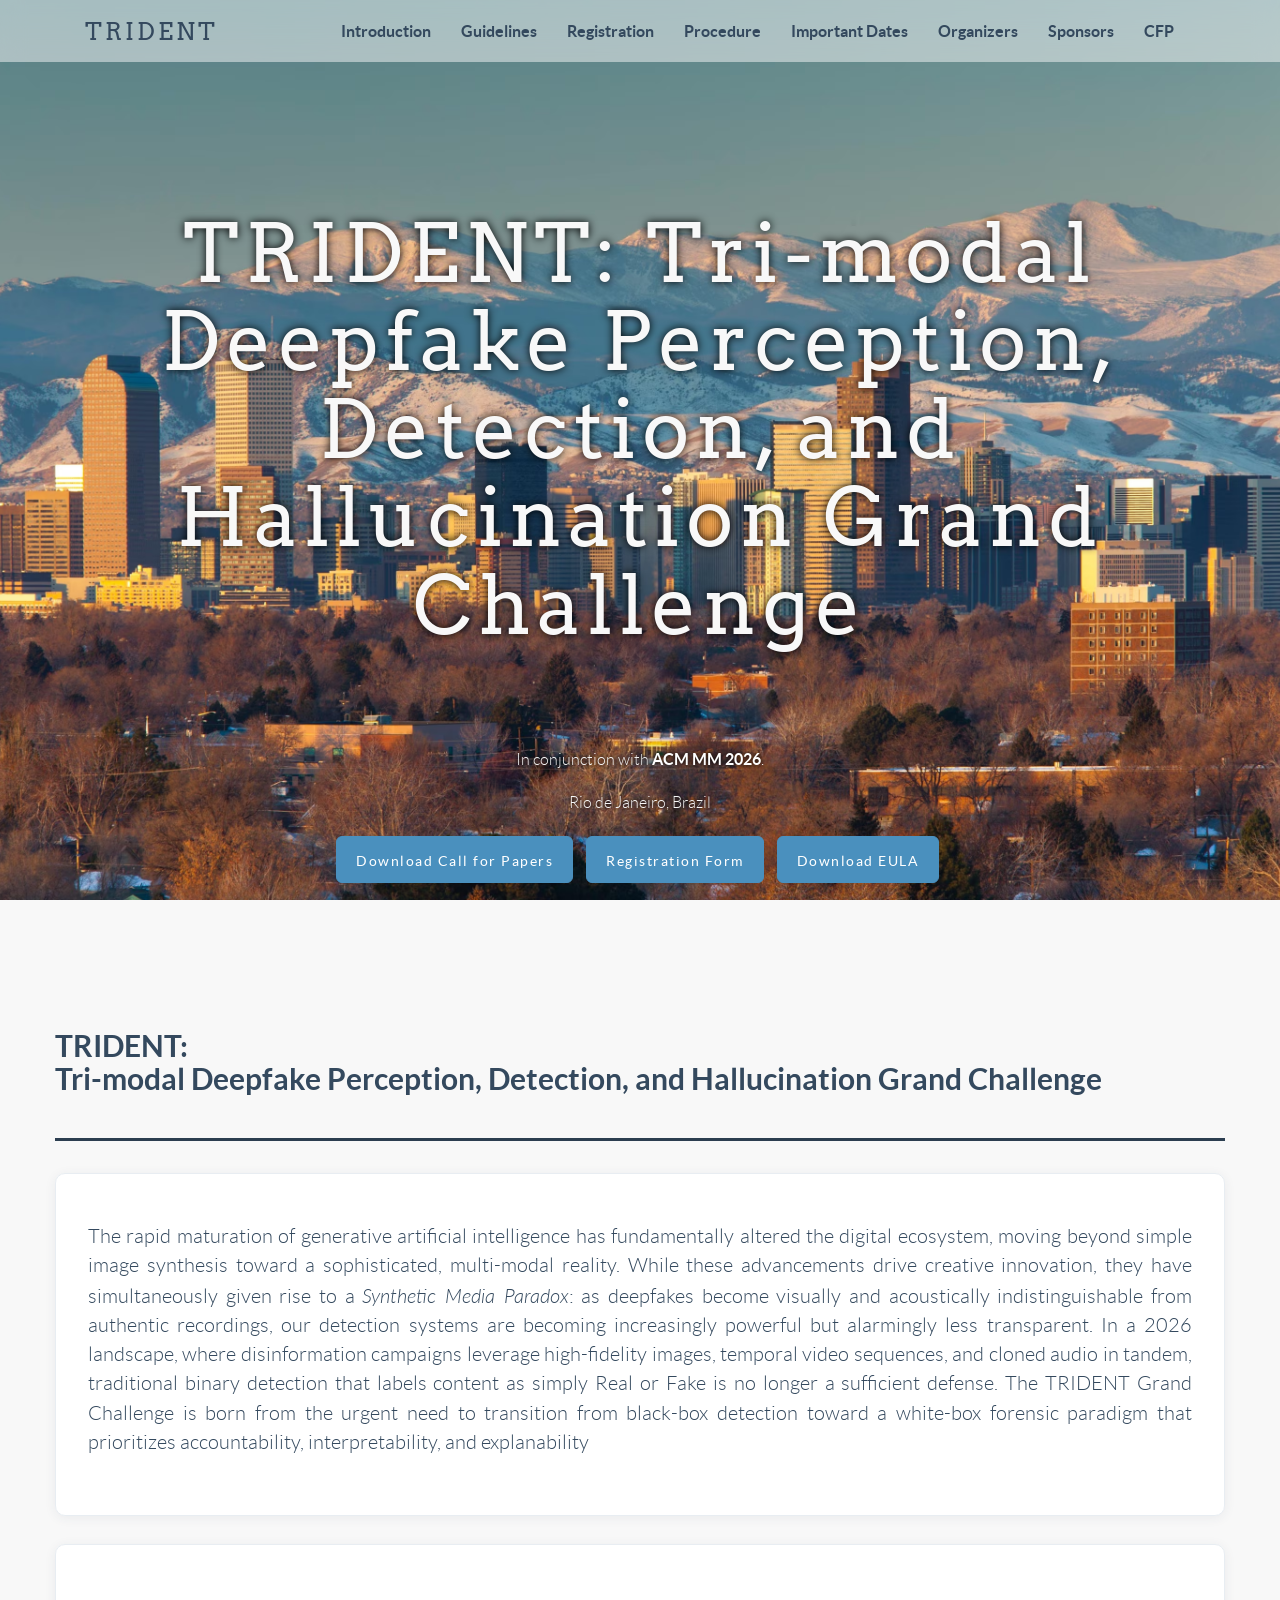
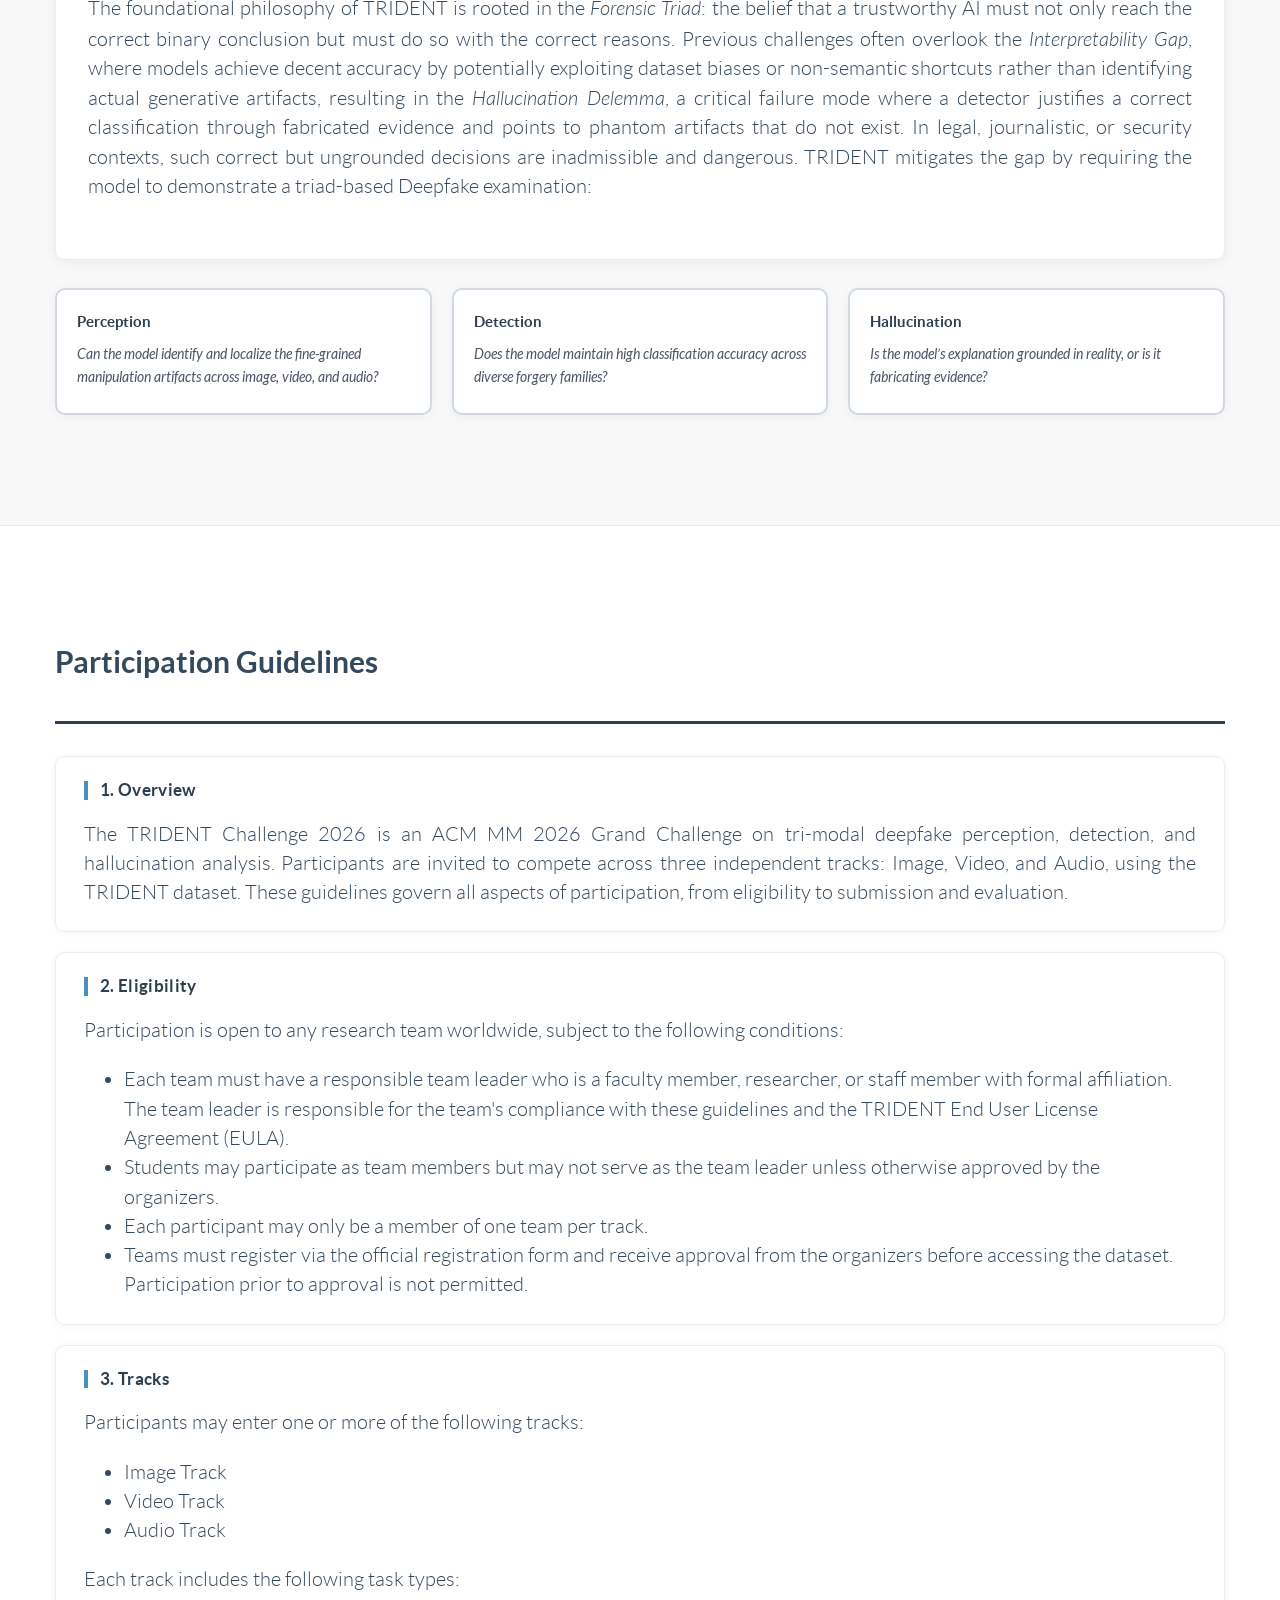
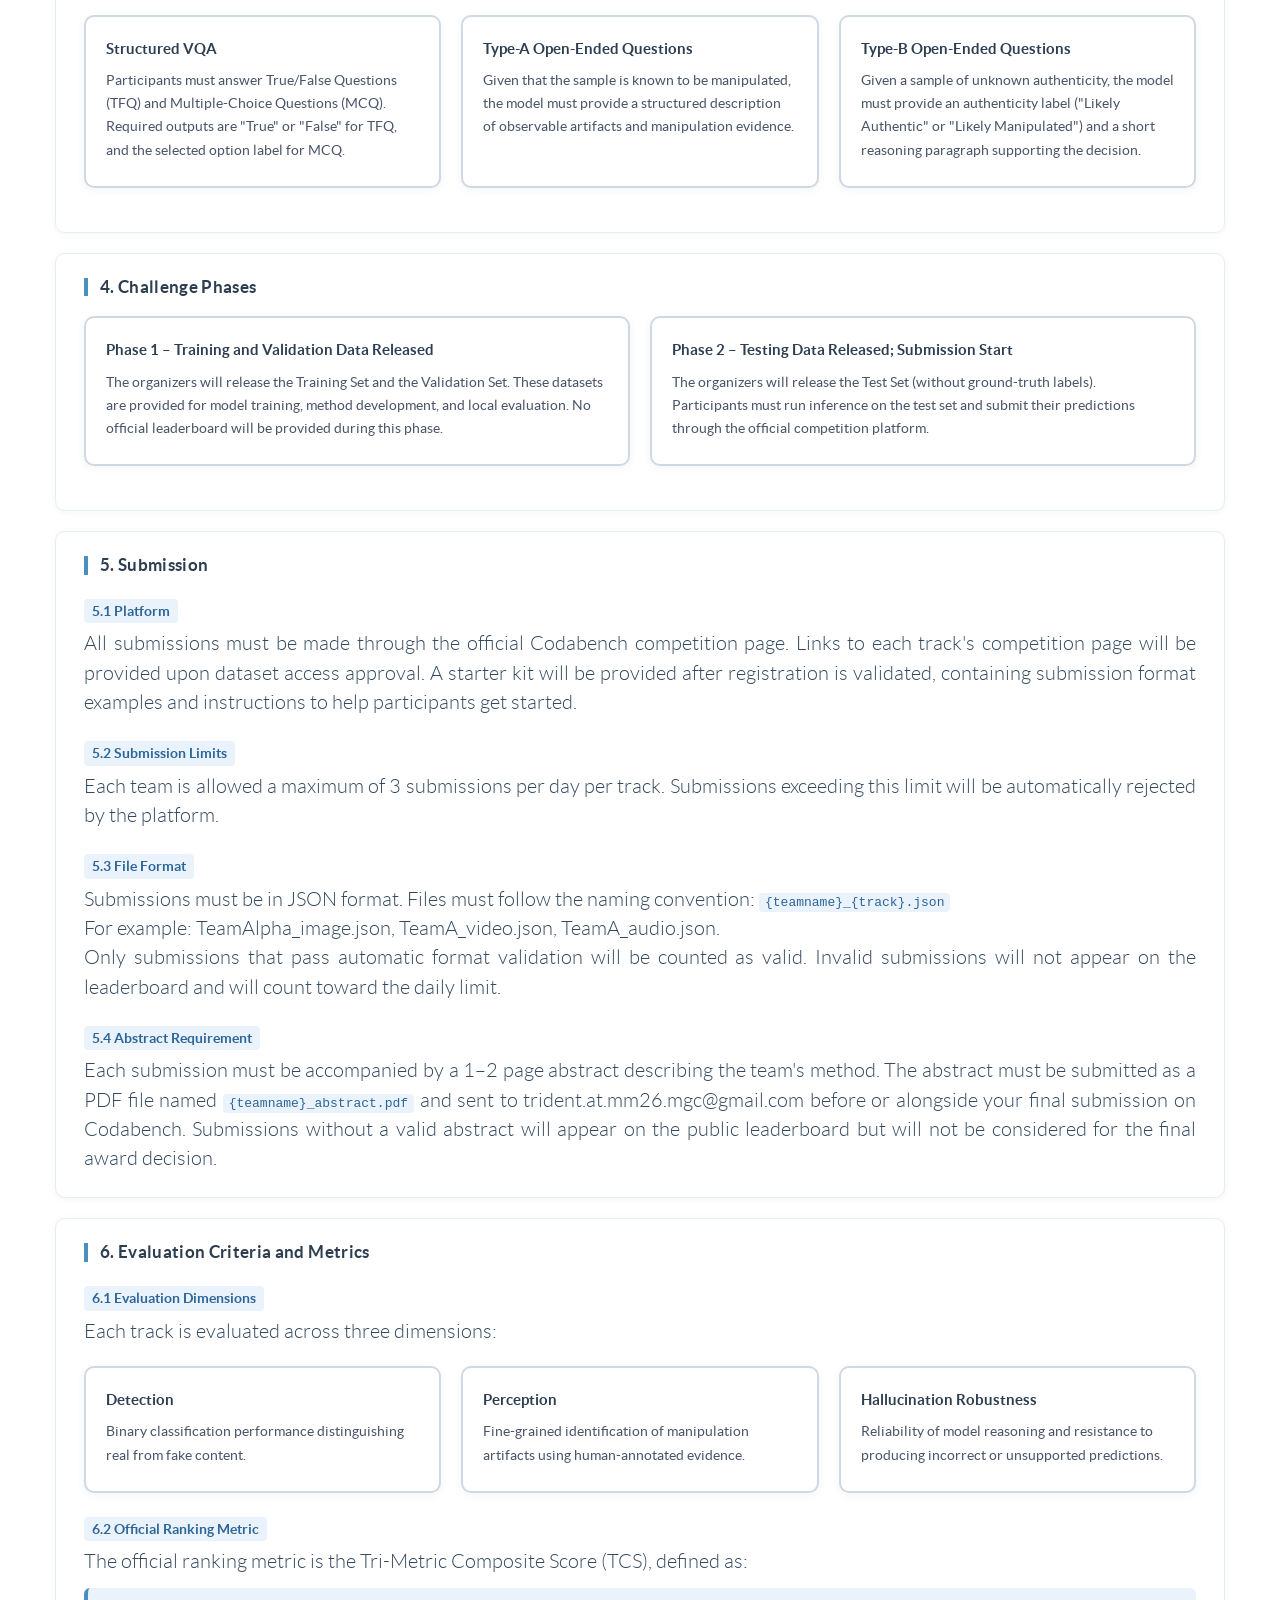
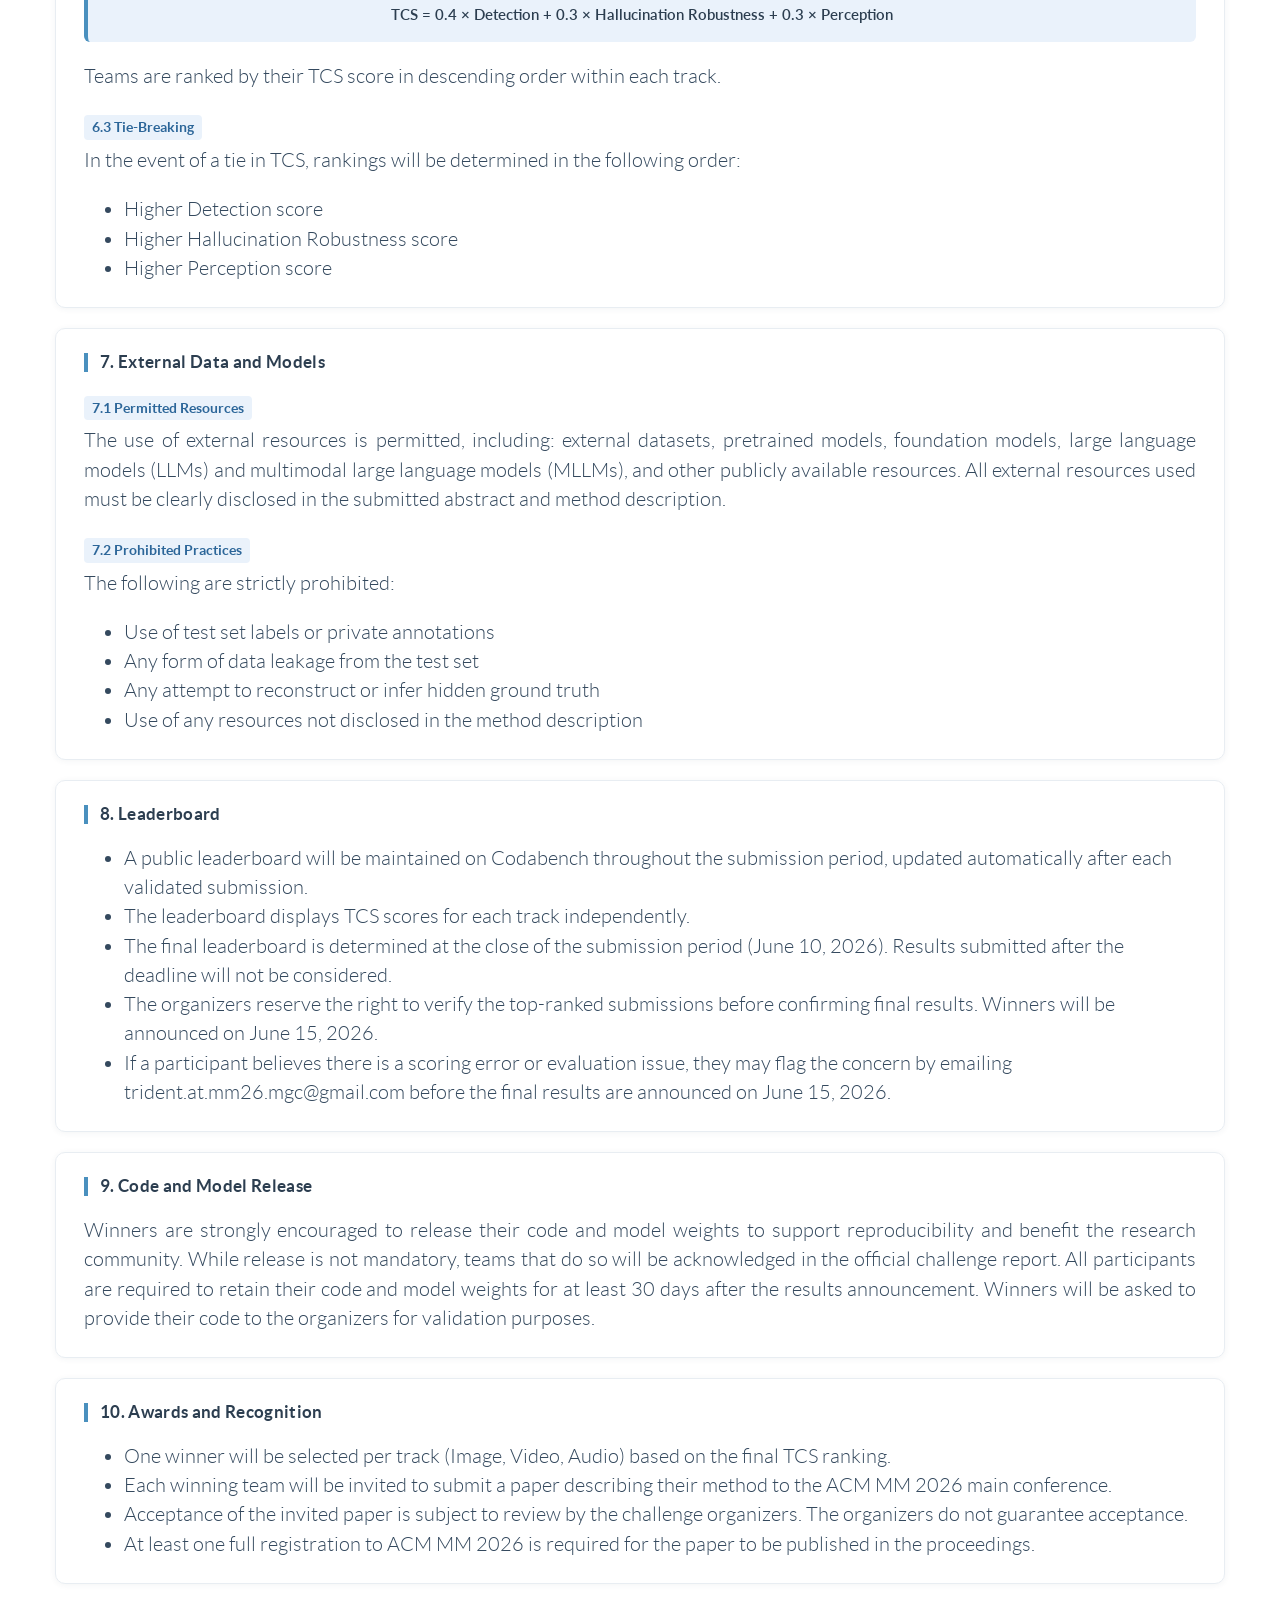
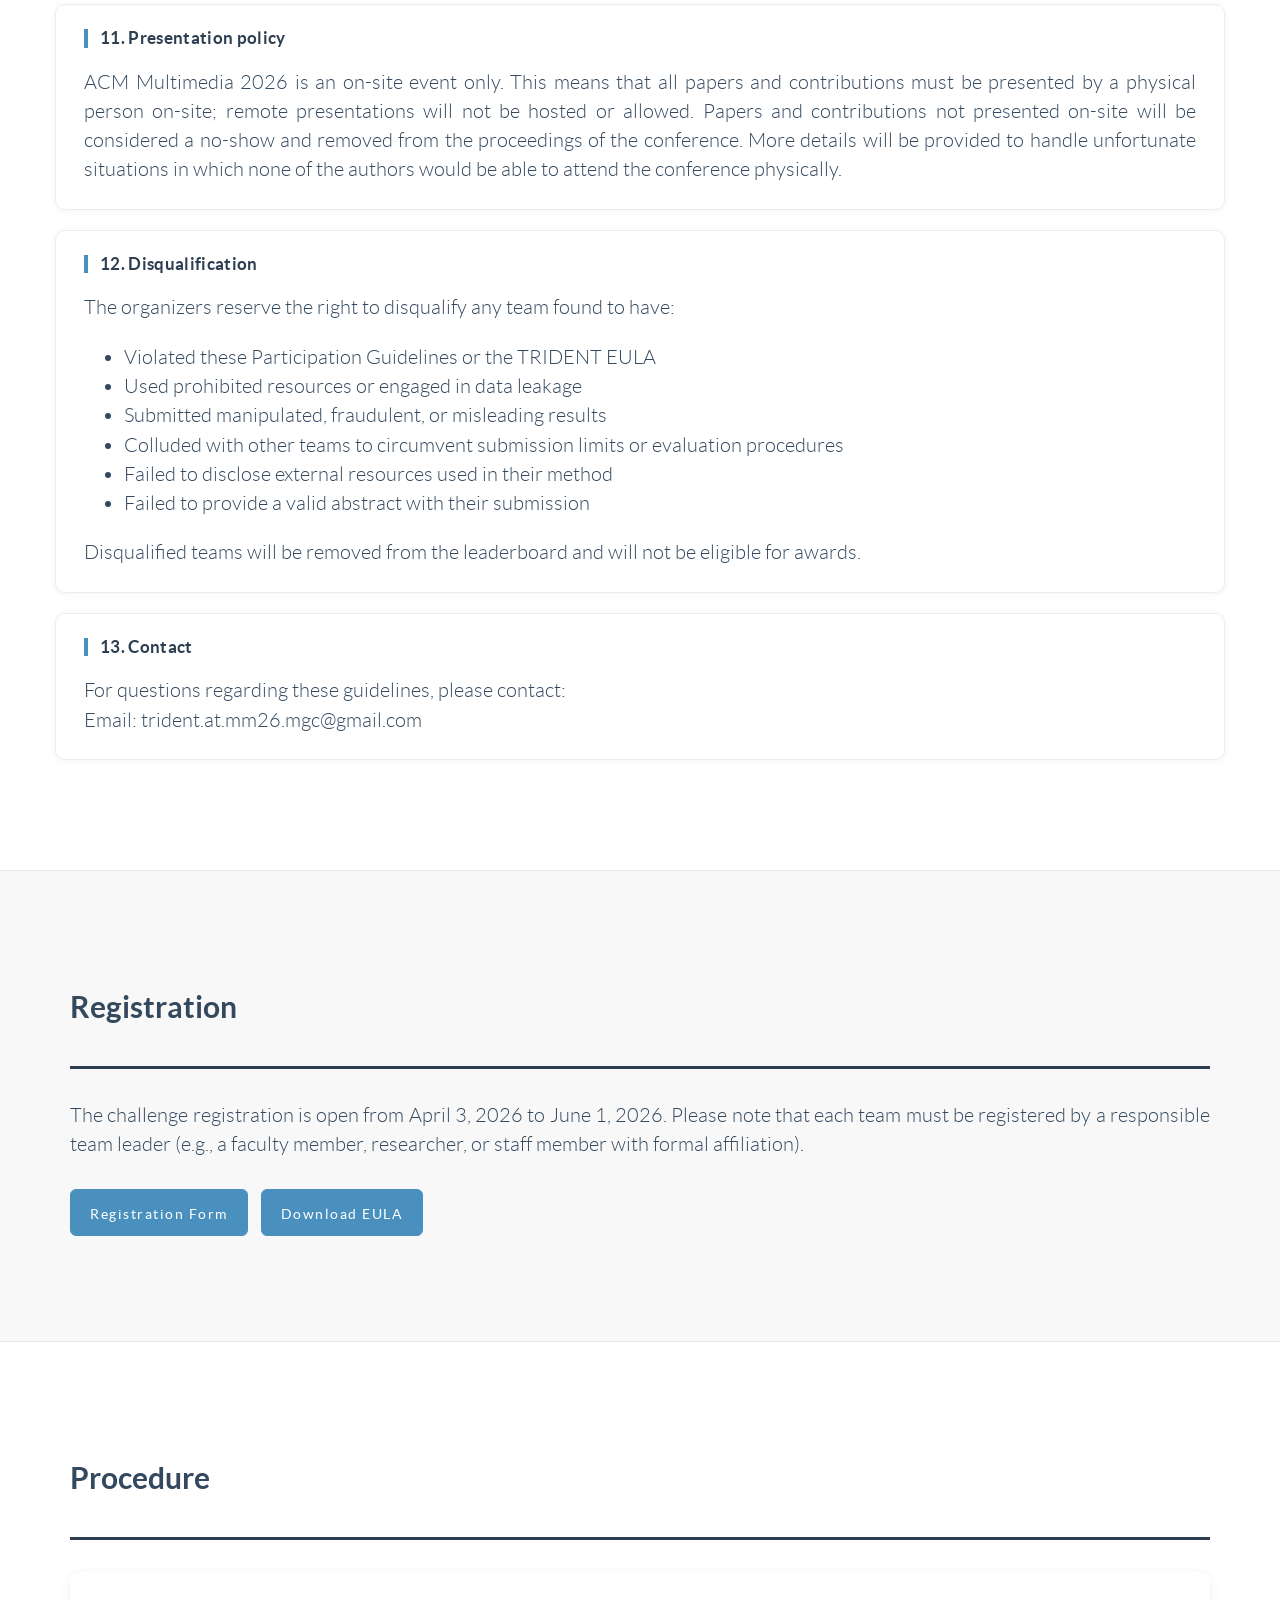
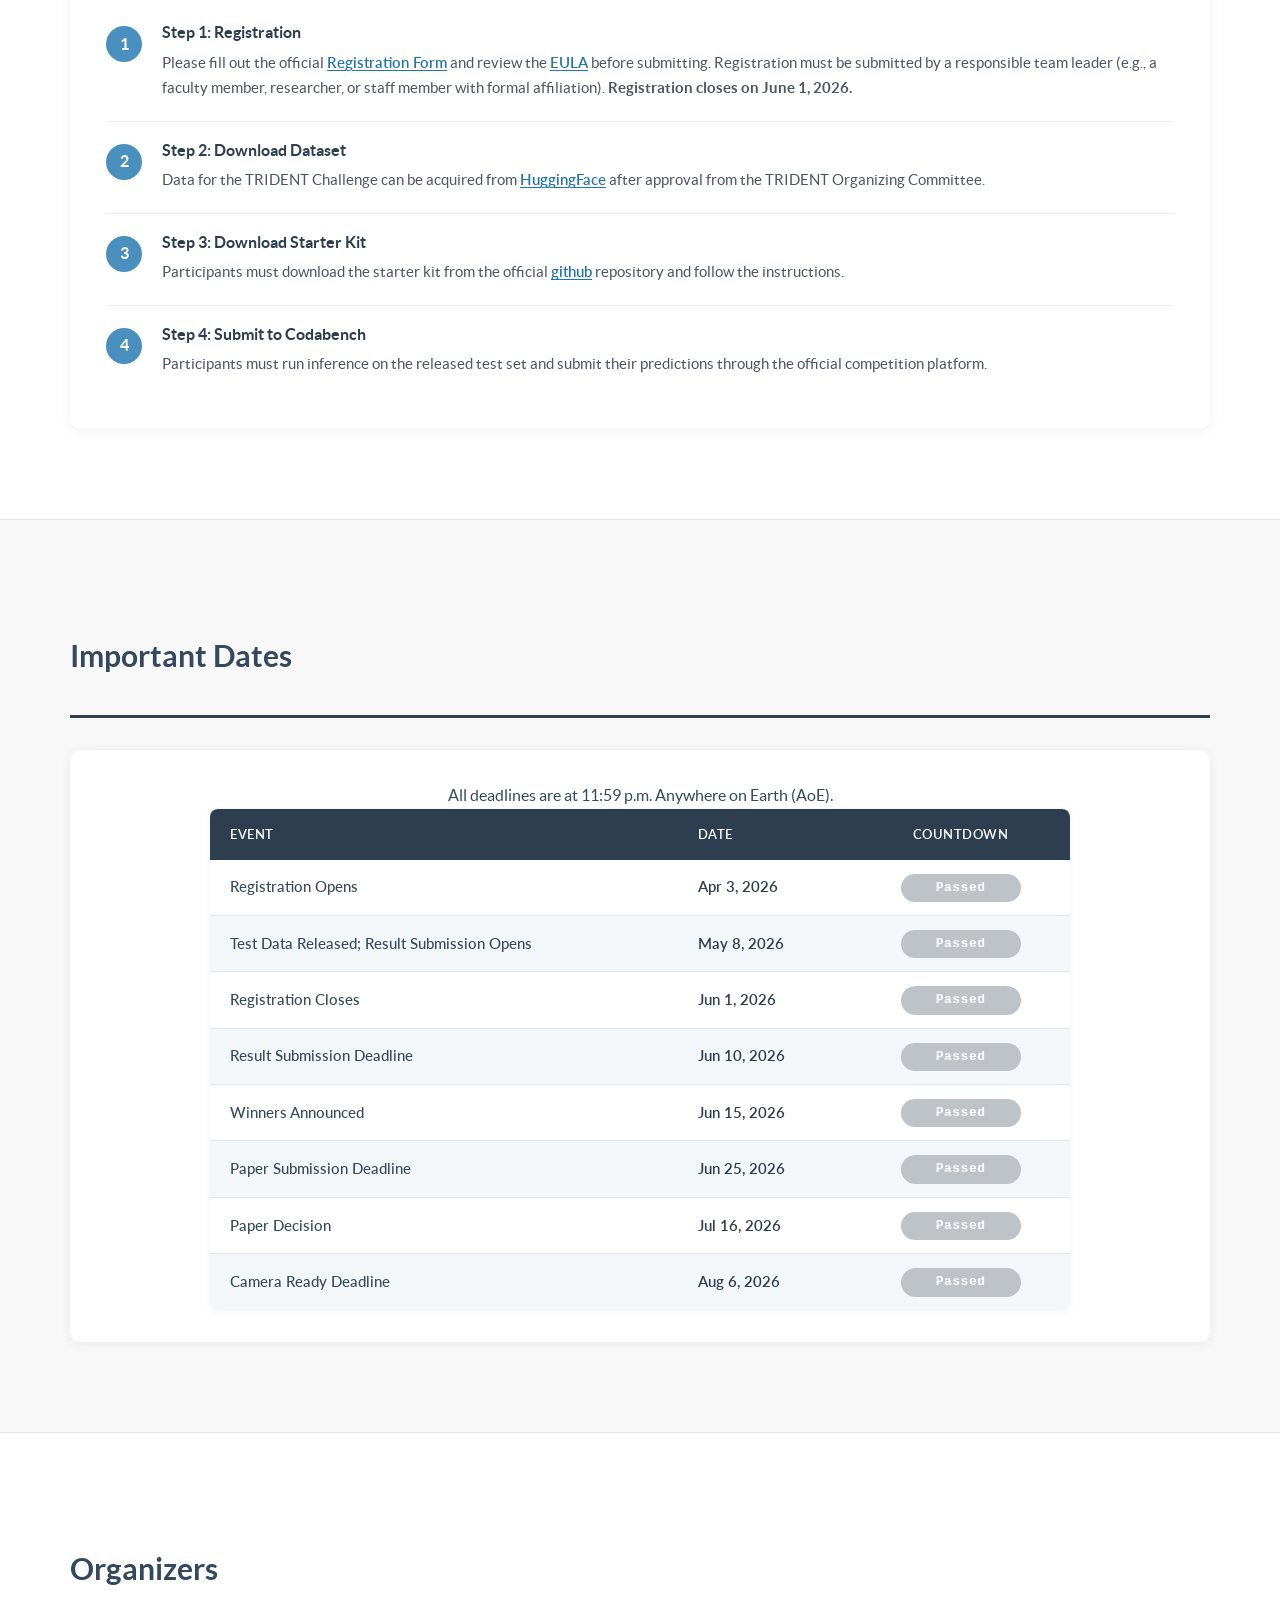
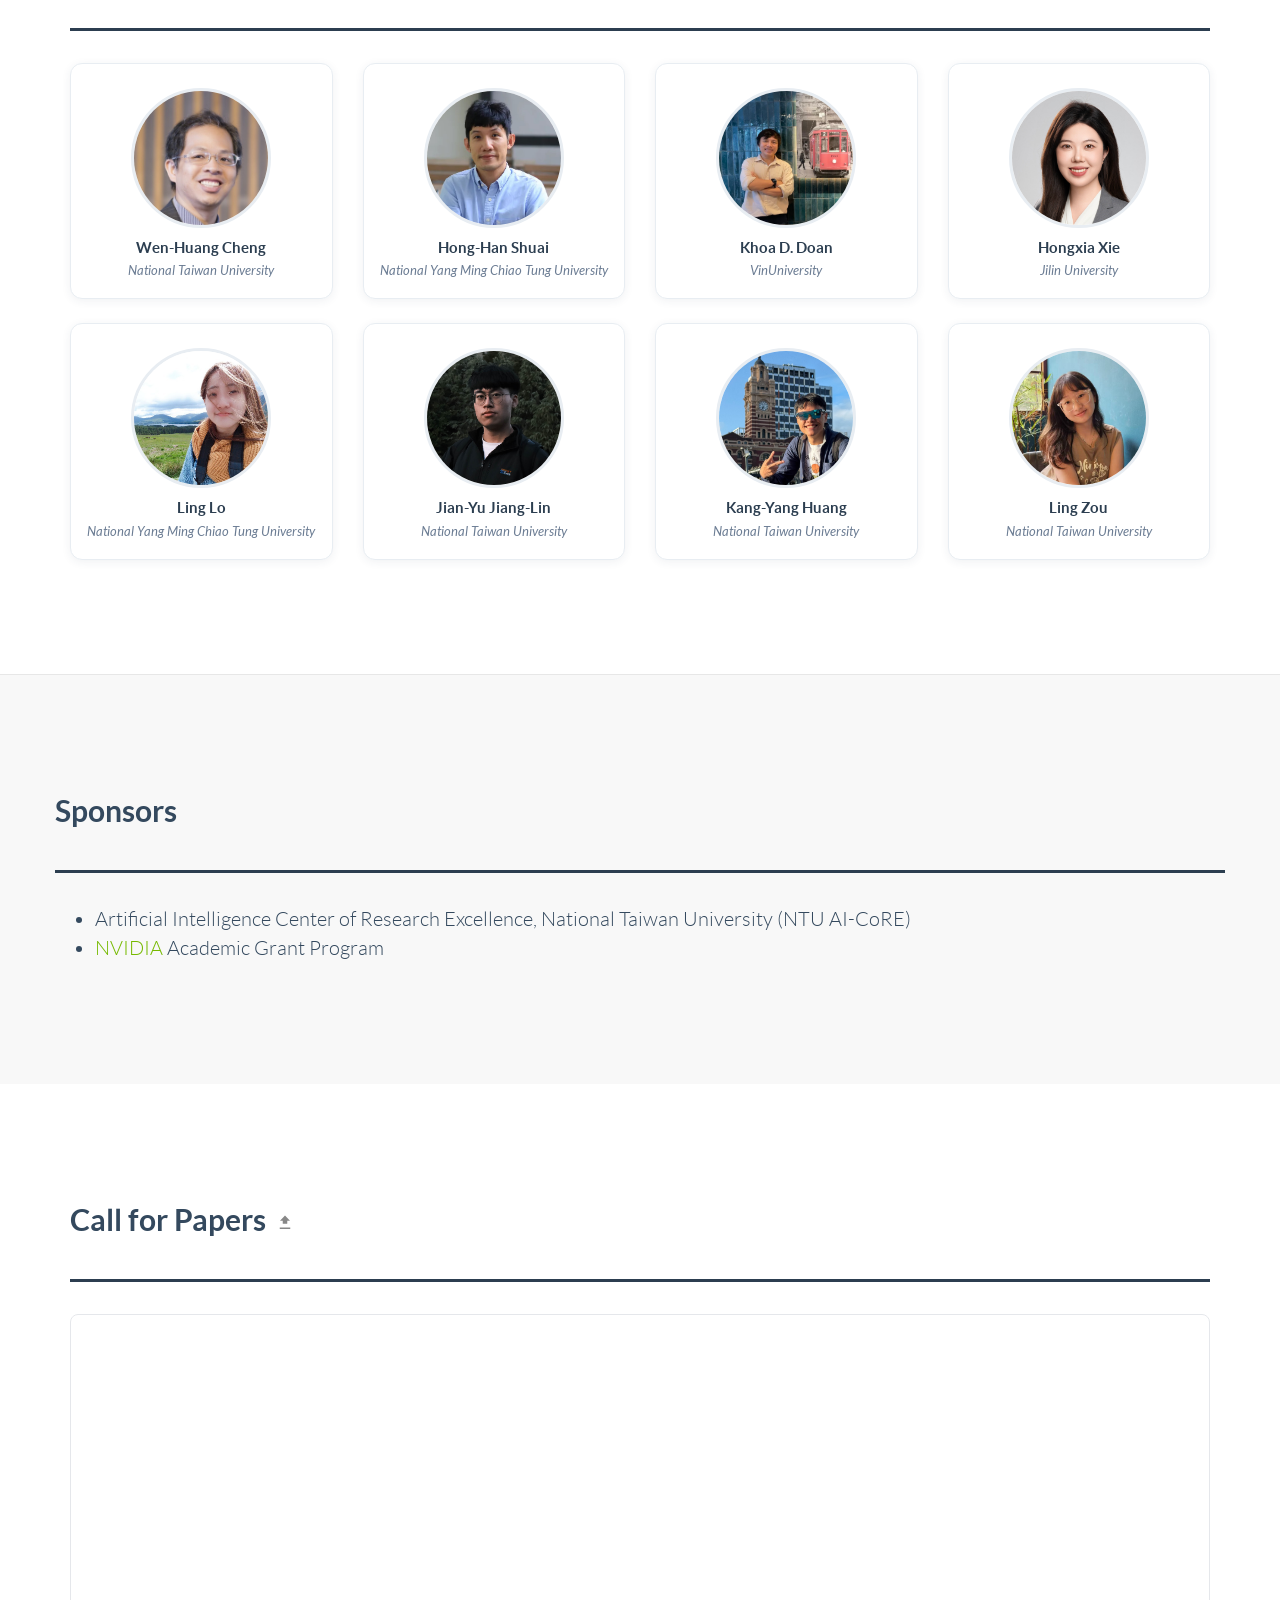
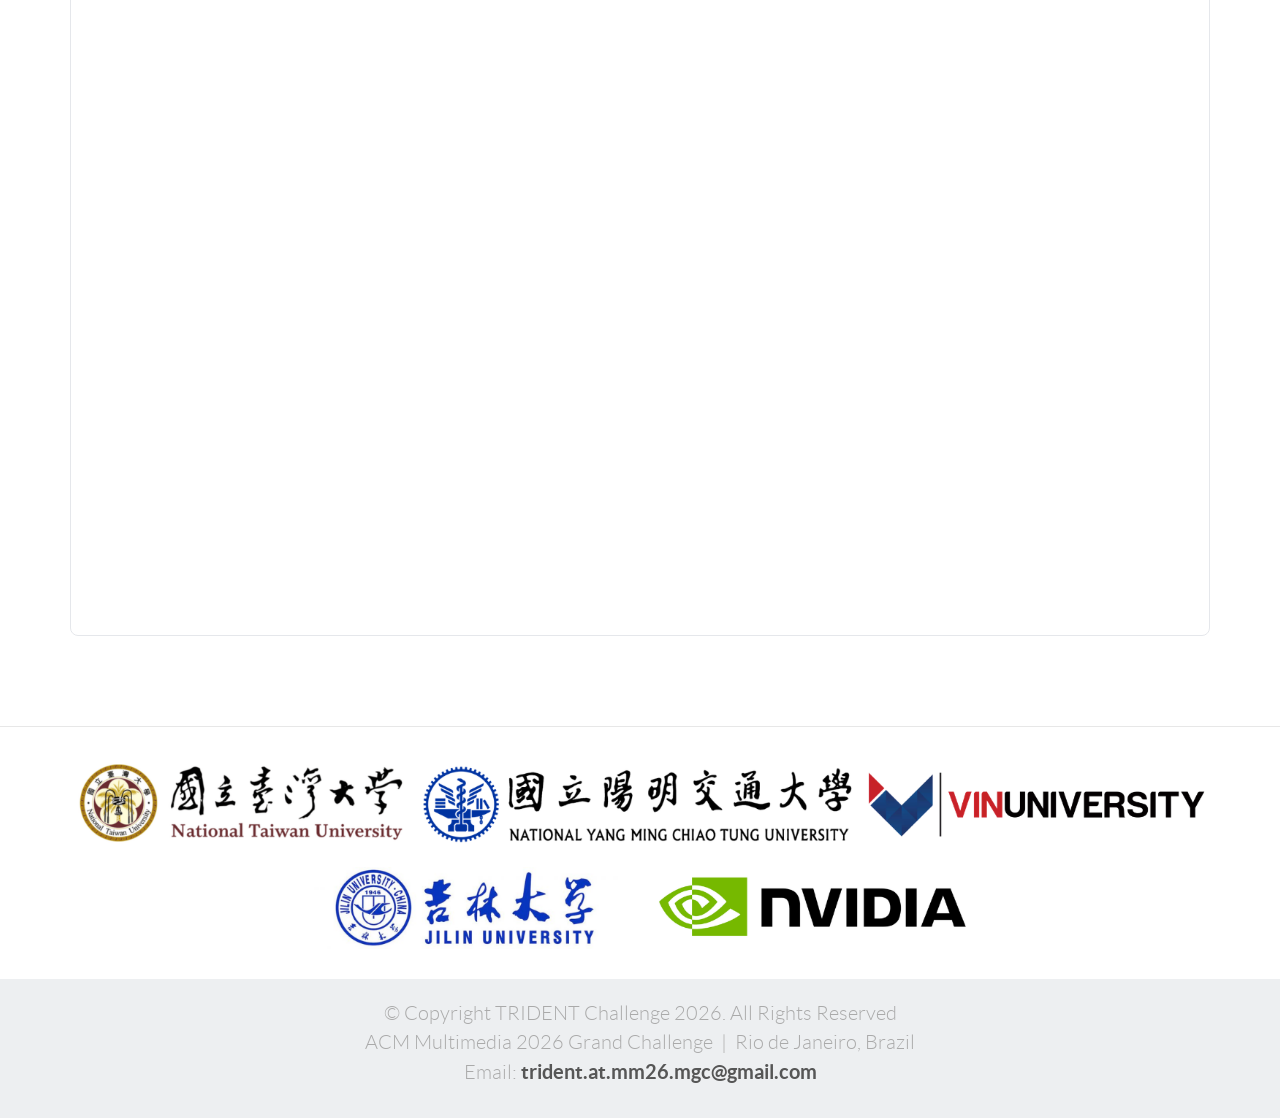
==== commit ac22271b: "Update presentation policy and adjust section numbering in guidelines" ====
--- a/index.html
+++ b/index.html
@@ -318,7 +318,14 @@
 					</div>
 
 					<div class="guideline-panel">
-						<h4 class="section-heading">11. Disqualification</h4>
+						<h4 class="section-heading">11. Presentation policy</h4>
+						<p class="lead" style="text-align:justify">
+							ACM Multimedia 2026 is an on-site event only. This means that all papers and contributions must be presented by a physical person on-site; remote presentations will not be hosted or allowed. Papers and contributions not presented on-site will be considered a no-show and removed from the proceedings of the conference. More details will be provided to handle unfortunate situations in which none of the authors would be able to attend the conference physically.
+						</p>
+					</div>
+
+					<div class="guideline-panel">
+						<h4 class="section-heading">12. Disqualification</h4>
 						<p class="lead" style="text-align:justify">The organizers reserve the right to disqualify any team found to have:</p>
 						<ul class="lead">
 							<li>Violated these Participation Guidelines or the TRIDENT EULA</li>
@@ -332,7 +339,7 @@
 					</div>
 
 					<div class="guideline-panel">
-						<h4 class="section-heading">12. Contact</h4>
+						<h4 class="section-heading">13. Contact</h4>
 						<p class="lead" style="text-align:justify">
 							For questions regarding these guidelines, please contact:<br>
 							Email: <a href="mailto:trident.at.mm26.mgc@gmail.com">trident.at.mm26.mgc@gmail.com</a>
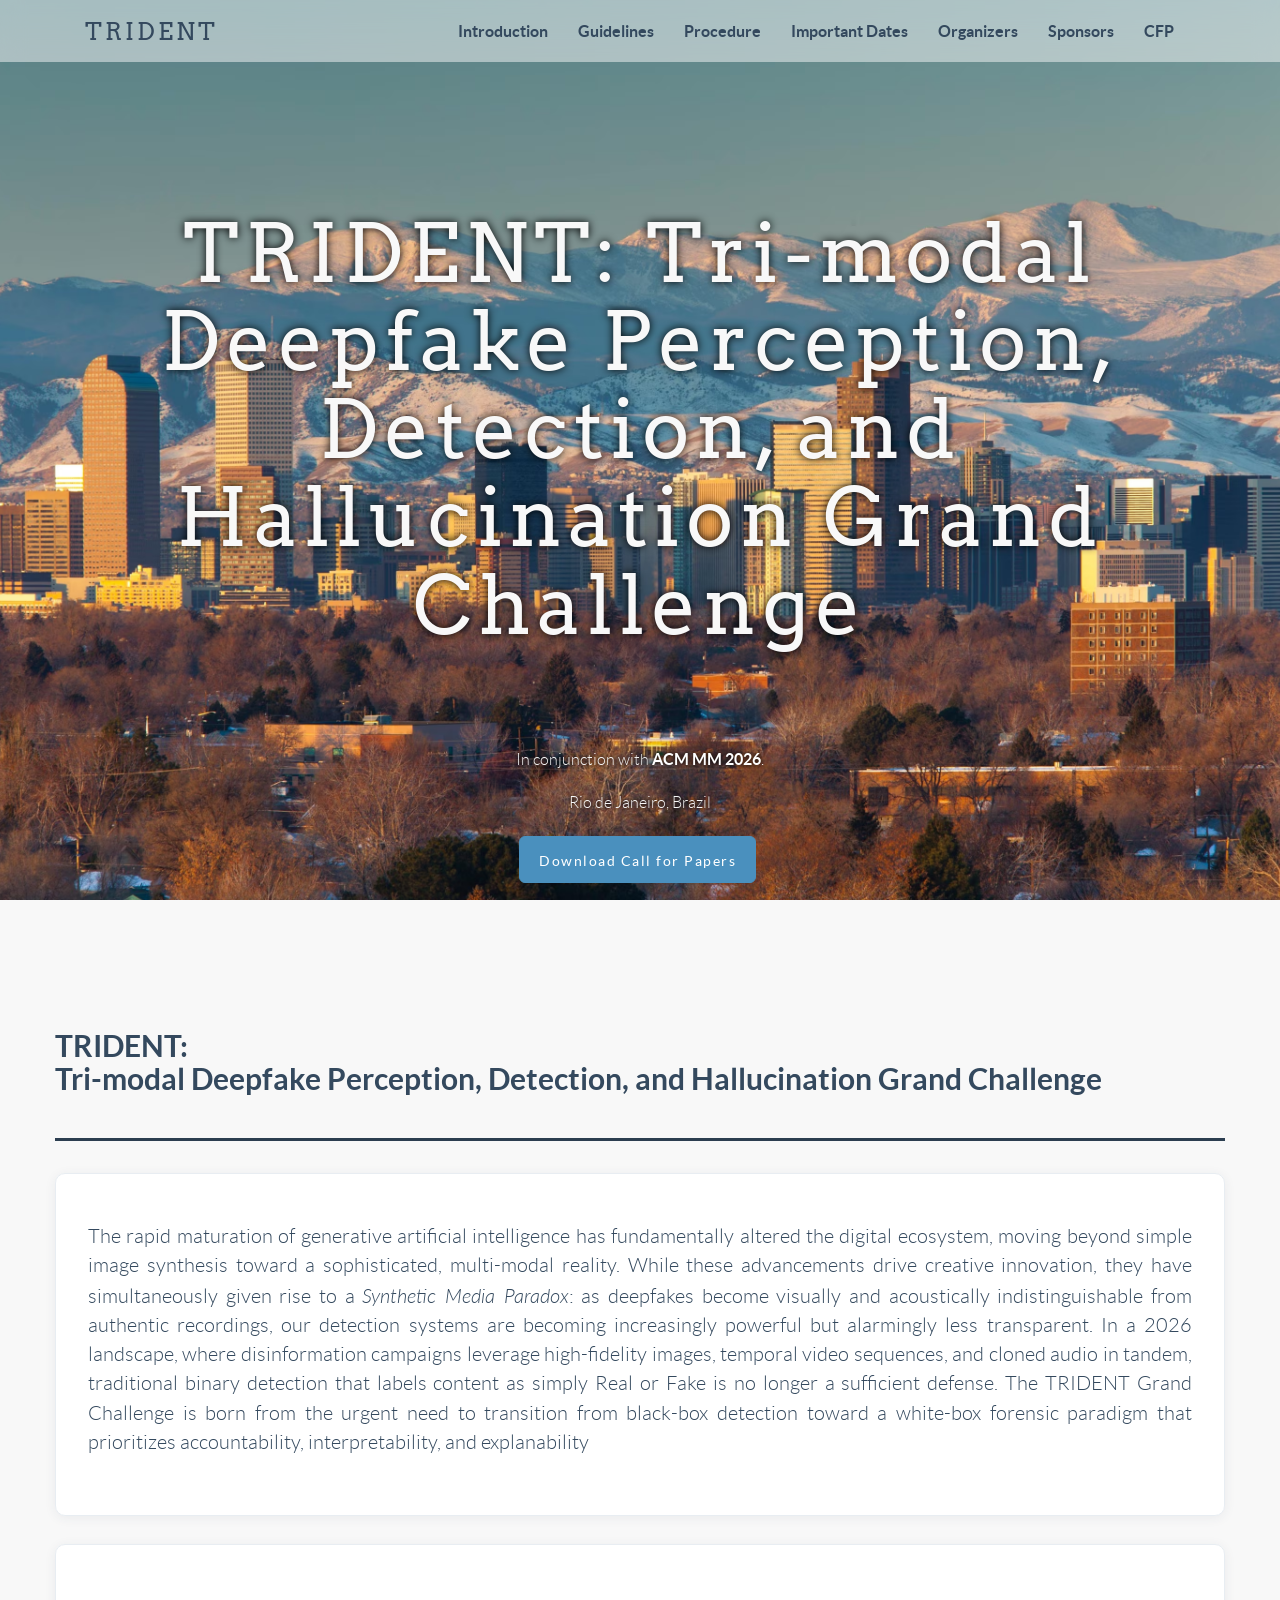
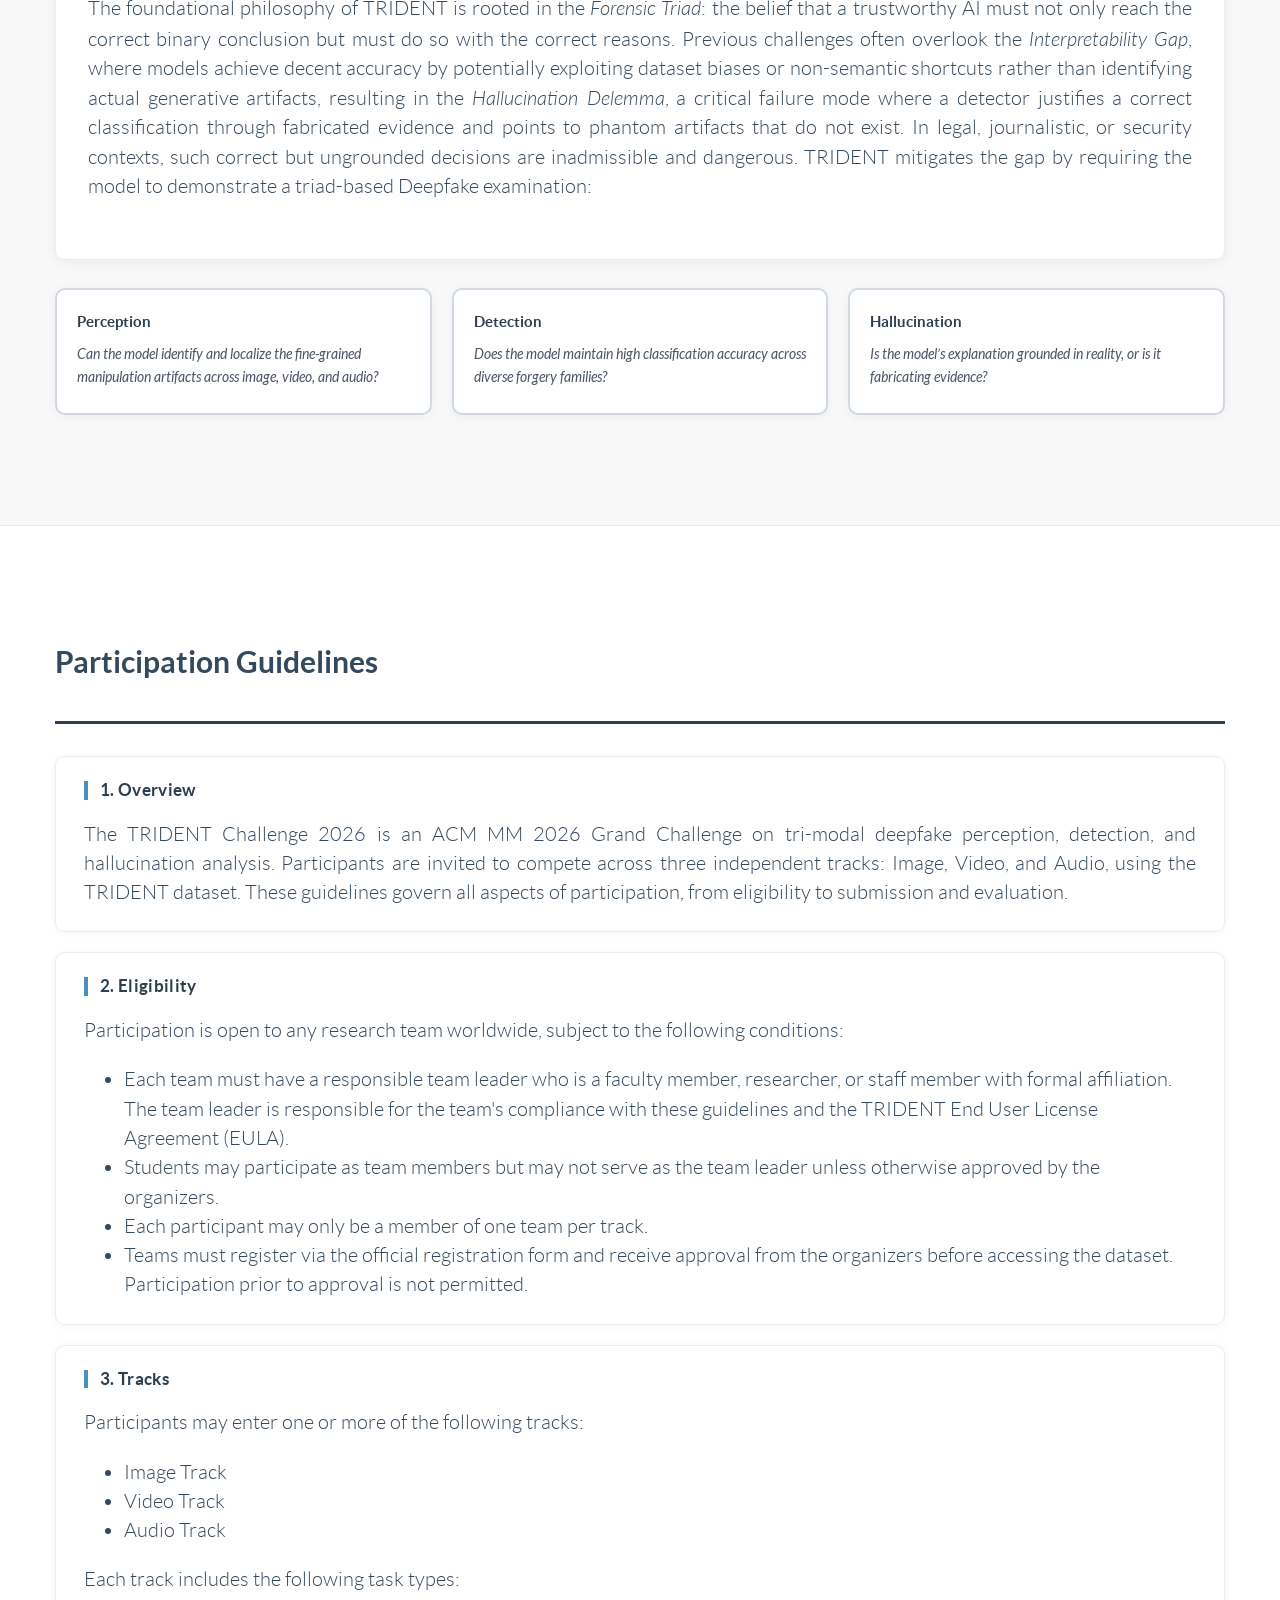
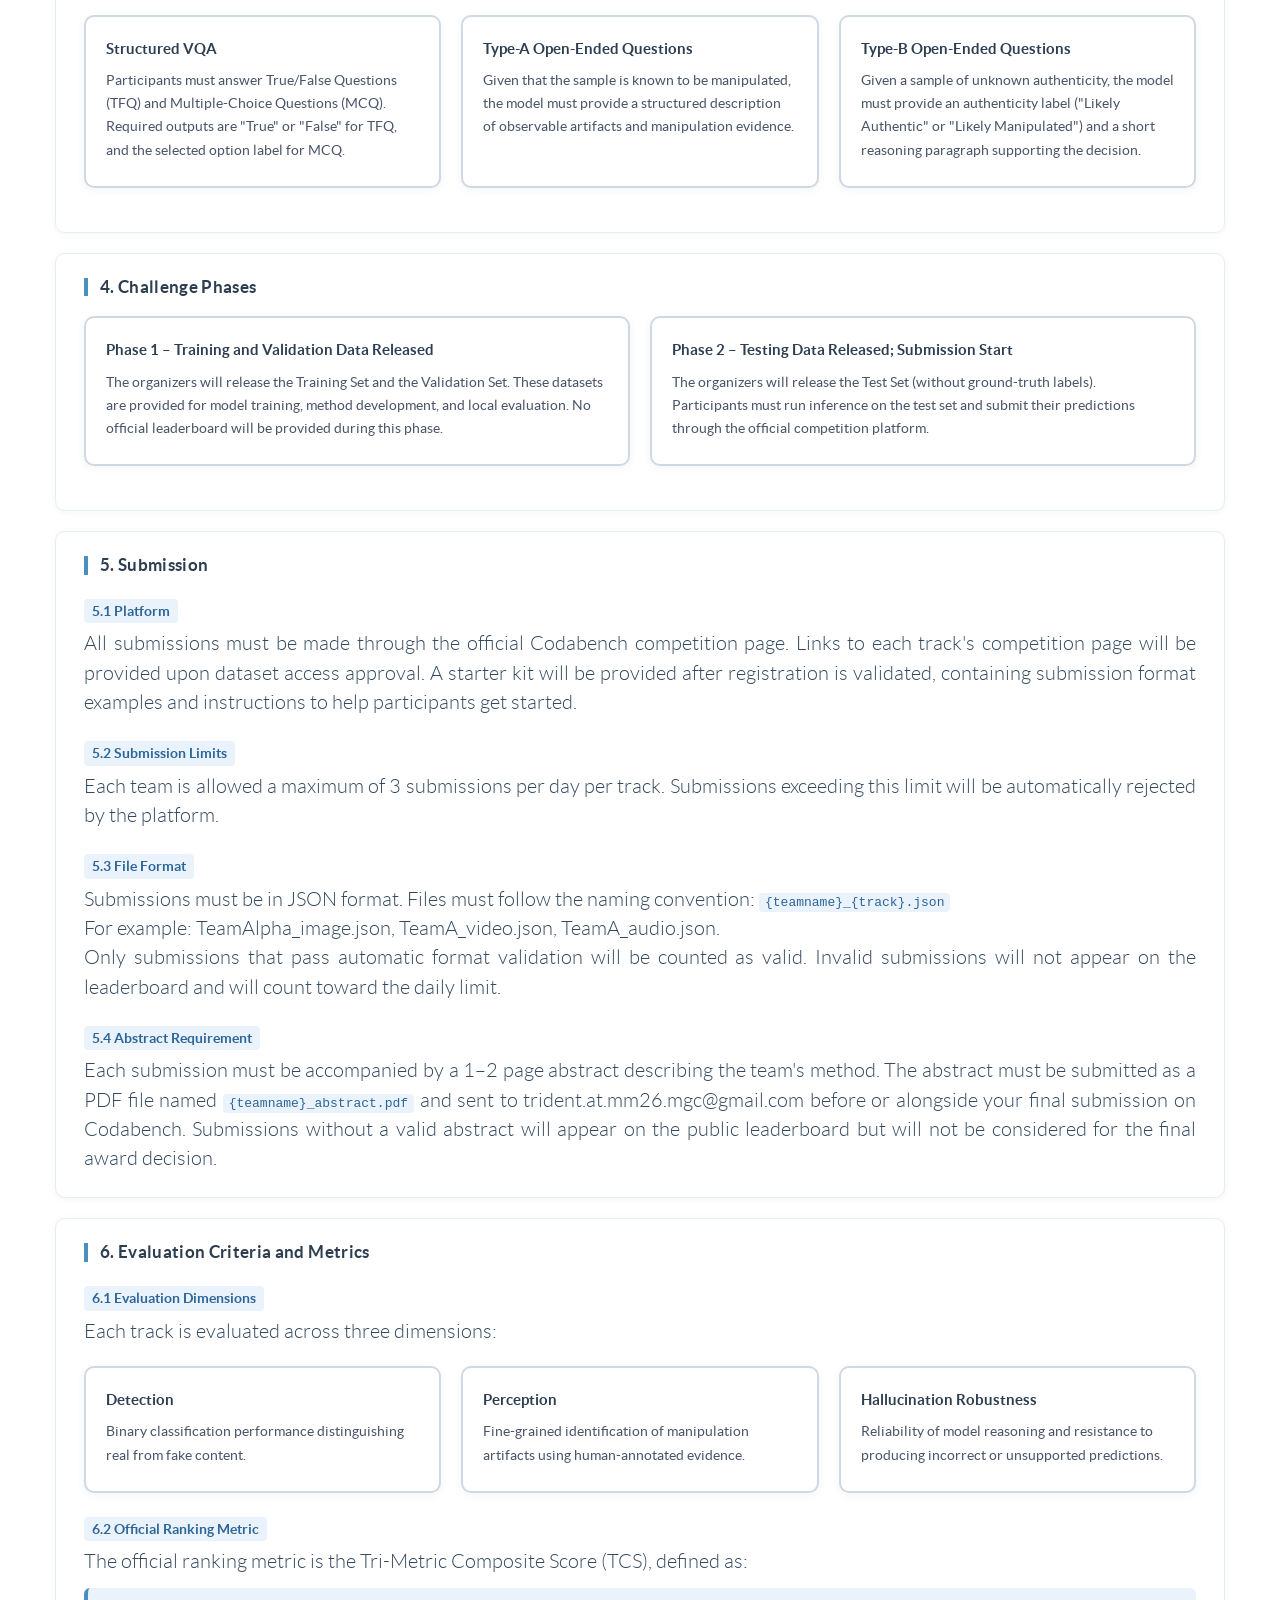
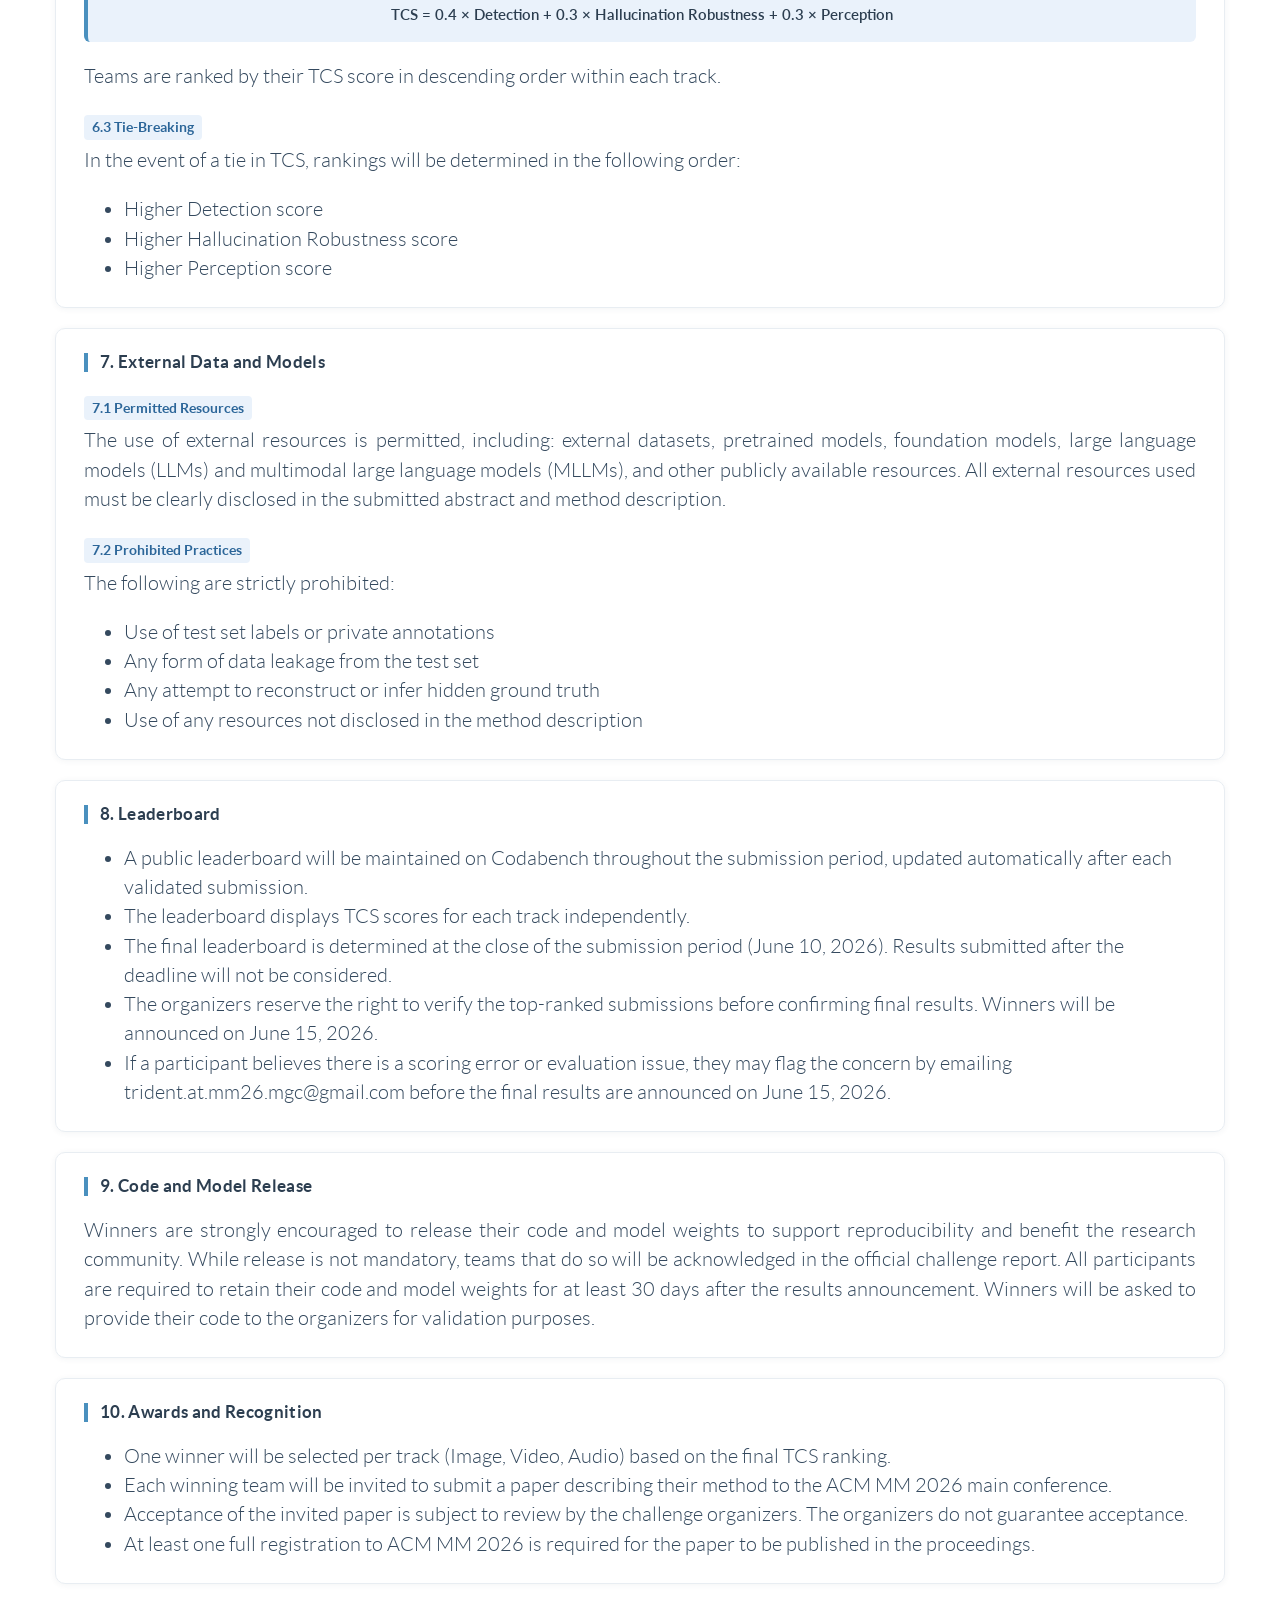
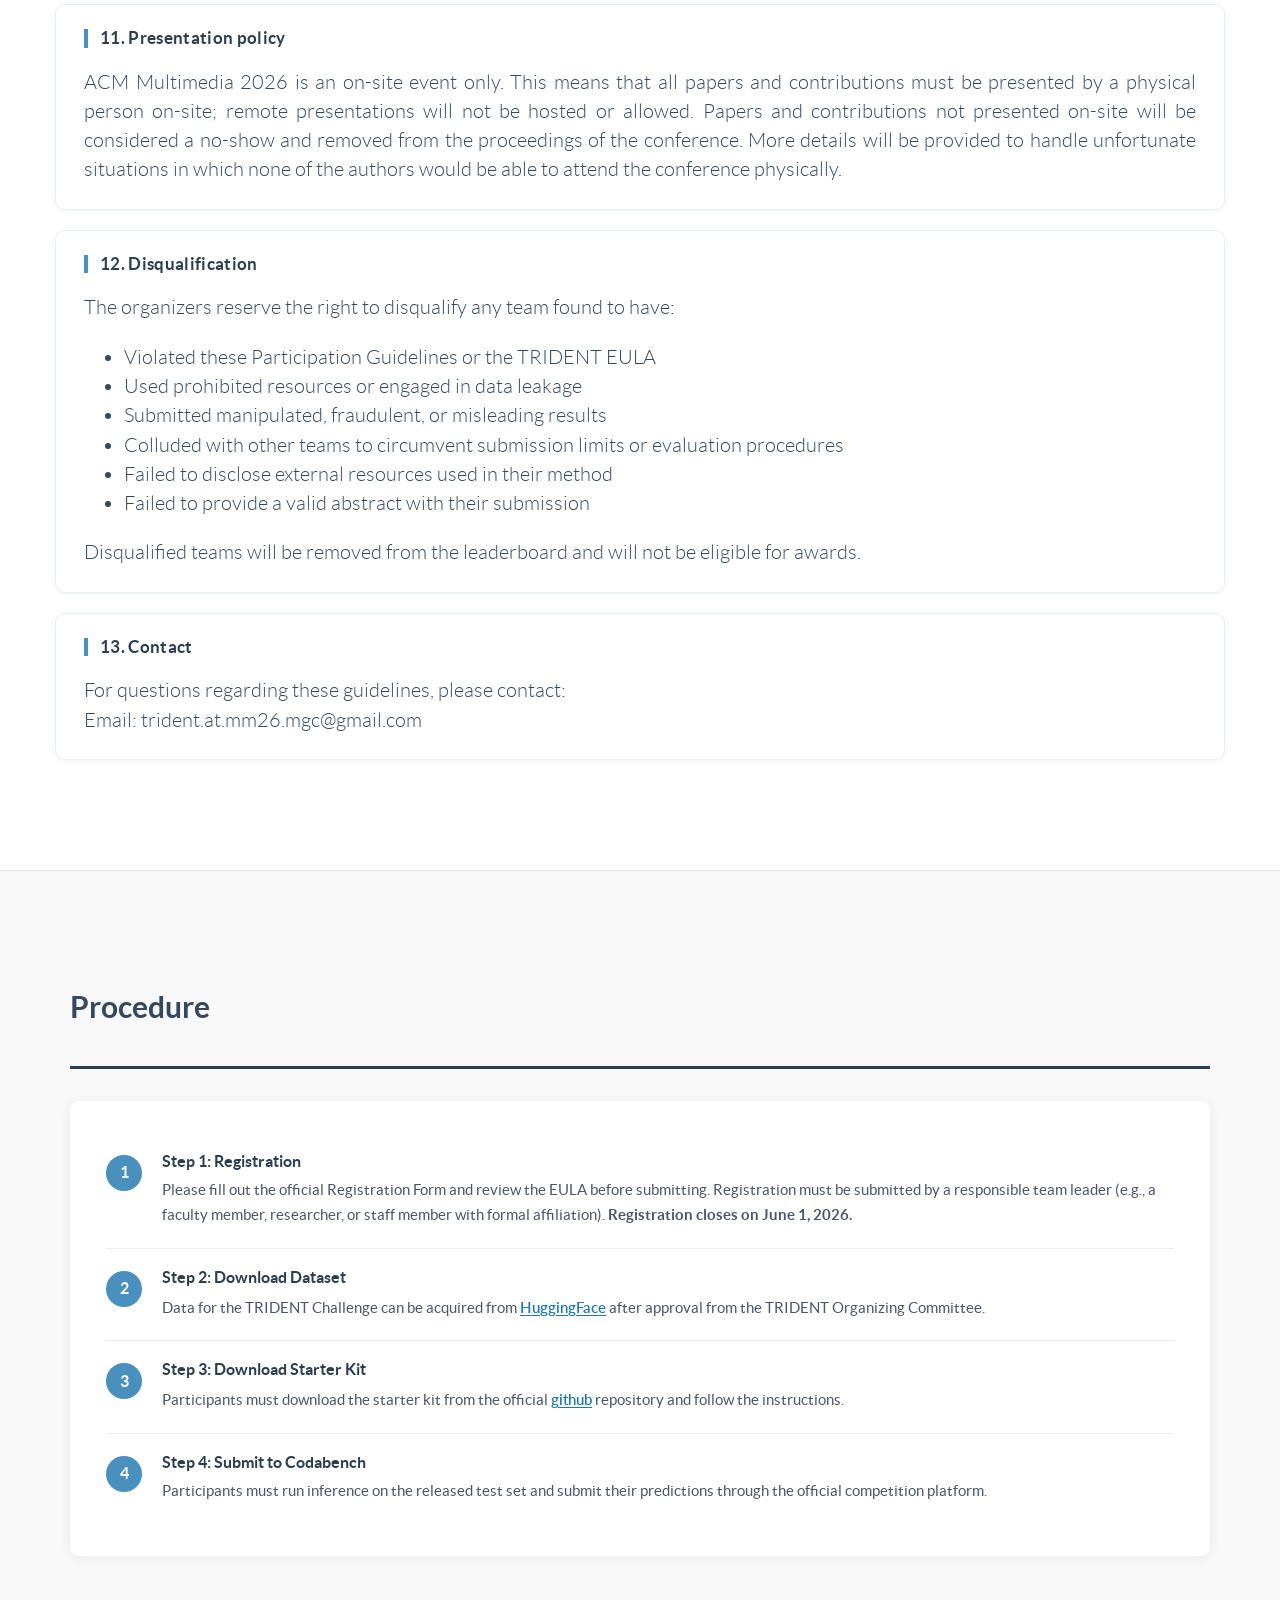
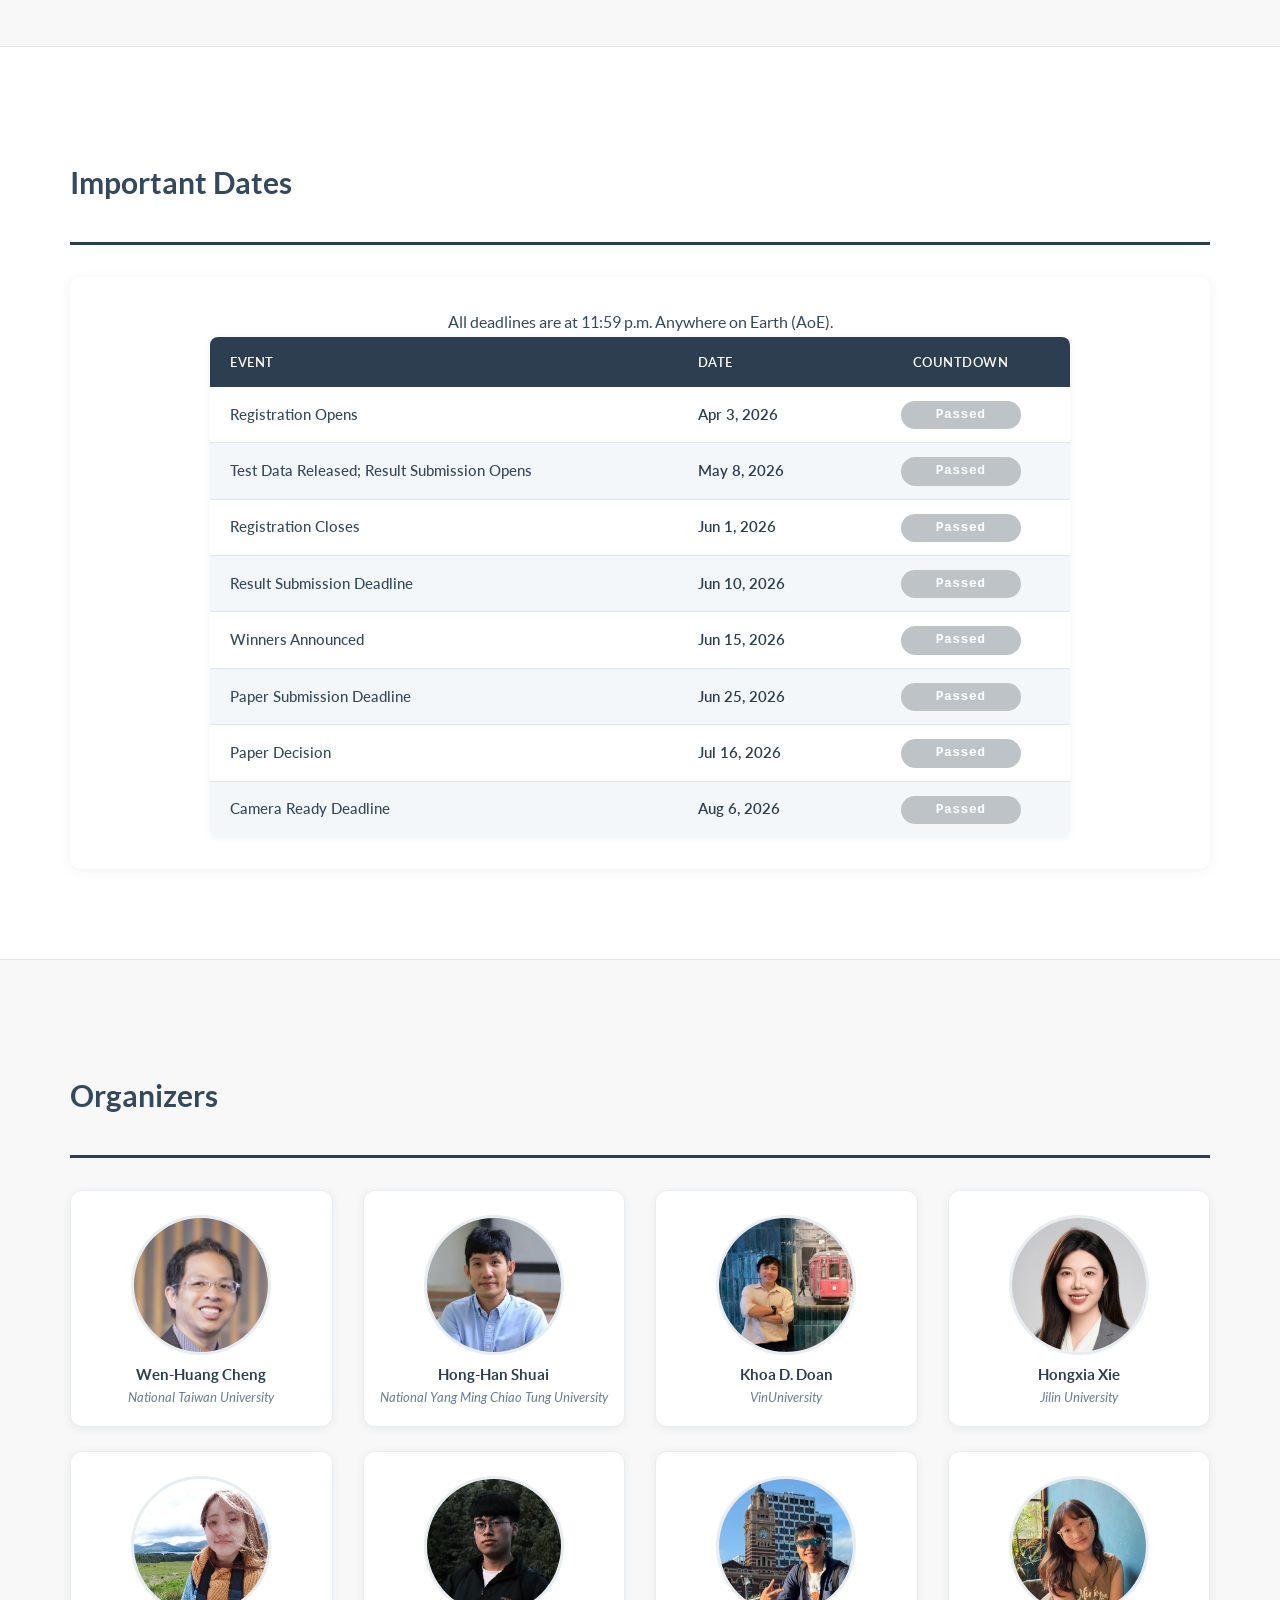
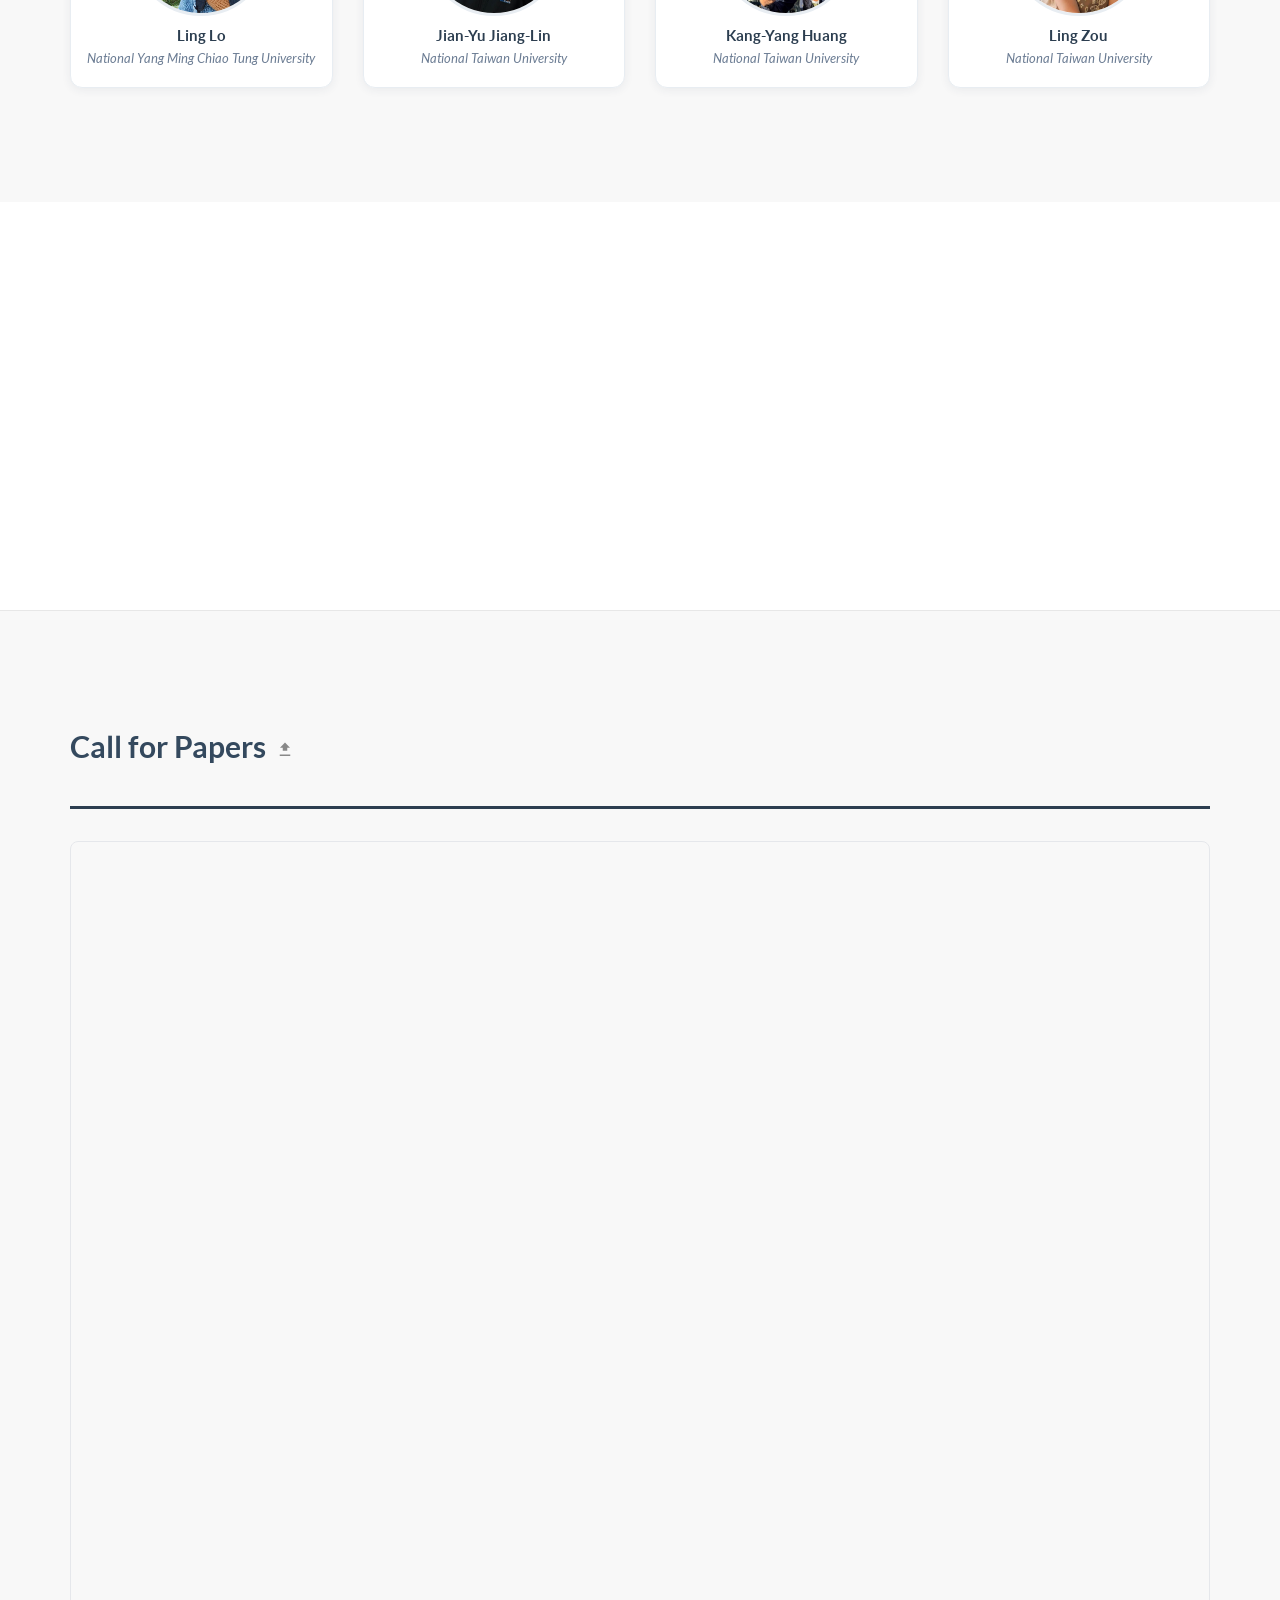
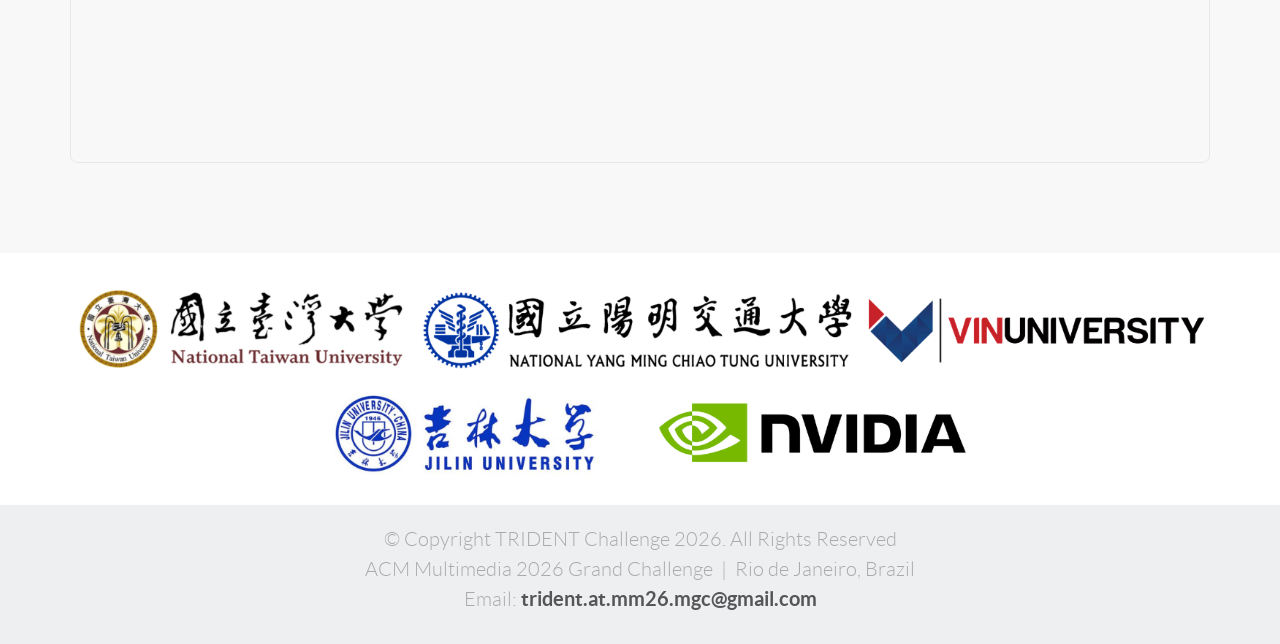
==== commit a4be3719: "Hide registration section and update related content in index.html" ====
--- a/index.html
+++ b/index.html
@@ -68,8 +68,10 @@
 			</h3>
 			<ul class="list-inline intro-social-buttons" style="margin-top: 20px;">
 				<li><a href="CFP.pdf" target="_blank" class="btn btn-lg mybutton_cyano wow fadeIn" data-wow-delay="0.8s"><span class="network-name">Download Call for Papers</span></a></li>
+				<!-- Challenge has ended: registration form and EULA links hidden
 				<li><a href="https://forms.gle/fSStUa853ovsmsRQ9" target="_blank" class="btn btn-lg mybutton_cyano wow fadeIn" data-wow-delay="1.0s"><span class="network-name">Registration Form</span></a></li>
 				<li><a href="TRIDENT_EULA_updated.pdf" target="_blank" class="btn btn-lg mybutton_cyano wow fadeIn" data-wow-delay="0.8s"><span class="network-name">Download EULA</span></a></li>
+				-->
 			</ul>
 		</div>
     </div>
@@ -92,7 +94,7 @@
 					
 					<li class="menuItem"><a href="#intro">Introduction</a></li>
 					<li class="menuItem"><a href="#guidelines">Guidelines</a></li>
-					<li class="menuItem"><a href="#registration">Registration</a></li>
+					<!-- <li class="menuItem"><a href="#registration">Registration</a></li> -->
 					<li class="menuItem"><a href="#procedure">Procedure</a></li>
 					<li class="menuItem"><a href="#dates">Important Dates</a></li>
 					<!-- <li class="menuItem"><a href="#invited">Invited Speakers</a></li> -->
@@ -352,7 +354,7 @@
         <!-- /.container -->
     </div>
 
-	<!-- Registration -->
+	<!-- Registration - challenge has ended, section hidden
 	<div id="registration" class="content-section-a">
 		<div class="container">
 			<div class="section-header section-header-left">
@@ -367,11 +369,14 @@
 			</ul>
 		</div>
 	</div>
+	-->
+
 
 
 
 	<!-- Procedure -->
-	<div id="procedure" class="content-section-b">
+	<!-- NOTE: section background classes below shifted a<->b because the Registration section is commented out; restore if it is re-enabled -->
+	<div id="procedure" class="content-section-a">
 		<div class="container">
 			<div class="section-header section-header-left">
 				<h3 class="section-heading">Procedure</h3>
@@ -382,7 +387,8 @@
 					<div class="procedure-step-body">
 						<h5 class="procedure-step-title">Step 1: Registration</h5>
 						<p class="procedure-step-desc">
-							Please fill out the official <a href="https://forms.gle/fSStUa853ovsmsRQ9" target="_blank">Registration Form</a> and review the <a href="TRIDENT_EULA_updated.pdf" target="_blank">EULA</a> before submitting. Registration must be submitted by a responsible team leader (e.g., a faculty member, researcher, or staff member with formal affiliation). <strong>Registration closes on June 1, 2026.</strong>
+							<!-- Challenge has ended: Registration Form / EULA hyperlinks commented out, text kept -->
+							Please fill out the official <!-- <a href="https://forms.gle/fSStUa853ovsmsRQ9" target="_blank"> -->Registration Form<!-- </a> --> and review the <!-- <a href="TRIDENT_EULA_updated.pdf" target="_blank"> -->EULA<!-- </a> --> before submitting. Registration must be submitted by a responsible team leader (e.g., a faculty member, researcher, or staff member with formal affiliation). <strong>Registration closes on June 1, 2026.</strong>
 						</p>
 					</div>
 				</div>
@@ -421,7 +427,7 @@
 	</div>
 
 	<!-- Important Dates -->
-    <div id ="dates" class="content-section-a">
+    <div id ="dates" class="content-section-b">
 
         <div class="container">
             <div class="section-header section-header-left">
@@ -492,7 +498,7 @@
 
 	
 	<!-- Organizers -->
-    <div id="organizers" class="content-section-b"> 
+    <div id="organizers" class="content-section-a">
 		
 		<div class="container">
 			<div class="section-header section-header-left">
@@ -562,7 +568,7 @@
     </div>
 
 	<!-- Program Committee -->
-    <div id ="sponsors" class="content-section-a" style="border-top: 0">
+    <div id ="sponsors" class="content-section-b" style="border-top: 0">
         <div class="container">			
             <div class="row">				
                 <div class="wow fadeInLeftBig" data-animation-delay="200">
@@ -580,7 +586,7 @@
     </div>
 
 	<!-- Call for Papers -->
-	<div id ="cfp" class="content-section-b" style="border-top: 0">
+	<div id ="cfp" class="content-section-a" style="border-top: 0">
 		<div class="container">
 			<div class="wow fadeInLeftBig" data-animation-delay="200">
 				<div class="section-header section-header-left">
